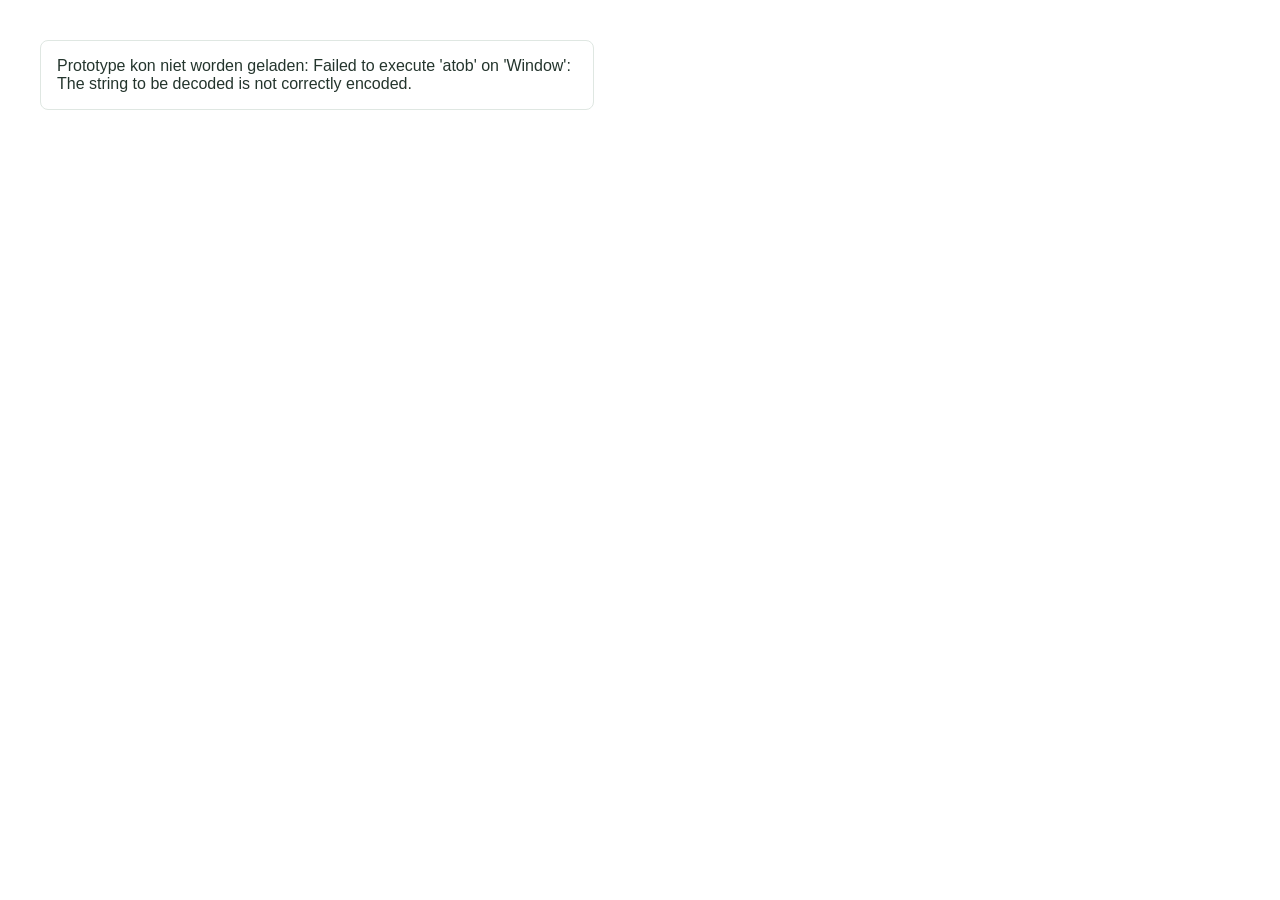
==== index.html @ 771ce72a "Voeg browserloader voor GoSafe prototype toe" ====
<!doctype html><html lang="nl"><head><meta charset="utf-8"><meta name="viewport" content="width=device-width,initial-scale=1"><title>GoSafe prototype</title><style>body{font-family:Arial,sans-serif;margin:40px;color:#24352d}#status{padding:16px;border:1px solid #dfe7e2;border-radius:8px;max-width:520px}</style></head><body><div id="status">GoSafe prototype laden...</div><script>(async()=>{try{const r=await fetch('./prototype.b64',{cache:'no-store'});if(!r.ok)throw new Error('prototype.b64 niet gevonden');const b64=(await r.text()).trim();const bin=atob(b64);const bytes=new Uint8Array(bin.length);for(let i=0;i<bin.length;i++)bytes[i]=bin.charCodeAt(i);const ds=new DecompressionStream('gzip');const html=await new Response(new Blob([bytes]).stream().pipeThrough(ds)).text();document.open();document.write(html);document.close()}catch(e){document.getElementById('status').textContent='Prototype kon niet worden geladen: '+e.message}})();</script></body></html>
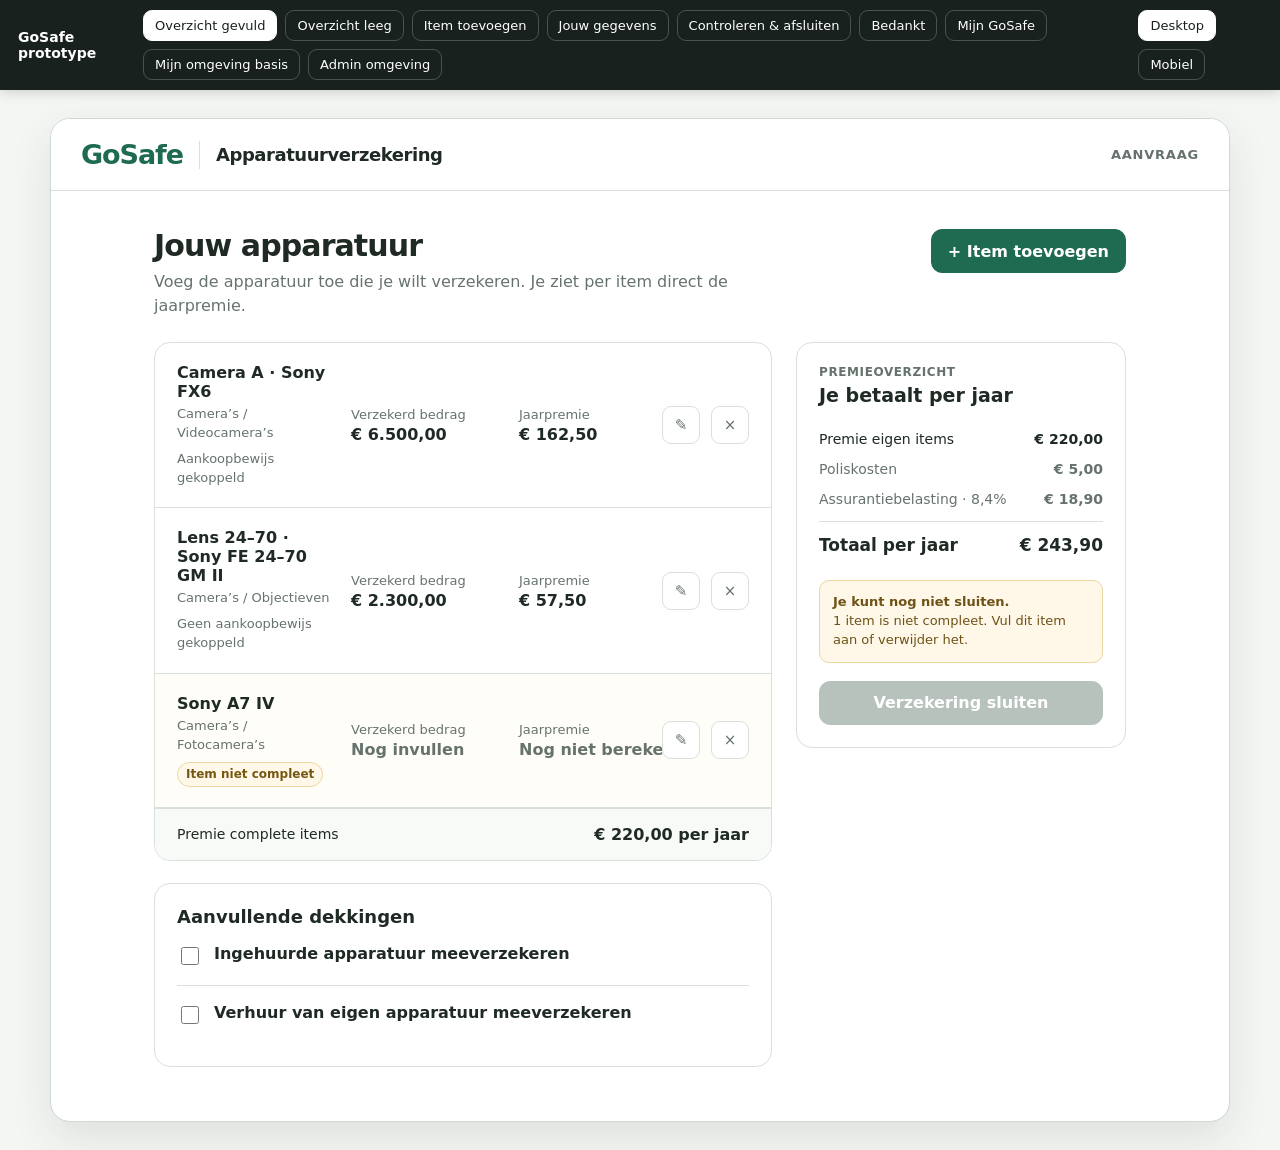
==== commit 4e25dd78: "Update GoSafe prototype from Drive" ====
--- a/index.html
+++ b/index.html
@@ -1 +1,2760 @@
-<!doctype html><html lang="nl"><head><meta charset="utf-8"><meta name="viewport" content="width=device-width,initial-scale=1"><title>GoSafe prototype</title><style>body{font-family:Arial,sans-serif;margin:40px;color:#24352d}#status{padding:16px;border:1px solid #dfe7e2;border-radius:8px;max-width:520px}</style></head><body><div id="status">GoSafe prototype laden...</div><script>(async()=>{try{const r=await fetch('./prototype.b64',{cache:'no-store'});if(!r.ok)throw new Error('prototype.b64 niet gevonden');const b64=(await r.text()).trim();const bin=atob(b64);const bytes=new Uint8Array(bin.length);for(let i=0;i<bin.length;i++)bytes[i]=bin.charCodeAt(i);const ds=new DecompressionStream('gzip');const html=await new Response(new Blob([bytes]).stream().pipeThrough(ds)).text();document.open();document.write(html);document.close()}catch(e){document.getElementById('status').textContent='Prototype kon niet worden geladen: '+e.message}})();</script></body></html>+<!DOCTYPE html>
+
+<html lang="nl">
+<head>
+<meta charset="utf-8"/>
+<meta content="width=device-width, initial-scale=1" name="viewport"/>
+<title>GoSafe – prototype aanvraagflow</title>
+<style>
+:root{
+  --bg:#f4f6f3;
+  --surface:#ffffff;
+  --surface-2:#f8faf8;
+  --text:#1f2a24;
+  --muted:#66736c;
+  --line:#d9e0dc;
+  --brand:#1f6b52;
+  --brand-2:#e7f1ec;
+  --danger:#b64949;
+  --warning:#8a6516;
+  --shadow:0 16px 42px rgba(28,46,37,.10);
+  --radius:16px;
+}
+*{box-sizing:border-box}
+body{
+  margin:0;
+  font-family:Inter,ui-sans-serif,system-ui,-apple-system,BlinkMacSystemFont,"Segoe UI",sans-serif;
+  color:var(--text);
+  background:var(--bg);
+}
+button,input,select{font:inherit}
+button{cursor:pointer}
+.prototype-toolbar{
+  position:sticky; top:0; z-index:20;
+  display:flex; gap:12px; align-items:center; justify-content:space-between;
+  padding:10px 18px;
+  background:#18211d; color:#fff;
+  box-shadow:0 2px 12px rgba(0,0,0,.16);
+}
+.prototype-toolbar strong{font-size:14px}
+.toolbar-group{display:flex; gap:8px; flex-wrap:wrap}
+.toolbar-btn{
+  border:1px solid rgba(255,255,255,.22);
+  background:transparent; color:#fff;
+  border-radius:9px; padding:7px 11px; font-size:13px;
+}
+.toolbar-btn.active{background:#fff;color:#18211d;border-color:#fff}
+.workspace{
+  padding:28px;
+  display:flex;
+  justify-content:center;
+}
+.device{
+  width:min(1180px,100%);
+  min-height:780px;
+  background:var(--surface);
+  border:1px solid #cfd8d3;
+  border-radius:20px;
+  overflow:hidden;
+  box-shadow:var(--shadow);
+  transition:width .2s ease;
+}
+.device.mobile{
+  width:390px;
+  min-height:820px;
+}
+.app-header{
+  min-height:72px;
+  display:flex;
+  align-items:center;
+  justify-content:space-between;
+  gap:16px;
+  padding:0 30px;
+  border-bottom:1px solid var(--line);
+  background:var(--surface);
+}
+.brand-wrap{display:flex;align-items:center;gap:16px;min-width:0}
+.brand{
+  font-weight:800;
+  letter-spacing:-.04em;
+  font-size:27px;
+  color:var(--brand);
+  white-space:nowrap;
+}
+.header-divider{height:28px;width:1px;background:var(--line)}
+.product-name{
+  font-size:15px;
+  font-weight:700;
+  white-space:nowrap;
+  overflow:hidden;
+  text-overflow:ellipsis;
+}
+.header-badge{
+  border:1px solid var(--line);
+  border-radius:999px;
+  padding:7px 11px;
+  font-size:13px;
+  color:var(--muted);
+  background:var(--surface-2);
+}
+.main{
+  max-width:1040px;
+  margin:0 auto;
+  padding:38px 34px 54px;
+}
+.page-heading{
+  display:flex;
+  align-items:flex-start;
+  justify-content:space-between;
+  gap:20px;
+  margin-bottom:24px;
+}
+.page-heading h1{font-size:30px;line-height:1.1;margin:0 0 8px;letter-spacing:-.03em}
+.page-heading p{margin:0;color:var(--muted);line-height:1.5;max-width:620px}
+.btn{
+  min-height:44px;
+  border-radius:11px;
+  border:1px solid var(--line);
+  background:#fff;
+  color:var(--text);
+  padding:0 16px;
+  font-weight:700;
+}
+.btn:hover{border-color:#aebbb4}
+.btn-primary{background:var(--brand);border-color:var(--brand);color:#fff}
+.btn-primary:disabled{background:#b7c2bc;border-color:#b7c2bc;cursor:not-allowed}
+.btn-quiet{background:transparent}
+.btn-link{
+  border:0;background:transparent;padding:0;color:var(--brand);
+  font-weight:700;min-height:auto;
+}
+.card{
+  border:1px solid var(--line);
+  border-radius:var(--radius);
+  background:#fff;
+}
+.items-card{overflow:hidden}
+.item-row{
+  display:grid;
+  grid-template-columns:minmax(0,1.8fr) minmax(150px,.8fr) minmax(125px,.55fr) auto;
+  gap:18px;
+  align-items:center;
+  padding:20px 22px;
+  border-bottom:1px solid var(--line);
+}
+.item-row:last-child{border-bottom:0}
+.item-title{font-weight:800;font-size:16px;margin-bottom:4px}
+.item-meta,.item-proof{font-size:13px;color:var(--muted);line-height:1.45}
+.item-proof{margin-top:7px}
+.money{font-weight:800;white-space:nowrap}
+.actions{display:flex;gap:11px;align-items:center;justify-content:flex-end}
+.icon-btn{
+  width:38px;height:38px;border-radius:9px;border:1px solid var(--line);background:#fff;
+  display:grid;place-items:center;color:var(--muted);font-size:15px;
+}
+.incomplete{
+  padding:14px 16px;
+  margin:0 22px 18px;
+  border-radius:11px;
+  background:#fff7e8;
+  border:1px solid #ecd7a3;
+  color:#6e5317;
+  font-size:14px;
+  display:none;
+}
+.section-title{font-size:18px;margin:0 0 14px}
+.addons{padding:22px;margin-top:22px}
+.addon{
+  padding:17px 0;
+  border-top:1px solid var(--line);
+}
+.addon:first-of-type{border-top:0;padding-top:3px}
+.check-row{
+  display:flex;align-items:flex-start;gap:12px;
+}
+.check-row input{margin-top:3px;width:18px;height:18px;accent-color:var(--brand)}
+.check-copy{flex:1}
+.check-copy strong{display:block;margin-bottom:4px}
+.check-copy span{font-size:14px;color:var(--muted)}
+.conditional{
+  margin:13px 0 0 30px;
+  display:none;
+}
+.conditional.visible{display:block}
+.field-label{display:block;font-size:13px;font-weight:800;margin:0 0 7px}
+.select,.input{
+  width:100%;
+  min-height:46px;
+  border:1px solid #bfcac4;
+  border-radius:10px;
+  padding:0 13px;
+  background:#fff;
+  color:var(--text);
+}
+.select{
+  appearance:auto;
+}
+.premium-card{
+  margin-top:22px;
+  padding:22px;
+  display:grid;
+  grid-template-columns:1fr 330px;
+  gap:28px;
+}
+.premium-copy h2{font-size:18px;margin:0 0 7px}
+.premium-copy p{margin:0;color:var(--muted);font-size:14px;line-height:1.5}
+.breakdown{font-size:14px}
+.breakdown-row{
+  display:flex;justify-content:space-between;gap:18px;padding:7px 0;
+}
+.breakdown-row.muted{color:var(--muted)}
+.breakdown-row.total{
+  border-top:1px solid var(--line);margin-top:7px;padding-top:13px;font-weight:900;font-size:17px;
+}
+.footer-actions{
+  display:flex;
+  align-items:center;
+  justify-content:space-between;
+  gap:14px;
+  margin-top:24px;
+}
+.footer-right{display:flex;gap:11px;align-items:center}
+.close-hint{font-size:13px;color:var(--muted)}
+.form-card{padding:26px}
+.form-grid{
+  display:grid;
+  grid-template-columns:1fr 1fr;
+  gap:20px;
+}
+.field.full{grid-column:1/-1}
+.field small{display:block;margin-top:6px;color:var(--muted);line-height:1.35}
+.amount-wrap{position:relative}
+.amount-prefix{
+  position:absolute;left:13px;top:50%;transform:translateY(-50%);font-weight:700;color:var(--muted)
+}
+.amount-wrap .input{padding-left:32px}
+.receipt-box{
+  margin-top:24px;
+  padding:20px;
+  background:var(--surface-2);
+  border:1px solid var(--line);
+  border-radius:13px;
+}
+.receipt-box h2{font-size:17px;margin:0 0 6px}
+.receipt-box p{font-size:14px;color:var(--muted);margin:0 0 14px}
+.custom-select{position:relative}
+.custom-select-button{
+  width:100%;
+  min-height:46px;
+  display:flex;align-items:center;justify-content:space-between;
+  border:1px solid #bfcac4;border-radius:10px;background:#fff;padding:0 13px;text-align:left;
+}
+.custom-select-menu{
+  display:none;
+  position:absolute;left:0;right:0;top:52px;z-index:5;
+  background:#fff;border:1px solid var(--line);border-radius:11px;
+  box-shadow:0 14px 34px rgba(25,42,33,.14);
+  overflow:hidden;
+}
+.custom-select.open .custom-select-menu{display:block}
+.receipt-option{
+  width:100%;border:0;border-bottom:1px solid var(--line);background:#fff;text-align:left;padding:12px 13px;
+}
+.receipt-option:last-child{border-bottom:0}
+.receipt-option:hover{background:var(--surface-2)}
+.receipt-option strong{display:block;font-size:14px}
+.receipt-option span{font-size:12px;color:var(--muted)}
+.receipt-actions{display:flex;gap:10px;margin-top:12px}
+.form-actions{
+  display:flex;justify-content:space-between;gap:12px;align-items:center;margin-top:26px;
+}
+.form-actions-right{display:flex;gap:10px}
+.screen{display:none}
+.screen.active{display:block}
+.mobile .app-header{padding:0 18px;min-height:64px}
+.mobile .brand{font-size:23px}
+.mobile .header-divider{display:none}
+.mobile .product-name{font-size:13px}
+.mobile .header-badge{display:none}
+.mobile .main{padding:24px 18px 38px}
+.mobile .page-heading{display:block;margin-bottom:20px}
+.mobile .page-heading h1{font-size:26px}
+.mobile .page-heading .btn{margin-top:16px;width:100%}
+.mobile .item-row{
+  grid-template-columns:1fr auto;
+  gap:12px;
+  padding:18px;
+}
+.mobile .item-row > div:nth-child(2){grid-column:1/2}
+.mobile .item-row > div:nth-child(3){grid-column:1/2}
+.mobile .item-row .actions{grid-column:2;grid-row:1/4;flex-direction:column}
+.mobile .addons{padding:18px}
+.mobile .conditional{margin-left:30px}
+.mobile .premium-card{grid-template-columns:1fr;padding:18px;gap:18px}
+.mobile .footer-actions{display:block}
+.mobile .footer-right{display:block}
+.mobile .footer-right .btn{width:100%;margin-top:10px}
+.mobile .close-hint{display:block;margin-bottom:8px}
+.mobile .form-card{padding:18px}
+.mobile .form-grid{grid-template-columns:1fr;gap:16px}
+.mobile .field.full{grid-column:auto}
+.mobile .receipt-actions{display:block}
+.mobile .receipt-actions .btn{width:100%;margin-top:8px}
+.mobile .form-actions{display:block}
+.mobile .form-actions-right{display:block}
+.mobile .form-actions .btn{width:100%;margin-top:9px}
+.mobile .custom-select-menu{position:static;margin-top:8px}
+@media (max-width:700px){
+  .prototype-toolbar{align-items:flex-start;flex-direction:column}
+  .workspace{padding:12px}
+  .device{width:100%;border-radius:14px}
+  .app-header{padding:0 18px;min-height:64px}
+  .brand{font-size:23px}
+  .header-divider{display:none}
+  .product-name{font-size:13px}
+  .header-badge{display:none}
+  .main{padding:24px 18px 38px}
+  .page-heading{display:block;margin-bottom:20px}
+  .page-heading h1{font-size:26px}
+  .page-heading .btn{margin-top:16px;width:100%}
+  .item-row{grid-template-columns:1fr auto;gap:12px;padding:18px}
+  .item-row > div:nth-child(2){grid-column:1/2}
+  .item-row > div:nth-child(3){grid-column:1/2}
+  .item-row .actions{grid-column:2;grid-row:1/4;flex-direction:column}
+  .premium-card{grid-template-columns:1fr;padding:18px;gap:18px}
+  .footer-actions{display:block}
+  .footer-right{display:block}
+  .footer-right .btn{width:100%;margin-top:10px}
+  .form-card{padding:18px}
+  .form-grid{grid-template-columns:1fr}
+  .field.full{grid-column:auto}
+  .form-actions{display:block}
+  .form-actions-right{display:block}
+  .form-actions .btn{width:100%;margin-top:9px}
+  .custom-select-menu{position:static;margin-top:8px}
+}
+
+.header-context{
+  font-size:13px;
+  line-height:1.2;
+  color:var(--muted);
+  font-weight:800;
+  letter-spacing:.06em;
+  text-transform:uppercase;
+}
+.overview-layout{
+  display:grid;
+  grid-template-columns:minmax(0,1fr) 330px;
+  gap:24px;
+  align-items:start;
+}
+.overview-main{min-width:0}
+.premium-aside{
+  position:sticky;
+  top:94px;
+  padding:22px;
+}
+.premium-aside h2{font-size:19px;margin:0 0 18px}
+.cart-kicker{
+  font-size:12px;
+  font-weight:800;
+  letter-spacing:.05em;
+  text-transform:uppercase;
+  color:var(--muted);
+  margin-bottom:5px;
+}
+.cart-status{
+  margin:18px 0 0;
+  padding:12px 13px;
+  border-radius:10px;
+  border:1px solid #ecd7a3;
+  background:#fff7e8;
+  color:#6e5317;
+  font-size:13px;
+  line-height:1.45;
+}
+.items-total{
+  display:flex;
+  align-items:center;
+  justify-content:space-between;
+  gap:16px;
+  padding:16px 22px;
+  background:var(--surface-2);
+  border-top:1px solid var(--line);
+  font-size:14px;
+}
+.items-total strong{font-size:16px}
+.status-chip{
+  display:inline-flex;
+  align-items:center;
+  min-height:25px;
+  padding:0 8px;
+  margin-top:7px;
+  border-radius:999px;
+  background:#fff7e8;
+  color:#755711;
+  border:1px solid #ecd7a3;
+  font-size:12px;
+  font-weight:800;
+}
+.incomplete-row{background:#fffdf7}
+.incomplete-row .money{color:var(--muted);font-weight:700}
+.empty-card{
+  min-height:300px;
+  display:grid;
+  place-items:center;
+  text-align:center;
+  padding:48px 24px;
+}
+.empty-card-inner{max-width:440px}
+.empty-icon{
+  width:56px;height:56px;border-radius:50%;
+  display:grid;place-items:center;margin:0 auto 18px;
+  background:var(--brand-2);color:var(--brand);font-size:25px;font-weight:900;
+}
+.empty-card h2{font-size:22px;margin:0 0 8px}
+.empty-card p{margin:0 auto 20px;color:var(--muted);line-height:1.5}
+.cart-actions{margin-top:18px}
+.cart-actions .btn{width:100%}
+.mobile .overview-layout{grid-template-columns:1fr}
+.mobile .premium-aside{position:static}
+.mobile .header-context{font-size:11px}
+@media (max-width:700px){
+  .overview-layout{grid-template-columns:1fr}
+  .premium-aside{position:static}
+  .header-context{font-size:11px}
+}
+
+
+/* Jouw gegevens */
+.customer-card{padding:26px}
+.form-section{padding:0 0 26px;margin:0 0 26px;border-bottom:1px solid var(--line)}
+.form-section:last-of-type{border-bottom:0;margin-bottom:0;padding-bottom:0}
+.form-section-head{margin-bottom:18px}
+.form-section-head h2{font-size:18px;margin:0 0 6px;letter-spacing:-.01em}
+.form-section-head p{margin:0;color:var(--muted);font-size:14px;line-height:1.5}
+.customer-type-grid{display:grid;grid-template-columns:1fr 1fr;gap:12px}
+.customer-type-option{position:relative;display:block}
+.customer-type-option input{position:absolute;opacity:0;pointer-events:none}
+.customer-type-copy{display:flex;align-items:center;gap:12px;min-height:64px;padding:14px 16px;border:1px solid #bfcac4;border-radius:12px;background:#fff;font-weight:800;transition:.15s ease}
+.customer-type-dot{width:20px;height:20px;border:2px solid #aab7b0;border-radius:50%;display:grid;place-items:center;flex:0 0 auto}
+.customer-type-dot:after{content:"";width:10px;height:10px;border-radius:50%;background:var(--brand);transform:scale(0);transition:.15s ease}
+.customer-type-option input:checked + .customer-type-copy{border-color:var(--brand);background:var(--brand-2);box-shadow:0 0 0 2px rgba(31,107,82,.08)}
+.customer-type-option input:checked + .customer-type-copy .customer-type-dot{border-color:var(--brand)}
+.customer-type-option input:checked + .customer-type-copy .customer-type-dot:after{transform:scale(1)}
+.customer-conditional{display:none}
+.customer-conditional.visible{display:block}
+.customer-subhead{font-size:14px;font-weight:900;margin:22px 0 14px}
+.lookup-row{display:grid;grid-template-columns:minmax(0,1fr) auto;gap:10px;align-items:end}
+.lookup-state{min-height:22px;margin-top:7px;font-size:12px;color:var(--muted);line-height:1.4}
+.lookup-state.success{color:var(--brand);font-weight:700}
+.lookup-state.notice{color:#6e5317}
+.input.invalid,.select.invalid{border-color:var(--danger);box-shadow:0 0 0 2px rgba(182,73,73,.07)}
+.field-error{display:none;margin-top:6px;font-size:12px;color:var(--danger);font-weight:700;line-height:1.35}
+.field-error.visible{display:block}
+.payment-callout{padding:14px 16px;margin-bottom:18px;border-radius:11px;background:var(--surface-2);border:1px solid var(--line);font-size:14px;color:var(--muted);line-height:1.5}
+.payment-callout strong{color:var(--text)}
+.sepa-box{margin-top:18px;padding:15px 16px;border:1px solid var(--line);border-radius:11px;background:#fff}
+.sepa-box .check-row{margin:0}
+.sepa-box .check-copy strong{margin:0;font-size:14px;line-height:1.45}
+.screen-footer{display:flex;justify-content:flex-end;align-items:center;gap:16px;margin-top:24px}
+.screen-footer-actions{display:flex;gap:10px}
+.customer-grid{display:grid;grid-template-columns:repeat(12,minmax(0,1fr));gap:18px 16px}
+.customer-grid .span-2{grid-column:span 2}
+.customer-grid .span-3{grid-column:span 3}
+.customer-grid .span-4{grid-column:span 4}
+.customer-grid .span-5{grid-column:span 5}
+.customer-grid .span-6{grid-column:span 6}
+.customer-grid .span-7{grid-column:span 7}
+.customer-grid .span-8{grid-column:span 8}
+.customer-grid .span-12{grid-column:1/-1}
+.customer-grid .field{min-width:0}
+.address-grid .address-lookup-row:has(.lookup-state:empty){display:none}
+.address-grid .address-lookup-row .lookup-state{margin-top:-2px}
+.customer-intro-note{font-size:13px;color:var(--muted);margin-top:8px}
+.outfall-backdrop{display:none;position:fixed;inset:0;z-index:50;background:rgba(18,28,23,.48);padding:22px;align-items:center;justify-content:center}
+.outfall-backdrop.visible{display:flex}
+.outfall-dialog{width:min(480px,100%);background:#fff;border-radius:18px;border:1px solid var(--line);box-shadow:0 24px 70px rgba(18,28,23,.25);padding:26px}
+.outfall-icon{width:44px;height:44px;border-radius:50%;display:grid;place-items:center;background:#fff7e8;color:#755711;font-weight:900;margin-bottom:15px}
+.outfall-dialog h2{font-size:22px;margin:0 0 8px;letter-spacing:-.02em}
+.outfall-dialog p{margin:0;color:var(--muted);line-height:1.55}
+.outfall-actions{display:flex;justify-content:flex-end;margin-top:22px}
+.prototype-success{display:none;margin-top:14px;padding:12px 14px;border-radius:10px;background:var(--brand-2);color:var(--brand);font-size:13px;font-weight:800}
+.prototype-success.visible{display:block}
+.mobile .customer-card{padding:18px}
+.mobile .customer-type-grid{grid-template-columns:1fr}
+.mobile .screen-footer{display:block}
+.mobile .screen-footer-actions{display:block}
+.mobile .screen-footer-actions .btn{width:100%;margin-top:9px}
+.mobile .customer-grid{grid-template-columns:1fr}
+.mobile .customer-grid > .field{grid-column:auto}
+@media (max-width:700px){
+  .customer-card{padding:18px}
+  .customer-type-grid{grid-template-columns:1fr}
+  .screen-footer{display:block}
+  .screen-footer-actions{display:block}
+  .screen-footer-actions .btn{width:100%;margin-top:9px}
+  .customer-grid{grid-template-columns:1fr}
+  .customer-grid > .field{grid-column:auto}
+}
+
+/* Controleren & afsluiten */
+.close-layout{display:grid;grid-template-columns:minmax(0,1fr) 310px;gap:24px;align-items:start}
+.close-main{min-width:0}
+.close-card{padding:24px;margin-bottom:20px}
+.close-card h2{font-size:18px;margin:0 0 6px;letter-spacing:-.01em}
+.close-card-head{display:flex;justify-content:space-between;align-items:flex-start;gap:16px;margin-bottom:18px}
+.close-card-head p{margin:0;color:var(--muted);font-size:14px;line-height:1.5}
+.close-date-row{display:grid;grid-template-columns:minmax(210px,280px) 1fr;gap:18px;align-items:end}
+.close-date-help{font-size:13px;color:var(--muted);line-height:1.45;padding-bottom:11px}
+.review-items{border:1px solid var(--line);border-radius:12px;overflow:hidden}
+.review-item{display:grid;grid-template-columns:minmax(0,1.5fr) 125px 115px 105px;gap:14px;align-items:center;padding:16px 18px;border-bottom:1px solid var(--line)}
+.review-item:last-child{border-bottom:0}
+.review-item strong{font-size:14px}
+.review-item small{display:block;color:var(--muted);font-size:12px;margin-top:3px}
+.review-value{font-size:13px;font-weight:800;white-space:nowrap}
+.review-label{font-size:11px;color:var(--muted);font-weight:700;margin-bottom:3px}
+.review-footer{display:flex;justify-content:space-between;gap:14px;align-items:center;margin-top:14px;color:var(--muted);font-size:13px}
+.review-footer strong{color:var(--text)}
+.coverage-summary{display:grid;gap:10px}
+.coverage-line{display:flex;justify-content:space-between;gap:16px;padding:12px 14px;border-radius:10px;background:var(--surface-2);font-size:14px}
+.coverage-line span:last-child{font-weight:800}
+.close-premium{position:sticky;top:92px;padding:24px}
+.close-premium .price-kicker{font-size:12px;color:var(--muted);font-weight:800;text-transform:uppercase;letter-spacing:.06em}
+.close-premium .big-price{font-size:31px;font-weight:900;letter-spacing:-.04em;margin:5px 0 2px}
+.close-premium .per-year{font-size:13px;color:var(--muted);margin-bottom:18px}
+.close-premium .breakdown{margin-top:0}
+.close-premium .btn{width:100%;margin-top:18px;min-height:50px}
+.close-reassurance{font-size:12px;line-height:1.5;color:var(--muted);margin-top:12px;text-align:center}
+.statement-box{padding:15px 16px;border:1px solid var(--line);border-radius:11px;background:#fff;margin-top:12px}
+.statement-box:first-of-type{margin-top:0}
+.statement-box .check-copy strong{font-size:14px;line-height:1.45;margin:0}
+.legal-links{font-size:13px;color:var(--muted);line-height:1.5;margin-top:10px}
+.legal-links a{color:var(--brand);font-weight:700;text-decoration:none}
+.slot-question{border:1px solid var(--line);border-radius:12px;padding:16px 18px}
+.slot-question p{margin:0 0 13px;font-size:14px;line-height:1.5;font-weight:700}
+.answer-pills{display:flex;gap:10px}
+.answer-pill{position:relative}
+.answer-pill input{position:absolute;opacity:0}
+.answer-pill span{display:block;min-width:72px;text-align:center;border:1px solid #bfcac4;border-radius:9px;padding:9px 14px;font-weight:800;background:#fff}
+.answer-pill input:checked + span{border-color:var(--brand);background:var(--brand-2);color:var(--brand)}
+.slot-backdrop{display:none;position:fixed;inset:0;z-index:55;background:rgba(18,28,23,.48);padding:22px;align-items:center;justify-content:center}
+.slot-backdrop.visible{display:flex}
+.slot-dialog{width:min(500px,100%);background:#fff;border-radius:18px;border:1px solid var(--line);box-shadow:0 24px 70px rgba(18,28,23,.25);padding:26px}
+.slot-dialog h2{font-size:22px;margin:0 0 8px;letter-spacing:-.02em}
+.slot-dialog p{margin:0;color:var(--muted);line-height:1.55}
+.slot-actions{display:flex;justify-content:flex-end;margin-top:22px}
+.close-error{display:none;font-size:12px;font-weight:700;color:var(--danger);margin-top:8px}
+.close-error.visible{display:block}
+.mobile .close-layout{grid-template-columns:1fr}
+.mobile .close-premium{position:static}
+.mobile .review-item{grid-template-columns:1fr 1fr;gap:11px 16px}
+.mobile .review-item > div:first-child{grid-column:1/-1}
+.mobile .close-date-row{grid-template-columns:1fr}
+@media(max-width:700px){.close-layout{grid-template-columns:1fr}.close-premium{position:static}.review-item{grid-template-columns:1fr 1fr}.review-item>div:first-child{grid-column:1/-1}.close-date-row{grid-template-columns:1fr}}
+
+
+/* Compact afsluitscherm v2 */
+.close-v2{max-width:1040px}
+.close-v2 .close-card{padding:20px;margin-bottom:16px}
+.close-v2 .close-card-head{margin-bottom:14px}
+.summary-card{padding:0!important;overflow:hidden}
+.summary-head{display:flex;align-items:center;justify-content:space-between;gap:14px;padding:18px 20px;border-bottom:1px solid var(--line)}
+.summary-head h2{font-size:18px;margin:0 0 3px}
+.summary-head p{font-size:12px;color:var(--muted);margin:0}
+.summary-items{padding:2px 20px}
+.summary-item{display:grid;grid-template-columns:minmax(0,1fr) 120px 105px 105px;gap:12px;align-items:center;padding:12px 0;border-bottom:1px solid var(--line)}
+.summary-item:last-child{border-bottom:0}
+.summary-item-name strong{display:block;font-size:13px}
+.summary-item-name small{display:block;color:var(--muted);font-size:11px;margin-top:2px}
+.summary-mini-label{font-size:10px;color:var(--muted);font-weight:700;margin-bottom:2px}
+.summary-mini-value{font-size:12px;font-weight:800;white-space:nowrap}
+.summary-bottom{display:grid;grid-template-columns:minmax(0,1fr) minmax(310px,.8fr);border-top:1px solid var(--line);background:var(--surface-2)}
+.summary-block{padding:16px 20px}
+.summary-block + .summary-block{border-left:1px solid var(--line)}
+.summary-block h3{font-size:12px;margin:0 0 9px;text-transform:uppercase;letter-spacing:.04em;color:var(--muted)}
+.summary-addon-line{display:flex;justify-content:space-between;gap:12px;font-size:12px;line-height:1.4;margin:5px 0}
+.summary-addon-line strong{white-space:nowrap}
+.summary-costs{display:grid;gap:5px}
+.summary-cost-row{display:flex;justify-content:space-between;gap:16px;font-size:12px}
+.summary-cost-row.total{margin-top:5px;padding-top:8px;border-top:1px solid var(--line);font-size:15px;align-items:baseline}
+.summary-cost-row.total span{font-weight:900}
+.summary-cost-row.total strong{font-size:20px;color:var(--brand);letter-spacing:-.02em}
+.summary-payline{font-size:11px;color:var(--muted);margin-top:2px;text-align:right}
+.slot-card{padding:20px!important}
+.slot-card .close-card-head{margin-bottom:10px}
+.slot-group-title{font-size:12px;font-weight:900;color:var(--text);margin:14px 0 5px}
+.slot-group-title:first-of-type{margin-top:2px}
+.slot-list{border:1px solid var(--line);border-radius:11px;overflow:hidden}
+.slot-row{display:grid;grid-template-columns:minmax(0,1fr) auto;gap:14px;align-items:center;padding:11px 13px;border-bottom:1px solid var(--line);background:#fff}
+.slot-row:last-child{border-bottom:0}
+.slot-row p{margin:0;font-size:12px;line-height:1.4;font-weight:650}
+.slot-row .answer-pills{gap:6px;flex-shrink:0}
+.slot-row .answer-pill span{min-width:52px;padding:6px 10px;border-radius:8px;font-size:12px}
+.slot-explanation{display:none;grid-column:1/-1;padding-top:2px}
+.slot-explanation.visible{display:block}
+.slot-explanation label{display:block;font-size:11px;font-weight:800;margin-bottom:5px}
+.slot-explanation textarea{width:100%;min-height:72px;resize:vertical;border:1px solid #bfcac4;border-radius:9px;padding:9px 10px;font:inherit;font-size:12px;line-height:1.4;background:#fff;color:var(--text)}
+.slot-explanation textarea:focus{outline:none;border-color:var(--brand);box-shadow:0 0 0 3px rgba(35,119,84,.09)}
+.slot-explanation textarea.invalid{border-color:var(--danger);box-shadow:0 0 0 3px rgba(176,54,54,.08)}
+.acceptance-notice{display:none;margin-top:12px;padding:12px 14px;border:1px solid #d9b96a;border-radius:10px;background:#fff8e7;font-size:12px;line-height:1.45;color:#665322}
+.acceptance-notice.visible{display:block}
+.acceptance-notice strong{display:block;color:#4f421e;margin-bottom:2px}
+.digital-notice{margin-top:12px;padding:10px 12px;border-radius:9px;background:var(--surface-2);font-size:11.5px;font-weight:700;line-height:1.4}
+.fine-print{margin-top:10px;border:1px solid var(--line);border-radius:10px;background:#fff}
+.fine-print summary{cursor:pointer;list-style:none;padding:11px 13px;font-size:11.5px;font-weight:900;color:var(--text)}
+.fine-print summary::-webkit-details-marker{display:none}
+.fine-print summary:after{content:'+';float:right;color:var(--muted);font-size:16px;line-height:12px}
+.fine-print[open] summary:after{content:'–'}
+.fine-print-body{border-top:1px solid var(--line);padding:12px 13px 8px;color:#66736d;font-size:10.5px;line-height:1.48}
+.fine-print-body p{margin:0 0 9px}
+.fine-print-body ul{margin:4px 0 10px 17px;padding:0}
+.fine-print-body li{margin:2px 0}
+.final-consent-box{margin-top:12px;padding:13px 14px;border:1px solid var(--line);border-radius:10px;background:#fff}
+.final-consent-box .check-copy strong{font-size:12px;line-height:1.4}
+.final-close-bar{display:flex;justify-content:space-between;align-items:center;gap:14px;margin-top:14px}
+.final-close-bar .close-reassurance{margin:0;text-align:left;max-width:620px}
+.final-close-bar .btn{min-width:210px}
+.mobile .summary-bottom{grid-template-columns:1fr}
+.mobile .summary-block + .summary-block{border-left:0;border-top:1px solid var(--line)}
+.mobile .summary-item{grid-template-columns:1fr 1fr 1fr}
+.mobile .summary-item-name{grid-column:1/-1}
+.mobile .slot-row{grid-template-columns:1fr}
+.mobile .final-close-bar{display:block}
+.mobile .final-close-bar .btn{width:100%;margin-top:12px}
+@media(max-width:700px){
+  .summary-bottom{grid-template-columns:1fr}
+  .summary-block + .summary-block{border-left:0;border-top:1px solid var(--line)}
+  .summary-item{grid-template-columns:1fr 1fr 1fr}
+  .summary-item-name{grid-column:1/-1}
+  .slot-row{grid-template-columns:1fr}
+  .final-close-bar{display:block}
+  .final-close-bar .btn{width:100%;margin-top:12px}
+}
+
+
+/* Afronding & Mijn GoSafe */
+.thanks-shell,.auth-shell{max-width:620px;margin:60px auto 20px;text-align:center}
+.thanks-card,.auth-card{padding:34px!important}
+.success-mark{width:54px;height:54px;margin:0 auto 18px;border-radius:50%;display:grid;place-items:center;background:#eaf5ef;color:var(--brand);font-size:26px;font-weight:900}
+.thanks-card h1,.auth-card h1{font-size:30px;letter-spacing:-.03em;margin:0 0 10px}
+.thanks-card p,.auth-card>p{max-width:500px;margin:0 auto 22px;color:var(--muted);line-height:1.55}
+.thanks-actions{display:flex;justify-content:center;gap:10px;margin-top:20px}
+.auth-card{text-align:left;max-width:500px;margin:0 auto}
+.auth-card h1{text-align:center}
+.auth-card>p{text-align:center}
+.auth-form{margin-top:24px}
+.auth-form .btn{width:100%;margin-top:12px}
+.auth-method-switch{display:grid;grid-template-columns:1fr 1fr;gap:8px;margin:18px 0 20px;padding:5px;background:var(--surface-2);border-radius:12px}
+.auth-method{appearance:none;border:0;background:transparent;border-radius:8px;padding:10px 12px;font:inherit;font-size:13px;font-weight:800;color:var(--muted);cursor:pointer}
+.auth-method.active{background:#fff;color:var(--text);box-shadow:0 1px 4px rgba(0,0,0,.08)}
+.auth-message{margin:12px 0 0;padding:10px 12px;border-radius:9px;background:var(--surface-2);font-size:12px;color:var(--muted);line-height:1.45}
+.auth-code-input{font-size:23px!important;letter-spacing:.28em;text-align:center;font-weight:800}
+.auth-secondary{display:flex;justify-content:center;gap:8px;flex-wrap:wrap;margin-top:10px}
+.auth-secondary .btn-link{font-size:12px}
+.auth-error{display:none;color:var(--danger);font-size:12px;margin-top:7px}
+.auth-error.visible{display:block}
+.portal-shell{min-height:690px;background:#fff;overflow:hidden;display:flex;flex-direction:column}
+.device.portal-mode{width:min(1180px,100%);min-height:690px;border:0;border-radius:0;box-shadow:none;background:#fff;overflow:visible}
+.device.portal-mode>.app-header{display:none}
+.device.portal-mode>.main{max-width:none;margin:0;padding:0}
+.device.portal-mode.mobile{width:390px}
+
+.portal-header{height:66px;padding:0 22px;display:flex;align-items:center;justify-content:space-between;gap:20px;border-bottom:1px solid var(--line);background:#fff}
+.portal-brand{font-size:24px;font-weight:900;letter-spacing:-.04em}.portal-user{display:flex;align-items:center;gap:12px}.portal-user-copy{display:flex;align-items:center;gap:7px;font-size:12px;color:var(--muted)}.portal-user-copy strong{color:var(--text);font-weight:800}.portal-online-dot{width:8px;height:8px;border-radius:50%;background:var(--brand);display:inline-block}
+.portal-body{display:grid;grid-template-columns:220px minmax(0,1fr);flex:1;min-height:540px}
+.portal-sidebar{display:flex;flex-direction:column;background:var(--surface-2);border-right:1px solid var(--line);padding:20px 14px}
+.portal-sidebar-title{padding:0 10px 12px;color:var(--muted);font-size:11px;font-weight:900;letter-spacing:.08em;text-transform:uppercase}
+.portal-menu{display:flex;flex-direction:column;gap:4px}
+.portal-menu a{display:flex;align-items:center;padding:11px 12px;border-radius:9px;color:var(--text);font-size:13px;font-weight:750;text-decoration:none}
+.portal-menu a:hover{background:#fff}.portal-menu a.active{background:#fff;color:var(--brand);box-shadow:0 1px 3px rgba(0,0,0,.05)}
+.portal-sidebar-help{margin-top:auto;padding:18px 10px 2px;border-top:1px solid var(--line);font-size:12px;color:var(--muted);line-height:1.5}
+.portal-sidebar-help a{color:var(--brand);font-weight:800;text-decoration:none}
+.portal-main{display:flex;flex-direction:column;min-width:0;background:#fff}
+.portal-page-header{padding:26px 30px 18px;border-bottom:1px solid var(--line)}.portal-page-header h1{margin:0;font-size:24px;letter-spacing:-.025em}.portal-page-header p{margin:5px 0 0;color:var(--muted);font-size:13px}
+.portal-content-spacer{flex:1;min-height:380px;background:linear-gradient(180deg,#fff 0%,#fcfdfd 100%)}
+.portal-footer{display:flex;align-items:center;justify-content:space-between;gap:20px;padding:16px 30px;border-top:1px solid var(--line);font-size:12px;color:var(--muted)}
+.portal-footer-links{display:flex;gap:16px;flex-wrap:wrap}.portal-footer a{color:var(--brand);font-weight:800;text-decoration:none}
+
+.portal-page{display:none;flex:1;min-height:0}.portal-page.active{display:block}
+.portal-page-inner{padding:26px 30px 34px;max-width:980px}
+.portal-page-title{display:flex;align-items:flex-start;justify-content:space-between;gap:18px;margin-bottom:20px}.portal-page-title h1{margin:0;font-size:25px;letter-spacing:-.03em}.portal-page-title p{margin:6px 0 0;color:var(--muted);font-size:13px;line-height:1.5}.portal-page-actions{display:flex;gap:8px;flex-wrap:wrap}
+.portal-card{border:1px solid var(--line);border-radius:14px;background:#fff;margin-bottom:16px;overflow:hidden}.portal-card-head{display:flex;align-items:flex-start;justify-content:space-between;gap:16px;padding:18px 20px;border-bottom:1px solid var(--line)}.portal-card-head h2{margin:0;font-size:16px}.portal-card-head p{margin:4px 0 0;color:var(--muted);font-size:12px}.portal-card-body{padding:18px 20px}
+.portal-policy-top{display:grid;grid-template-columns:minmax(0,1fr) auto;gap:20px;align-items:start}.portal-product-name{font-size:20px;font-weight:900;letter-spacing:-.025em}.portal-policy-number{margin-top:4px;color:var(--muted);font-size:12px}.portal-status-chip{display:inline-flex;align-items:center;gap:7px;border-radius:999px;padding:7px 10px;background:#eaf8f0;color:#167447;font-size:12px;font-weight:900}.portal-status-chip:before{content:'';width:7px;height:7px;border-radius:50%;background:currentColor}.portal-status-chip.pending{background:#fff6df;color:#956700}
+.portal-summary-grid{display:grid;grid-template-columns:repeat(4,minmax(0,1fr));gap:14px;margin-top:20px}.portal-summary-stat{padding-top:14px;border-top:1px solid var(--line)}.portal-summary-stat span{display:block;color:var(--muted);font-size:11px;font-weight:750;margin-bottom:5px}.portal-summary-stat strong{font-size:13px}.portal-price-band{display:flex;align-items:flex-end;justify-content:space-between;gap:18px;margin-top:18px;padding:15px 16px;border-radius:11px;background:var(--surface-2)}.portal-price-band span{font-size:12px;color:var(--muted)}.portal-price-band strong{display:block;margin-top:2px;font-size:21px;letter-spacing:-.025em}
+.portal-item-row{display:grid;grid-template-columns:minmax(0,1.5fr) minmax(120px,.55fr) minmax(120px,.55fr) auto;gap:16px;align-items:center;padding:15px 0;border-bottom:1px solid var(--line)}.portal-item-row:last-child{border-bottom:0}.portal-item-title{font-weight:850;font-size:13px}.portal-item-sub{margin-top:3px;color:var(--muted);font-size:11px}.portal-item-meta span{display:block;color:var(--muted);font-size:10px;font-weight:750;margin-bottom:4px;text-transform:uppercase;letter-spacing:.04em}.portal-item-meta strong{font-size:12px}.portal-row-actions{display:flex;gap:6px}.portal-link-btn{appearance:none;border:0;background:transparent;color:var(--brand);font:inherit;font-size:12px;font-weight:850;cursor:pointer;padding:7px 5px}.portal-link-btn.danger{color:var(--danger)}
+.portal-addon-row{display:grid;grid-template-columns:minmax(0,1fr) auto auto;gap:16px;align-items:center;padding:13px 0;border-bottom:1px solid var(--line)}.portal-addon-row:last-child{border-bottom:0}.portal-addon-row strong{font-size:13px}.portal-addon-row small{display:block;color:var(--muted);margin-top:3px}.portal-addon-state{font-size:12px;font-weight:850;color:var(--muted)}.portal-addon-state.on{color:#167447}
+.portal-section-actions{display:flex;align-items:center;justify-content:space-between;gap:14px;padding-top:14px;margin-top:3px;border-top:1px solid var(--line)}.portal-section-actions .muted{font-size:11px;color:var(--muted)}
+.portal-mutation-panel{display:none;margin-top:16px;padding:16px;border-radius:11px;background:var(--surface-2)}.portal-mutation-panel.visible{display:block}.portal-mutation-panel h3{margin:0 0 13px;font-size:14px}.portal-edit-grid{display:grid;grid-template-columns:repeat(12,1fr);gap:12px}.portal-edit-grid .field{margin:0}.portal-edit-grid .span-3{grid-column:span 3}.portal-edit-grid .span-4{grid-column:span 4}.portal-edit-grid .span-5{grid-column:span 5}.portal-edit-grid .span-6{grid-column:span 6}.portal-edit-grid .span-7{grid-column:span 7}.portal-edit-grid .span-8{grid-column:span 8}.portal-edit-grid .span-12{grid-column:span 12}.portal-form-actions{display:flex;justify-content:flex-end;gap:8px;margin-top:14px}
+.portal-stop{margin-top:26px;padding-top:20px;border-top:1px solid var(--line)}.portal-stop h3{margin:0 0 4px;font-size:14px}.portal-stop p{margin:0 0 8px;color:var(--muted);font-size:12px}
+.portal-data-list{display:grid;grid-template-columns:1fr 1fr;column-gap:32px}.portal-data-row{padding:12px 0;border-bottom:1px solid var(--line)}.portal-data-row span{display:block;font-size:10px;font-weight:800;color:var(--muted);text-transform:uppercase;letter-spacing:.04em;margin-bottom:4px}.portal-data-row strong{font-size:13px}.portal-data-row.full{grid-column:1/-1}.portal-profile-edit{display:none}.portal-profile-edit.visible{display:block}.portal-profile-view.hidden{display:none}.portal-inline-note{margin-top:12px;padding:10px 12px;border-radius:9px;background:var(--surface-2);font-size:11px;color:var(--muted);line-height:1.45}
+.portal-placeholder{padding:50px 30px;color:var(--muted);font-size:13px}.portal-placeholder h1{color:var(--text);margin:0 0 8px;font-size:24px}.portal-placeholder p{max-width:520px;line-height:1.55}
+.portal-insurance-reuse .overview-layout{margin-top:0}.portal-insurance-reuse .page-heading{margin-bottom:16px}.portal-insurance-reuse .premium-aside{top:20px}.portal-policy-period{display:grid;grid-template-columns:1.1fr .75fr 1fr 1fr;gap:0;margin:0 0 18px;border:1px solid var(--line);border-radius:12px;background:#fff;overflow:hidden}.portal-policy-period-item{padding:13px 15px;border-right:1px solid var(--line)}.portal-policy-period-item:last-child{border-right:0}.portal-policy-period-item span{display:block;color:var(--muted);font-size:10px;font-weight:800;text-transform:uppercase;letter-spacing:.045em;margin-bottom:4px}.portal-policy-period-item strong{font-size:12px}.portal-policy-period-item .active-value{color:#167447}.portal-mutation-summary{display:none;margin-top:16px;padding-top:16px;border-top:1px solid var(--line)}.portal-mutation-summary.visible{display:block}.portal-mutation-summary h3{margin:0 0 3px;font-size:14px}.portal-mutation-summary>p{margin:0 0 13px;color:var(--muted);font-size:11px;line-height:1.45}.portal-mutation-date{margin-bottom:14px}.portal-mutation-date .field-label{margin-bottom:6px}.portal-mutation-date input{width:100%}.portal-mutation-lines{padding:12px 0;border-top:1px solid var(--line);border-bottom:1px solid var(--line)}.portal-mutation-line{display:flex;justify-content:space-between;gap:14px;padding:5px 0;font-size:11px}.portal-mutation-line span{color:var(--muted)}.portal-mutation-line strong{white-space:nowrap}.portal-mutation-line.emphasis{padding-top:9px;margin-top:5px;border-top:1px solid var(--line);font-size:12px}.portal-mutation-total{display:flex;justify-content:space-between;align-items:flex-end;gap:14px;padding-top:13px}.portal-mutation-total span{font-size:12px;font-weight:850}.portal-mutation-total strong{font-size:19px;letter-spacing:-.02em}.portal-mutation-note{margin-top:8px;color:var(--muted);font-size:10px;line-height:1.45}
+.portal-lock-banner{display:none;margin:0 0 18px;padding:14px 16px;border:1px solid #efd49a;border-radius:12px;background:#fff8e7;color:#5b4520;font-size:12px;line-height:1.5}.portal-lock-banner.visible{display:block}.portal-lock-banner strong{display:block;margin-bottom:3px;font-size:13px;color:#3f321b}.portal-locked .addons input,.portal-locked .addons select{pointer-events:none;opacity:.62}.portal-locked .item-row .actions{display:none}.portal-locked .portal-stop{display:none}.portal-locked .portal-mutation-summary,.portal-locked .cart-actions{display:none!important}.portal-locked #portalAddItem{display:none}.cart-actions.portal-mutation-actions{display:flex;gap:8px}.cart-actions.portal-mutation-actions .btn{flex:1}.portal-item-reuse .form-card{max-width:none}.portal-item-reuse .form-actions{margin-top:22px}.mobile .portal-insurance-reuse .overview-layout{grid-template-columns:1fr}.mobile .portal-insurance-reuse .premium-aside{position:static}.mobile .portal-item-reuse .form-grid{grid-template-columns:1fr}.mobile .portal-policy-period{grid-template-columns:1fr 1fr}.mobile .portal-policy-period-item:nth-child(2){border-right:0}.mobile .portal-policy-period-item:nth-child(-n+2){border-bottom:1px solid var(--line)}
+
+.portal-archive-year{margin:22px 0 10px;font-size:13px;font-weight:900;color:var(--text)}
+.portal-archive-card{border:1px solid var(--line);border-radius:14px;background:#fff;overflow:hidden;margin-bottom:16px}
+.portal-doc-row{display:grid;grid-template-columns:minmax(0,1.35fr) minmax(120px,.65fr) minmax(110px,.55fr) auto;gap:18px;align-items:center;padding:16px 18px;border-bottom:1px solid var(--line)}
+.portal-doc-row:last-child{border-bottom:0}.portal-doc-main{display:flex;gap:12px;align-items:flex-start}.portal-doc-icon{width:36px;height:36px;border-radius:9px;background:var(--surface-2);display:grid;place-items:center;font-size:11px;font-weight:900;color:var(--brand);flex:0 0 auto}.portal-doc-title{font-size:13px;font-weight:850}.portal-doc-sub{font-size:11px;color:var(--muted);margin-top:3px}.portal-doc-meta span{display:block;font-size:10px;font-weight:800;color:var(--muted);text-transform:uppercase;letter-spacing:.04em;margin-bottom:4px}.portal-doc-meta strong{font-size:12px}.portal-doc-status{display:inline-flex;padding:5px 8px;border-radius:999px;background:#eaf8f0;color:#167447;font-size:10px;font-weight:900}.portal-doc-status.neutral{background:var(--surface-2);color:var(--muted)}
+.portal-receipt-list{border:1px solid var(--line);border-radius:14px;background:#fff;overflow:hidden}.portal-receipt-row{display:grid;grid-template-columns:minmax(0,1.25fr) minmax(180px,.8fr) minmax(115px,.5fr) auto;gap:18px;align-items:center;padding:16px 18px;border-bottom:1px solid var(--line)}.portal-receipt-row:last-child{border-bottom:0}.portal-receipt-file{font-size:13px;font-weight:850}.portal-receipt-sub{font-size:11px;color:var(--muted);margin-top:3px}.portal-item-chips{display:flex;flex-wrap:wrap;gap:6px}.portal-item-chip{display:inline-flex;padding:5px 8px;border-radius:999px;background:var(--surface-2);font-size:10px;font-weight:800;color:var(--text)}
+.portal-upload-panel{display:none;margin:0 0 18px;border:1px solid var(--line);border-radius:14px;background:#fff;overflow:hidden}.portal-upload-panel.visible{display:block}.portal-upload-head{padding:17px 18px;border-bottom:1px solid var(--line);display:flex;justify-content:space-between;gap:16px;align-items:flex-start}.portal-upload-head h2{margin:0;font-size:16px}.portal-upload-head p{margin:4px 0 0;color:var(--muted);font-size:12px}.portal-upload-body{padding:18px}.portal-file-pick{display:flex;align-items:center;gap:10px;padding:13px;border:1px dashed var(--line);border-radius:10px;background:var(--surface-2);margin-bottom:16px}.portal-file-pick strong{font-size:12px}.portal-file-pick span{font-size:11px;color:var(--muted)}.portal-item-select-title{font-size:12px;font-weight:850;margin-bottom:8px}.portal-item-select{display:grid;grid-template-columns:1fr 1fr;gap:8px}.portal-select-item{display:flex;gap:9px;align-items:flex-start;padding:11px;border:1px solid var(--line);border-radius:10px;cursor:pointer}.portal-select-item input{margin-top:2px}.portal-select-item strong{display:block;font-size:12px}.portal-select-item span{display:block;font-size:10px;color:var(--muted);margin-top:2px}.portal-upload-note{margin-top:12px;font-size:11px;color:var(--muted);line-height:1.45}.portal-upload-actions{display:flex;justify-content:flex-end;gap:8px;margin-top:16px}
+.mobile .portal-doc-row,.mobile .portal-receipt-row{grid-template-columns:1fr}.mobile .portal-doc-meta{display:flex;justify-content:space-between;gap:10px}.mobile .portal-item-select{grid-template-columns:1fr}
+
+.mobile .portal-page-inner{padding:20px 16px 28px}.mobile .portal-page-title{flex-direction:column}.mobile .portal-summary-grid{grid-template-columns:1fr 1fr}.mobile .portal-policy-top{grid-template-columns:1fr}.mobile .portal-price-band{align-items:flex-start;flex-direction:column}.mobile .portal-item-row{grid-template-columns:1fr 1fr}.mobile .portal-item-row .portal-item-main{grid-column:1/-1}.mobile .portal-row-actions{justify-content:flex-end}.mobile .portal-addon-row{grid-template-columns:1fr auto}.mobile .portal-addon-row .portal-row-actions{grid-column:1/-1}.mobile .portal-data-list{grid-template-columns:1fr}.mobile .portal-data-row.full{grid-column:auto}.mobile .portal-edit-grid{grid-template-columns:1fr}.mobile .portal-edit-grid [class*="span-"]{grid-column:auto}
+.mobile .thanks-shell,.mobile .auth-shell{margin-top:28px}.mobile .portal-body{grid-template-columns:1fr}.mobile .portal-sidebar{border-right:0;border-bottom:1px solid var(--line)}.mobile .portal-menu{display:grid;grid-template-columns:1fr 1fr}.mobile .portal-sidebar-help{display:none}.mobile .portal-page-header{padding:22px 18px}.mobile .portal-footer{padding:16px 18px;align-items:flex-start;flex-direction:column}
+@media(max-width:700px){.thanks-shell,.auth-shell{margin-top:28px}.thanks-card,.auth-card{padding:24px!important}.portal-header{height:auto;padding:14px 16px;align-items:flex-start}.portal-user{align-items:flex-end;flex-direction:column}.portal-user-copy{font-size:11px}.portal-body{grid-template-columns:1fr}.portal-sidebar{border-right:0;border-bottom:1px solid var(--line);padding:12px}.portal-sidebar-title{display:none}.portal-menu{display:grid;grid-template-columns:1fr 1fr}.portal-menu a{padding:10px}.portal-sidebar-help{display:none}.portal-page-header{padding:20px 16px}.portal-footer{padding:15px 16px;align-items:flex-start;flex-direction:column}.portal-content-spacer{min-height:300px}}
+
+
+
+/* GoSafe Admin */
+.device.admin-mode{width:min(1440px,100%);min-height:800px;border:0;border-radius:0;box-shadow:none;background:#f5f7f8;overflow:visible}
+.device.admin-mode>.app-header{display:none}
+.device.admin-mode>.main{max-width:none;margin:0;padding:0}
+.device.admin-mode.mobile{width:430px}
+.admin-shell{min-height:800px;background:#f5f7f8;display:flex;flex-direction:column;color:var(--text)}
+.admin-topbar{height:64px;display:grid;grid-template-columns:230px minmax(260px,1fr) auto;align-items:center;gap:22px;padding:0 22px;border-bottom:1px solid #dfe4e7;background:#fff;position:sticky;top:0;z-index:8}
+.admin-brand{display:flex;align-items:baseline;gap:9px;font-weight:900;letter-spacing:-.035em}.admin-brand strong{font-size:23px}.admin-brand span{font-size:12px;color:var(--muted);letter-spacing:.02em}
+.admin-search{position:relative;max-width:650px}.admin-search input{width:100%;height:39px;border:1px solid var(--line);border-radius:9px;background:#f8fafb;padding:0 14px 0 37px;font:inherit;font-size:13px}.admin-search:before{content:'⌕';position:absolute;left:13px;top:8px;color:var(--muted);font-size:18px}.admin-search input:focus{outline:none;border-color:#93b5a4;background:#fff;box-shadow:0 0 0 3px rgba(27,107,71,.08)}
+.admin-user{display:flex;align-items:center;gap:12px}.admin-avatar{width:34px;height:34px;border-radius:50%;background:#e7f0eb;color:var(--brand);display:grid;place-items:center;font-size:12px;font-weight:900}.admin-user-copy{font-size:11px;color:var(--muted);line-height:1.25}.admin-user-copy strong{display:block;color:var(--text);font-size:12px}.admin-logout{appearance:none;border:0;background:transparent;color:var(--brand);font:inherit;font-size:11px;font-weight:850;cursor:pointer}
+.admin-body{display:grid;grid-template-columns:230px minmax(0,1fr);flex:1;min-height:720px}
+.admin-sidebar{background:#17231e;color:#d8e2dd;padding:18px 12px 22px;display:flex;flex-direction:column;gap:18px}
+.admin-nav-group{display:flex;flex-direction:column;gap:3px}.admin-nav-label{padding:0 10px 6px;color:#83928b;font-size:9px;font-weight:900;letter-spacing:.12em;text-transform:uppercase}.admin-nav{appearance:none;border:0;background:transparent;color:#dbe4e0;font:inherit;text-align:left;padding:9px 10px;border-radius:7px;font-size:12px;font-weight:720;cursor:pointer;display:flex;align-items:center;justify-content:space-between;gap:8px}.admin-nav:hover{background:rgba(255,255,255,.07)}.admin-nav.active{background:#fff;color:#163e2d;font-weight:900}.admin-nav-badge{min-width:21px;height:19px;padding:0 6px;border-radius:999px;background:#dfece5;color:#145d3d;font-size:9px;font-weight:900;display:inline-grid;place-items:center}.admin-nav:not(.active) .admin-nav-badge{background:rgba(255,255,255,.12);color:#fff}.admin-sidebar-bottom{margin-top:auto;border-top:1px solid rgba(255,255,255,.11);padding:14px 10px 0;color:#94a39c;font-size:10px;line-height:1.5}
+.admin-main{min-width:0;padding:26px 30px 44px;overflow:auto}.admin-page{display:none}.admin-page.active{display:block}.admin-page-head{display:flex;align-items:flex-start;justify-content:space-between;gap:20px;margin-bottom:22px}.admin-page-head h1{margin:0;font-size:25px;letter-spacing:-.03em}.admin-page-head p{margin:5px 0 0;color:var(--muted);font-size:12px;line-height:1.5;max-width:760px}.admin-actions{display:flex;gap:8px;flex-wrap:wrap}.admin-btn{appearance:none;border:1px solid var(--line);border-radius:8px;background:#fff;padding:9px 12px;font:inherit;font-size:11px;font-weight:850;color:var(--text);cursor:pointer}.admin-btn:hover{border-color:#b9c5bf}.admin-btn.primary{background:var(--brand);border-color:var(--brand);color:#fff}.admin-btn.text{border-color:transparent;background:transparent;color:var(--brand);padding-left:5px;padding-right:5px}
+.admin-kpis{display:grid;grid-template-columns:repeat(4,minmax(0,1fr));gap:12px;margin-bottom:18px}.admin-kpi{background:#fff;border:1px solid var(--line);border-radius:11px;padding:16px}.admin-kpi-label{font-size:10px;color:var(--muted);font-weight:800;margin-bottom:7px}.admin-kpi-value{font-size:24px;font-weight:900;letter-spacing:-.035em}.admin-kpi-sub{margin-top:5px;font-size:10px;color:var(--muted)}
+.admin-grid-2{display:grid;grid-template-columns:minmax(0,1.5fr) minmax(300px,.75fr);gap:16px}.admin-grid-even{display:grid;grid-template-columns:1fr 1fr;gap:16px}.admin-card{background:#fff;border:1px solid var(--line);border-radius:11px;overflow:hidden;margin-bottom:16px}.admin-card-head{display:flex;align-items:flex-start;justify-content:space-between;gap:16px;padding:15px 17px;border-bottom:1px solid var(--line)}.admin-card-head h2{font-size:14px;margin:0}.admin-card-head p{font-size:10px;color:var(--muted);margin:4px 0 0}.admin-card-body{padding:15px 17px}.admin-card-link{font-size:10px;font-weight:850;color:var(--brand);cursor:pointer}
+.admin-table-wrap{overflow:auto}.admin-table{width:100%;border-collapse:collapse;font-size:11px}.admin-table th{text-align:left;color:#6b7972;font-size:9px;text-transform:uppercase;letter-spacing:.05em;font-weight:900;background:#f8faf9;padding:10px 12px;border-bottom:1px solid var(--line);white-space:nowrap}.admin-table td{padding:11px 12px;border-bottom:1px solid #edf0ee;vertical-align:middle;white-space:nowrap}.admin-table tr:last-child td{border-bottom:0}.admin-table tbody tr:hover{background:#fbfcfc}.admin-primary{font-weight:850}.admin-secondary{color:var(--muted);font-size:10px;margin-top:2px}.admin-link{color:var(--brand);font-weight:850;cursor:pointer}.admin-money{font-variant-numeric:tabular-nums;font-weight:800}
+.admin-chip{display:inline-flex;align-items:center;padding:4px 7px;border-radius:999px;background:#eef3f0;color:#43554b;font-size:9px;font-weight:850}.admin-chip.green{background:#e8f5ed;color:#176944}.admin-chip.amber{background:#fff4db;color:#8a6200}.admin-chip.red{background:#fdeaea;color:#9c3131}.admin-chip.blue{background:#eaf2f8;color:#315f7e}.admin-chip.gray{background:#eff1f2;color:#58625e}
+.admin-filterbar{display:flex;align-items:center;gap:8px;flex-wrap:wrap;margin-bottom:14px}.admin-filterbar input,.admin-filterbar select{height:36px;border:1px solid var(--line);border-radius:8px;background:#fff;padding:0 10px;font:inherit;font-size:11px;color:var(--text)}.admin-filterbar input{min-width:250px}.admin-filterbar .grow{flex:1}.admin-result-count{margin-left:auto;color:var(--muted);font-size:10px}
+.admin-timeline{display:flex;flex-direction:column}.admin-event{display:grid;grid-template-columns:74px 12px minmax(0,1fr);gap:10px;min-height:62px}.admin-event-time{font-size:9px;color:var(--muted);padding-top:2px}.admin-event-mark{position:relative}.admin-event-mark:before{content:'';position:absolute;left:5px;top:4px;width:7px;height:7px;border-radius:50%;background:var(--brand)}.admin-event-mark:after{content:'';position:absolute;left:8px;top:14px;bottom:-4px;width:1px;background:#d9e0dc}.admin-event:last-child .admin-event-mark:after{display:none}.admin-event-title{font-size:11px;font-weight:850}.admin-event-copy{font-size:10px;color:var(--muted);margin-top:3px;line-height:1.4}
+.admin-schedule{display:flex;flex-direction:column;gap:9px}.admin-schedule-row{display:grid;grid-template-columns:58px minmax(0,1fr) auto;gap:12px;align-items:center;padding:10px 0;border-bottom:1px solid #edf0ee}.admin-schedule-row:last-child{border-bottom:0}.admin-schedule-date{font-size:9px;color:var(--muted);font-weight:800}.admin-schedule-title{font-size:11px;font-weight:850}.admin-schedule-sub{font-size:9px;color:var(--muted);margin-top:2px}
+.admin-stage-grid{display:grid;grid-template-columns:repeat(5,minmax(0,1fr));gap:10px;margin-bottom:16px}.admin-stage{background:#fff;border:1px solid var(--line);border-radius:10px;padding:13px}.admin-stage span{font-size:9px;color:var(--muted);font-weight:800;display:block}.admin-stage strong{font-size:21px;display:block;margin-top:5px}.admin-stage small{font-size:9px;color:var(--muted)}
+.admin-report-grid{display:grid;grid-template-columns:repeat(3,minmax(0,1fr));gap:13px}.admin-report{background:#fff;border:1px solid var(--line);border-radius:11px;padding:17px;min-height:130px}.admin-report h3{font-size:13px;margin:0 0 6px}.admin-report p{font-size:10px;color:var(--muted);line-height:1.5;margin:0 0 16px}.admin-report .admin-link{font-size:10px}
+.admin-product-list{display:grid;grid-template-columns:repeat(2,minmax(0,1fr));gap:12px}.admin-product-module{border:1px solid var(--line);border-radius:10px;padding:14px;background:#fff}.admin-product-module h3{margin:0 0 5px;font-size:12px}.admin-product-module p{margin:0;color:var(--muted);font-size:10px;line-height:1.45}
+.admin-dossier-head{display:flex;align-items:flex-start;justify-content:space-between;gap:18px;padding:18px;background:#fff;border:1px solid var(--line);border-radius:11px;margin-bottom:16px}.admin-dossier-name{font-size:21px;font-weight:900}.admin-dossier-meta{font-size:10px;color:var(--muted);margin-top:5px}.admin-dossier-chips{display:flex;gap:6px;flex-wrap:wrap;margin-top:10px}.admin-dossier-tabs{display:flex;gap:4px;padding:4px;background:#edf1ef;border-radius:9px;margin-bottom:16px;max-width:max-content}.admin-dossier-tabs button{appearance:none;border:0;background:transparent;border-radius:6px;padding:7px 10px;font:inherit;font-size:10px;font-weight:800;color:var(--muted)}.admin-dossier-tabs button.active{background:#fff;color:var(--text);box-shadow:0 1px 2px rgba(0,0,0,.05)}
+.admin-right-note{padding:11px 12px;background:#f6f8f7;border:1px solid #e4e9e6;border-radius:9px;color:var(--muted);font-size:10px;line-height:1.5}.admin-empty{padding:28px;text-align:center;color:var(--muted);font-size:11px}
+.mobile .admin-topbar{grid-template-columns:1fr auto;height:auto;padding:12px 14px}.mobile .admin-search{grid-column:1/-1;grid-row:2}.mobile .admin-user-copy{display:none}.mobile .admin-body{grid-template-columns:1fr}.mobile .admin-sidebar{padding:10px;gap:8px}.mobile .admin-nav-group{display:grid;grid-template-columns:1fr 1fr}.mobile .admin-nav-label{grid-column:1/-1}.mobile .admin-sidebar-bottom{display:none}.mobile .admin-main{padding:18px 14px}.mobile .admin-kpis,.mobile .admin-stage-grid,.mobile .admin-report-grid,.mobile .admin-product-list,.mobile .admin-grid-2,.mobile .admin-grid-even{grid-template-columns:1fr}.mobile .admin-table{min-width:720px}
+@media(max-width:800px){.admin-topbar{grid-template-columns:180px 1fr auto}.admin-body{grid-template-columns:200px minmax(0,1fr)}.admin-kpis{grid-template-columns:1fr 1fr}.admin-stage-grid{grid-template-columns:1fr 1fr 1fr}.admin-report-grid{grid-template-columns:1fr 1fr}}
+
+/* Productbeheer */
+.product-principle{display:flex;align-items:center;gap:14px;margin-bottom:14px;padding:14px 16px;border:1px solid #cfe1d8;background:#f5fbf8;border-radius:11px}.product-principle-icon{width:42px;height:42px;border-radius:10px;background:var(--brand);color:#fff;display:grid;place-items:center;font-size:10px;font-weight:900;letter-spacing:.06em;flex:0 0 auto}.product-principle strong{display:block;font-size:12px}.product-principle span{display:block;margin-top:4px;color:var(--muted);font-size:10px;line-height:1.45}
+.product-context-card{display:grid;grid-template-columns:minmax(250px,1fr) 100px 190px auto;gap:16px;align-items:end;background:#fff;border:1px solid var(--line);border-radius:11px;padding:16px;margin-bottom:14px}.product-kicker{font-size:9px;line-height:1;color:var(--muted);font-weight:900;text-transform:uppercase;letter-spacing:.08em;margin-bottom:6px}.product-name{font-size:18px;font-weight:900;letter-spacing:-.025em}.product-meta{font-size:9px;color:var(--muted);margin-top:4px}.product-context-stat span,.product-context-field span{display:block;font-size:9px;color:var(--muted);font-weight:800;margin-bottom:6px}.product-context-stat strong{font-size:12px}.product-active{color:#167447}.admin-input{width:100%;min-height:34px;border:1px solid #cbd5d0;border-radius:7px;background:#fff;padding:7px 9px;font:inherit;font-size:10px;color:var(--text)}
+.product-nav{position:sticky;top:0;z-index:3;display:flex;gap:4px;overflow:auto;padding:5px;margin-bottom:18px;background:#edf1ef;border-radius:9px}.product-nav a{white-space:nowrap;text-decoration:none;color:var(--muted);font-size:9px;font-weight:850;padding:7px 9px;border-radius:6px}.product-nav a:hover{background:#fff;color:var(--brand)}
+.product-top-grid{margin-bottom:20px}.product-resolved-list{display:grid;grid-template-columns:1fr 1fr;gap:0 22px}.product-resolved-list>div{padding:9px 0;border-bottom:1px solid #edf0ee}.product-resolved-list span{display:block;font-size:9px;color:var(--muted);margin-bottom:3px}.product-resolved-list strong{font-size:11px}.product-layer-list{display:flex;flex-direction:column;gap:11px}.product-layer-list>div{display:grid;grid-template-columns:76px 1fr;gap:10px;align-items:start}.product-layer-list strong{font-size:11px;display:block}.product-layer-list small{font-size:9px;color:var(--muted);display:block;margin-top:3px;line-height:1.4}
+.product-section{scroll-margin-top:50px;margin:24px 0 30px}.product-section-head{display:flex;justify-content:space-between;gap:16px;align-items:flex-end;margin-bottom:11px}.product-section-head h2{margin:0;font-size:17px;letter-spacing:-.02em}.product-section-head p{margin:5px 0 0;color:var(--muted);font-size:10px;line-height:1.45}.product-table-footer{padding:10px 12px;background:#f8faf9;border-top:1px solid var(--line);font-size:9px;color:var(--muted)}
+.product-setting-list>div{display:grid;grid-template-columns:minmax(0,1fr) 90px auto;gap:12px;align-items:center;padding:10px 0;border-bottom:1px solid #edf0ee}.product-setting-list>div:last-child{border-bottom:0}.product-setting-list strong{display:block;font-size:11px}.product-setting-list small{display:block;margin-top:3px;font-size:9px;color:var(--muted)}.product-setting-list>div>span{font-size:11px;font-weight:850;text-align:right}.product-code-box{display:flex;flex-direction:column;gap:6px}.product-code-box strong{font-size:10px;margin-top:4px}.product-code-box code{display:block;padding:9px 10px;border-radius:7px;background:#f5f7f6;color:#34423c;font-size:9px;white-space:normal;line-height:1.45}.addon-matrix{display:grid;grid-template-columns:1fr auto;gap:0}.addon-matrix span,.addon-matrix strong{padding:8px 0;border-bottom:1px solid #edf0ee;font-size:10px}.addon-matrix strong{text-align:right}.product-big-setting span{font-size:9px;color:var(--muted);font-weight:800}.product-big-setting strong{display:block;font-size:30px;letter-spacing:-.04em;margin:3px 0}.product-big-setting small{font-size:9px;color:var(--muted);line-height:1.45}
+.product-acceptance-grid{display:grid;grid-template-columns:1fr 1fr;gap:14px 18px}.product-acceptance-grid>div{display:grid;grid-template-columns:74px 1fr;column-gap:8px;align-items:start;padding:10px;border:1px solid #edf0ee;border-radius:9px}.product-acceptance-grid strong{font-size:11px}.product-acceptance-grid small{grid-column:2;display:block;margin-top:3px;font-size:9px;color:var(--muted);line-height:1.4}.product-renewal-flow{display:flex;flex-direction:column;gap:8px}.product-renewal-flow>div{display:grid;grid-template-columns:24px 1fr;gap:8px;padding:8px 0;border-bottom:1px solid #edf0ee}.product-renewal-flow>div:last-child{border-bottom:0}.product-renewal-flow span{width:22px;height:22px;border-radius:50%;background:var(--brand-2);color:var(--brand);display:grid;place-items:center;font-size:9px;font-weight:900;grid-row:1/3}.product-renewal-flow strong{font-size:10px}.product-renewal-flow small{font-size:9px;color:var(--muted)}.product-not-api p{font-size:10px;color:var(--muted);line-height:1.55;margin:0}
+.product-change-editor{display:none;margin-top:12px;border:1px solid #cfd8d3;border-radius:11px;background:#fff}.product-change-editor.visible{display:block}.product-change-form{display:grid;grid-template-columns:1fr 190px;gap:12px;margin-bottom:14px}.product-change-form label,.product-api-form label{display:block}.product-change-form label>span,.product-api-form label>span{display:block;margin-bottom:5px;color:var(--muted);font-size:9px;font-weight:800}.product-change-lines{border:1px solid #edf0ee;border-radius:8px;overflow:hidden}.product-change-lines>div{display:grid;grid-template-columns:1fr 160px 64px;gap:12px;padding:10px 11px;border-bottom:1px solid #edf0ee;align-items:center}.product-change-lines>div:last-child{border-bottom:0}.product-change-lines strong,.product-change-lines span{font-size:10px}.product-change-lines em{font-size:8px;color:#956700;background:#fff6df;padding:3px 5px;border-radius:999px;font-style:normal;text-align:center}.product-change-warning{margin-top:10px;padding:9px 10px;border-radius:7px;background:#fff8e8;color:#785b1c;font-size:9px}.product-change-actions{margin-top:12px;justify-content:flex-end}
+.product-api-layout{display:grid;grid-template-columns:300px minmax(0,1fr);gap:12px}.product-api-form{display:flex;flex-direction:column;gap:11px}.product-api-note{padding:9px 10px;border-radius:7px;background:#f5f7f6;color:var(--muted);font-size:9px;line-height:1.45}.product-api-preview{margin:0;min-height:260px;overflow:auto;white-space:pre-wrap;padding:12px;border-radius:8px;background:#18231f;color:#e6f1eb;font-size:9px;line-height:1.55}.product-table .admin-btn.text{padding:4px 0}
+.mobile .product-context-card{grid-template-columns:1fr}.mobile .product-nav{position:static}.mobile .product-resolved-list,.mobile .product-acceptance-grid,.mobile .product-change-form,.mobile .product-api-layout{grid-template-columns:1fr}.mobile .product-change-lines>div{grid-template-columns:1fr}.mobile .product-setting-list>div{grid-template-columns:1fr}.mobile .product-setting-list>div>span{text-align:left}
+@media(max-width:900px){.product-context-card{grid-template-columns:1fr 100px 170px}.product-context-card>.admin-btn{grid-column:1/-1}.product-api-layout{grid-template-columns:260px minmax(0,1fr)}}
+
+/* Productbeheer v2 - rustige adminstructuur */
+.admin-product-subnav{display:none;flex-direction:column;gap:1px;margin:2px 0 6px 12px;padding-left:8px;border-left:1px solid rgba(255,255,255,.16)}
+.admin-nav.active + .admin-product-subnav{display:flex}
+.admin-subnav-btn{appearance:none;border:0;background:transparent;color:#aebbb5;font:inherit;text-align:left;padding:6px 8px;border-radius:6px;font-size:10px;cursor:pointer}
+.admin-subnav-btn:hover{color:#fff;background:rgba(255,255,255,.06)}
+.admin-subnav-btn.active{color:#fff;background:rgba(255,255,255,.10);font-weight:850}
+.product-admin-head{margin-bottom:14px}.product-admin-head h1{font-size:22px}.product-admin-head p{max-width:800px}
+.product-admin-bar{display:grid;grid-template-columns:minmax(260px,1fr) 90px 180px auto;gap:14px;align-items:end;background:#fff;border:1px solid var(--line);border-radius:9px;padding:12px 14px;margin-bottom:18px}
+.product-admin-product span,.product-admin-status span,.product-admin-bar label>span{display:block;color:var(--muted);font-size:9px;font-weight:800;margin-bottom:4px}.product-admin-product strong{display:block;font-size:13px}.product-admin-product small{display:block;color:var(--muted);font-size:9px;margin-top:2px}.product-admin-status strong{font-size:11px;color:#167447}
+.product-subpage{display:none}.product-subpage.active{display:block}.product-subpage-head{display:flex;justify-content:space-between;align-items:flex-start;gap:18px;margin-bottom:14px}.product-subpage-head h2{margin:0;font-size:17px}.product-subpage-head p{margin:4px 0 0;color:var(--muted);font-size:10px;line-height:1.45;max-width:760px}
+.product-filterbar{margin-bottom:12px}.product-category-layout{display:grid;grid-template-columns:minmax(0,1.55fr) minmax(330px,.75fr);gap:14px;align-items:start}.product-category-card{margin-bottom:0}.product-category-table td{white-space:nowrap}.product-group-row td{background:#f4f6f5!important;color:#526159;font-size:9px;font-weight:900;text-transform:uppercase;letter-spacing:.05em;padding-top:8px;padding-bottom:8px}.product-category-row{cursor:pointer}.product-category-row.selected{background:#f5faf7}.product-category-row.selected td:first-child{box-shadow:inset 3px 0 0 var(--brand)}
+.product-category-detail{position:sticky;top:78px;margin-bottom:0}.product-breadcrumb{font-size:9px;color:var(--muted);margin-bottom:4px}.product-category-detail .admin-card-head h2{font-size:14px}.product-detail-section{padding:0 0 14px;margin-bottom:14px;border-bottom:1px solid #edf0ee}.product-detail-section:last-of-type{margin-bottom:10px}.product-detail-section h3{margin:0 0 9px;font-size:10px;text-transform:uppercase;letter-spacing:.05em;color:#5e6d65}.product-detail-grid{display:grid;grid-template-columns:1fr 1fr;gap:10px}.product-detail-grid label>span{display:block;font-size:9px;color:var(--muted);font-weight:800;margin-bottom:5px}.product-check-row{display:flex;gap:9px;align-items:flex-start;padding:8px 0}.product-check-row input{margin-top:2px}.product-check-row strong{display:block;font-size:10px}.product-check-row small{display:block;color:var(--muted);font-size:9px;line-height:1.4;margin-top:2px}.product-detail-note,.product-quiet-note{padding:10px 11px;border-radius:7px;background:#f6f8f7;color:var(--muted);font-size:9px;line-height:1.45}.product-detail-actions{justify-content:flex-end;margin-top:12px}.product-quiet-note{margin-top:12px}.product-simple-list{display:flex;flex-direction:column}.product-simple-list>div{display:grid;grid-template-columns:180px 1fr;gap:16px;padding:10px 0;border-bottom:1px solid #edf0ee}.product-simple-list>div:last-child{border-bottom:0}.product-simple-list strong{font-size:10px}.product-simple-list span{font-size:10px;color:var(--muted);line-height:1.45}
+.mobile .admin-product-subnav{display:none!important}.mobile .product-admin-bar,.mobile .product-category-layout,.mobile .product-detail-grid{grid-template-columns:1fr}.mobile .product-category-detail{position:static}.mobile .product-subpage-head{flex-direction:column}.mobile .product-simple-list>div{grid-template-columns:1fr}
+@media(max-width:1050px){.product-category-layout{grid-template-columns:1fr}.product-category-detail{position:static}.product-admin-bar{grid-template-columns:1fr 90px 180px auto}}
+
+
+/* Productbeheer v3 - categorie-overerving en actieve wijzigingsset */
+.product-active-changeset{display:grid;grid-template-columns:220px minmax(0,1fr) auto;gap:16px;align-items:center;border:1px solid #d7dfdb;background:#fff;border-radius:9px;padding:11px 13px;margin-bottom:12px}.product-active-changeset>div:first-child span{display:block;font-size:8px;color:var(--muted);font-weight:900;text-transform:uppercase;letter-spacing:.05em}.product-active-changeset>div:first-child strong{display:block;font-size:12px;margin-top:2px}.product-active-changeset>div:first-child small{display:block;font-size:9px;color:var(--muted);margin-top:2px}.product-active-changeset-copy{font-size:9px;color:var(--muted);line-height:1.45}.product-inheritance-note{display:flex;gap:12px;align-items:flex-start;padding:9px 11px;margin-bottom:12px;border-left:3px solid var(--brand);background:#f7f9f8;border-radius:5px}.product-inheritance-note strong{font-size:10px;min-width:74px}.product-inheritance-note span{font-size:9px;color:var(--muted);line-height:1.45}.product-category-layout:not(.editing){grid-template-columns:1fr}.product-category-layout:not(.editing) .product-category-detail{display:none}.product-category-layout.editing .product-category-detail{display:block}.product-category-row{cursor:default}.product-category-row.selected{background:#f7faf8}.product-root-name{font-size:12px!important}.product-main-name{padding-left:12px}.product-leaf-name{padding-left:28px;font-weight:750!important}.product-category-row[data-level="root"] td{background:#f1f4f2;font-weight:800;border-top:2px solid #dfe6e2}.product-category-row[data-level="main"] td{background:#f8faf9}.product-inherit-source{display:block;margin-top:2px;color:var(--muted);font-size:8px;white-space:normal}.product-category-table td:nth-child(2),.product-category-table td:nth-child(3){min-width:135px}.product-category-table td:nth-child(5){min-width:150px}.product-edit-set-context{padding:9px 10px;margin-bottom:13px;border:1px solid #e1e6e3;border-radius:7px;background:#f8faf9}.product-edit-set-context span,.product-edit-set-context small{display:block;font-size:8px;color:var(--muted)}.product-edit-set-context strong{display:block;font-size:11px;margin:2px 0}.product-effective-value{display:grid;grid-template-columns:1fr auto;gap:2px 12px;align-items:end;margin-bottom:9px;padding:8px 9px;background:#f7f9f8;border-radius:7px}.product-effective-value span{font-size:8px;color:var(--muted)}.product-effective-value strong{font-size:13px;grid-row:1/3;grid-column:2}.product-effective-value small{font-size:8px;color:var(--muted)}.product-field-label{display:block;font-size:9px;color:var(--muted);font-weight:800;margin-bottom:5px}.product-current-rule,.product-upcoming-detail{margin-top:8px;padding:8px 9px;border-radius:7px;background:#f7f9f8;color:var(--muted);font-size:9px;line-height:1.4}.product-current-rule:empty{display:none}.product-category-detail{max-height:calc(100vh - 105px);overflow:auto}.product-category-card .admin-table-wrap{max-height:calc(100vh - 250px);overflow:auto}.product-category-card .admin-table thead th{position:sticky;top:0;z-index:2;background:#fff}.product-category-row.filtered-out{display:none}.product-category-row.group-hidden{display:none}
+.mobile .product-active-changeset{grid-template-columns:1fr}.mobile .product-category-card .admin-table-wrap{max-height:none}@media(max-width:1050px){.product-active-changeset{grid-template-columns:1fr auto}.product-active-changeset-copy{grid-column:1/-1;grid-row:2}.product-category-card .admin-table-wrap{max-height:none}}
+
+/* Productbeheer v4 - compacte categorie UX */
+.product-admin-bar-quiet{grid-template-columns:minmax(260px,1fr) minmax(330px,480px);align-items:end;margin-bottom:14px}.product-config-view{width:100%}.product-subpage-head-quiet{margin-bottom:10px}.product-subpage-head-quiet h2{font-size:18px}.product-category-table td:nth-child(4){min-width:145px}.product-category-table td:nth-child(5){min-width:125px}.product-category-row[data-level="root"] td{position:sticky;top:31px;z-index:4;background:#eef2f0!important}.product-category-row[data-level="main"] td{position:sticky;top:70px;z-index:3;background:#f8faf9!important;box-shadow:0 1px 0 #e4e9e6}.product-inherit-mark{display:inline-flex;align-items:center;gap:5px;color:#617068;font-size:9px;font-weight:850}.product-inherit-mark:before{content:'↳';font-size:13px;color:#8a9991}.product-category-row[data-level="sub"] .product-inherit-source{display:none}.product-category-row[data-level="sub"] td:nth-child(2) strong,.product-category-row[data-level="sub"] td:nth-child(3) strong{font-size:10px}.product-field-source{min-height:16px;margin-top:5px;color:var(--muted);font-size:8px}.product-field-source:empty{display:none}.product-edit-set-context.compact{display:flex;align-items:center;justify-content:space-between;gap:12px;padding:7px 9px;margin-bottom:12px}.product-edit-set-context.compact span{font-size:8px}.product-edit-set-context.compact strong{font-size:9px;margin:0}.product-upcoming-detail.compact{padding:7px 9px;margin-top:0}.product-upcoming-section{padding-bottom:10px;margin-bottom:10px}.product-category-detail .admin-card-body{padding-top:12px}.product-category-detail .product-detail-section h3{font-size:9px;margin-bottom:7px}.product-inherit-mode+*{}.admin-input:disabled{background:#f3f6f4;color:#506158;border-color:#e0e6e3}.mobile .product-admin-bar-quiet{grid-template-columns:1fr}
+
+.product-admin-bar-quiet .product-picker small{display:block;margin-top:4px;color:var(--muted);font-size:8px}.product-rule-chip{display:inline-flex;align-items:center;padding:3px 6px;border-radius:999px;background:#edf5f1;color:#315846;font-size:8px;font-weight:850}.product-rule-inherit{display:inline-flex;align-items:center;gap:5px;color:#617068;font-size:9px;font-weight:850}.product-rule-inherit:before{content:'↳';font-size:13px;color:#8a9991}.product-rule-effective{display:flex;flex-direction:column;gap:6px;margin-bottom:8px}.product-rule-effective-row{display:flex;align-items:center;justify-content:space-between;gap:10px;padding:7px 8px;border:1px solid #e6ebe8;border-radius:7px;background:#f8faf9}.product-rule-effective-row strong{font-size:9px}.product-rule-effective-row small{font-size:8px;color:var(--muted)}.product-rule-linker{display:grid;grid-template-columns:1fr auto;gap:8px;align-items:end}.product-rule-linker label>span{display:block;font-size:9px;color:var(--muted);font-weight:800;margin-bottom:5px}.product-own-rule-list{display:flex;flex-wrap:wrap;gap:6px;margin-top:8px}.product-own-rule-list:empty{display:none}.product-category-rules-table td:nth-child(1){min-width:170px}.product-category-rules-table td:nth-child(3){min-width:160px}
+
+</style>
+</head>
+<body>
+<div class="prototype-toolbar">
+<strong>GoSafe prototype</strong>
+<div class="toolbar-group">
+<button class="toolbar-btn active" data-screen="overview">Overzicht gevuld</button><button class="toolbar-btn" data-screen="empty">Overzicht leeg</button>
+<button class="toolbar-btn" data-screen="item">Item toevoegen</button>
+<button class="toolbar-btn" data-screen="customer">Jouw gegevens</button>
+<button class="toolbar-btn" data-screen="close">Controleren &amp; afsluiten</button>
+<button class="toolbar-btn" data-screen="thanks">Bedankt</button>
+<button class="toolbar-btn" data-screen="login">Mijn GoSafe</button>
+<button class="toolbar-btn" data-screen="portal">Mijn omgeving basis</button>
+<button class="toolbar-btn" data-screen="admin">Admin omgeving</button>
+</div>
+<div class="toolbar-group">
+<button class="toolbar-btn active" data-device="desktop">Desktop</button>
+<button class="toolbar-btn" data-device="mobile">Mobiel</button>
+</div>
+</div>
+<div class="workspace">
+<div class="device" id="device">
+<header class="app-header">
+<div class="brand-wrap">
+<div class="brand">GoSafe</div>
+<div class="header-divider"></div>
+<div class="product-name">Apparatuurverzekering</div>
+</div>
+<div class="header-context">Aanvraag</div>
+</header>
+<main class="main">
+<section class="screen active" id="screen-overview">
+<div class="page-heading">
+<div>
+<h1>Jouw apparatuur</h1>
+<p>Voeg de apparatuur toe die je wilt verzekeren. Je ziet per item direct de jaarpremie.</p>
+</div>
+<button class="btn btn-primary" id="goAdd">+ Item toevoegen</button>
+</div>
+<div class="overview-layout">
+<div class="overview-main">
+<div class="card items-card">
+<div class="item-row">
+<div>
+<div class="item-title">Camera A · Sony FX6</div>
+<div class="item-meta">Camera’s / Videocamera’s</div>
+<div class="item-proof">Aankoopbewijs gekoppeld</div>
+</div>
+<div>
+<div class="item-meta">Verzekerd bedrag</div>
+<div class="money">€ 6.500,00</div>
+</div>
+<div>
+<div class="item-meta">Jaarpremie</div>
+<div class="money">€ 162,50</div>
+</div>
+<div class="actions">
+<button class="icon-btn" title="Bewerken">✎</button>
+<button class="icon-btn" title="Verwijderen">×</button>
+</div>
+</div>
+<div class="item-row">
+<div>
+<div class="item-title">Lens 24–70 · Sony FE 24–70 GM II</div>
+<div class="item-meta">Camera’s / Objectieven</div>
+<div class="item-proof">Geen aankoopbewijs gekoppeld</div>
+</div>
+<div>
+<div class="item-meta">Verzekerd bedrag</div>
+<div class="money">€ 2.300,00</div>
+</div>
+<div>
+<div class="item-meta">Jaarpremie</div>
+<div class="money">€ 57,50</div>
+</div>
+<div class="actions">
+<button class="icon-btn" title="Bewerken">✎</button>
+<button class="icon-btn" title="Verwijderen">×</button>
+</div>
+</div>
+<div class="item-row incomplete-row">
+<div>
+<div class="item-title">Sony A7 IV</div>
+<div class="item-meta">Camera’s / Fotocamera’s</div>
+<div class="status-chip">Item niet compleet</div>
+</div>
+<div>
+<div class="item-meta">Verzekerd bedrag</div>
+<div class="money">Nog invullen</div>
+</div>
+<div>
+<div class="item-meta">Jaarpremie</div>
+<div class="money">Nog niet berekend</div>
+</div>
+<div class="actions">
+<button class="icon-btn" title="Aanvullen">✎</button>
+<button class="icon-btn" title="Verwijderen">×</button>
+</div>
+</div>
+<div class="items-total">
+<span>Premie complete items</span>
+<strong>€ 220,00 per jaar</strong>
+</div>
+</div>
+<div class="card addons">
+<h2 class="section-title">Aanvullende dekkingen</h2>
+<div class="addon">
+<label class="check-row">
+<input id="rentalIn" type="checkbox"/>
+<span class="check-copy">
+<strong>Ingehuurde apparatuur meeverzekeren</strong>
+</span>
+</label>
+<div class="conditional" id="rentalInAmount">
+<label class="field-label" for="rentalLimit">Verzekerd bedrag inhuur</label>
+<select class="select" id="rentalLimit">
+<option data-premium="75" value="5000">€ 5.000 · + € 75 per jaar</option>
+<option data-premium="150" selected="" value="10000">€ 10.000 · + € 150 per jaar</option>
+<option data-premium="225" value="15000">€ 15.000 · + € 225 per jaar</option>
+<option data-premium="300" value="20000">€ 20.000 · + € 300 per jaar</option>
+<option data-premium="375" value="25000">€ 25.000 · + € 375 per jaar</option>
+</select>
+</div>
+</div>
+<div class="addon">
+<label class="check-row">
+<input id="rentalOut" type="checkbox"/>
+<span class="check-copy">
+<strong>Verhuur van eigen apparatuur meeverzekeren</strong>
+</span>
+</label>
+</div>
+</div>
+</div>
+<aside class="card premium-aside">
+<div class="cart-kicker">Premieoverzicht</div>
+<h2>Je betaalt per jaar</h2>
+<div class="breakdown">
+<div class="breakdown-row"><span>Premie eigen items</span><strong>€ 220,00</strong></div>
+<div class="breakdown-row muted" id="inhuurRow" style="display:none"><span>Inhuur</span><strong id="inhuurPremium">+ € 150,00</strong></div>
+<div class="breakdown-row muted" id="verhuurRow" style="display:none"><span>Verhuur · 25%</span><strong id="verhuurPremium">+ € 55,00</strong></div>
+<div class="breakdown-row muted"><span>Poliskosten</span><strong id="policyCosts">€ 5,00</strong></div>
+<div class="breakdown-row muted"><span>Assurantiebelasting · 8,4%</span><strong id="taxPremium">€ 18,90</strong></div>
+<div class="breakdown-row total"><span>Totaal per jaar</span><span id="totalPremium">€ 243,90</span></div>
+</div>
+<div class="cart-status">
+<strong>Je kunt nog niet sluiten.</strong><br/>
+      1 item is niet compleet. Vul dit item aan of verwijder het.
+    </div>
+<div class="cart-actions">
+<button class="btn btn-primary" disabled="" id="closeButton">Verzekering sluiten</button>
+</div>
+</aside>
+</div>
+</section>
+<section class="screen" id="screen-empty">
+<div class="page-heading">
+<div>
+<h1>Jouw apparatuur</h1>
+<p>Voeg de apparatuur toe die je wilt verzekeren. Je ziet per item direct de jaarpremie.</p>
+</div>
+</div>
+<div class="card empty-card">
+<div class="empty-card-inner">
+<div class="empty-icon">+</div>
+<h2>Nog geen apparatuur toegevoegd</h2>
+<p>Voeg je eerste item toe om je verzekering samen te stellen en de jaarpremie te berekenen.</p>
+<button class="btn btn-primary" id="goAddEmpty">+ Eerste item toevoegen</button>
+</div>
+</div>
+</section><section class="screen" id="screen-item">
+<div class="page-heading">
+<div>
+<h1>Item toevoegen</h1>
+<p>Vul de gegevens in van één apparaat dat je wilt verzekeren.</p>
+</div>
+</div>
+<div class="card form-card">
+<div class="form-grid">
+<div class="field">
+<label class="field-label" for="mainCategory">Hoofdcategorie *</label>
+<select class="select" id="mainCategory"><option value="">Kies een hoofdcategorie</option><option value="camera">Camera’s</option><option value="lenses">Lenzen &amp; Optiek</option><option value="audio">Geluidsapparatuur</option><option value="lighting">Belichting</option><option value="support">Statieven &amp; Ondersteuning</option><option value="storage">Opslag &amp; Media</option><option value="computer">Computers &amp; Tablets</option><option value="drones">Drones</option><option value="accessories">Accessoires</option></select>
+</div>
+<div class="field">
+<label class="field-label" for="subCategory">Subcategorie *</label>
+<select class="select" disabled="" id="subCategory">
+<option value="">Kies eerst een hoofdcategorie</option>
+</select>
+</div>
+<div class="field">
+<label class="field-label" for="brand">Merk *</label>
+<input class="input" id="brand" placeholder="Bijv. Sony"/>
+</div>
+<div class="field">
+<label class="field-label" for="model">Type / model *</label>
+<input class="input" id="model" placeholder="Bijv. FX6"/>
+</div>
+<div class="field">
+<label class="field-label" for="serial">Serienummer</label>
+<input class="input" id="serial" placeholder="Bijv. 2018432"/>
+
+</div>
+<div class="field">
+<label class="field-label" for="insuredAmount">Verzekerd bedrag *</label>
+<div class="amount-wrap">
+<span class="amount-prefix">€</span>
+<input class="input" id="insuredAmount" inputmode="decimal" placeholder="0,00"/>
+</div>
+</div>
+<div class="field full">
+<label class="field-label" for="internalName">Interne naam <span style="font-weight:500;color:var(--muted)">(optioneel)</span></label>
+<input class="input" id="internalName" placeholder="Bijv. Camera A"/>
+<small>Handig als je meerdere dezelfde of vergelijkbare apparaten verzekert.</small>
+</div>
+</div>
+<div class="receipt-box">
+<h2>Aankoopbewijs</h2>
+<p>Optioneel. Kies een eerder geüpload aankoopbewijs of voeg een nieuw bestand toe.</p>
+<div class="custom-select" id="receiptSelect">
+<button class="custom-select-button" id="receiptSelectButton" type="button">
+<span id="receiptSelected">Selecteer een aankoopbewijs</span>
+<span>⌄</span>
+</button>
+<div class="custom-select-menu">
+<button class="receipt-option" data-receipt="CameraStore_factuur_2026-04-18.pdf" type="button">
+<strong>CameraStore_factuur_2026-04-18.pdf</strong>
+<span>Geüpload 18 april 2026</span>
+</button>
+<button class="receipt-option" data-receipt="Bax_Audio_2026-03-02.pdf" type="button">
+<strong>Bax_Audio_2026-03-02.pdf</strong>
+<span>Geüpload 2 maart 2026</span>
+</button>
+<button class="receipt-option" data-receipt="Tweedehands_aankoopbewijs.pdf" type="button">
+<strong>Tweedehands_aankoopbewijs.pdf</strong>
+<span>Geüpload 11 februari 2026</span>
+</button>
+</div>
+</div>
+<div class="receipt-actions">
+<button class="btn" type="button">Nieuw aankoopbewijs uploaden</button>
+
+</div>
+</div>
+<div class="form-actions">
+<button class="btn btn-quiet" id="cancelItem" type="button">Annuleren</button>
+<div class="form-actions-right">
+<button class="btn" id="saveAnother" type="button">Opslaan en nog een item toevoegen</button>
+<button class="btn btn-primary" id="saveOverview" type="button">Opslaan en naar overzicht</button>
+</div>
+</div>
+</div>
+</section>
+
+<section class="screen" id="screen-customer">
+<div class="page-heading">
+<div>
+<h1>Jouw gegevens</h1>
+<p>Je bent bijna klaar. Vul je gegevens in, dan kun je je verzekering verder afronden.</p>
+</div>
+</div>
+<div class="card customer-card" id="customerForm">
+<div class="form-section">
+<div class="form-section-head">
+<h2>Wie sluit de verzekering af?</h2>
+<p>Kies of je de verzekering particulier of zakelijk afsluit.</p>
+</div>
+<div class="customer-type-grid" id="customerTypeGroup">
+<label class="customer-type-option">
+<input id="typePrivate" name="customerType" type="radio" value="private"/>
+<span class="customer-type-copy"><span class="customer-type-dot"></span>Particulier</span>
+</label>
+<label class="customer-type-option">
+<input id="typeBusiness" name="customerType" type="radio" value="business"/>
+<span class="customer-type-copy"><span class="customer-type-dot"></span>Zakelijk</span>
+</label>
+</div>
+<div class="field-error" data-error-for="customerType">Kies Particulier of Zakelijk.</div>
+</div>
+
+<div class="customer-conditional" id="customerDetailsBlocks">
+<div class="form-section customer-conditional" id="privateFields">
+<div class="form-section-head">
+<h2>Persoonlijke gegevens</h2>
+</div>
+<div class="customer-grid">
+<div class="field span-5"><label class="field-label" for="privateFirstName">Voornaam *</label><input class="input customer-input" id="privateFirstName" autocomplete="given-name"/></div>
+<div class="field span-7"><label class="field-label" for="privateLastName">Achternaam *</label><input class="input customer-input" id="privateLastName" autocomplete="family-name"/></div>
+<div class="field span-3"><label class="field-label" for="dateOfBirth">Geboortedatum *</label><input class="input customer-input" id="dateOfBirth" type="date"/></div>
+<div class="field span-6"><label class="field-label" for="privateEmail">E-mailadres *</label><input class="input customer-input" id="privateEmail" type="email" autocomplete="email" placeholder="naam@voorbeeld.nl"/></div>
+<div class="field span-3"><label class="field-label" for="privatePhone">Telefoonnummer *</label><input class="input customer-input" id="privatePhone" autocomplete="tel" placeholder="06 12345678"/></div>
+</div>
+</div>
+
+<div class="form-section customer-conditional" id="businessFields">
+<div class="form-section-head">
+<h2>Bedrijfsgegevens</h2>
+<p>We proberen je bedrijfsgegevens automatisch op te halen.</p>
+</div>
+<div class="customer-grid">
+<div class="field span-3">
+<label class="field-label" for="kvkNumber">KvK-nummer *</label>
+<input class="input customer-input" id="kvkNumber" inputmode="numeric" maxlength="8" placeholder="12345678"/>
+<div class="lookup-state" id="kvkState">Vul 8 cijfers in. We zoeken daarna automatisch je bedrijf op.</div>
+</div>
+<div class="field span-5"><label class="field-label" for="companyName">Bedrijfsnaam *</label><input class="input customer-input" id="companyName" autocomplete="organization"/></div>
+<div class="field span-4"><label class="field-label" for="legalForm">Rechtsvorm *</label>
+<select class="select customer-input" id="legalForm">
+<option value="">Kies een rechtsvorm</option>
+<option>Eenmanszaak</option><option>Vennootschap onder firma (vof)</option><option>Maatschap</option><option>Besloten vennootschap (bv)</option><option>Naamloze vennootschap (nv)</option><option>Stichting</option><option>Vereniging</option><option>Coöperatie</option><option>Commanditaire vennootschap (cv)</option>
+</select></div>
+</div>
+<div class="customer-subhead">Contactpersoon</div>
+<div class="customer-grid">
+<div class="field span-5"><label class="field-label" for="businessFirstName">Voornaam *</label><input class="input customer-input" id="businessFirstName" autocomplete="given-name"/></div>
+<div class="field span-7"><label class="field-label" for="businessLastName">Achternaam *</label><input class="input customer-input" id="businessLastName" autocomplete="family-name"/></div>
+<div class="field span-8"><label class="field-label" for="businessEmail">E-mailadres *</label><input class="input customer-input" id="businessEmail" type="email" autocomplete="email" placeholder="naam@bedrijf.nl"/></div>
+<div class="field span-4"><label class="field-label" for="businessPhone">Telefoonnummer *</label><input class="input customer-input" id="businessPhone" autocomplete="tel" placeholder="06 12345678"/></div>
+</div>
+</div>
+
+<div class="form-section" id="addressFields">
+<div class="form-section-head">
+<h2>Adres</h2>
+<p>Met postcode en huisnummer vullen we straat en woonplaats zoveel mogelijk voor je in.</p>
+</div>
+<div class="customer-grid address-grid">
+<div class="field span-3"><label class="field-label" for="postcode">Postcode *</label><input class="input customer-input" id="postcode" autocomplete="postal-code" placeholder="1234 AB"/></div>
+<div class="field span-2"><label class="field-label" for="houseNumber">Huisnummer *</label><input class="input customer-input" id="houseNumber" inputmode="numeric" placeholder="12"/></div>
+<div class="field span-2"><label class="field-label" for="houseAddition">Toevoeging <span style="font-weight:500;color:var(--muted)">(optioneel)</span></label><input class="input customer-input" id="houseAddition" placeholder="A"/></div>
+<div class="field span-5"><label class="field-label" for="country">Land *</label>
+<select class="select customer-input" id="country"><option value="NL" selected>Nederland</option><option value="BE">België</option><option value="DE">Duitsland</option><option value="FR">Frankrijk</option><option value="OTHER">Ander land</option></select></div>
+<div class="field span-12 address-lookup-row"><div class="lookup-state" id="addressState"></div></div>
+<div class="field span-7"><label class="field-label" for="street">Straat *</label><input class="input customer-input" id="street" autocomplete="street-address"/></div>
+<div class="field span-5"><label class="field-label" for="city">Woonplaats *</label><input class="input customer-input" id="city" autocomplete="address-level2"/></div>
+</div>
+</div>
+
+<div class="form-section">
+<div class="form-section-head">
+<h2>Betaling</h2>
+<p>Je betaalgegevens horen bij dezelfde aanvraag.</p>
+</div>
+<div class="payment-callout"><strong>Jaarbetaling via automatische incasso.</strong> De premie wordt één keer per jaar automatisch geïncasseerd.</div>
+<div class="customer-grid">
+<div class="field span-6"><label class="field-label" for="iban">IBAN *</label><input class="input customer-input" id="iban" autocomplete="off" spellcheck="false" placeholder="NL00 BANK 0000 0000 00"/><div class="field-error" data-error-for="iban">Vul een geldig Nederlands IBAN in.</div></div>
+<div class="field span-6"><label class="field-label" for="accountHolder">Naam rekeninghouder *</label><input class="input customer-input" id="accountHolder" autocomplete="name"/></div>
+</div>
+<div class="sepa-box">
+<label class="check-row">
+<input id="sepaConsent" type="checkbox"/>
+<span class="check-copy"><strong>Ik geef toestemming om de jaarlijkse premie via automatische SEPA-incasso van deze rekening af te schrijven. *</strong></span>
+</label>
+<div class="field-error" data-error-for="sepaConsent">Je toestemming voor automatische incasso is verplicht.</div>
+</div>
+</div>
+<div class="prototype-success" id="customerPrototypeSuccess">Je gegevens zijn compleet. In de definitieve flow ga je vanaf hier verder met het afsluiten van je verzekering.</div>
+</div>
+
+<div class="screen-footer">
+<div class="screen-footer-actions"><button class="btn btn-quiet" id="customerBack" type="button">Terug</button><button class="btn btn-primary" id="customerNext" type="button">Verder naar afsluiten</button></div>
+</div>
+</div>
+</section>
+
+
+<section class="screen" id="screen-close">
+<div class="page-heading close-v2">
+<div>
+<h1>Controleren &amp; afsluiten</h1>
+<p>Nog één controle. Klopt alles? Dan kun je je apparatuur direct verzekeren.</p>
+</div>
+</div>
+<div class="close-v2">
+<div class="card close-card">
+<div class="close-card-head"><div><h2>Ingangsdatum</h2><p>Kies wanneer je verzekering ingaat.</p></div></div>
+<div class="close-date-row">
+<div class="field"><label class="field-label" for="startDate">Ingangsdatum *</label><input class="input" id="startDate" type="date"/></div>
+<div class="close-date-help">Vandaag is standaard ingevuld. Je kunt maximaal 30 dagen vooruit kiezen.</div>
+</div>
+</div>
+
+<div class="card summary-card">
+<div class="summary-head">
+<div><h2>Samenvatting van je verzekering</h2><p>Je apparatuur, aanvullende dekkingen en totale jaarprijs in één overzicht.</p></div>
+<button class="btn btn-link" id="editItemsFromClose" type="button">Wijzig apparatuur</button>
+</div>
+<div class="summary-items">
+<div class="summary-item">
+<div class="summary-item-name"><strong>Camera A · Sony FX6</strong><small>Camera’s · Cinema camera</small></div>
+<div><div class="summary-mini-label">Verzekerd</div><div class="summary-mini-value">€ 6.500,00</div></div>
+<div><div class="summary-mini-label">Eigen risico</div><div class="summary-mini-value">€ 250,00</div></div>
+<div><div class="summary-mini-label">Premie p/j</div><div class="summary-mini-value">€ 162,50</div></div>
+</div>
+<div class="summary-item">
+<div class="summary-item-name"><strong>Lens 24–70 · Sony FE 24–70 GM II</strong><small>Lenzen &amp; Optiek · Zoomlens</small></div>
+<div><div class="summary-mini-label">Verzekerd</div><div class="summary-mini-value">€ 2.300,00</div></div>
+<div><div class="summary-mini-label">Eigen risico</div><div class="summary-mini-value">€ 250,00</div></div>
+<div><div class="summary-mini-label">Premie p/j</div><div class="summary-mini-value">€ 57,50</div></div>
+</div>
+</div>
+<div class="summary-bottom">
+<div class="summary-block">
+<h3>Aanvullende dekkingen</h3>
+<div id="closeCoverageSummary"><div class="summary-addon-line"><span>Geen aanvullende dekkingen gekozen</span><strong>—</strong></div></div>
+</div>
+<div class="summary-block">
+<h3>Kosten per jaar</h3>
+<div class="summary-costs">
+<div class="summary-cost-row"><span>Premie</span><strong>€ 220,00</strong></div>
+<div class="summary-cost-row" id="closeInhuurRow" style="display:none"><span>Inhuur</span><strong id="closeInhuurPremium">€ 0,00</strong></div>
+<div class="summary-cost-row" id="closeVerhuurRow" style="display:none"><span>Verhuur · 25%</span><strong id="closeVerhuurPremium">€ 0,00</strong></div>
+<div class="summary-cost-row"><span>Poliskosten</span><strong>€ 5,00</strong></div>
+<div class="summary-cost-row"><span>Assurantiebelasting · 8,4%</span><strong id="closeTax">€ 18,90</strong></div>
+<div class="summary-cost-row total"><span>Je betaalt</span><strong id="closeTotal">€ 243,90 per jaar</strong></div>
+</div>
+<div class="summary-payline">Automatische incasso · jaarlijks</div>
+</div>
+</div>
+</div>
+
+<div class="card close-card slot-card">
+<div class="close-card-head"><div><h2>Slotbepalingen</h2><p>Beantwoord onderstaande vragen. Dit zijn de laatste verklaringen bij je aanvraag.</p></div></div>
+
+<div class="slot-group-title">Eerdere schaden</div>
+<div class="slot-list">
+<div class="slot-row">
+<p>Is er de laatste 5 jaar schade veroorzaakt door gebeurtenissen waarvoor de aangevraagde verzekering dekking biedt? *</p>
+<div class="answer-pills">
+<label class="answer-pill"><input type="radio" name="slotDamage" value="yes"/><span>Ja</span></label>
+<label class="answer-pill"><input type="radio" name="slotDamage" value="no"/><span>Nee</span></label>
+</div>
+<div class="slot-explanation" data-slot-explanation="slotDamage">
+<label for="slotDamageExplanation">Toelichting *</label>
+<textarea id="slotDamageExplanation" placeholder="Licht kort toe wat er is gebeurd."></textarea>
+</div>
+</div>
+</div>
+
+<div class="slot-group-title">Overige mededelingen</div>
+<div class="slot-list">
+<div class="slot-row">
+<p>Heb je eerder een verzekering afgesloten bij DSV &amp; No Risk? *</p>
+<div class="answer-pills">
+<label class="answer-pill"><input type="radio" name="slotPreviousNorisk" value="yes"/><span>Ja</span></label>
+<label class="answer-pill"><input type="radio" name="slotPreviousNorisk" value="no"/><span>Nee</span></label>
+</div>
+<div class="slot-explanation" data-slot-explanation="slotPreviousNorisk">
+<label for="slotPreviousNoriskExplanation">Toelichting *</label>
+<textarea id="slotPreviousNoriskExplanation" placeholder="Geef kort aan welke verzekering dit was."></textarea>
+</div>
+</div>
+<div class="slot-row">
+<p>Is aan jou, of aan één van de andere belanghebbenden bij deze verzekering, de laatste 8 jaar ooit een verzekering geweigerd, opgezegd of geaccepteerd onder beperkende voorwaarden? *</p>
+<div class="answer-pills">
+<label class="answer-pill"><input type="radio" name="slotRefused" value="yes"/><span>Ja</span></label>
+<label class="answer-pill"><input type="radio" name="slotRefused" value="no"/><span>Nee</span></label>
+</div>
+<div class="slot-explanation" data-slot-explanation="slotRefused">
+<label for="slotRefusedExplanation">Toelichting *</label>
+<textarea id="slotRefusedExplanation" placeholder="Licht kort toe wat er is geweigerd, opgezegd of beperkt."></textarea>
+</div>
+</div>
+<div class="slot-row">
+<p>Ben jij, of is één van de andere belanghebbenden bij deze verzekering, de laatste acht jaar met justitie in aanraking geweest? *</p>
+<div class="answer-pills">
+<label class="answer-pill"><input type="radio" name="slotJustice" value="yes"/><span>Ja</span></label>
+<label class="answer-pill"><input type="radio" name="slotJustice" value="no"/><span>Nee</span></label>
+</div>
+<div class="slot-explanation" data-slot-explanation="slotJustice">
+<label for="slotJusticeExplanation">Toelichting *</label>
+<textarea id="slotJusticeExplanation" placeholder="Licht kort toe wat er is gebeurd."></textarea>
+</div>
+</div>
+</div>
+<div class="close-error" id="slotError">Beantwoord alle slotbepalingen om verder te gaan.</div>
+<div class="acceptance-notice" id="acceptanceNotice">
+<strong>Deze aanvraag kan niet direct worden afgesloten.</strong>
+Je kunt de verzekering wel ter acceptatie aanbieden. Een collega van GoSafe beoordeelt je antwoorden en de ingevulde toelichting(en). Pas na akkoord wordt de verzekering definitief geaccepteerd.
+</div>
+
+<div class="digital-notice">Dit betreft een digitaal product, de documenten hiervoor zullen ook digitaal worden verstuurd.</div>
+
+<details class="fine-print">
+<summary>Belangrijk: uitleg over hoe ver de informatieplicht gaat</summary>
+<div class="fine-print-body">
+<p>Als je een verzekering aanvraagt, moet je alle vragen op het aanvraagformulier zo volledig en eerlijk mogelijk beantwoorden. Dit geldt ook voor informatie over andere personen die met deze verzekering zijn meeverzekerd en van wie hun belangen meespelen.</p>
+<p>Het gaat niet alleen om wat je zelf weet, maar ook om wat andere betrokkenen bij de verzekering weten. Ook als je denkt dat de verzekeraar bepaalde informatie al heeft, moet je de vragen toch volledig beantwoorden.</p>
+<p>Als je niet alle informatie volledig en eerlijk geeft, kan de verzekeraar de uitkering verlagen of zelfs helemaal weigeren. Heb je bewust onjuiste of onvolledige informatie gegeven om de verzekeraar te misleiden? Of zou de verzekeraar de verzekering niet hebben afgesloten als hij de juiste informatie had gehad? Dan mag de verzekeraar de verzekering stopzetten.</p>
+<p>Wordt deze verzekering ook aangevraagd voor een maatschap, een vennootschap onder firma (VOF) of een rechtspersoon (zoals een bv of nv)? Dan gelden alle bovenstaande vragen niet alleen voor jou, maar ook voor de volgende personen:</p>
+<ul>
+<li>bij een maatschap: alle maten (leden van de maatschap);</li>
+<li>bij een VOF: alle vennoten, ook commanditaire (stille) vennoten;</li>
+<li>bij een rechtspersoon: alle statutair directeuren of bestuurders;</li>
+<li>aandeelhouders die 33,3% of meer van de aandelen bezitten.</li>
+</ul>
+<p>Is zo’n aandeelhouder zelf ook een rechtspersoon (bijvoorbeeld een bv)? Dan gelden de vragen ook voor de bestuurders van die rechtspersoon en voor de aandeelhouders die daarin 33,3% of meer van de aandelen bezitten.</p>
+<p>Krijg je nieuwe informatie nadat je de aanvraag hebt verstuurd, maar voordat de verzekeraar heeft laten weten of hij de verzekering accepteert? En gaat die informatie over iets waar in het aanvraagformulier naar is gevraagd? Dan moet je deze nieuwe informatie alsnog zo snel mogelijk aan de verzekeraar doorgeven.</p>
+<p>Wij vinden het belangrijk dat je goed begrijpt welke dienstverlening wij bieden. Als bemiddelaar in verzekeringen vallen wij onder de Wet op het financieel toezicht (Wft). Deze wet verplicht ons om duidelijk en transparant te zijn over wie wij zijn en wat wij doen. Daarom hebben wij deze informatiepagina opgesteld.</p>
+<p>Een verzekering komt pas tot stand nadat de verzekeraar het aangeboden risico heeft beoordeeld en geaccepteerd. Dit betekent dat de verzekeraar eerst moet onderzoeken of hij de verzekering wil afsluiten.</p>
+<p>Op grond van de Wet op het financieel toezicht en de geldende sanctiewetgeving zijn verzekeraars verplicht om vóór het afsluiten van een verzekering een cliëntenonderzoek uit te voeren. Dit onderzoek richt zich niet alleen op de verzekeringnemer, maar ook op andere betrokkenen, zoals vertegenwoordigers, gemachtigden, uiteindelijk belanghebbenden (UBO’s) en begunstigden. De uitkomsten van dit onderzoek worden meegenomen in de beoordeling van het risico.</p>
+<p>Pas wanneer de verzekeraar het risico schriftelijk heeft geaccepteerd, is er sprake van een definitieve verzekeringsovereenkomst.</p>
+</div>
+</details>
+
+<div class="final-consent-box">
+<label class="check-row"><input id="finalConsent" type="checkbox"/><span class="check-copy"><strong>Ik heb de vragen naar waarheid en volledig beantwoord en ga akkoord met de verzekeringsvoorwaarden en verzekeringskaart. *</strong></span></label>
+<div class="close-error" id="finalConsentError">Je akkoord is nodig om de verzekering af te sluiten.</div>
+<div class="legal-links">Bekijk de <a href="#" onclick="return false;">verzekeringsvoorwaarden</a>, <a href="#" onclick="return false;">verzekeringskaart</a> en ons <a href="#" onclick="return false;">privacybeleid</a>.</div>
+</div>
+
+<div class="final-close-bar">
+<div class="close-reassurance">Na afsluiten ben je verzekerd vanaf de gekozen ingangsdatum, onder voorbehoud van de controles die bij deze verzekering horen.</div>
+<button class="btn btn-primary" id="finalCloseButton" type="button">Verzekering afsluiten</button>
+</div>
+</div>
+</div>
+</section>
+
+
+
+<section class="screen" id="screen-thanks">
+<div class="thanks-shell">
+<div class="card thanks-card">
+<div class="success-mark">✓</div>
+<h1 id="thanksTitle">Je verzekering is afgesloten</h1>
+<p id="thanksText">Een bevestiging staat in je mailbox.</p>
+<div class="thanks-actions"><button class="btn btn-primary" id="goToMyGoSafe" type="button">Naar Mijn GoSafe</button></div>
+</div>
+</div>
+</section>
+
+<section class="screen" id="screen-login">
+<div class="auth-shell">
+<div class="card auth-card">
+<h1>Inloggen bij Mijn GoSafe</h1>
+<p>Kies hoe je de eenmalige inlogcode wilt ontvangen.</p>
+<div class="auth-form" id="authEmailStep">
+<div class="auth-method-switch" aria-label="Kies ontvangstwijze">
+<button class="auth-method active" type="button" data-auth-method="email">E-mail</button>
+<button class="auth-method" type="button" data-auth-method="sms">SMS</button>
+</div>
+<div id="authEmailField">
+<label class="field-label" for="loginEmail">E-mailadres</label>
+<input class="input" id="loginEmail" type="email" autocomplete="email" placeholder="jij@voorbeeld.nl"/>
+<div class="auth-error" id="loginEmailError">Vul een geldig e-mailadres in.</div>
+</div>
+<div id="authSmsField" style="display:none">
+<label class="field-label" for="loginPhone">Mobiel nummer</label>
+<input class="input" id="loginPhone" type="tel" autocomplete="tel" placeholder="06 12 34 56 78"/>
+<div class="auth-error" id="loginPhoneError">Vul een geldig mobiel nummer in.</div>
+</div>
+<button class="btn btn-primary" id="sendLoginCode" type="button">Stuur inlogcode</button>
+</div>
+<div class="auth-form" id="authCodeStep" style="display:none">
+<div class="auth-message">We hebben een inlogcode gestuurd via <strong id="codeChannelLabel">e-mail</strong> naar <strong id="codeDestinationLabel"></strong>.</div>
+<label class="field-label" for="loginCode" style="margin-top:16px">Inlogcode</label>
+<input class="input auth-code-input" id="loginCode" inputmode="numeric" maxlength="6" autocomplete="one-time-code" placeholder="000000"/>
+<div class="auth-error" id="loginCodeError">Vul de 6-cijferige code in.</div>
+<button class="btn btn-primary" id="verifyLoginCode" type="button">Inloggen</button>
+<div class="auth-secondary"><button class="btn btn-link" id="resendLoginCode" type="button">Code opnieuw sturen</button><button class="btn btn-link" id="changeLoginMethod" type="button">Andere inlogmethode</button></div>
+</div>
+</div>
+</div>
+</section>
+
+<section class="screen" id="screen-portal">
+<div class="portal-shell">
+<header class="portal-header">
+<div class="portal-brand">GoSafe</div>
+<div class="portal-user">
+<div class="portal-user-copy"><span class="portal-online-dot"></span><span>Ingelogd als</span><strong id="portalLoggedInAs">jij@voorbeeld.nl</strong></div>
+<button class="btn btn-quiet" id="logoutPortal" type="button">Uitloggen</button>
+</div>
+</header>
+<div class="portal-body">
+<aside class="portal-sidebar">
+<div class="portal-sidebar-title">Mijn omgeving</div>
+<nav class="portal-menu" aria-label="Mijn GoSafe menu">
+<a class="active" href="#" data-portal-target="insurance">Mijn verzekering</a>
+<a href="#" data-portal-target="documents">Polis en Nota’s</a>
+<a href="#" data-portal-target="receipts">Aankoopbewijzen</a>
+<a href="#" data-portal-target="profile">Mijn gegevens</a>
+<a href="#" data-portal-target="claims">Schade melden</a>
+</nav>
+<div class="portal-sidebar-help">Hulp nodig?<br><a href="#">Neem contact met ons op</a></div>
+</aside>
+<div class="portal-main">
+
+<div class="portal-page active" data-portal-page="insurance">
+<div class="portal-page-inner portal-insurance-reuse">
+<div class="page-heading">
+<div>
+<h1>Mijn verzekering</h1>
+<p>Bekijk en wijzig je verzekerde apparatuur en aanvullende dekkingen.</p>
+</div>
+<button class="btn btn-primary" id="portalAddItem" type="button">+ Item toevoegen</button>
+</div>
+<div class="portal-lock-banner" id="portalLockBanner"><strong>Aanvraag in beoordeling</strong>We beoordelen je aanvraag. Je bent nog niet verzekerd. Je ontvangt bericht zodra je aanvraag is beoordeeld. Tot die tijd kun je de aanvraag hier bekijken, maar niet wijzigen.</div>
+<div class="portal-policy-period" id="portalPolicyPeriod">
+<div class="portal-policy-period-item"><span id="portalReferenceLabel">Polis</span><strong id="portalReferenceValue">GS-2026-001284</strong></div>
+<div class="portal-policy-period-item"><span>Status</span><strong class="active-value" id="portalPolicyStatusValue">Actief</strong></div>
+<div class="portal-policy-period-item"><span>Ingangsdatum verzekering</span><strong id="portalPolicyStartValue">25 augustus 2026</strong></div>
+<div class="portal-policy-period-item"><span>Loopt tot</span><strong id="portalPolicyEndValue">25 augustus 2027</strong></div>
+</div>
+<div class="overview-layout">
+<div class="overview-main">
+<div class="card items-card">
+<div id="portalItemsList"></div>
+<div class="items-total"><span>Premie verzekerde items</span><strong id="portalItemsAnnualTotal">€ 220,00 per jaar</strong></div>
+</div>
+<div class="card addons">
+<h2 class="section-title">Aanvullende dekkingen</h2>
+<div class="addon"><label class="check-row"><input id="portalRentalIn" type="checkbox"/><span class="check-copy"><strong>Ingehuurde apparatuur meeverzekeren</strong></span></label>
+<div class="conditional" id="portalRentalInAmount"><label class="field-label" for="portalRentalLimit">Verzekerd bedrag inhuur</label><select class="select" id="portalRentalLimit"><option data-premium="75" value="5000">€ 5.000 · + € 75 per jaar</option><option data-premium="150" selected value="10000">€ 10.000 · + € 150 per jaar</option><option data-premium="225" value="15000">€ 15.000 · + € 225 per jaar</option><option data-premium="300" value="20000">€ 20.000 · + € 300 per jaar</option><option data-premium="375" value="25000">€ 25.000 · + € 375 per jaar</option></select></div></div>
+<div class="addon"><label class="check-row"><input id="portalRentalOut" type="checkbox"/><span class="check-copy"><strong>Verhuur van eigen apparatuur meeverzekeren</strong></span></label></div>
+</div>
+<div class="portal-stop"><h3>Verzekering beëindigen</h3><p>Wil je de hele verzekering stoppen? Start dan hier een beëindigingsverzoek.</p><button class="portal-link-btn danger" type="button">Verzekering beëindigen</button></div>
+</div>
+<aside class="card premium-aside">
+<div class="cart-kicker" id="portalPremiumKicker">Huidige verzekering</div>
+<h2 id="portalPremiumTitle">Je betaalt per jaar</h2>
+<div class="breakdown">
+<div class="breakdown-row"><span>Jaarpremie</span><strong id="portalCurrentAnnualPremium">€ 220,00</strong></div>
+<div class="breakdown-row muted"><span>Poliskosten</span><strong id="portalCurrentPolicyCosts">€ 5,00</strong></div>
+<div class="breakdown-row muted"><span>Assurantiebelasting · 8,4%</span><strong id="portalCurrentTax">€ 18,90</strong></div>
+<div class="breakdown-row total"><span>Totaal per jaar</span><span id="portalCurrentTotal">€ 243,90</span></div>
+</div>
+<div class="portal-mutation-summary" id="portalMutationSummary">
+<h3>Jouw wijziging</h3>
+<p>De wijziging wordt verrekend vanaf de gekozen ingangsdatum tot het einde van deze verzekeringsperiode.</p>
+<div class="portal-mutation-date"><label class="field-label" for="portalMutationDate">Ingangsdatum wijziging *</label><input class="input" id="portalMutationDate" type="date" value="2026-08-25"/></div>
+<div class="portal-mutation-lines">
+<div class="portal-mutation-line"><span>Oude jaarpremie</span><strong id="portalMutationOldAnnual">€ 220,00</strong></div>
+<div class="portal-mutation-line"><span>Nieuwe jaarpremie</span><strong id="portalMutationNewAnnual">€ 220,00</strong></div>
+<div class="portal-mutation-line emphasis"><span>Verschil jaarpremie</span><strong id="portalMutationAnnualDifference">€ 0,00</strong></div>
+<div class="portal-mutation-line"><span>Resterende looptijd</span><strong id="portalMutationRemainingDays">365 dagen</strong></div>
+<div class="portal-mutation-line"><span>Premieverschil tot prolongatie</span><strong id="portalMutationNet">€ 0,00</strong></div>
+<div class="portal-mutation-line"><span>Poliskosten</span><strong id="portalMutationCosts">€ 5,00</strong></div>
+<div class="portal-mutation-line"><span>Assurantiebelasting · 8,4%</span><strong id="portalMutationTax">€ 0,00</strong></div>
+</div>
+<div class="portal-mutation-total"><span id="portalMutationTotalLabel">Nu te betalen</span><strong id="portalMutationTotal">€ 5,00</strong></div>
+<div class="portal-mutation-note" id="portalMutationFormula">Berekening premieverschil: (nieuwe jaarpremie − oude jaarpremie) ÷ 365 × resterende dagen.</div>
+<div class="portal-mutation-note" id="portalMutationNote">Vanaf 25 augustus 2027 geldt de nieuwe jaarpremie voor een volledige verzekeringsperiode.</div>
+</div>
+<div class="cart-actions portal-mutation-actions"><button class="btn btn-quiet" id="portalCancelChanges" type="button" disabled>Wijzigingen annuleren</button><button class="btn btn-primary" id="portalApplyChanges" type="button" disabled>Wijzigingen doorvoeren</button></div>
+</aside>
+</div>
+</div>
+</div>
+
+<div class="portal-page" data-portal-page="insurance-item">
+<div class="portal-page-inner portal-item-reuse">
+<div class="page-heading"><div><h1 id="portalItemFormTitle">Item toevoegen</h1><p id="portalItemFormIntro">Vul de gegevens in van één apparaat dat je wilt verzekeren.</p></div></div>
+<div class="card form-card">
+<div class="form-grid">
+<div class="field"><label class="field-label" for="portalMainCategory">Hoofdcategorie *</label><select class="select" id="portalMainCategory"><option value="">Kies een hoofdcategorie</option><option value="camera">Camera’s</option><option value="lenses">Lenzen &amp; Optiek</option><option value="audio">Geluidsapparatuur</option><option value="lighting">Belichting</option><option value="support">Statieven &amp; Ondersteuning</option><option value="storage">Opslag &amp; Media</option><option value="computer">Computers &amp; Tablets</option><option value="drones">Drones</option><option value="accessories">Accessoires</option></select></div>
+<div class="field"><label class="field-label" for="portalSubCategory">Subcategorie *</label><select class="select" disabled id="portalSubCategory"><option value="">Kies eerst een hoofdcategorie</option></select></div>
+<div class="field"><label class="field-label" for="portalItemBrand">Merk *</label><input class="input" id="portalItemBrand" placeholder="Bijv. Sony"/></div>
+<div class="field"><label class="field-label" for="portalItemModel">Type / model *</label><input class="input" id="portalItemModel" placeholder="Bijv. FX6"/></div>
+<div class="field"><label class="field-label" for="portalItemSerial">Serienummer</label><input class="input" id="portalItemSerial" placeholder="Bijv. 2018432"/></div>
+<div class="field"><label class="field-label" for="portalItemAmount">Verzekerd bedrag *</label><div class="amount-wrap"><span class="amount-prefix">€</span><input class="input" id="portalItemAmount" inputmode="decimal" placeholder="0,00"/></div></div>
+<div class="field full"><label class="field-label" for="portalItemName">Interne naam <span style="font-weight:500;color:var(--muted)">(optioneel)</span></label><input class="input" id="portalItemName" placeholder="Bijv. Camera A"/><small>Handig als je meerdere dezelfde of vergelijkbare apparaten verzekert.</small></div>
+</div>
+<div class="receipt-box"><h2>Aankoopbewijs</h2><p>Optioneel. Kies een eerder geüpload aankoopbewijs of voeg een nieuw bestand toe.</p>
+<div class="custom-select" id="portalReceiptSelect"><button class="custom-select-button" id="portalReceiptSelectButton" type="button"><span id="portalReceiptSelected">Selecteer een aankoopbewijs</span><span>⌄</span></button><div class="custom-select-menu"><button class="portal-receipt-option" data-receipt="CameraStore_factuur_2026-04-18.pdf" type="button"><strong>CameraStore_factuur_2026-04-18.pdf</strong><span>Geüpload 18 april 2026</span></button><button class="portal-receipt-option" data-receipt="Bax_Audio_2026-03-02.pdf" type="button"><strong>Bax_Audio_2026-03-02.pdf</strong><span>Geüpload 2 maart 2026</span></button><button class="portal-receipt-option" data-receipt="Tweedehands_aankoopbewijs.pdf" type="button"><strong>Tweedehands_aankoopbewijs.pdf</strong><span>Geüpload 11 februari 2026</span></button></div></div>
+<div class="receipt-actions"><button class="btn btn-secondary" id="portalUploadReceipt" type="button">Nieuw aankoopbewijs uploaden</button><span class="upload-name" id="portalUploadName"></span></div></div>
+<div class="form-actions"><button class="btn btn-quiet" id="portalCancelItemForm" type="button">Annuleren</button><div class="form-actions-right"><button class="btn btn-primary" id="portalSaveItemForm" type="button">Opslaan en terug naar Mijn verzekering</button></div></div>
+</div>
+</div>
+</div>
+
+<div class="portal-page" data-portal-page="profile">
+<div class="portal-page-inner">
+<div class="portal-page-title"><div><h1>Mijn gegevens</h1><p>Bekijk en wijzig je contact-, adres- en betaalgegevens.</p></div><div class="portal-page-actions"><button class="btn btn-primary" id="portalEditProfile" type="button">Gegevens wijzigen</button></div></div>
+<div class="portal-profile-view" id="portalProfileView">
+<section class="portal-card" id="portalBusinessViewCard"><div class="portal-card-head"><div><h2>Bedrijfsgegevens</h2><p>Gegevens van de verzekeringnemer.</p></div></div><div class="portal-card-body"><div class="portal-data-list"><div class="portal-data-row"><span>Bedrijfsnaam</span><strong id="profileCompanyName">Voorbeeld Media B.V.</strong></div><div class="portal-data-row"><span>KvK-nummer</span><strong id="profileKvk">12345678</strong></div><div class="portal-data-row"><span>Rechtsvorm</span><strong id="profileLegalForm">Besloten vennootschap (BV)</strong></div><div class="portal-data-row"><span>Contactpersoon</span><strong id="profileBusinessContact">Sanne de Vries</strong></div><div class="portal-data-row"><span>E-mailadres</span><strong id="profileEmail">sanne@voorbeeld.nl</strong></div><div class="portal-data-row"><span>Telefoonnummer</span><strong id="profilePhone">06 12345678</strong></div></div></div></section>
+<section class="portal-card" id="portalPrivateViewCard" style="display:none"><div class="portal-card-head"><div><h2>Persoonlijke gegevens</h2><p>Gegevens van de verzekeringnemer.</p></div></div><div class="portal-card-body"><div class="portal-data-list"><div class="portal-data-row"><span>Naam</span><strong id="profilePrivateName">Sanne de Vries</strong></div><div class="portal-data-row"><span>Geboortedatum</span><strong id="profileBirthDate">12 maart 1990</strong></div><div class="portal-data-row"><span>E-mailadres</span><strong id="profilePrivateEmail">sanne@voorbeeld.nl</strong></div><div class="portal-data-row"><span>Telefoonnummer</span><strong id="profilePrivatePhone">06 12345678</strong></div></div></div></section>
+<section class="portal-card"><div class="portal-card-head"><div><h2>Adres</h2><p>Dit adres gebruiken we voor de polis en correspondentie.</p></div></div><div class="portal-card-body"><div class="portal-data-list"><div class="portal-data-row full"><span>Adres</span><strong id="profileAddress">Voorbeeldstraat 12 A, 1234 AB Amsterdam</strong></div><div class="portal-data-row"><span>Land</span><strong>Nederland</strong></div></div></div></section>
+<section class="portal-card"><div class="portal-card-head"><div><h2>Betaling</h2><p>Je premie wordt jaarlijks automatisch geïncasseerd.</p></div></div><div class="portal-card-body"><div class="portal-data-list"><div class="portal-data-row"><span>IBAN</span><strong id="profileIban">NL91 ABNA 0417 1643 00</strong></div><div class="portal-data-row"><span>Naam rekeninghouder</span><strong id="profileAccountHolder">Voorbeeld Media B.V.</strong></div><div class="portal-data-row"><span>Betaalwijze</span><strong>Automatische incasso</strong></div><div class="portal-data-row"><span>Frequentie</span><strong>Jaarlijks</strong></div></div></div></section>
+</div>
+
+<div class="portal-profile-edit" id="portalProfileEditForm">
+<section class="portal-card"><div class="portal-card-head"><div><h2>Gegevens wijzigen</h2><p>Pas alleen de gegevens aan die zijn veranderd.</p></div></div><div class="portal-card-body">
+<div id="portalBusinessEditBlock">
+<div class="portal-edit-grid"><div class="field span-4"><label class="field-label" for="profileEditKvk">KvK-nummer</label><input class="input" id="profileEditKvk" disabled value="12345678"/></div><div class="field span-8"><label class="field-label" for="profileEditCompany">Bedrijfsnaam *</label><input class="input" id="profileEditCompany" value="Voorbeeld Media B.V."/></div><div class="field span-5"><label class="field-label" for="profileEditLegalForm">Rechtsvorm *</label><select class="select" id="profileEditLegalForm"><option>Besloten vennootschap (BV)</option><option>Eenmanszaak</option><option>Vennootschap onder firma (VOF)</option><option>Stichting</option><option>Vereniging</option><option>Naamloze vennootschap (NV)</option><option>Anders</option></select></div><div class="field span-3"><label class="field-label" for="profileEditFirst">Voornaam *</label><input class="input" id="profileEditFirst" value="Sanne"/></div><div class="field span-4"><label class="field-label" for="profileEditLast">Achternaam *</label><input class="input" id="profileEditLast" value="de Vries"/></div></div>
+<div class="portal-inline-note">Een ander KvK-nummer betekent mogelijk een andere verzekeringnemer. Dat nummer kun je daarom niet rechtstreeks in Mijn GoSafe wijzigen.</div>
+</div>
+<div id="portalPrivateEditBlock" style="display:none"><div class="portal-edit-grid"><div class="field span-5"><label class="field-label" for="profileEditPrivateFirst">Voornaam *</label><input class="input" id="profileEditPrivateFirst" value="Sanne"/></div><div class="field span-7"><label class="field-label" for="profileEditPrivateLast">Achternaam *</label><input class="input" id="profileEditPrivateLast" value="de Vries"/></div><div class="field span-4"><label class="field-label" for="profileEditDob">Geboortedatum *</label><input class="input" id="profileEditDob" type="date" value="1990-03-12"/></div></div></div>
+<div class="portal-edit-grid" style="margin-top:14px"><div class="field span-7"><label class="field-label" for="profileEditEmail">E-mailadres *</label><input class="input" id="profileEditEmail" type="email" value="sanne@voorbeeld.nl"/></div><div class="field span-5"><label class="field-label" for="profileEditPhone">Telefoonnummer *</label><input class="input" id="profileEditPhone" value="06 12345678"/></div><div class="field span-3"><label class="field-label" for="profileEditPostcode">Postcode *</label><input class="input" id="profileEditPostcode" value="1234 AB"/></div><div class="field span-2"><label class="field-label" for="profileEditHouse">Huisnummer *</label><input class="input" id="profileEditHouse" value="12"/></div><div class="field span-2"><label class="field-label" for="profileEditAddition">Toevoeging</label><input class="input" id="profileEditAddition" value="A"/></div><div class="field span-5"><label class="field-label" for="profileEditCountry">Land *</label><select class="select" id="profileEditCountry"><option selected>Nederland</option></select></div><div class="field span-7"><label class="field-label" for="profileEditStreet">Straat *</label><input class="input" id="profileEditStreet" value="Voorbeeldstraat"/></div><div class="field span-5"><label class="field-label" for="profileEditCity">Woonplaats *</label><input class="input" id="profileEditCity" value="Amsterdam"/></div><div class="field span-6"><label class="field-label" for="profileEditIban">IBAN *</label><input class="input" id="profileEditIban" value="NL91 ABNA 0417 1643 00"/></div><div class="field span-6"><label class="field-label" for="profileEditHolder">Naam rekeninghouder *</label><input class="input" id="profileEditHolder" value="Voorbeeld Media B.V."/></div></div>
+<div class="portal-form-actions"><button class="btn btn-quiet" id="portalCancelProfileEdit" type="button">Annuleren</button><button class="btn btn-primary" id="portalSaveProfileEdit" type="button">Wijzigingen opslaan</button></div>
+</div></section>
+</div>
+</div>
+</div>
+
+<div class="portal-page" data-portal-page="documents">
+<div class="portal-page-inner">
+<div class="portal-page-title"><div><h1>Polis en Nota’s</h1><p>Hier vind je je actuele en eerdere polisdocumenten en nota’s.</p></div></div>
+<div class="portal-archive-year">2026</div>
+<div class="portal-archive-card" id="portalDocumentArchive2026">
+<div class="portal-doc-row"><div class="portal-doc-main"><div class="portal-doc-icon">PDF</div><div><div class="portal-doc-title">Polis GS-2026-001284</div><div class="portal-doc-sub">Apparatuurverzekering · actuele polis</div></div></div><div class="portal-doc-meta"><span>Datum</span><strong>25 augustus 2026</strong></div><div><span class="portal-doc-status">Actueel</span></div><div><button class="btn btn-secondary portal-document-open" type="button">Bekijken</button></div></div>
+<div class="portal-doc-row"><div class="portal-doc-main"><div class="portal-doc-icon">PDF</div><div><div class="portal-doc-title">Nota 2026-001284</div><div class="portal-doc-sub">Jaarpremie apparatuurverzekering</div></div></div><div class="portal-doc-meta"><span>Bedrag</span><strong>€ 243,90</strong></div><div><span class="portal-doc-status">Voldaan</span></div><div><button class="btn btn-secondary portal-document-open" type="button">Bekijken</button></div></div>
+</div>
+<div class="portal-archive-year">2025</div>
+<div class="portal-archive-card">
+<div class="portal-doc-row"><div class="portal-doc-main"><div class="portal-doc-icon">PDF</div><div><div class="portal-doc-title">Polis GS-2025-001284</div><div class="portal-doc-sub">Apparatuurverzekering · vorige polisversie</div></div></div><div class="portal-doc-meta"><span>Datum</span><strong>25 augustus 2025</strong></div><div><span class="portal-doc-status neutral">Archief</span></div><div><button class="btn btn-secondary portal-document-open" type="button">Bekijken</button></div></div>
+<div class="portal-doc-row"><div class="portal-doc-main"><div class="portal-doc-icon">PDF</div><div><div class="portal-doc-title">Nota 2025-001284</div><div class="portal-doc-sub">Jaarpremie apparatuurverzekering</div></div></div><div class="portal-doc-meta"><span>Bedrag</span><strong>€ 231,90</strong></div><div><span class="portal-doc-status">Voldaan</span></div><div><button class="btn btn-secondary portal-document-open" type="button">Bekijken</button></div></div>
+</div>
+</div>
+</div>
+<div class="portal-page" data-portal-page="receipts">
+<div class="portal-page-inner">
+<div class="portal-page-title"><div><h1>Aankoopbewijzen</h1><p>Bewaar hier je facturen en aankoopbewijzen en koppel ze aan één of meer verzekerde items.</p></div><div class="portal-page-actions"><button class="btn btn-primary" id="portalAddReceipt" type="button">+ Aankoopbewijs toevoegen</button></div></div>
+<div class="portal-upload-panel" id="portalReceiptUploadPanel">
+<div class="portal-upload-head"><div><h2>Aankoopbewijs toevoegen</h2><p>Voeg een bestand toe en selecteer de items die op dit aankoopbewijs staan.</p></div></div>
+<div class="portal-upload-body">
+<div class="portal-file-pick"><button class="btn btn-secondary" id="portalChooseReceiptFile" type="button">Bestand kiezen</button><div><strong id="portalReceiptUploadFile">Nog geen bestand gekozen</strong><br><span>PDF, JPG of PNG</span></div></div>
+<div class="portal-item-select-title">Koppel aan item(s)</div>
+<div class="portal-item-select">
+<label class="portal-select-item"><input type="checkbox" value="Camera A · Sony FX6"/><span><strong>Camera A · Sony FX6</strong><span>Camera’s / Cinema camera · € 6.500</span></span></label>
+<label class="portal-select-item"><input type="checkbox" value="Lens 24–70 · Sony FE 24–70 GM II"/><span><strong>Lens 24–70 · Sony FE 24–70 GM II</strong><span>Lenzen &amp; Optiek / Zoomlens · € 2.300</span></span></label>
+</div>
+<div class="portal-upload-note">Een aankoopbewijs kan aan meerdere items worden gekoppeld. Een eenmaal toegevoegd aankoopbewijs kan niet worden verwijderd.</div>
+<div class="portal-upload-actions"><button class="btn btn-quiet" id="portalCancelReceiptUpload" type="button">Annuleren</button><button class="btn btn-primary" id="portalSaveReceiptUpload" type="button">Aankoopbewijs toevoegen</button></div>
+</div></div>
+<div class="portal-receipt-list" id="portalReceiptArchive">
+<div class="portal-receipt-row"><div><div class="portal-receipt-file">CameraStore_factuur_2026-04-18.pdf</div><div class="portal-receipt-sub">Geüpload 18 april 2026</div></div><div class="portal-item-chips"><span class="portal-item-chip">Camera A · Sony FX6</span></div><div class="portal-doc-meta"><span>Bestand</span><strong>PDF</strong></div><div><button class="btn btn-secondary portal-receipt-open" type="button">Bekijken</button></div></div>
+<div class="portal-receipt-row"><div><div class="portal-receipt-file">Bax_Audio_2026-03-02.pdf</div><div class="portal-receipt-sub">Geüpload 2 maart 2026</div></div><div class="portal-item-chips"><span class="portal-item-chip">Lens 24–70 · Sony FE 24–70 GM II</span></div><div class="portal-doc-meta"><span>Bestand</span><strong>PDF</strong></div><div><button class="btn btn-secondary portal-receipt-open" type="button">Bekijken</button></div></div>
+<div class="portal-receipt-row"><div><div class="portal-receipt-file">Tweedehands_aankoopbewijs.pdf</div><div class="portal-receipt-sub">Geüpload 11 februari 2026</div></div><div class="portal-item-chips"><span class="portal-item-chip">Camera A · Sony FX6</span><span class="portal-item-chip">Lens 24–70 · Sony FE 24–70 GM II</span></div><div class="portal-doc-meta"><span>Bestand</span><strong>PDF</strong></div><div><button class="btn btn-secondary portal-receipt-open" type="button">Bekijken</button></div></div>
+</div>
+</div>
+</div>
+<div class="portal-page" data-portal-page="claims"><div class="portal-placeholder"><h1>Schade melden</h1><p>Deze pagina werken we hierna inhoudelijk uit.</p></div></div>
+
+<footer class="portal-footer"><div>© GoSafe</div><div class="portal-footer-links"><a href="#">Veelgestelde vragen</a><a href="#">Contact</a><a href="#">Privacy</a></div></footer>
+</div>
+</div>
+</div>
+</section>
+
+<section class="screen" id="screen-admin">
+<div class="admin-shell">
+<header class="admin-topbar">
+  <div class="admin-brand"><strong>GoSafe</strong><span>Admin</span></div>
+  <div class="admin-search"><input id="adminGlobalSearch" type="search" placeholder="Zoek relatie, polis of aanvraag..." aria-label="Zoek relatie, polis of aanvraag" /></div>
+  <div class="admin-user"><div class="admin-avatar">GS</div><div class="admin-user-copy"><strong>Medewerker</strong>Beheerder</div><button class="admin-logout" type="button">Uitloggen</button></div>
+</header>
+<div class="admin-body">
+<aside class="admin-sidebar">
+  <div class="admin-nav-group"><div class="admin-nav-label">Werk</div>
+    <button class="admin-nav active" data-admin-target="overview" type="button">Overzicht</button>
+    <button class="admin-nav" data-admin-target="workqueue" type="button">Werkvoorraad <span class="admin-nav-badge">12</span></button>
+    <button class="admin-nav" data-admin-target="activities" type="button">Activiteiten</button>
+  </div>
+  <div class="admin-nav-group"><div class="admin-nav-label">Verzekering</div>
+    <button class="admin-nav" data-admin-target="applications" type="button">Aanvragen <span class="admin-nav-badge">8</span></button>
+    <button class="admin-nav" data-admin-target="policies" type="button">Polissen</button>
+    <button class="admin-nav" data-admin-target="renewals" type="button">Prolongaties <span class="admin-nav-badge">34</span></button>
+    <button class="admin-nav" data-admin-target="finance" type="button">Financieel</button>
+  </div>
+  <div class="admin-nav-group"><div class="admin-nav-label">Klanten</div><button class="admin-nav" data-admin-target="relations" type="button">Relaties</button></div>
+  <div class="admin-nav-group"><div class="admin-nav-label">Inzicht</div><button class="admin-nav" data-admin-target="reports" type="button">Rapportages</button></div>
+  <div class="admin-nav-group"><div class="admin-nav-label">Beheer</div>
+    <button class="admin-nav" data-admin-target="products" type="button">Productbeheer</button>
+    <div class="admin-product-subnav" aria-label="Productbeheer submenu">
+      <button class="admin-subnav-btn active" data-product-target="categories" type="button">Categorieën</button>
+      <button class="admin-subnav-btn" data-product-target="category-rules" type="button">Categorieregels</button>
+      <button class="admin-subnav-btn" data-product-target="costs" type="button">Kosten &amp; belasting</button>
+      <button class="admin-subnav-btn" data-product-target="addons" type="button">Aanvullende dekkingen</button>
+      <button class="admin-subnav-btn" data-product-target="acceptance" type="button">Acceptatie</button>
+      <button class="admin-subnav-btn" data-product-target="renewal" type="button">Prolongatie</button>
+      <button class="admin-subnav-btn" data-product-target="changes" type="button">Wijzigingssets</button>
+      <button class="admin-subnav-btn" data-product-target="api" type="button">API test</button>
+    </div>
+    <button class="admin-nav" data-admin-target="users" type="button">Gebruikers &amp; rechten</button>
+  </div>
+  <div class="admin-sidebar-bottom">Interne GoSafe-omgeving.<br/>Rechten bepalen straks welke onderdelen en acties zichtbaar zijn.</div>
+</aside>
+<main class="admin-main">
+
+<div class="admin-page active" data-admin-page="overview">
+  <div class="admin-page-head"><div><h1>Overzicht</h1><p>Operationeel startpunt voor wat aandacht nodig heeft en wat het systeem de komende dagen gaat uitvoeren.</p></div><div class="admin-actions"><button class="admin-btn" data-admin-target="activities" type="button">Alle activiteiten</button><button class="admin-btn primary" data-admin-target="workqueue" type="button">Naar werkvoorraad</button></div></div>
+  <div class="admin-kpis">
+    <div class="admin-kpi"><div class="admin-kpi-label">Open aanvragen</div><div class="admin-kpi-value">8</div><div class="admin-kpi-sub">3 vandaag ontvangen</div></div>
+    <div class="admin-kpi"><div class="admin-kpi-label">Handmatige acceptatie</div><div class="admin-kpi-value">4</div><div class="admin-kpi-sub">2 langer dan 1 werkdag</div></div>
+    <div class="admin-kpi"><div class="admin-kpi-label">Open taken</div><div class="admin-kpi-value">12</div><div class="admin-kpi-sub">5 aan jou toegewezen</div></div>
+    <div class="admin-kpi"><div class="admin-kpi-label">Prolongaties 30 dagen</div><div class="admin-kpi-value">34</div><div class="admin-kpi-sub">Eerstvolgende batch 28 aug</div></div>
+  </div>
+  <div class="admin-grid-2">
+    <div>
+      <div class="admin-card"><div class="admin-card-head"><div><h2>Werkvoorraad vandaag</h2><p>Uitzonderingen en handmatige acties.</p></div><span class="admin-card-link" data-admin-target="workqueue">Alles bekijken</span></div><div class="admin-table-wrap"><table class="admin-table"><thead><tr><th>Prioriteit</th><th>Relatie</th><th>Type</th><th>Taak</th><th>Uiterlijk</th><th></th></tr></thead><tbody>
+      <tr><td><span class="admin-chip red">Hoog</span></td><td><div class="admin-primary">Voorbeeld Media B.V.</div><div class="admin-secondary">POL-2026-00184</div></td><td>Acceptatie</td><td>Slotbepalingen beoordelen</td><td>Vandaag</td><td><span class="admin-link admin-open-dossier">Open</span></td></tr>
+      <tr><td><span class="admin-chip amber">Normaal</span></td><td><div class="admin-primary">J. de Vries</div><div class="admin-secondary">AAN-2026-00821</div></td><td>Aanvraag</td><td>Controle bedrijfsgegevens</td><td>27 aug</td><td><span class="admin-link">Open</span></td></tr>
+      <tr><td><span class="admin-chip amber">Normaal</span></td><td><div class="admin-primary">Studio Noord B.V.</div><div class="admin-secondary">POL-2025-00917</div></td><td>Betaling</td><td>Mislukte incasso beoordelen</td><td>28 aug</td><td><span class="admin-link">Open</span></td></tr>
+      </tbody></table></div></div>
+      <div class="admin-card"><div class="admin-card-head"><div><h2>Recente systeemactiviteit</h2><p>Auditspoor over klanten, polissen en processen.</p></div><span class="admin-card-link" data-admin-target="activities">Volledige logging</span></div><div class="admin-card-body"><div class="admin-timeline">
+        <div class="admin-event"><div class="admin-event-time">07:18</div><div class="admin-event-mark"></div><div><div class="admin-event-title">Nota aangemaakt</div><div class="admin-event-copy">Systeem · POL-2026-00184 · Nota N-2026-010812 klaargezet.</div></div></div>
+        <div class="admin-event"><div class="admin-event-time">07:11</div><div class="admin-event-mark"></div><div><div class="admin-event-title">Polismutatie verwerkt</div><div class="admin-event-copy">Systeem · Voorbeeld Media B.V. · Nieuwe polisversie gegenereerd.</div></div></div>
+        <div class="admin-event"><div class="admin-event-time">06:55</div><div class="admin-event-mark"></div><div><div class="admin-event-title">Prolongatieberekening gereed</div><div class="admin-event-copy">Batch · 18 polissen berekend, 1 uitzondering naar werkvoorraad.</div></div></div>
+      </div></div></div>
+    </div>
+    <div>
+      <div class="admin-card"><div class="admin-card-head"><div><h2>Planning systeem</h2><p>Wat staat wanneer klaar voor verwerking.</p></div></div><div class="admin-card-body"><div class="admin-schedule">
+        <div class="admin-schedule-row"><div class="admin-schedule-date">28 AUG</div><div><div class="admin-schedule-title">Prolongatie berekenen</div><div class="admin-schedule-sub">18 polissen · start 02:00</div></div><span class="admin-chip blue">Gepland</span></div>
+        <div class="admin-schedule-row"><div class="admin-schedule-date">29 AUG</div><div><div class="admin-schedule-title">Polissen genereren</div><div class="admin-schedule-sub">na succesvolle prolongatie</div></div><span class="admin-chip gray">Wacht</span></div>
+        <div class="admin-schedule-row"><div class="admin-schedule-date">29 AUG</div><div><div class="admin-schedule-title">Nota's versturen</div><div class="admin-schedule-sub">prolongatienota's per e-mail</div></div><span class="admin-chip gray">Wacht</span></div>
+        <div class="admin-schedule-row"><div class="admin-schedule-date">01 SEP</div><div><div class="admin-schedule-title">Incassobatch</div><div class="admin-schedule-sub">jaarlijkse incasso</div></div><span class="admin-chip blue">Gepland</span></div>
+      </div></div></div>
+      <div class="admin-card"><div class="admin-card-head"><div><h2>Procescontrole</h2><p>Uitzonderingen die automatisch zijn gesignaleerd.</p></div></div><div class="admin-card-body"><div class="admin-schedule">
+        <div class="admin-schedule-row"><div class="admin-schedule-date">1</div><div><div class="admin-schedule-title">Prolongatie geblokkeerd</div><div class="admin-schedule-sub">onvolledige productconfiguratie</div></div><span class="admin-chip red">Actie</span></div>
+        <div class="admin-schedule-row"><div class="admin-schedule-date">2</div><div><div class="admin-schedule-title">Nota niet verzonden</div><div class="admin-schedule-sub">e-mailadres ongeldig</div></div><span class="admin-chip amber">Controle</span></div>
+      </div></div></div>
+    </div>
+  </div>
+</div>
+
+<div class="admin-page" data-admin-page="workqueue">
+  <div class="admin-page-head"><div><h1>Werkvoorraad</h1><p>Alle taken en uitzonderingen waarvoor een collega een beslissing of handmatige actie moet uitvoeren.</p></div><div class="admin-actions"><button class="admin-btn primary" type="button">Nieuwe interne taak</button></div></div>
+  <div class="admin-filterbar"><input class="grow" placeholder="Zoek op relatie, polis, aanvraag of taak"/><select><option>Alle typen</option><option>Acceptatie</option><option>Mutatie</option><option>Betaling</option><option>Relatie</option></select><select><option>Alle eigenaren</option><option>Mijn taken</option><option>Niet toegewezen</option></select><select><option>Open</option><option>Afgerond</option></select><span class="admin-result-count">12 open taken</span></div>
+  <div class="admin-card"><div class="admin-table-wrap"><table class="admin-table"><thead><tr><th>Prioriteit</th><th>Type</th><th>Relatie</th><th>Polis / aanvraag</th><th>Taak</th><th>Eigenaar</th><th>Uiterlijk</th><th>Status</th></tr></thead><tbody>
+    <tr><td><span class="admin-chip red">Hoog</span></td><td>Acceptatie</td><td><span class="admin-link admin-open-dossier">Voorbeeld Media B.V.</span></td><td>POL-2026-00184</td><td>Slotbepalingen beoordelen</td><td>Niet toegewezen</td><td>Vandaag</td><td><span class="admin-chip amber">Open</span></td></tr>
+    <tr><td><span class="admin-chip amber">Normaal</span></td><td>Mutatie</td><td>J. de Vries</td><td>POL-2026-00312</td><td>Mutatie handmatig beoordelen</td><td>Behandelaar</td><td>27 aug</td><td><span class="admin-chip blue">Bezig</span></td></tr>
+    <tr><td><span class="admin-chip amber">Normaal</span></td><td>Betaling</td><td>Studio Noord B.V.</td><td>POL-2025-00917</td><td>Mislukte incasso beoordelen</td><td>Finance</td><td>28 aug</td><td><span class="admin-chip amber">Open</span></td></tr>
+    <tr><td><span class="admin-chip gray">Laag</span></td><td>Relatie</td><td>Sound Crew B.V.</td><td>AAN-2026-00807</td><td>Handmatige KvK controle</td><td>Behandelaar</td><td>29 aug</td><td><span class="admin-chip amber">Open</span></td></tr>
+  </tbody></table></div></div>
+</div>
+
+<div class="admin-page" data-admin-page="activities">
+  <div class="admin-page-head"><div><h1>Activiteiten</h1><p>Systeem-brede logging: wie of welk proces heeft wanneer iets gedaan, op welke relatie/polis en met welk resultaat.</p></div></div>
+  <div class="admin-filterbar"><input class="grow" placeholder="Zoek gebeurtenis, relatie, polis of actor"/><select><option>Alle actors</option><option>Systeem</option><option>Medewerker</option><option>Klant</option></select><select><option>Alle resultaten</option><option>Gelukt</option><option>Waarschuwing</option><option>Mislukt</option></select><span class="admin-result-count">Laatste 30 dagen</span></div>
+  <div class="admin-card"><div class="admin-table-wrap"><table class="admin-table"><thead><tr><th>Datum / tijd</th><th>Relatie</th><th>Polis / aanvraag</th><th>Actor</th><th>Activiteit</th><th>Resultaat</th></tr></thead><tbody>
+    <tr><td>26 aug · 07:18</td><td>Voorbeeld Media B.V.</td><td>POL-2026-00184</td><td>Systeem</td><td>Nota aangemaakt</td><td><span class="admin-chip green">Gelukt</span></td></tr>
+    <tr><td>26 aug · 07:11</td><td>Voorbeeld Media B.V.</td><td>POL-2026-00184</td><td>Systeem</td><td>Polismutatie verwerkt</td><td><span class="admin-chip green">Gelukt</span></td></tr>
+    <tr><td>26 aug · 06:55</td><td>—</td><td>Batch PROL-20260826</td><td>Systeem</td><td>Prolongatieberekening</td><td><span class="admin-chip amber">1 uitzondering</span></td></tr>
+    <tr><td>25 aug · 16:42</td><td>Studio Noord B.V.</td><td>POL-2025-00917</td><td>Finance</td><td>Incasso opnieuw aangeboden</td><td><span class="admin-chip blue">Verwerkt</span></td></tr>
+  </tbody></table></div></div>
+</div>
+
+<div class="admin-page" data-admin-page="applications">
+  <div class="admin-page-head"><div><h1>Aanvragen</h1><p>Nieuwe aanvragen volgen, beoordelen en waar nodig handmatig afhandelen. Locked aanvragen en handmatige acceptatie zijn direct herkenbaar.</p></div><div class="admin-actions"><button class="admin-btn" type="button">Export</button></div></div>
+  <div class="admin-filterbar"><input class="grow" placeholder="Zoek aanvraag of relatie"/><select><option>Alle statussen</option><option>Draft</option><option>In beoordeling</option><option>Afgerond</option><option>Afgewezen</option></select><select><option>Alle producten</option><option>Apparatuurverzekering</option><option>Instrumentenverzekering</option></select><span class="admin-result-count">8 open</span></div>
+  <div class="admin-card"><div class="admin-table-wrap"><table class="admin-table"><thead><tr><th>Aanvraag</th><th>Relatie</th><th>Product</th><th>Status</th><th>Ingang</th><th>Laatste activiteit</th><th>Eigenaar</th></tr></thead><tbody>
+    <tr><td><span class="admin-link">AAN-2026-00831</span></td><td><span class="admin-link admin-open-dossier">Voorbeeld Media B.V.</span></td><td>Apparatuur</td><td><span class="admin-chip amber">In beoordeling</span></td><td>1 sep 2026</td><td>26 aug · 07:04</td><td>Niet toegewezen</td></tr>
+    <tr><td><span class="admin-link">AAN-2026-00829</span></td><td>J. de Vries</td><td>Instrumenten</td><td><span class="admin-chip blue">Draft</span></td><td>5 sep 2026</td><td>25 aug · 21:18</td><td>—</td></tr>
+    <tr><td><span class="admin-link">AAN-2026-00824</span></td><td>Sound Crew B.V.</td><td>Apparatuur</td><td><span class="admin-chip green">Afgerond</span></td><td>25 aug 2026</td><td>25 aug · 15:32</td><td>Systeem</td></tr>
+  </tbody></table></div></div>
+</div>
+
+<div class="admin-page" data-admin-page="policies">
+  <div class="admin-page-head"><div><h1>Polissen</h1><p>Actuele polissen en polisversies beheren, inclusief product, looptijd, premie, status en laatste mutatie.</p></div></div>
+  <div class="admin-filterbar"><input class="grow" placeholder="Zoek polisnummer of relatie"/><select><option>Actieve polissen</option><option>Alle statussen</option><option>Beëindigd</option><option>Locked</option></select><select><option>Alle producten</option><option>Apparatuurverzekering</option><option>Instrumentenverzekering</option></select><span class="admin-result-count">1.248 polissen</span></div>
+  <div class="admin-card"><div class="admin-table-wrap"><table class="admin-table"><thead><tr><th>Polis</th><th>Relatie</th><th>Product</th><th>Status</th><th>Ingang</th><th>Loopt tot</th><th>Jaarpremie</th><th>Laatste mutatie</th></tr></thead><tbody>
+    <tr><td><span class="admin-link">POL-2026-00184</span></td><td><span class="admin-link admin-open-dossier">Voorbeeld Media B.V.</span></td><td>Apparatuur</td><td><span class="admin-chip green">Actief</span></td><td>25 aug 2026</td><td>25 aug 2027</td><td class="admin-money">€ 220,00</td><td>26 aug 2026</td></tr>
+    <tr><td><span class="admin-link">POL-2026-00312</span></td><td>J. de Vries</td><td>Instrumenten</td><td><span class="admin-chip green">Actief</span></td><td>4 mei 2026</td><td>4 mei 2027</td><td class="admin-money">€ 164,00</td><td>—</td></tr>
+    <tr><td><span class="admin-link">POL-2025-00917</span></td><td>Studio Noord B.V.</td><td>Apparatuur</td><td><span class="admin-chip amber">Betaalactie</span></td><td>12 okt 2025</td><td>12 okt 2026</td><td class="admin-money">€ 482,50</td><td>9 mrt 2026</td></tr>
+  </tbody></table></div></div>
+</div>
+
+<div class="admin-page" data-admin-page="renewals">
+  <div class="admin-page-head"><div><h1>Prolongaties</h1><p>In één oogopslag zien welke polissen klaarstaan voor berekening, controle, documentgeneratie, nota en incasso.</p></div><div class="admin-actions"><button class="admin-btn" type="button">Batchhistorie</button></div></div>
+  <div class="admin-stage-grid">
+    <div class="admin-stage"><span>Klaar voor berekening</span><strong>18</strong><small>volgende 30 dagen</small></div><div class="admin-stage"><span>Berekend</span><strong>15</strong><small>zonder uitzondering</small></div><div class="admin-stage"><span>Controle nodig</span><strong>1</strong><small>in werkvoorraad</small></div><div class="admin-stage"><span>Polis / nota klaar</span><strong>12</strong><small>klaar voor verzending</small></div><div class="admin-stage"><span>Incasso gepland</span><strong>11</strong><small>volgende batch</small></div>
+  </div>
+  <div class="admin-filterbar"><input class="grow" placeholder="Zoek polis of relatie"/><select><option>Komende 30 dagen</option><option>Komende 7 dagen</option><option>Komende 90 dagen</option></select><select><option>Alle fases</option><option>Controle nodig</option><option>Klaar voor verzending</option></select></div>
+  <div class="admin-card"><div class="admin-table-wrap"><table class="admin-table"><thead><tr><th>Prolongatie</th><th>Polis</th><th>Relatie</th><th>Nieuwe periode</th><th>Berekening</th><th>Document</th><th>Nota</th><th>Betaling</th></tr></thead><tbody>
+    <tr><td>28 aug 2026</td><td>POL-2025-00614</td><td>Camera Works B.V.</td><td>28 aug 2026 – 28 aug 2027</td><td><span class="admin-chip green">Gereed</span></td><td><span class="admin-chip green">Gereed</span></td><td><span class="admin-chip blue">Te versturen</span></td><td><span class="admin-chip gray">Gepland</span></td></tr>
+    <tr><td>29 aug 2026</td><td>POL-2025-00622</td><td>Live Audio B.V.</td><td>29 aug 2026 – 29 aug 2027</td><td><span class="admin-chip red">Controle</span></td><td><span class="admin-chip gray">Wacht</span></td><td><span class="admin-chip gray">Wacht</span></td><td><span class="admin-chip gray">Wacht</span></td></tr>
+    <tr><td>1 sep 2026</td><td>POL-2025-00648</td><td>M. Jansen</td><td>1 sep 2026 – 1 sep 2027</td><td><span class="admin-chip blue">Gepland</span></td><td><span class="admin-chip gray">Wacht</span></td><td><span class="admin-chip gray">Wacht</span></td><td><span class="admin-chip gray">Wacht</span></td></tr>
+  </tbody></table></div></div>
+</div>
+
+<div class="admin-page" data-admin-page="finance">
+  <div class="admin-page-head"><div><h1>Financieel</h1><p>Operationele opvolging van nota's, creditnota's en incasso's. De exacte systeem-master tussen GoSafe, ANVA en betaalprovider bepalen we later.</p></div></div>
+  <div class="admin-kpis"><div class="admin-kpi"><div class="admin-kpi-label">Nota's te versturen</div><div class="admin-kpi-value">14</div><div class="admin-kpi-sub">€ 6.840,22</div></div><div class="admin-kpi"><div class="admin-kpi-label">Incasso gepland</div><div class="admin-kpi-value">31</div><div class="admin-kpi-sub">volgende batch 1 sep</div></div><div class="admin-kpi"><div class="admin-kpi-label">Mislukte incasso</div><div class="admin-kpi-value">3</div><div class="admin-kpi-sub">actie vereist</div></div><div class="admin-kpi"><div class="admin-kpi-label">Creditnota's open</div><div class="admin-kpi-value">2</div><div class="admin-kpi-sub">€ 184,30</div></div></div>
+  <div class="admin-filterbar"><input class="grow" placeholder="Zoek nota, polis of relatie"/><select><option>Alle financiële statussen</option><option>Te versturen</option><option>Verstuurd</option><option>Voldaan</option><option>Mislukt</option></select></div>
+  <div class="admin-card"><div class="admin-table-wrap"><table class="admin-table"><thead><tr><th>Nota</th><th>Relatie</th><th>Polis</th><th>Type</th><th>Bedrag</th><th>Datum</th><th>Status</th><th>Volgende actie</th></tr></thead><tbody>
+    <tr><td>N-2026-010812</td><td>Voorbeeld Media B.V.</td><td>POL-2026-00184</td><td>Mutatienota</td><td class="admin-money">€ 497,23</td><td>26 aug 2026</td><td><span class="admin-chip blue">Te versturen</span></td><td>Versturen</td></tr>
+    <tr><td>N-2026-010801</td><td>Studio Noord B.V.</td><td>POL-2025-00917</td><td>Jaarnota</td><td class="admin-money">€ 528,56</td><td>25 aug 2026</td><td><span class="admin-chip red">Incasso mislukt</span></td><td>Werkvoorraad</td></tr>
+    <tr><td>C-2026-000194</td><td>J. de Vries</td><td>POL-2026-00312</td><td>Creditnota</td><td class="admin-money">− € 84,30</td><td>24 aug 2026</td><td><span class="admin-chip green">Verwerkt</span></td><td>—</td></tr>
+  </tbody></table></div></div>
+</div>
+
+<div class="admin-page" data-admin-page="relations">
+  <div class="admin-page-head"><div><h1>Relaties</h1><p>Centrale klantadministratie voor particuliere en zakelijke relaties, met toegang tot polissen, aanvragen, taken en volledige klantactiviteit.</p></div><div class="admin-actions"><button class="admin-btn primary" type="button">Nieuwe relatie</button></div></div>
+  <div class="admin-filterbar"><input class="grow" placeholder="Zoek naam, e-mail, KvK of relatienummer"/><select><option>Alle relatietypen</option><option>Particulier</option><option>Zakelijk</option></select><span class="admin-result-count">1.087 relaties</span></div>
+  <div class="admin-card"><div class="admin-table-wrap"><table class="admin-table"><thead><tr><th>Relatie</th><th>Type</th><th>E-mail</th><th>Polissen</th><th>Open taken</th><th>Laatste activiteit</th><th></th></tr></thead><tbody>
+    <tr><td><div class="admin-primary">Voorbeeld Media B.V.</div><div class="admin-secondary">REL-000184 · KvK 12345678</div></td><td>Zakelijk</td><td>sanne@voorbeeld.nl</td><td>1 actief</td><td><span class="admin-chip amber">1</span></td><td>26 aug · 07:18</td><td><button class="admin-btn admin-open-dossier" type="button">Open dossier</button></td></tr>
+    <tr><td><div class="admin-primary">J. de Vries</div><div class="admin-secondary">REL-000312</div></td><td>Particulier</td><td>j.devries@example.nl</td><td>1 actief</td><td>0</td><td>25 aug · 18:42</td><td><button class="admin-btn admin-open-dossier" type="button">Open dossier</button></td></tr>
+    <tr><td><div class="admin-primary">Studio Noord B.V.</div><div class="admin-secondary">REL-000917 · KvK 87654321</div></td><td>Zakelijk</td><td>finance@studionoord.nl</td><td>2 actief</td><td><span class="admin-chip red">1</span></td><td>25 aug · 16:42</td><td><button class="admin-btn admin-open-dossier" type="button">Open dossier</button></td></tr>
+  </tbody></table></div></div>
+</div>
+
+<div class="admin-page" data-admin-page="reports">
+  <div class="admin-page-head"><div><h1>Rapportages</h1><p>Vaste operationele en managementrapportages. Filters, exports en exacte KPI-definities werken we per rapport later uit.</p></div></div>
+  <div class="admin-report-grid">
+    <div class="admin-report"><h3>Productie &amp; premie</h3><p>Nieuwe polissen, premievolume, productmix, mutaties en ontwikkeling per periode.</p><span class="admin-link">Open rapport</span></div>
+    <div class="admin-report"><h3>Portefeuille</h3><p>Aantal actieve polissen, verzekerd bedrag, categorieën, prolongaties en beëindigingen.</p><span class="admin-link">Open rapport</span></div>
+    <div class="admin-report"><h3>Acceptatie &amp; uitval</h3><p>Direct gesloten versus handmatig beoordeeld, redenen voor uitval en doorlooptijden.</p><span class="admin-link">Open rapport</span></div>
+    <div class="admin-report"><h3>Mutaties</h3><p>Aantallen, premie-effect, meest gewijzigde objecten/dekkingen en verwerkingstijd.</p><span class="admin-link">Open rapport</span></div>
+    <div class="admin-report"><h3>Financieel</h3><p>Nota's, ontvangen premie, openstaand, mislukte incasso's, creditnota's en betaalstatus.</p><span class="admin-link">Open rapport</span></div>
+    <div class="admin-report"><h3>Proces &amp; operatie</h3><p>Werkvoorraad, uitzonderingen, foutpercentages, batches en systeemactiviteiten.</p><span class="admin-link">Open rapport</span></div>
+  </div>
+</div>
+
+<div class="admin-page" data-admin-page="products">
+  <div class="admin-page-head product-admin-head">
+    <div><h1>Productbeheer</h1></div>
+    <div class="admin-actions"><button class="admin-btn primary" id="productNewChangeSet" type="button">Nieuwe wijzigingsset</button></div>
+  </div>
+
+  <div class="product-admin-bar product-admin-bar-quiet">
+    <label class="product-config-view product-picker"><span>Product</span><select class="admin-input" id="productAdminProduct"><option value="Apparatuurverzekering">Apparatuurverzekering</option><option value="Instrumentenverzekering">Instrumentenverzekering</option></select><small>Nederland · EUR · Actief</small></label>
+    <label class="product-config-view"><span>Weergave</span><select class="admin-input" id="productConfigView"><option value="current">Huidige configuratie</option><option value="change-2027">Na wijzigingsset Tarieven 2027 · 1 jan 2027</option><option value="change-2026">Na wijzigingsset Productinstellingen 2026 · 1 jan 2026</option></select></label>
+  </div>
+
+  <div class="product-subpage active" data-product-page="categories">
+    <div class="product-subpage-head product-subpage-head-quiet"><div><h2>Categorieën</h2></div></div>
+
+
+    <div class="admin-filterbar product-filterbar"><input id="productCategorySearch" type="search" placeholder="Zoek categorie of subcategorie..."><span class="admin-result-count" id="productCategoryCount">Categorieën</span></div>
+    <div class="product-category-layout" id="productCategoryLayout">
+      <div class="admin-card product-category-card">
+        <div class="admin-table-wrap"><table class="admin-table product-category-table"><thead><tr><th>Categorie</th><th>Premie</th><th>Eigen risico</th><th>Regels</th><th>Wijziging</th><th></th></tr></thead><tbody>
+<tr class="product-category-row" data-category-name="Apparatuurverzekering" data-deductible="€ 250" data-deductible-source="Apparatuurverzekering" data-level="root" data-main-category="Apparatuurverzekering" data-product="Apparatuurverzekering" data-rate="1,25%" data-rate-source="Apparatuurverzekering" data-rule="" data-rule-source="" data-upcoming=""><td><div class="admin-primary product-root-name">Apparatuurverzekering</div><div class="admin-secondary">Productbasis</div></td><td><strong class="admin-money">1,25%</strong><small class="product-inherit-source">Eigen instelling</small></td><td><strong class="admin-money">€ 250</strong><small class="product-inherit-source">Eigen instelling</small></td><td><span class="admin-secondary">—</span></td><td><span class="admin-secondary">Geen</span></td><td><button class="admin-btn text product-open-category" type="button">Bewerken</button></td></tr><tr class="product-category-row" data-category-name="Camera’s" data-deductible="€ 250" data-deductible-source="Apparatuurverzekering" data-level="main" data-main-category="Camera’s" data-product="Apparatuurverzekering" data-rate="1,25%" data-rate-source="Apparatuurverzekering" data-rule="Serienummer verplicht" data-rule-source="Camera’s" data-upcoming=""><td><div class="admin-primary product-main-name">Camera’s</div><div class="admin-secondary">Hoofdcategorie</div></td><td><strong class="admin-money">1,25%</strong><small class="product-inherit-source">Overerfd van Apparatuurverzekering</small></td><td><strong class="admin-money">€ 250</strong><small class="product-inherit-source">Overerfd van Apparatuurverzekering</small></td><td><span class="product-rule-chip">Serienummer verplicht</span></td><td><span class="admin-secondary">Geen</span></td><td><button class="admin-btn text product-open-category" type="button">Bewerken</button></td></tr><tr class="product-category-row" data-category-name="Spiegelreflexcamera (DSLR)" data-deductible="€ 250" data-deductible-source="Apparatuurverzekering" data-level="sub" data-main-category="Camera’s" data-product="Apparatuurverzekering" data-rate="1,25%" data-rate-source="Apparatuurverzekering" data-rule="Serienummer verplicht" data-rule-source="Camera’s" data-upcoming=""><td><div class="admin-primary product-leaf-name">Spiegelreflexcamera (DSLR)</div></td><td><strong class="admin-money">1,25%</strong><small class="product-inherit-source">Overerfd van Apparatuurverzekering</small></td><td><strong class="admin-money">€ 250</strong><small class="product-inherit-source">Overerfd van Apparatuurverzekering</small></td><td><span class="product-rule-inherit" title="Overgenomen van Camera’s: Serienummer verplicht">Overgenomen</span></td><td><span class="admin-secondary">Geen</span></td><td><button class="admin-btn text product-open-category" type="button">Bewerken</button></td></tr><tr class="product-category-row" data-category-name="Systeemcamera" data-deductible="€ 250" data-deductible-source="Apparatuurverzekering" data-level="sub" data-main-category="Camera’s" data-product="Apparatuurverzekering" data-rate="1,25%" data-rate-source="Apparatuurverzekering" data-rule="Serienummer verplicht" data-rule-source="Camera’s" data-upcoming=""><td><div class="admin-primary product-leaf-name">Systeemcamera</div></td><td><strong class="admin-money">1,25%</strong><small class="product-inherit-source">Overerfd van Apparatuurverzekering</small></td><td><strong class="admin-money">€ 250</strong><small class="product-inherit-source">Overerfd van Apparatuurverzekering</small></td><td><span class="product-rule-inherit" title="Overgenomen van Camera’s: Serienummer verplicht">Overgenomen</span></td><td><span class="admin-secondary">Geen</span></td><td><button class="admin-btn text product-open-category" type="button">Bewerken</button></td></tr><tr class="product-category-row" data-category-name="Cinema camera" data-deductible="€ 250" data-deductible-source="Apparatuurverzekering" data-level="sub" data-main-category="Camera’s" data-product="Apparatuurverzekering" data-rate="1,25%" data-rate-source="Apparatuurverzekering" data-rule="Serienummer verplicht" data-rule-source="Camera’s" data-upcoming="Concept · 1 jan 2027"><td><div class="admin-primary product-leaf-name">Cinema camera</div></td><td><strong class="admin-money">1,25%</strong><small class="product-inherit-source">Overerfd van Apparatuurverzekering</small></td><td><strong class="admin-money">€ 250</strong><small class="product-inherit-source">Overerfd van Apparatuurverzekering</small></td><td><span class="product-rule-inherit" title="Overgenomen van Camera’s: Serienummer verplicht">Overgenomen</span></td><td><span class="admin-chip amber">Concept · 1 jan 2027</span></td><td><button class="admin-btn text product-open-category" type="button">Bewerken</button></td></tr><tr class="product-category-row" data-category-name="Compactcamera" data-deductible="€ 250" data-deductible-source="Apparatuurverzekering" data-level="sub" data-main-category="Camera’s" data-product="Apparatuurverzekering" data-rate="1,25%" data-rate-source="Apparatuurverzekering" data-rule="Serienummer verplicht" data-rule-source="Camera’s" data-upcoming=""><td><div class="admin-primary product-leaf-name">Compactcamera</div></td><td><strong class="admin-money">1,25%</strong><small class="product-inherit-source">Overerfd van Apparatuurverzekering</small></td><td><strong class="admin-money">€ 250</strong><small class="product-inherit-source">Overerfd van Apparatuurverzekering</small></td><td><span class="product-rule-inherit" title="Overgenomen van Camera’s: Serienummer verplicht">Overgenomen</span></td><td><span class="admin-secondary">Geen</span></td><td><button class="admin-btn text product-open-category" type="button">Bewerken</button></td></tr><tr class="product-category-row" data-category-name="Camerabody" data-deductible="€ 250" data-deductible-source="Apparatuurverzekering" data-level="sub" data-main-category="Camera’s" data-product="Apparatuurverzekering" data-rate="1,25%" data-rate-source="Apparatuurverzekering" data-rule="Serienummer verplicht" data-rule-source="Camera’s" data-upcoming=""><td><div class="admin-primary product-leaf-name">Camerabody</div></td><td><strong class="admin-money">1,25%</strong><small class="product-inherit-source">Overerfd van Apparatuurverzekering</small></td><td><strong class="admin-money">€ 250</strong><small class="product-inherit-source">Overerfd van Apparatuurverzekering</small></td><td><span class="product-rule-inherit" title="Overgenomen van Camera’s: Serienummer verplicht">Overgenomen</span></td><td><span class="admin-secondary">Geen</span></td><td><button class="admin-btn text product-open-category" type="button">Bewerken</button></td></tr><tr class="product-category-row" data-category-name="Lenzen &amp; Optiek" data-deductible="€ 250" data-deductible-source="Apparatuurverzekering" data-level="main" data-main-category="Lenzen &amp; Optiek" data-product="Apparatuurverzekering" data-rate="1,25%" data-rate-source="Apparatuurverzekering" data-rule="CL233" data-rule-source="Lenzen &amp; Optiek" data-upcoming=""><td><div class="admin-primary product-main-name">Lenzen &amp; Optiek</div><div class="admin-secondary">Hoofdcategorie</div></td><td><strong class="admin-money">1,25%</strong><small class="product-inherit-source">Overerfd van Apparatuurverzekering</small></td><td><strong class="admin-money">€ 250</strong><small class="product-inherit-source">Overerfd van Apparatuurverzekering</small></td><td><span class="product-rule-chip">CL233</span></td><td><span class="admin-secondary">Geen</span></td><td><button class="admin-btn text product-open-category" type="button">Bewerken</button></td></tr><tr class="product-category-row" data-category-name="Objectief (Standaard/Prime)" data-deductible="€ 250" data-deductible-source="Apparatuurverzekering" data-level="sub" data-main-category="Lenzen &amp; Optiek" data-product="Apparatuurverzekering" data-rate="1,25%" data-rate-source="Apparatuurverzekering" data-rule="CL233" data-rule-source="Lenzen &amp; Optiek" data-upcoming=""><td><div class="admin-primary product-leaf-name">Objectief (Standaard/Prime)</div></td><td><strong class="admin-money">1,25%</strong><small class="product-inherit-source">Overerfd van Apparatuurverzekering</small></td><td><strong class="admin-money">€ 250</strong><small class="product-inherit-source">Overerfd van Apparatuurverzekering</small></td><td><span class="product-rule-inherit" title="Overgenomen van Lenzen &amp; Optiek: CL233">Overgenomen</span></td><td><span class="admin-secondary">Geen</span></td><td><button class="admin-btn text product-open-category" type="button">Bewerken</button></td></tr><tr class="product-category-row" data-category-name="Zoomlens" data-deductible="€ 250" data-deductible-source="Apparatuurverzekering" data-level="sub" data-main-category="Lenzen &amp; Optiek" data-product="Apparatuurverzekering" data-rate="1,25%" data-rate-source="Apparatuurverzekering" data-rule="CL233" data-rule-source="Lenzen &amp; Optiek" data-upcoming=""><td><div class="admin-primary product-leaf-name">Zoomlens</div></td><td><strong class="admin-money">1,25%</strong><small class="product-inherit-source">Overerfd van Apparatuurverzekering</small></td><td><strong class="admin-money">€ 250</strong><small class="product-inherit-source">Overerfd van Apparatuurverzekering</small></td><td><span class="product-rule-inherit" title="Overgenomen van Lenzen &amp; Optiek: CL233">Overgenomen</span></td><td><span class="admin-secondary">Geen</span></td><td><button class="admin-btn text product-open-category" type="button">Bewerken</button></td></tr><tr class="product-category-row" data-category-name="Telelens" data-deductible="€ 250" data-deductible-source="Apparatuurverzekering" data-level="sub" data-main-category="Lenzen &amp; Optiek" data-product="Apparatuurverzekering" data-rate="1,25%" data-rate-source="Apparatuurverzekering" data-rule="CL233" data-rule-source="Lenzen &amp; Optiek" data-upcoming=""><td><div class="admin-primary product-leaf-name">Telelens</div></td><td><strong class="admin-money">1,25%</strong><small class="product-inherit-source">Overerfd van Apparatuurverzekering</small></td><td><strong class="admin-money">€ 250</strong><small class="product-inherit-source">Overerfd van Apparatuurverzekering</small></td><td><span class="product-rule-inherit" title="Overgenomen van Lenzen &amp; Optiek: CL233">Overgenomen</span></td><td><span class="admin-secondary">Geen</span></td><td><button class="admin-btn text product-open-category" type="button">Bewerken</button></td></tr><tr class="product-category-row" data-category-name="Macro lens" data-deductible="€ 250" data-deductible-source="Apparatuurverzekering" data-level="sub" data-main-category="Lenzen &amp; Optiek" data-product="Apparatuurverzekering" data-rate="1,25%" data-rate-source="Apparatuurverzekering" data-rule="CL233" data-rule-source="Lenzen &amp; Optiek" data-upcoming=""><td><div class="admin-primary product-leaf-name">Macro lens</div></td><td><strong class="admin-money">1,25%</strong><small class="product-inherit-source">Overerfd van Apparatuurverzekering</small></td><td><strong class="admin-money">€ 250</strong><small class="product-inherit-source">Overerfd van Apparatuurverzekering</small></td><td><span class="product-rule-inherit" title="Overgenomen van Lenzen &amp; Optiek: CL233">Overgenomen</span></td><td><span class="admin-secondary">Geen</span></td><td><button class="admin-btn text product-open-category" type="button">Bewerken</button></td></tr><tr class="product-category-row" data-category-name="Fish-eye lens" data-deductible="€ 250" data-deductible-source="Apparatuurverzekering" data-level="sub" data-main-category="Lenzen &amp; Optiek" data-product="Apparatuurverzekering" data-rate="1,25%" data-rate-source="Apparatuurverzekering" data-rule="CL233" data-rule-source="Lenzen &amp; Optiek" data-upcoming=""><td><div class="admin-primary product-leaf-name">Fish-eye lens</div></td><td><strong class="admin-money">1,25%</strong><small class="product-inherit-source">Overerfd van Apparatuurverzekering</small></td><td><strong class="admin-money">€ 250</strong><small class="product-inherit-source">Overerfd van Apparatuurverzekering</small></td><td><span class="product-rule-inherit" title="Overgenomen van Lenzen &amp; Optiek: CL233">Overgenomen</span></td><td><span class="admin-secondary">Geen</span></td><td><button class="admin-btn text product-open-category" type="button">Bewerken</button></td></tr><tr class="product-category-row" data-category-name="Extenders &amp; Teleconverters" data-deductible="€ 250" data-deductible-source="Apparatuurverzekering" data-level="sub" data-main-category="Lenzen &amp; Optiek" data-product="Apparatuurverzekering" data-rate="1,25%" data-rate-source="Apparatuurverzekering" data-rule="CL233" data-rule-source="Lenzen &amp; Optiek" data-upcoming=""><td><div class="admin-primary product-leaf-name">Extenders &amp; Teleconverters</div></td><td><strong class="admin-money">1,25%</strong><small class="product-inherit-source">Overerfd van Apparatuurverzekering</small></td><td><strong class="admin-money">€ 250</strong><small class="product-inherit-source">Overerfd van Apparatuurverzekering</small></td><td><span class="product-rule-inherit" title="Overgenomen van Lenzen &amp; Optiek: CL233">Overgenomen</span></td><td><span class="admin-secondary">Geen</span></td><td><button class="admin-btn text product-open-category" type="button">Bewerken</button></td></tr><tr class="product-category-row" data-category-name="Geluidsapparatuur" data-deductible="€ 250" data-deductible-source="Apparatuurverzekering" data-level="main" data-main-category="Geluidsapparatuur" data-product="Apparatuurverzekering" data-rate="1,25%" data-rate-source="Apparatuurverzekering" data-rule="" data-rule-source="" data-upcoming=""><td><div class="admin-primary product-main-name">Geluidsapparatuur</div><div class="admin-secondary">Hoofdcategorie</div></td><td><strong class="admin-money">1,25%</strong><small class="product-inherit-source">Overerfd van Apparatuurverzekering</small></td><td><strong class="admin-money">€ 250</strong><small class="product-inherit-source">Overerfd van Apparatuurverzekering</small></td><td><span class="admin-secondary">—</span></td><td><span class="admin-secondary">Geen</span></td><td><button class="admin-btn text product-open-category" type="button">Bewerken</button></td></tr><tr class="product-category-row" data-category-name="Microfoons" data-deductible="€ 250" data-deductible-source="Apparatuurverzekering" data-level="sub" data-main-category="Geluidsapparatuur" data-product="Apparatuurverzekering" data-rate="1,25%" data-rate-source="Apparatuurverzekering" data-rule="" data-rule-source="" data-upcoming=""><td><div class="admin-primary product-leaf-name">Microfoons</div></td><td><strong class="admin-money">1,25%</strong><small class="product-inherit-source">Overerfd van Apparatuurverzekering</small></td><td><strong class="admin-money">€ 250</strong><small class="product-inherit-source">Overerfd van Apparatuurverzekering</small></td><td><span class="admin-secondary">—</span></td><td><span class="admin-secondary">Geen</span></td><td><button class="admin-btn text product-open-category" type="button">Bewerken</button></td></tr><tr class="product-category-row" data-category-name="Geluidsrecorders" data-deductible="€ 250" data-deductible-source="Apparatuurverzekering" data-level="sub" data-main-category="Geluidsapparatuur" data-product="Apparatuurverzekering" data-rate="1,25%" data-rate-source="Apparatuurverzekering" data-rule="" data-rule-source="" data-upcoming=""><td><div class="admin-primary product-leaf-name">Geluidsrecorders</div></td><td><strong class="admin-money">1,25%</strong><small class="product-inherit-source">Overerfd van Apparatuurverzekering</small></td><td><strong class="admin-money">€ 250</strong><small class="product-inherit-source">Overerfd van Apparatuurverzekering</small></td><td><span class="admin-secondary">—</span></td><td><span class="admin-secondary">Geen</span></td><td><button class="admin-btn text product-open-category" type="button">Bewerken</button></td></tr><tr class="product-category-row" data-category-name="Zenders/ontvangers" data-deductible="€ 250" data-deductible-source="Apparatuurverzekering" data-level="sub" data-main-category="Geluidsapparatuur" data-product="Apparatuurverzekering" data-rate="1,25%" data-rate-source="Apparatuurverzekering" data-rule="" data-rule-source="" data-upcoming=""><td><div class="admin-primary product-leaf-name">Zenders/ontvangers</div></td><td><strong class="admin-money">1,25%</strong><small class="product-inherit-source">Overerfd van Apparatuurverzekering</small></td><td><strong class="admin-money">€ 250</strong><small class="product-inherit-source">Overerfd van Apparatuurverzekering</small></td><td><span class="admin-secondary">—</span></td><td><span class="admin-secondary">Geen</span></td><td><button class="admin-btn text product-open-category" type="button">Bewerken</button></td></tr><tr class="product-category-row" data-category-name="Geluidsaccessoires (zenders, adapters, plopkappen)" data-deductible="€ 250" data-deductible-source="Apparatuurverzekering" data-level="sub" data-main-category="Geluidsapparatuur" data-product="Apparatuurverzekering" data-rate="1,25%" data-rate-source="Apparatuurverzekering" data-rule="" data-rule-source="" data-upcoming=""><td><div class="admin-primary product-leaf-name">Geluidsaccessoires (zenders, adapters, plopkappen)</div></td><td><strong class="admin-money">1,25%</strong><small class="product-inherit-source">Overerfd van Apparatuurverzekering</small></td><td><strong class="admin-money">€ 250</strong><small class="product-inherit-source">Overerfd van Apparatuurverzekering</small></td><td><span class="admin-secondary">—</span></td><td><span class="admin-secondary">Geen</span></td><td><button class="admin-btn text product-open-category" type="button">Bewerken</button></td></tr><tr class="product-category-row" data-category-name="Belichting" data-deductible="€ 250" data-deductible-source="Apparatuurverzekering" data-level="main" data-main-category="Belichting" data-product="Apparatuurverzekering" data-rate="1,25%" data-rate-source="Apparatuurverzekering" data-rule="" data-rule-source="" data-upcoming=""><td><div class="admin-primary product-main-name">Belichting</div><div class="admin-secondary">Hoofdcategorie</div></td><td><strong class="admin-money">1,25%</strong><small class="product-inherit-source">Overerfd van Apparatuurverzekering</small></td><td><strong class="admin-money">€ 250</strong><small class="product-inherit-source">Overerfd van Apparatuurverzekering</small></td><td><span class="admin-secondary">—</span></td><td><span class="admin-secondary">Geen</span></td><td><button class="admin-btn text product-open-category" type="button">Bewerken</button></td></tr><tr class="product-category-row" data-category-name="Flitsers" data-deductible="€ 250" data-deductible-source="Apparatuurverzekering" data-level="sub" data-main-category="Belichting" data-product="Apparatuurverzekering" data-rate="1,25%" data-rate-source="Apparatuurverzekering" data-rule="" data-rule-source="" data-upcoming=""><td><div class="admin-primary product-leaf-name">Flitsers</div></td><td><strong class="admin-money">1,25%</strong><small class="product-inherit-source">Overerfd van Apparatuurverzekering</small></td><td><strong class="admin-money">€ 250</strong><small class="product-inherit-source">Overerfd van Apparatuurverzekering</small></td><td><span class="admin-secondary">—</span></td><td><span class="admin-secondary">Geen</span></td><td><button class="admin-btn text product-open-category" type="button">Bewerken</button></td></tr><tr class="product-category-row" data-category-name="LED-lampen / continu licht" data-deductible="€ 250" data-deductible-source="Apparatuurverzekering" data-level="sub" data-main-category="Belichting" data-product="Apparatuurverzekering" data-rate="1,25%" data-rate-source="Apparatuurverzekering" data-rule="" data-rule-source="" data-upcoming=""><td><div class="admin-primary product-leaf-name">LED-lampen / continu licht</div></td><td><strong class="admin-money">1,25%</strong><small class="product-inherit-source">Overerfd van Apparatuurverzekering</small></td><td><strong class="admin-money">€ 250</strong><small class="product-inherit-source">Overerfd van Apparatuurverzekering</small></td><td><span class="admin-secondary">—</span></td><td><span class="admin-secondary">Geen</span></td><td><button class="admin-btn text product-open-category" type="button">Bewerken</button></td></tr><tr class="product-category-row" data-category-name="Softboxen / diffusers" data-deductible="€ 250" data-deductible-source="Apparatuurverzekering" data-level="sub" data-main-category="Belichting" data-product="Apparatuurverzekering" data-rate="1,25%" data-rate-source="Apparatuurverzekering" data-rule="" data-rule-source="" data-upcoming=""><td><div class="admin-primary product-leaf-name">Softboxen / diffusers</div></td><td><strong class="admin-money">1,25%</strong><small class="product-inherit-source">Overerfd van Apparatuurverzekering</small></td><td><strong class="admin-money">€ 250</strong><small class="product-inherit-source">Overerfd van Apparatuurverzekering</small></td><td><span class="admin-secondary">—</span></td><td><span class="admin-secondary">Geen</span></td><td><button class="admin-btn text product-open-category" type="button">Bewerken</button></td></tr><tr class="product-category-row" data-category-name="Lichtstatieven" data-deductible="€ 250" data-deductible-source="Apparatuurverzekering" data-level="sub" data-main-category="Belichting" data-product="Apparatuurverzekering" data-rate="1,25%" data-rate-source="Apparatuurverzekering" data-rule="" data-rule-source="" data-upcoming=""><td><div class="admin-primary product-leaf-name">Lichtstatieven</div></td><td><strong class="admin-money">1,25%</strong><small class="product-inherit-source">Overerfd van Apparatuurverzekering</small></td><td><strong class="admin-money">€ 250</strong><small class="product-inherit-source">Overerfd van Apparatuurverzekering</small></td><td><span class="admin-secondary">—</span></td><td><span class="admin-secondary">Geen</span></td><td><button class="admin-btn text product-open-category" type="button">Bewerken</button></td></tr><tr class="product-category-row" data-category-name="Gimbals &amp; light rigs" data-deductible="€ 250" data-deductible-source="Apparatuurverzekering" data-level="sub" data-main-category="Belichting" data-product="Apparatuurverzekering" data-rate="1,25%" data-rate-source="Apparatuurverzekering" data-rule="" data-rule-source="" data-upcoming=""><td><div class="admin-primary product-leaf-name">Gimbals &amp; light rigs</div></td><td><strong class="admin-money">1,25%</strong><small class="product-inherit-source">Overerfd van Apparatuurverzekering</small></td><td><strong class="admin-money">€ 250</strong><small class="product-inherit-source">Overerfd van Apparatuurverzekering</small></td><td><span class="admin-secondary">—</span></td><td><span class="admin-secondary">Geen</span></td><td><button class="admin-btn text product-open-category" type="button">Bewerken</button></td></tr><tr class="product-category-row" data-category-name="Statieven &amp; Ondersteuning" data-deductible="€ 250" data-deductible-source="Apparatuurverzekering" data-level="main" data-main-category="Statieven &amp; Ondersteuning" data-product="Apparatuurverzekering" data-rate="1,25%" data-rate-source="Apparatuurverzekering" data-rule="" data-rule-source="" data-upcoming=""><td><div class="admin-primary product-main-name">Statieven &amp; Ondersteuning</div><div class="admin-secondary">Hoofdcategorie</div></td><td><strong class="admin-money">1,25%</strong><small class="product-inherit-source">Overerfd van Apparatuurverzekering</small></td><td><strong class="admin-money">€ 250</strong><small class="product-inherit-source">Overerfd van Apparatuurverzekering</small></td><td><span class="admin-secondary">—</span></td><td><span class="admin-secondary">Geen</span></td><td><button class="admin-btn text product-open-category" type="button">Bewerken</button></td></tr><tr class="product-category-row" data-category-name="Statief" data-deductible="€ 250" data-deductible-source="Apparatuurverzekering" data-level="sub" data-main-category="Statieven &amp; Ondersteuning" data-product="Apparatuurverzekering" data-rate="1,25%" data-rate-source="Apparatuurverzekering" data-rule="" data-rule-source="" data-upcoming=""><td><div class="admin-primary product-leaf-name">Statief</div></td><td><strong class="admin-money">1,25%</strong><small class="product-inherit-source">Overerfd van Apparatuurverzekering</small></td><td><strong class="admin-money">€ 250</strong><small class="product-inherit-source">Overerfd van Apparatuurverzekering</small></td><td><span class="admin-secondary">—</span></td><td><span class="admin-secondary">Geen</span></td><td><button class="admin-btn text product-open-category" type="button">Bewerken</button></td></tr><tr class="product-category-row" data-category-name="Statiefkop" data-deductible="€ 250" data-deductible-source="Apparatuurverzekering" data-level="sub" data-main-category="Statieven &amp; Ondersteuning" data-product="Apparatuurverzekering" data-rate="1,25%" data-rate-source="Apparatuurverzekering" data-rule="" data-rule-source="" data-upcoming=""><td><div class="admin-primary product-leaf-name">Statiefkop</div></td><td><strong class="admin-money">1,25%</strong><small class="product-inherit-source">Overerfd van Apparatuurverzekering</small></td><td><strong class="admin-money">€ 250</strong><small class="product-inherit-source">Overerfd van Apparatuurverzekering</small></td><td><span class="admin-secondary">—</span></td><td><span class="admin-secondary">Geen</span></td><td><button class="admin-btn text product-open-category" type="button">Bewerken</button></td></tr><tr class="product-category-row" data-category-name="Monopod" data-deductible="€ 250" data-deductible-source="Apparatuurverzekering" data-level="sub" data-main-category="Statieven &amp; Ondersteuning" data-product="Apparatuurverzekering" data-rate="1,25%" data-rate-source="Apparatuurverzekering" data-rule="" data-rule-source="" data-upcoming=""><td><div class="admin-primary product-leaf-name">Monopod</div></td><td><strong class="admin-money">1,25%</strong><small class="product-inherit-source">Overerfd van Apparatuurverzekering</small></td><td><strong class="admin-money">€ 250</strong><small class="product-inherit-source">Overerfd van Apparatuurverzekering</small></td><td><span class="admin-secondary">—</span></td><td><span class="admin-secondary">Geen</span></td><td><button class="admin-btn text product-open-category" type="button">Bewerken</button></td></tr><tr class="product-category-row" data-category-name="Schouderrigs" data-deductible="€ 250" data-deductible-source="Apparatuurverzekering" data-level="sub" data-main-category="Statieven &amp; Ondersteuning" data-product="Apparatuurverzekering" data-rate="1,25%" data-rate-source="Apparatuurverzekering" data-rule="" data-rule-source="" data-upcoming=""><td><div class="admin-primary product-leaf-name">Schouderrigs</div></td><td><strong class="admin-money">1,25%</strong><small class="product-inherit-source">Overerfd van Apparatuurverzekering</small></td><td><strong class="admin-money">€ 250</strong><small class="product-inherit-source">Overerfd van Apparatuurverzekering</small></td><td><span class="admin-secondary">—</span></td><td><span class="admin-secondary">Geen</span></td><td><button class="admin-btn text product-open-category" type="button">Bewerken</button></td></tr><tr class="product-category-row" data-category-name="Sliders / Dollies" data-deductible="€ 250" data-deductible-source="Apparatuurverzekering" data-level="sub" data-main-category="Statieven &amp; Ondersteuning" data-product="Apparatuurverzekering" data-rate="1,25%" data-rate-source="Apparatuurverzekering" data-rule="" data-rule-source="" data-upcoming=""><td><div class="admin-primary product-leaf-name">Sliders / Dollies</div></td><td><strong class="admin-money">1,25%</strong><small class="product-inherit-source">Overerfd van Apparatuurverzekering</small></td><td><strong class="admin-money">€ 250</strong><small class="product-inherit-source">Overerfd van Apparatuurverzekering</small></td><td><span class="admin-secondary">—</span></td><td><span class="admin-secondary">Geen</span></td><td><button class="admin-btn text product-open-category" type="button">Bewerken</button></td></tr><tr class="product-category-row" data-category-name="Opslag &amp; Media" data-deductible="€ 250" data-deductible-source="Apparatuurverzekering" data-level="main" data-main-category="Opslag &amp; Media" data-product="Apparatuurverzekering" data-rate="1,25%" data-rate-source="Apparatuurverzekering" data-rule="" data-rule-source="" data-upcoming=""><td><div class="admin-primary product-main-name">Opslag &amp; Media</div><div class="admin-secondary">Hoofdcategorie</div></td><td><strong class="admin-money">1,25%</strong><small class="product-inherit-source">Overerfd van Apparatuurverzekering</small></td><td><strong class="admin-money">€ 250</strong><small class="product-inherit-source">Overerfd van Apparatuurverzekering</small></td><td><span class="admin-secondary">—</span></td><td><span class="admin-secondary">Geen</span></td><td><button class="admin-btn text product-open-category" type="button">Bewerken</button></td></tr><tr class="product-category-row" data-category-name="Geheugenkaarten" data-deductible="€ 250" data-deductible-source="Apparatuurverzekering" data-level="sub" data-main-category="Opslag &amp; Media" data-product="Apparatuurverzekering" data-rate="1,25%" data-rate-source="Apparatuurverzekering" data-rule="" data-rule-source="" data-upcoming=""><td><div class="admin-primary product-leaf-name">Geheugenkaarten</div></td><td><strong class="admin-money">1,25%</strong><small class="product-inherit-source">Overerfd van Apparatuurverzekering</small></td><td><strong class="admin-money">€ 250</strong><small class="product-inherit-source">Overerfd van Apparatuurverzekering</small></td><td><span class="admin-secondary">—</span></td><td><span class="admin-secondary">Geen</span></td><td><button class="admin-btn text product-open-category" type="button">Bewerken</button></td></tr><tr class="product-category-row" data-category-name="SSD's / HDD's" data-deductible="€ 250" data-deductible-source="Apparatuurverzekering" data-level="sub" data-main-category="Opslag &amp; Media" data-product="Apparatuurverzekering" data-rate="1,25%" data-rate-source="Apparatuurverzekering" data-rule="" data-rule-source="" data-upcoming=""><td><div class="admin-primary product-leaf-name">SSD's / HDD's</div></td><td><strong class="admin-money">1,25%</strong><small class="product-inherit-source">Overerfd van Apparatuurverzekering</small></td><td><strong class="admin-money">€ 250</strong><small class="product-inherit-source">Overerfd van Apparatuurverzekering</small></td><td><span class="admin-secondary">—</span></td><td><span class="admin-secondary">Geen</span></td><td><button class="admin-btn text product-open-category" type="button">Bewerken</button></td></tr><tr class="product-category-row" data-category-name="Readers &amp; Docks" data-deductible="€ 250" data-deductible-source="Apparatuurverzekering" data-level="sub" data-main-category="Opslag &amp; Media" data-product="Apparatuurverzekering" data-rate="1,25%" data-rate-source="Apparatuurverzekering" data-rule="" data-rule-source="" data-upcoming=""><td><div class="admin-primary product-leaf-name">Readers &amp; Docks</div></td><td><strong class="admin-money">1,25%</strong><small class="product-inherit-source">Overerfd van Apparatuurverzekering</small></td><td><strong class="admin-money">€ 250</strong><small class="product-inherit-source">Overerfd van Apparatuurverzekering</small></td><td><span class="admin-secondary">—</span></td><td><span class="admin-secondary">Geen</span></td><td><button class="admin-btn text product-open-category" type="button">Bewerken</button></td></tr><tr class="product-category-row" data-category-name="Computers &amp; Tablets" data-deductible="€ 500" data-deductible-source="Computers &amp; Tablets" data-level="main" data-main-category="Computers &amp; Tablets" data-product="Apparatuurverzekering" data-rate="2,25%" data-rate-source="Computers &amp; Tablets" data-rule="Computerapparatuur" data-rule-source="Computers &amp; Tablets" data-upcoming=""><td><div class="admin-primary product-main-name">Computers &amp; Tablets</div><div class="admin-secondary">Hoofdcategorie</div></td><td><strong class="admin-money">2,25%</strong><small class="product-inherit-source">Eigen instelling</small></td><td><strong class="admin-money">€ 500</strong><small class="product-inherit-source">Eigen instelling</small></td><td><span class="product-rule-chip">Computerapparatuur</span></td><td><span class="admin-secondary">Geen</span></td><td><button class="admin-btn text product-open-category" type="button">Bewerken</button></td></tr><tr class="product-category-row" data-category-name="Laptops" data-deductible="€ 500" data-deductible-source="Computers &amp; Tablets" data-level="sub" data-main-category="Computers &amp; Tablets" data-product="Apparatuurverzekering" data-rate="2,25%" data-rate-source="Computers &amp; Tablets" data-rule="Computerapparatuur" data-rule-source="Laptops" data-upcoming=""><td><div class="admin-primary product-leaf-name">Laptops</div></td><td><strong class="admin-money">2,25%</strong><small class="product-inherit-source">Overerfd van Computers &amp; Tablets</small></td><td><strong class="admin-money">€ 500</strong><small class="product-inherit-source">Overerfd van Computers &amp; Tablets</small></td><td><span class="product-rule-chip">Computerapparatuur</span></td><td><span class="admin-secondary">Geen</span></td><td><button class="admin-btn text product-open-category" type="button">Bewerken</button></td></tr><tr class="product-category-row" data-category-name="Tablets (iPads, etc.)" data-deductible="€ 500" data-deductible-source="Computers &amp; Tablets" data-level="sub" data-main-category="Computers &amp; Tablets" data-product="Apparatuurverzekering" data-rate="2,25%" data-rate-source="Computers &amp; Tablets" data-rule="Computerapparatuur" data-rule-source="Tablets (iPads, etc.)" data-upcoming=""><td><div class="admin-primary product-leaf-name">Tablets (iPads, etc.)</div></td><td><strong class="admin-money">2,25%</strong><small class="product-inherit-source">Overerfd van Computers &amp; Tablets</small></td><td><strong class="admin-money">€ 500</strong><small class="product-inherit-source">Overerfd van Computers &amp; Tablets</small></td><td><span class="product-rule-chip">Computerapparatuur</span></td><td><span class="admin-secondary">Geen</span></td><td><button class="admin-btn text product-open-category" type="button">Bewerken</button></td></tr><tr class="product-category-row" data-category-name="Computers voor bewerking" data-deductible="€ 250" data-deductible-source="Computers voor bewerking" data-level="sub" data-main-category="Computers &amp; Tablets" data-product="Apparatuurverzekering" data-rate="2,25%" data-rate-source="Computers &amp; Tablets" data-rule="Computerapparatuur" data-rule-source="Computers voor bewerking" data-upcoming=""><td><div class="admin-primary product-leaf-name">Computers voor bewerking</div></td><td><strong class="admin-money">2,25%</strong><small class="product-inherit-source">Overerfd van Computers &amp; Tablets</small></td><td><strong class="admin-money">€ 250</strong><small class="product-inherit-source">Eigen instelling</small></td><td><span class="product-rule-chip">Computerapparatuur</span></td><td><span class="admin-secondary">Geen</span></td><td><button class="admin-btn text product-open-category" type="button">Bewerken</button></td></tr><tr class="product-category-row" data-category-name="Drones" data-deductible="€ 250" data-deductible-source="Apparatuurverzekering" data-level="main" data-main-category="Drones" data-product="Apparatuurverzekering" data-rate="1,25%" data-rate-source="Apparatuurverzekering" data-rule="" data-rule-source="" data-upcoming=""><td><div class="admin-primary product-main-name">Drones</div><div class="admin-secondary">Hoofdcategorie</div></td><td><strong class="admin-money">1,25%</strong><small class="product-inherit-source">Overerfd van Apparatuurverzekering</small></td><td><strong class="admin-money">€ 250</strong><small class="product-inherit-source">Overerfd van Apparatuurverzekering</small></td><td><span class="admin-secondary">—</span></td><td><span class="admin-secondary">Geen</span></td><td><button class="admin-btn text product-open-category" type="button">Bewerken</button></td></tr><tr class="product-category-row" data-category-name="Drones (zonder vliegrisicoverzekering)" data-deductible="€ 250" data-deductible-source="Apparatuurverzekering" data-level="sub" data-main-category="Drones" data-product="Apparatuurverzekering" data-rate="1,25%" data-rate-source="Apparatuurverzekering" data-rule="" data-rule-source="" data-upcoming=""><td><div class="admin-primary product-leaf-name">Drones (zonder vliegrisicoverzekering)</div></td><td><strong class="admin-money">1,25%</strong><small class="product-inherit-source">Overerfd van Apparatuurverzekering</small></td><td><strong class="admin-money">€ 250</strong><small class="product-inherit-source">Overerfd van Apparatuurverzekering</small></td><td><span class="admin-secondary">—</span></td><td><span class="admin-secondary">Geen</span></td><td><button class="admin-btn text product-open-category" type="button">Bewerken</button></td></tr><tr class="product-category-row" data-category-name="Accessoires voor drones (propellers, batterijen)" data-deductible="€ 250" data-deductible-source="Apparatuurverzekering" data-level="sub" data-main-category="Drones" data-product="Apparatuurverzekering" data-rate="1,25%" data-rate-source="Apparatuurverzekering" data-rule="" data-rule-source="" data-upcoming=""><td><div class="admin-primary product-leaf-name">Accessoires voor drones (propellers, batterijen)</div></td><td><strong class="admin-money">1,25%</strong><small class="product-inherit-source">Overerfd van Apparatuurverzekering</small></td><td><strong class="admin-money">€ 250</strong><small class="product-inherit-source">Overerfd van Apparatuurverzekering</small></td><td><span class="admin-secondary">—</span></td><td><span class="admin-secondary">Geen</span></td><td><button class="admin-btn text product-open-category" type="button">Bewerken</button></td></tr><tr class="product-category-row" data-category-name="Accessoires" data-deductible="€ 250" data-deductible-source="Apparatuurverzekering" data-level="main" data-main-category="Accessoires" data-product="Apparatuurverzekering" data-rate="1,25%" data-rate-source="Apparatuurverzekering" data-rule="" data-rule-source="" data-upcoming=""><td><div class="admin-primary product-main-name">Accessoires</div><div class="admin-secondary">Hoofdcategorie</div></td><td><strong class="admin-money">1,25%</strong><small class="product-inherit-source">Overerfd van Apparatuurverzekering</small></td><td><strong class="admin-money">€ 250</strong><small class="product-inherit-source">Overerfd van Apparatuurverzekering</small></td><td><span class="admin-secondary">—</span></td><td><span class="admin-secondary">Geen</span></td><td><button class="admin-btn text product-open-category" type="button">Bewerken</button></td></tr><tr class="product-category-row" data-category-name="Accu’s &amp; Batterijen" data-deductible="€ 250" data-deductible-source="Apparatuurverzekering" data-level="sub" data-main-category="Accessoires" data-product="Apparatuurverzekering" data-rate="1,25%" data-rate-source="Apparatuurverzekering" data-rule="" data-rule-source="" data-upcoming=""><td><div class="admin-primary product-leaf-name">Accu’s &amp; Batterijen</div></td><td><strong class="admin-money">1,25%</strong><small class="product-inherit-source">Overerfd van Apparatuurverzekering</small></td><td><strong class="admin-money">€ 250</strong><small class="product-inherit-source">Overerfd van Apparatuurverzekering</small></td><td><span class="admin-secondary">—</span></td><td><span class="admin-secondary">Geen</span></td><td><button class="admin-btn text product-open-category" type="button">Bewerken</button></td></tr><tr class="product-category-row" data-category-name="Adapters &amp; voedingen" data-deductible="€ 250" data-deductible-source="Apparatuurverzekering" data-level="sub" data-main-category="Accessoires" data-product="Apparatuurverzekering" data-rate="1,25%" data-rate-source="Apparatuurverzekering" data-rule="" data-rule-source="" data-upcoming=""><td><div class="admin-primary product-leaf-name">Adapters &amp; voedingen</div></td><td><strong class="admin-money">1,25%</strong><small class="product-inherit-source">Overerfd van Apparatuurverzekering</small></td><td><strong class="admin-money">€ 250</strong><small class="product-inherit-source">Overerfd van Apparatuurverzekering</small></td><td><span class="admin-secondary">—</span></td><td><span class="admin-secondary">Geen</span></td><td><button class="admin-btn text product-open-category" type="button">Bewerken</button></td></tr><tr class="product-category-row" data-category-name="Cameratassen &amp; koffers" data-deductible="€ 250" data-deductible-source="Apparatuurverzekering" data-level="sub" data-main-category="Accessoires" data-product="Apparatuurverzekering" data-rate="1,25%" data-rate-source="Apparatuurverzekering" data-rule="" data-rule-source="" data-upcoming=""><td><div class="admin-primary product-leaf-name">Cameratassen &amp; koffers</div></td><td><strong class="admin-money">1,25%</strong><small class="product-inherit-source">Overerfd van Apparatuurverzekering</small></td><td><strong class="admin-money">€ 250</strong><small class="product-inherit-source">Overerfd van Apparatuurverzekering</small></td><td><span class="admin-secondary">—</span></td><td><span class="admin-secondary">Geen</span></td><td><button class="admin-btn text product-open-category" type="button">Bewerken</button></td></tr><tr class="product-category-row" data-category-name="Camera mounts / cages" data-deductible="€ 250" data-deductible-source="Apparatuurverzekering" data-level="sub" data-main-category="Accessoires" data-product="Apparatuurverzekering" data-rate="1,25%" data-rate-source="Apparatuurverzekering" data-rule="" data-rule-source="" data-upcoming=""><td><div class="admin-primary product-leaf-name">Camera mounts / cages</div></td><td><strong class="admin-money">1,25%</strong><small class="product-inherit-source">Overerfd van Apparatuurverzekering</small></td><td><strong class="admin-money">€ 250</strong><small class="product-inherit-source">Overerfd van Apparatuurverzekering</small></td><td><span class="admin-secondary">—</span></td><td><span class="admin-secondary">Geen</span></td><td><button class="admin-btn text product-open-category" type="button">Bewerken</button></td></tr><tr class="product-category-row" data-category-name="Kabels (HDMI, audio, stroom)" data-deductible="€ 250" data-deductible-source="Apparatuurverzekering" data-level="sub" data-main-category="Accessoires" data-product="Apparatuurverzekering" data-rate="1,25%" data-rate-source="Apparatuurverzekering" data-rule="" data-rule-source="" data-upcoming=""><td><div class="admin-primary product-leaf-name">Kabels (HDMI, audio, stroom)</div></td><td><strong class="admin-money">1,25%</strong><small class="product-inherit-source">Overerfd van Apparatuurverzekering</small></td><td><strong class="admin-money">€ 250</strong><small class="product-inherit-source">Overerfd van Apparatuurverzekering</small></td><td><span class="admin-secondary">—</span></td><td><span class="admin-secondary">Geen</span></td><td><button class="admin-btn text product-open-category" type="button">Bewerken</button></td></tr><tr class="product-category-row" data-category-name="Filters (ND, UV, polarisatie)" data-deductible="€ 250" data-deductible-source="Apparatuurverzekering" data-level="sub" data-main-category="Accessoires" data-product="Apparatuurverzekering" data-rate="1,25%" data-rate-source="Apparatuurverzekering" data-rule="" data-rule-source="" data-upcoming=""><td><div class="admin-primary product-leaf-name">Filters (ND, UV, polarisatie)</div></td><td><strong class="admin-money">1,25%</strong><small class="product-inherit-source">Overerfd van Apparatuurverzekering</small></td><td><strong class="admin-money">€ 250</strong><small class="product-inherit-source">Overerfd van Apparatuurverzekering</small></td><td><span class="admin-secondary">—</span></td><td><span class="admin-secondary">Geen</span></td><td><button class="admin-btn text product-open-category" type="button">Bewerken</button></td></tr><tr class="product-category-row" data-category-name="Instrumentenverzekering" data-deductible="€ 250" data-deductible-source="Instrumentenverzekering" data-level="root" data-main-category="Instrumentenverzekering" data-product="Instrumentenverzekering" data-rate="0,625%" data-rate-source="Instrumentenverzekering" data-rule="Serienummer optioneel" data-rule-source="Instrumentenverzekering" data-upcoming=""><td><div class="admin-primary product-root-name">Instrumentenverzekering</div><div class="admin-secondary">Productbasis</div></td><td><strong class="admin-money">0,625%</strong><small class="product-inherit-source">Eigen instelling</small></td><td><strong class="admin-money">€ 250</strong><small class="product-inherit-source">Eigen instelling</small></td><td><span class="product-rule-chip">Serienummer optioneel</span></td><td><span class="admin-secondary">Geen</span></td><td><button class="admin-btn text product-open-category" type="button">Bewerken</button></td></tr><tr class="product-category-row" data-category-name="Snaarinstrumenten" data-deductible="€ 250" data-deductible-source="Instrumentenverzekering" data-level="main" data-main-category="Snaarinstrumenten" data-product="Instrumentenverzekering" data-rate="0,625%" data-rate-source="Instrumentenverzekering" data-rule="Serienummer optioneel" data-rule-source="Instrumentenverzekering" data-upcoming=""><td><div class="admin-primary product-main-name">Snaarinstrumenten</div><div class="admin-secondary">Hoofdcategorie</div></td><td><strong class="admin-money">0,625%</strong><small class="product-inherit-source">Overerfd van Instrumentenverzekering</small></td><td><strong class="admin-money">€ 250</strong><small class="product-inherit-source">Overerfd van Instrumentenverzekering</small></td><td><span class="product-rule-inherit" title="Overgenomen van Instrumentenverzekering: Serienummer optioneel">Overgenomen</span></td><td><span class="admin-secondary">Geen</span></td><td><button class="admin-btn text product-open-category" type="button">Bewerken</button></td></tr><tr class="product-category-row" data-category-name="Viool" data-deductible="€ 250" data-deductible-source="Instrumentenverzekering" data-level="sub" data-main-category="Snaarinstrumenten" data-product="Instrumentenverzekering" data-rate="0,625%" data-rate-source="Instrumentenverzekering" data-rule="Serienummer optioneel" data-rule-source="Instrumentenverzekering" data-upcoming=""><td><div class="admin-primary product-leaf-name">Viool</div></td><td><strong class="admin-money">0,625%</strong><small class="product-inherit-source">Overerfd van Instrumentenverzekering</small></td><td><strong class="admin-money">€ 250</strong><small class="product-inherit-source">Overerfd van Instrumentenverzekering</small></td><td><span class="product-rule-inherit" title="Overgenomen van Instrumentenverzekering: Serienummer optioneel">Overgenomen</span></td><td><span class="admin-secondary">Geen</span></td><td><button class="admin-btn text product-open-category" type="button">Bewerken</button></td></tr><tr class="product-category-row" data-category-name="Altviool" data-deductible="€ 250" data-deductible-source="Instrumentenverzekering" data-level="sub" data-main-category="Snaarinstrumenten" data-product="Instrumentenverzekering" data-rate="0,625%" data-rate-source="Instrumentenverzekering" data-rule="Serienummer optioneel" data-rule-source="Instrumentenverzekering" data-upcoming=""><td><div class="admin-primary product-leaf-name">Altviool</div></td><td><strong class="admin-money">0,625%</strong><small class="product-inherit-source">Overerfd van Instrumentenverzekering</small></td><td><strong class="admin-money">€ 250</strong><small class="product-inherit-source">Overerfd van Instrumentenverzekering</small></td><td><span class="product-rule-inherit" title="Overgenomen van Instrumentenverzekering: Serienummer optioneel">Overgenomen</span></td><td><span class="admin-secondary">Geen</span></td><td><button class="admin-btn text product-open-category" type="button">Bewerken</button></td></tr><tr class="product-category-row" data-category-name="Cello" data-deductible="€ 250" data-deductible-source="Instrumentenverzekering" data-level="sub" data-main-category="Snaarinstrumenten" data-product="Instrumentenverzekering" data-rate="0,625%" data-rate-source="Instrumentenverzekering" data-rule="Serienummer optioneel" data-rule-source="Instrumentenverzekering" data-upcoming=""><td><div class="admin-primary product-leaf-name">Cello</div></td><td><strong class="admin-money">0,625%</strong><small class="product-inherit-source">Overerfd van Instrumentenverzekering</small></td><td><strong class="admin-money">€ 250</strong><small class="product-inherit-source">Overerfd van Instrumentenverzekering</small></td><td><span class="product-rule-inherit" title="Overgenomen van Instrumentenverzekering: Serienummer optioneel">Overgenomen</span></td><td><span class="admin-secondary">Geen</span></td><td><button class="admin-btn text product-open-category" type="button">Bewerken</button></td></tr><tr class="product-category-row" data-category-name="Contrabas" data-deductible="€ 250" data-deductible-source="Instrumentenverzekering" data-level="sub" data-main-category="Snaarinstrumenten" data-product="Instrumentenverzekering" data-rate="0,625%" data-rate-source="Instrumentenverzekering" data-rule="Serienummer optioneel" data-rule-source="Instrumentenverzekering" data-upcoming=""><td><div class="admin-primary product-leaf-name">Contrabas</div></td><td><strong class="admin-money">0,625%</strong><small class="product-inherit-source">Overerfd van Instrumentenverzekering</small></td><td><strong class="admin-money">€ 250</strong><small class="product-inherit-source">Overerfd van Instrumentenverzekering</small></td><td><span class="product-rule-inherit" title="Overgenomen van Instrumentenverzekering: Serienummer optioneel">Overgenomen</span></td><td><span class="admin-secondary">Geen</span></td><td><button class="admin-btn text product-open-category" type="button">Bewerken</button></td></tr><tr class="product-category-row" data-category-name="Gitaar (akoestisch)" data-deductible="€ 250" data-deductible-source="Instrumentenverzekering" data-level="sub" data-main-category="Snaarinstrumenten" data-product="Instrumentenverzekering" data-rate="0,625%" data-rate-source="Instrumentenverzekering" data-rule="Serienummer optioneel" data-rule-source="Instrumentenverzekering" data-upcoming=""><td><div class="admin-primary product-leaf-name">Gitaar (akoestisch)</div></td><td><strong class="admin-money">0,625%</strong><small class="product-inherit-source">Overerfd van Instrumentenverzekering</small></td><td><strong class="admin-money">€ 250</strong><small class="product-inherit-source">Overerfd van Instrumentenverzekering</small></td><td><span class="product-rule-inherit" title="Overgenomen van Instrumentenverzekering: Serienummer optioneel">Overgenomen</span></td><td><span class="admin-secondary">Geen</span></td><td><button class="admin-btn text product-open-category" type="button">Bewerken</button></td></tr><tr class="product-category-row" data-category-name="Elektrische gitaar" data-deductible="€ 250" data-deductible-source="Instrumentenverzekering" data-level="sub" data-main-category="Snaarinstrumenten" data-product="Instrumentenverzekering" data-rate="0,625%" data-rate-source="Instrumentenverzekering" data-rule="Serienummer optioneel" data-rule-source="Instrumentenverzekering" data-upcoming=""><td><div class="admin-primary product-leaf-name">Elektrische gitaar</div></td><td><strong class="admin-money">0,625%</strong><small class="product-inherit-source">Overerfd van Instrumentenverzekering</small></td><td><strong class="admin-money">€ 250</strong><small class="product-inherit-source">Overerfd van Instrumentenverzekering</small></td><td><span class="product-rule-inherit" title="Overgenomen van Instrumentenverzekering: Serienummer optioneel">Overgenomen</span></td><td><span class="admin-secondary">Geen</span></td><td><button class="admin-btn text product-open-category" type="button">Bewerken</button></td></tr><tr class="product-category-row" data-category-name="Basgitaar" data-deductible="€ 250" data-deductible-source="Instrumentenverzekering" data-level="sub" data-main-category="Snaarinstrumenten" data-product="Instrumentenverzekering" data-rate="0,625%" data-rate-source="Instrumentenverzekering" data-rule="Serienummer optioneel" data-rule-source="Instrumentenverzekering" data-upcoming=""><td><div class="admin-primary product-leaf-name">Basgitaar</div></td><td><strong class="admin-money">0,625%</strong><small class="product-inherit-source">Overerfd van Instrumentenverzekering</small></td><td><strong class="admin-money">€ 250</strong><small class="product-inherit-source">Overerfd van Instrumentenverzekering</small></td><td><span class="product-rule-inherit" title="Overgenomen van Instrumentenverzekering: Serienummer optioneel">Overgenomen</span></td><td><span class="admin-secondary">Geen</span></td><td><button class="admin-btn text product-open-category" type="button">Bewerken</button></td></tr><tr class="product-category-row" data-category-name="Harp" data-deductible="€ 250" data-deductible-source="Instrumentenverzekering" data-level="sub" data-main-category="Snaarinstrumenten" data-product="Instrumentenverzekering" data-rate="0,625%" data-rate-source="Instrumentenverzekering" data-rule="Serienummer optioneel" data-rule-source="Instrumentenverzekering" data-upcoming=""><td><div class="admin-primary product-leaf-name">Harp</div></td><td><strong class="admin-money">0,625%</strong><small class="product-inherit-source">Overerfd van Instrumentenverzekering</small></td><td><strong class="admin-money">€ 250</strong><small class="product-inherit-source">Overerfd van Instrumentenverzekering</small></td><td><span class="product-rule-inherit" title="Overgenomen van Instrumentenverzekering: Serienummer optioneel">Overgenomen</span></td><td><span class="admin-secondary">Geen</span></td><td><button class="admin-btn text product-open-category" type="button">Bewerken</button></td></tr><tr class="product-category-row" data-category-name="Strijkstokken &amp; Accessoires" data-deductible="€ 250" data-deductible-source="Instrumentenverzekering" data-level="main" data-main-category="Strijkstokken &amp; Accessoires" data-product="Instrumentenverzekering" data-rate="0,625%" data-rate-source="Instrumentenverzekering" data-rule="Serienummer optioneel" data-rule-source="Instrumentenverzekering" data-upcoming=""><td><div class="admin-primary product-main-name">Strijkstokken &amp; Accessoires</div><div class="admin-secondary">Hoofdcategorie</div></td><td><strong class="admin-money">0,625%</strong><small class="product-inherit-source">Overerfd van Instrumentenverzekering</small></td><td><strong class="admin-money">€ 250</strong><small class="product-inherit-source">Overerfd van Instrumentenverzekering</small></td><td><span class="product-rule-inherit" title="Overgenomen van Instrumentenverzekering: Serienummer optioneel">Overgenomen</span></td><td><span class="admin-secondary">Geen</span></td><td><button class="admin-btn text product-open-category" type="button">Bewerken</button></td></tr><tr class="product-category-row" data-category-name="Vioolstok / Altvioolstok / Cellostok" data-deductible="€ 250" data-deductible-source="Instrumentenverzekering" data-level="sub" data-main-category="Strijkstokken &amp; Accessoires" data-product="Instrumentenverzekering" data-rate="0,625%" data-rate-source="Instrumentenverzekering" data-rule="Serienummer optioneel" data-rule-source="Instrumentenverzekering" data-upcoming=""><td><div class="admin-primary product-leaf-name">Vioolstok / Altvioolstok / Cellostok</div></td><td><strong class="admin-money">0,625%</strong><small class="product-inherit-source">Overerfd van Instrumentenverzekering</small></td><td><strong class="admin-money">€ 250</strong><small class="product-inherit-source">Overerfd van Instrumentenverzekering</small></td><td><span class="product-rule-inherit" title="Overgenomen van Instrumentenverzekering: Serienummer optioneel">Overgenomen</span></td><td><span class="admin-secondary">Geen</span></td><td><button class="admin-btn text product-open-category" type="button">Bewerken</button></td></tr><tr class="product-category-row" data-category-name="Strijkstokken algemeen" data-deductible="€ 250" data-deductible-source="Instrumentenverzekering" data-level="sub" data-main-category="Strijkstokken &amp; Accessoires" data-product="Instrumentenverzekering" data-rate="0,625%" data-rate-source="Instrumentenverzekering" data-rule="Serienummer optioneel" data-rule-source="Instrumentenverzekering" data-upcoming=""><td><div class="admin-primary product-leaf-name">Strijkstokken algemeen</div></td><td><strong class="admin-money">0,625%</strong><small class="product-inherit-source">Overerfd van Instrumentenverzekering</small></td><td><strong class="admin-money">€ 250</strong><small class="product-inherit-source">Overerfd van Instrumentenverzekering</small></td><td><span class="product-rule-inherit" title="Overgenomen van Instrumentenverzekering: Serienummer optioneel">Overgenomen</span></td><td><span class="admin-secondary">Geen</span></td><td><button class="admin-btn text product-open-category" type="button">Bewerken</button></td></tr><tr class="product-category-row" data-category-name="Koffers / hoezen" data-deductible="€ 250" data-deductible-source="Instrumentenverzekering" data-level="sub" data-main-category="Strijkstokken &amp; Accessoires" data-product="Instrumentenverzekering" data-rate="0,625%" data-rate-source="Instrumentenverzekering" data-rule="Serienummer optioneel" data-rule-source="Instrumentenverzekering" data-upcoming=""><td><div class="admin-primary product-leaf-name">Koffers / hoezen</div></td><td><strong class="admin-money">0,625%</strong><small class="product-inherit-source">Overerfd van Instrumentenverzekering</small></td><td><strong class="admin-money">€ 250</strong><small class="product-inherit-source">Overerfd van Instrumentenverzekering</small></td><td><span class="product-rule-inherit" title="Overgenomen van Instrumentenverzekering: Serienummer optioneel">Overgenomen</span></td><td><span class="admin-secondary">Geen</span></td><td><button class="admin-btn text product-open-category" type="button">Bewerken</button></td></tr><tr class="product-category-row" data-category-name="Stemapparaten" data-deductible="€ 250" data-deductible-source="Instrumentenverzekering" data-level="sub" data-main-category="Strijkstokken &amp; Accessoires" data-product="Instrumentenverzekering" data-rate="0,625%" data-rate-source="Instrumentenverzekering" data-rule="Serienummer optioneel" data-rule-source="Instrumentenverzekering" data-upcoming=""><td><div class="admin-primary product-leaf-name">Stemapparaten</div></td><td><strong class="admin-money">0,625%</strong><small class="product-inherit-source">Overerfd van Instrumentenverzekering</small></td><td><strong class="admin-money">€ 250</strong><small class="product-inherit-source">Overerfd van Instrumentenverzekering</small></td><td><span class="product-rule-inherit" title="Overgenomen van Instrumentenverzekering: Serienummer optioneel">Overgenomen</span></td><td><span class="admin-secondary">Geen</span></td><td><button class="admin-btn text product-open-category" type="button">Bewerken</button></td></tr><tr class="product-category-row" data-category-name="Toetsinstrumenten" data-deductible="€ 250" data-deductible-source="Instrumentenverzekering" data-level="main" data-main-category="Toetsinstrumenten" data-product="Instrumentenverzekering" data-rate="0,625%" data-rate-source="Instrumentenverzekering" data-rule="Serienummer optioneel" data-rule-source="Instrumentenverzekering" data-upcoming=""><td><div class="admin-primary product-main-name">Toetsinstrumenten</div><div class="admin-secondary">Hoofdcategorie</div></td><td><strong class="admin-money">0,625%</strong><small class="product-inherit-source">Overerfd van Instrumentenverzekering</small></td><td><strong class="admin-money">€ 250</strong><small class="product-inherit-source">Overerfd van Instrumentenverzekering</small></td><td><span class="product-rule-inherit" title="Overgenomen van Instrumentenverzekering: Serienummer optioneel">Overgenomen</span></td><td><span class="admin-secondary">Geen</span></td><td><button class="admin-btn text product-open-category" type="button">Bewerken</button></td></tr><tr class="product-category-row" data-category-name="Piano" data-deductible="€ 250" data-deductible-source="Instrumentenverzekering" data-level="sub" data-main-category="Toetsinstrumenten" data-product="Instrumentenverzekering" data-rate="0,625%" data-rate-source="Instrumentenverzekering" data-rule="Serienummer optioneel" data-rule-source="Instrumentenverzekering" data-upcoming=""><td><div class="admin-primary product-leaf-name">Piano</div></td><td><strong class="admin-money">0,625%</strong><small class="product-inherit-source">Overerfd van Instrumentenverzekering</small></td><td><strong class="admin-money">€ 250</strong><small class="product-inherit-source">Overerfd van Instrumentenverzekering</small></td><td><span class="product-rule-inherit" title="Overgenomen van Instrumentenverzekering: Serienummer optioneel">Overgenomen</span></td><td><span class="admin-secondary">Geen</span></td><td><button class="admin-btn text product-open-category" type="button">Bewerken</button></td></tr><tr class="product-category-row" data-category-name="Vleugel" data-deductible="€ 250" data-deductible-source="Instrumentenverzekering" data-level="sub" data-main-category="Toetsinstrumenten" data-product="Instrumentenverzekering" data-rate="0,625%" data-rate-source="Instrumentenverzekering" data-rule="Serienummer optioneel" data-rule-source="Instrumentenverzekering" data-upcoming=""><td><div class="admin-primary product-leaf-name">Vleugel</div></td><td><strong class="admin-money">0,625%</strong><small class="product-inherit-source">Overerfd van Instrumentenverzekering</small></td><td><strong class="admin-money">€ 250</strong><small class="product-inherit-source">Overerfd van Instrumentenverzekering</small></td><td><span class="product-rule-inherit" title="Overgenomen van Instrumentenverzekering: Serienummer optioneel">Overgenomen</span></td><td><span class="admin-secondary">Geen</span></td><td><button class="admin-btn text product-open-category" type="button">Bewerken</button></td></tr><tr class="product-category-row" data-category-name="Keyboard" data-deductible="€ 250" data-deductible-source="Instrumentenverzekering" data-level="sub" data-main-category="Toetsinstrumenten" data-product="Instrumentenverzekering" data-rate="0,625%" data-rate-source="Instrumentenverzekering" data-rule="Serienummer optioneel" data-rule-source="Instrumentenverzekering" data-upcoming=""><td><div class="admin-primary product-leaf-name">Keyboard</div></td><td><strong class="admin-money">0,625%</strong><small class="product-inherit-source">Overerfd van Instrumentenverzekering</small></td><td><strong class="admin-money">€ 250</strong><small class="product-inherit-source">Overerfd van Instrumentenverzekering</small></td><td><span class="product-rule-inherit" title="Overgenomen van Instrumentenverzekering: Serienummer optioneel">Overgenomen</span></td><td><span class="admin-secondary">Geen</span></td><td><button class="admin-btn text product-open-category" type="button">Bewerken</button></td></tr><tr class="product-category-row" data-category-name="Synthesizer (ook modular)" data-deductible="€ 250" data-deductible-source="Instrumentenverzekering" data-level="sub" data-main-category="Toetsinstrumenten" data-product="Instrumentenverzekering" data-rate="0,625%" data-rate-source="Instrumentenverzekering" data-rule="Serienummer optioneel" data-rule-source="Instrumentenverzekering" data-upcoming=""><td><div class="admin-primary product-leaf-name">Synthesizer (ook modular)</div></td><td><strong class="admin-money">0,625%</strong><small class="product-inherit-source">Overerfd van Instrumentenverzekering</small></td><td><strong class="admin-money">€ 250</strong><small class="product-inherit-source">Overerfd van Instrumentenverzekering</small></td><td><span class="product-rule-inherit" title="Overgenomen van Instrumentenverzekering: Serienummer optioneel">Overgenomen</span></td><td><span class="admin-secondary">Geen</span></td><td><button class="admin-btn text product-open-category" type="button">Bewerken</button></td></tr><tr class="product-category-row" data-category-name="Eurorack synth" data-deductible="€ 250" data-deductible-source="Instrumentenverzekering" data-level="sub" data-main-category="Toetsinstrumenten" data-product="Instrumentenverzekering" data-rate="0,625%" data-rate-source="Instrumentenverzekering" data-rule="Serienummer optioneel" data-rule-source="Instrumentenverzekering" data-upcoming=""><td><div class="admin-primary product-leaf-name">Eurorack synth</div></td><td><strong class="admin-money">0,625%</strong><small class="product-inherit-source">Overerfd van Instrumentenverzekering</small></td><td><strong class="admin-money">€ 250</strong><small class="product-inherit-source">Overerfd van Instrumentenverzekering</small></td><td><span class="product-rule-inherit" title="Overgenomen van Instrumentenverzekering: Serienummer optioneel">Overgenomen</span></td><td><span class="admin-secondary">Geen</span></td><td><button class="admin-btn text product-open-category" type="button">Bewerken</button></td></tr><tr class="product-category-row" data-category-name="Blaasinstrumenten" data-deductible="€ 250" data-deductible-source="Instrumentenverzekering" data-level="main" data-main-category="Blaasinstrumenten" data-product="Instrumentenverzekering" data-rate="0,625%" data-rate-source="Instrumentenverzekering" data-rule="Serienummer optioneel" data-rule-source="Instrumentenverzekering" data-upcoming=""><td><div class="admin-primary product-main-name">Blaasinstrumenten</div><div class="admin-secondary">Hoofdcategorie</div></td><td><strong class="admin-money">0,625%</strong><small class="product-inherit-source">Overerfd van Instrumentenverzekering</small></td><td><strong class="admin-money">€ 250</strong><small class="product-inherit-source">Overerfd van Instrumentenverzekering</small></td><td><span class="product-rule-inherit" title="Overgenomen van Instrumentenverzekering: Serienummer optioneel">Overgenomen</span></td><td><span class="admin-secondary">Geen</span></td><td><button class="admin-btn text product-open-category" type="button">Bewerken</button></td></tr><tr class="product-category-row" data-category-name="Trompet" data-deductible="€ 250" data-deductible-source="Instrumentenverzekering" data-level="sub" data-main-category="Blaasinstrumenten" data-product="Instrumentenverzekering" data-rate="0,625%" data-rate-source="Instrumentenverzekering" data-rule="Serienummer optioneel" data-rule-source="Instrumentenverzekering" data-upcoming=""><td><div class="admin-primary product-leaf-name">Trompet</div></td><td><strong class="admin-money">0,625%</strong><small class="product-inherit-source">Overerfd van Instrumentenverzekering</small></td><td><strong class="admin-money">€ 250</strong><small class="product-inherit-source">Overerfd van Instrumentenverzekering</small></td><td><span class="product-rule-inherit" title="Overgenomen van Instrumentenverzekering: Serienummer optioneel">Overgenomen</span></td><td><span class="admin-secondary">Geen</span></td><td><button class="admin-btn text product-open-category" type="button">Bewerken</button></td></tr><tr class="product-category-row" data-category-name="Hoorn" data-deductible="€ 250" data-deductible-source="Instrumentenverzekering" data-level="sub" data-main-category="Blaasinstrumenten" data-product="Instrumentenverzekering" data-rate="0,625%" data-rate-source="Instrumentenverzekering" data-rule="Serienummer optioneel" data-rule-source="Instrumentenverzekering" data-upcoming=""><td><div class="admin-primary product-leaf-name">Hoorn</div></td><td><strong class="admin-money">0,625%</strong><small class="product-inherit-source">Overerfd van Instrumentenverzekering</small></td><td><strong class="admin-money">€ 250</strong><small class="product-inherit-source">Overerfd van Instrumentenverzekering</small></td><td><span class="product-rule-inherit" title="Overgenomen van Instrumentenverzekering: Serienummer optioneel">Overgenomen</span></td><td><span class="admin-secondary">Geen</span></td><td><button class="admin-btn text product-open-category" type="button">Bewerken</button></td></tr><tr class="product-category-row" data-category-name="Trombone" data-deductible="€ 250" data-deductible-source="Instrumentenverzekering" data-level="sub" data-main-category="Blaasinstrumenten" data-product="Instrumentenverzekering" data-rate="0,625%" data-rate-source="Instrumentenverzekering" data-rule="Serienummer optioneel" data-rule-source="Instrumentenverzekering" data-upcoming=""><td><div class="admin-primary product-leaf-name">Trombone</div></td><td><strong class="admin-money">0,625%</strong><small class="product-inherit-source">Overerfd van Instrumentenverzekering</small></td><td><strong class="admin-money">€ 250</strong><small class="product-inherit-source">Overerfd van Instrumentenverzekering</small></td><td><span class="product-rule-inherit" title="Overgenomen van Instrumentenverzekering: Serienummer optioneel">Overgenomen</span></td><td><span class="admin-secondary">Geen</span></td><td><button class="admin-btn text product-open-category" type="button">Bewerken</button></td></tr><tr class="product-category-row" data-category-name="Saxofoon (alt, tenor, bariton)" data-deductible="€ 250" data-deductible-source="Instrumentenverzekering" data-level="sub" data-main-category="Blaasinstrumenten" data-product="Instrumentenverzekering" data-rate="0,625%" data-rate-source="Instrumentenverzekering" data-rule="Serienummer optioneel" data-rule-source="Instrumentenverzekering" data-upcoming=""><td><div class="admin-primary product-leaf-name">Saxofoon (alt, tenor, bariton)</div></td><td><strong class="admin-money">0,625%</strong><small class="product-inherit-source">Overerfd van Instrumentenverzekering</small></td><td><strong class="admin-money">€ 250</strong><small class="product-inherit-source">Overerfd van Instrumentenverzekering</small></td><td><span class="product-rule-inherit" title="Overgenomen van Instrumentenverzekering: Serienummer optioneel">Overgenomen</span></td><td><span class="admin-secondary">Geen</span></td><td><button class="admin-btn text product-open-category" type="button">Bewerken</button></td></tr><tr class="product-category-row" data-category-name="Klarinet" data-deductible="€ 250" data-deductible-source="Instrumentenverzekering" data-level="sub" data-main-category="Blaasinstrumenten" data-product="Instrumentenverzekering" data-rate="0,625%" data-rate-source="Instrumentenverzekering" data-rule="Serienummer optioneel" data-rule-source="Instrumentenverzekering" data-upcoming=""><td><div class="admin-primary product-leaf-name">Klarinet</div></td><td><strong class="admin-money">0,625%</strong><small class="product-inherit-source">Overerfd van Instrumentenverzekering</small></td><td><strong class="admin-money">€ 250</strong><small class="product-inherit-source">Overerfd van Instrumentenverzekering</small></td><td><span class="product-rule-inherit" title="Overgenomen van Instrumentenverzekering: Serienummer optioneel">Overgenomen</span></td><td><span class="admin-secondary">Geen</span></td><td><button class="admin-btn text product-open-category" type="button">Bewerken</button></td></tr><tr class="product-category-row" data-category-name="Fagot" data-deductible="€ 250" data-deductible-source="Instrumentenverzekering" data-level="sub" data-main-category="Blaasinstrumenten" data-product="Instrumentenverzekering" data-rate="0,625%" data-rate-source="Instrumentenverzekering" data-rule="Serienummer optioneel" data-rule-source="Instrumentenverzekering" data-upcoming=""><td><div class="admin-primary product-leaf-name">Fagot</div></td><td><strong class="admin-money">0,625%</strong><small class="product-inherit-source">Overerfd van Instrumentenverzekering</small></td><td><strong class="admin-money">€ 250</strong><small class="product-inherit-source">Overerfd van Instrumentenverzekering</small></td><td><span class="product-rule-inherit" title="Overgenomen van Instrumentenverzekering: Serienummer optioneel">Overgenomen</span></td><td><span class="admin-secondary">Geen</span></td><td><button class="admin-btn text product-open-category" type="button">Bewerken</button></td></tr><tr class="product-category-row" data-category-name="Hobo" data-deductible="€ 250" data-deductible-source="Instrumentenverzekering" data-level="sub" data-main-category="Blaasinstrumenten" data-product="Instrumentenverzekering" data-rate="0,625%" data-rate-source="Instrumentenverzekering" data-rule="Serienummer optioneel" data-rule-source="Instrumentenverzekering" data-upcoming=""><td><div class="admin-primary product-leaf-name">Hobo</div></td><td><strong class="admin-money">0,625%</strong><small class="product-inherit-source">Overerfd van Instrumentenverzekering</small></td><td><strong class="admin-money">€ 250</strong><small class="product-inherit-source">Overerfd van Instrumentenverzekering</small></td><td><span class="product-rule-inherit" title="Overgenomen van Instrumentenverzekering: Serienummer optioneel">Overgenomen</span></td><td><span class="admin-secondary">Geen</span></td><td><button class="admin-btn text product-open-category" type="button">Bewerken</button></td></tr><tr class="product-category-row" data-category-name="Dwarsfluit" data-deductible="€ 250" data-deductible-source="Instrumentenverzekering" data-level="sub" data-main-category="Blaasinstrumenten" data-product="Instrumentenverzekering" data-rate="0,625%" data-rate-source="Instrumentenverzekering" data-rule="Serienummer optioneel" data-rule-source="Instrumentenverzekering" data-upcoming=""><td><div class="admin-primary product-leaf-name">Dwarsfluit</div></td><td><strong class="admin-money">0,625%</strong><small class="product-inherit-source">Overerfd van Instrumentenverzekering</small></td><td><strong class="admin-money">€ 250</strong><small class="product-inherit-source">Overerfd van Instrumentenverzekering</small></td><td><span class="product-rule-inherit" title="Overgenomen van Instrumentenverzekering: Serienummer optioneel">Overgenomen</span></td><td><span class="admin-secondary">Geen</span></td><td><button class="admin-btn text product-open-category" type="button">Bewerken</button></td></tr><tr class="product-category-row" data-category-name="Piccolo" data-deductible="€ 250" data-deductible-source="Instrumentenverzekering" data-level="sub" data-main-category="Blaasinstrumenten" data-product="Instrumentenverzekering" data-rate="0,625%" data-rate-source="Instrumentenverzekering" data-rule="Serienummer optioneel" data-rule-source="Instrumentenverzekering" data-upcoming=""><td><div class="admin-primary product-leaf-name">Piccolo</div></td><td><strong class="admin-money">0,625%</strong><small class="product-inherit-source">Overerfd van Instrumentenverzekering</small></td><td><strong class="admin-money">€ 250</strong><small class="product-inherit-source">Overerfd van Instrumentenverzekering</small></td><td><span class="product-rule-inherit" title="Overgenomen van Instrumentenverzekering: Serienummer optioneel">Overgenomen</span></td><td><span class="admin-secondary">Geen</span></td><td><button class="admin-btn text product-open-category" type="button">Bewerken</button></td></tr><tr class="product-category-row" data-category-name="Slagwerk" data-deductible="€ 250" data-deductible-source="Instrumentenverzekering" data-level="main" data-main-category="Slagwerk" data-product="Instrumentenverzekering" data-rate="0,625%" data-rate-source="Instrumentenverzekering" data-rule="Serienummer optioneel" data-rule-source="Instrumentenverzekering" data-upcoming=""><td><div class="admin-primary product-main-name">Slagwerk</div><div class="admin-secondary">Hoofdcategorie</div></td><td><strong class="admin-money">0,625%</strong><small class="product-inherit-source">Overerfd van Instrumentenverzekering</small></td><td><strong class="admin-money">€ 250</strong><small class="product-inherit-source">Overerfd van Instrumentenverzekering</small></td><td><span class="product-rule-inherit" title="Overgenomen van Instrumentenverzekering: Serienummer optioneel">Overgenomen</span></td><td><span class="admin-secondary">Geen</span></td><td><button class="admin-btn text product-open-category" type="button">Bewerken</button></td></tr><tr class="product-category-row" data-category-name="Drumstel" data-deductible="€ 250" data-deductible-source="Instrumentenverzekering" data-level="sub" data-main-category="Slagwerk" data-product="Instrumentenverzekering" data-rate="0,625%" data-rate-source="Instrumentenverzekering" data-rule="Serienummer optioneel" data-rule-source="Instrumentenverzekering" data-upcoming=""><td><div class="admin-primary product-leaf-name">Drumstel</div></td><td><strong class="admin-money">0,625%</strong><small class="product-inherit-source">Overerfd van Instrumentenverzekering</small></td><td><strong class="admin-money">€ 250</strong><small class="product-inherit-source">Overerfd van Instrumentenverzekering</small></td><td><span class="product-rule-inherit" title="Overgenomen van Instrumentenverzekering: Serienummer optioneel">Overgenomen</span></td><td><span class="admin-secondary">Geen</span></td><td><button class="admin-btn text product-open-category" type="button">Bewerken</button></td></tr><tr class="product-category-row" data-category-name="Cajón" data-deductible="€ 250" data-deductible-source="Instrumentenverzekering" data-level="sub" data-main-category="Slagwerk" data-product="Instrumentenverzekering" data-rate="0,625%" data-rate-source="Instrumentenverzekering" data-rule="Serienummer optioneel" data-rule-source="Instrumentenverzekering" data-upcoming=""><td><div class="admin-primary product-leaf-name">Cajón</div></td><td><strong class="admin-money">0,625%</strong><small class="product-inherit-source">Overerfd van Instrumentenverzekering</small></td><td><strong class="admin-money">€ 250</strong><small class="product-inherit-source">Overerfd van Instrumentenverzekering</small></td><td><span class="product-rule-inherit" title="Overgenomen van Instrumentenverzekering: Serienummer optioneel">Overgenomen</span></td><td><span class="admin-secondary">Geen</span></td><td><button class="admin-btn text product-open-category" type="button">Bewerken</button></td></tr><tr class="product-category-row" data-category-name="Percussie (bongo’s, conga’s, etc.)" data-deductible="€ 250" data-deductible-source="Instrumentenverzekering" data-level="sub" data-main-category="Slagwerk" data-product="Instrumentenverzekering" data-rate="0,625%" data-rate-source="Instrumentenverzekering" data-rule="Serienummer optioneel" data-rule-source="Instrumentenverzekering" data-upcoming=""><td><div class="admin-primary product-leaf-name">Percussie (bongo’s, conga’s, etc.)</div></td><td><strong class="admin-money">0,625%</strong><small class="product-inherit-source">Overerfd van Instrumentenverzekering</small></td><td><strong class="admin-money">€ 250</strong><small class="product-inherit-source">Overerfd van Instrumentenverzekering</small></td><td><span class="product-rule-inherit" title="Overgenomen van Instrumentenverzekering: Serienummer optioneel">Overgenomen</span></td><td><span class="admin-secondary">Geen</span></td><td><button class="admin-btn text product-open-category" type="button">Bewerken</button></td></tr><tr class="product-category-row" data-category-name="Elektronische en versterkte instrumenten" data-deductible="€ 250" data-deductible-source="Instrumentenverzekering" data-level="main" data-main-category="Elektronische en versterkte instrumenten" data-product="Instrumentenverzekering" data-rate="0,625%" data-rate-source="Instrumentenverzekering" data-rule="Serienummer optioneel" data-rule-source="Instrumentenverzekering" data-upcoming=""><td><div class="admin-primary product-main-name">Elektronische en versterkte instrumenten</div><div class="admin-secondary">Hoofdcategorie</div></td><td><strong class="admin-money">0,625%</strong><small class="product-inherit-source">Overerfd van Instrumentenverzekering</small></td><td><strong class="admin-money">€ 250</strong><small class="product-inherit-source">Overerfd van Instrumentenverzekering</small></td><td><span class="product-rule-inherit" title="Overgenomen van Instrumentenverzekering: Serienummer optioneel">Overgenomen</span></td><td><span class="admin-secondary">Geen</span></td><td><button class="admin-btn text product-open-category" type="button">Bewerken</button></td></tr><tr class="product-category-row" data-category-name="DJ set of mengtafel" data-deductible="€ 250" data-deductible-source="Instrumentenverzekering" data-level="sub" data-main-category="Elektronische en versterkte instrumenten" data-product="Instrumentenverzekering" data-rate="0,625%" data-rate-source="Instrumentenverzekering" data-rule="Serienummer optioneel" data-rule-source="Instrumentenverzekering" data-upcoming=""><td><div class="admin-primary product-leaf-name">DJ set of mengtafel</div></td><td><strong class="admin-money">0,625%</strong><small class="product-inherit-source">Overerfd van Instrumentenverzekering</small></td><td><strong class="admin-money">€ 250</strong><small class="product-inherit-source">Overerfd van Instrumentenverzekering</small></td><td><span class="product-rule-inherit" title="Overgenomen van Instrumentenverzekering: Serienummer optioneel">Overgenomen</span></td><td><span class="admin-secondary">Geen</span></td><td><button class="admin-btn text product-open-category" type="button">Bewerken</button></td></tr><tr class="product-category-row" data-category-name="Laptop voor muziekproductie" data-deductible="€ 500" data-deductible-source="Laptop voor muziekproductie" data-level="sub" data-main-category="Elektronische en versterkte instrumenten" data-product="Instrumentenverzekering" data-rate="1,25%" data-rate-source="Laptop voor muziekproductie" data-rule="Serienummer optioneel" data-rule-source="Instrumentenverzekering" data-upcoming=""><td><div class="admin-primary product-leaf-name">Laptop voor muziekproductie</div></td><td><strong class="admin-money">1,25%</strong><small class="product-inherit-source">Eigen instelling</small></td><td><strong class="admin-money">€ 500</strong><small class="product-inherit-source">Eigen instelling</small></td><td><span class="product-rule-inherit" title="Overgenomen van Instrumentenverzekering: Serienummer optioneel">Overgenomen</span></td><td><span class="admin-secondary">Geen</span></td><td><button class="admin-btn text product-open-category" type="button">Bewerken</button></td></tr><tr class="product-category-row" data-category-name="Tablet voor muziekproductie" data-deductible="€ 500" data-deductible-source="Tablet voor muziekproductie" data-level="sub" data-main-category="Elektronische en versterkte instrumenten" data-product="Instrumentenverzekering" data-rate="1,25%" data-rate-source="Tablet voor muziekproductie" data-rule="Serienummer optioneel" data-rule-source="Instrumentenverzekering" data-upcoming=""><td><div class="admin-primary product-leaf-name">Tablet voor muziekproductie</div></td><td><strong class="admin-money">1,25%</strong><small class="product-inherit-source">Eigen instelling</small></td><td><strong class="admin-money">€ 500</strong><small class="product-inherit-source">Eigen instelling</small></td><td><span class="product-rule-inherit" title="Overgenomen van Instrumentenverzekering: Serienummer optioneel">Overgenomen</span></td><td><span class="admin-secondary">Geen</span></td><td><button class="admin-btn text product-open-category" type="button">Bewerken</button></td></tr><tr class="product-category-row" data-category-name="Elektrische instrumenten (gitaar, viool, etc.)" data-deductible="€ 250" data-deductible-source="Instrumentenverzekering" data-level="sub" data-main-category="Elektronische en versterkte instrumenten" data-product="Instrumentenverzekering" data-rate="0,625%" data-rate-source="Instrumentenverzekering" data-rule="Serienummer optioneel" data-rule-source="Instrumentenverzekering" data-upcoming=""><td><div class="admin-primary product-leaf-name">Elektrische instrumenten (gitaar, viool, etc.)</div></td><td><strong class="admin-money">0,625%</strong><small class="product-inherit-source">Overerfd van Instrumentenverzekering</small></td><td><strong class="admin-money">€ 250</strong><small class="product-inherit-source">Overerfd van Instrumentenverzekering</small></td><td><span class="product-rule-inherit" title="Overgenomen van Instrumentenverzekering: Serienummer optioneel">Overgenomen</span></td><td><span class="admin-secondary">Geen</span></td><td><button class="admin-btn text product-open-category" type="button">Bewerken</button></td></tr><tr class="product-category-row" data-category-name="Gitaarversterkers" data-deductible="€ 250" data-deductible-source="Instrumentenverzekering" data-level="sub" data-main-category="Elektronische en versterkte instrumenten" data-product="Instrumentenverzekering" data-rate="0,625%" data-rate-source="Instrumentenverzekering" data-rule="Serienummer optioneel" data-rule-source="Instrumentenverzekering" data-upcoming=""><td><div class="admin-primary product-leaf-name">Gitaarversterkers</div></td><td><strong class="admin-money">0,625%</strong><small class="product-inherit-source">Overerfd van Instrumentenverzekering</small></td><td><strong class="admin-money">€ 250</strong><small class="product-inherit-source">Overerfd van Instrumentenverzekering</small></td><td><span class="product-rule-inherit" title="Overgenomen van Instrumentenverzekering: Serienummer optioneel">Overgenomen</span></td><td><span class="admin-secondary">Geen</span></td><td><button class="admin-btn text product-open-category" type="button">Bewerken</button></td></tr><tr class="product-category-row" data-category-name="Basversterkers" data-deductible="€ 250" data-deductible-source="Instrumentenverzekering" data-level="sub" data-main-category="Elektronische en versterkte instrumenten" data-product="Instrumentenverzekering" data-rate="0,625%" data-rate-source="Instrumentenverzekering" data-rule="Serienummer optioneel" data-rule-source="Instrumentenverzekering" data-upcoming=""><td><div class="admin-primary product-leaf-name">Basversterkers</div></td><td><strong class="admin-money">0,625%</strong><small class="product-inherit-source">Overerfd van Instrumentenverzekering</small></td><td><strong class="admin-money">€ 250</strong><small class="product-inherit-source">Overerfd van Instrumentenverzekering</small></td><td><span class="product-rule-inherit" title="Overgenomen van Instrumentenverzekering: Serienummer optioneel">Overgenomen</span></td><td><span class="admin-secondary">Geen</span></td><td><button class="admin-btn text product-open-category" type="button">Bewerken</button></td></tr><tr class="product-category-row" data-category-name="Synthesizers" data-deductible="€ 250" data-deductible-source="Instrumentenverzekering" data-level="sub" data-main-category="Elektronische en versterkte instrumenten" data-product="Instrumentenverzekering" data-rate="0,625%" data-rate-source="Instrumentenverzekering" data-rule="Serienummer optioneel" data-rule-source="Instrumentenverzekering" data-upcoming=""><td><div class="admin-primary product-leaf-name">Synthesizers</div></td><td><strong class="admin-money">0,625%</strong><small class="product-inherit-source">Overerfd van Instrumentenverzekering</small></td><td><strong class="admin-money">€ 250</strong><small class="product-inherit-source">Overerfd van Instrumentenverzekering</small></td><td><span class="product-rule-inherit" title="Overgenomen van Instrumentenverzekering: Serienummer optioneel">Overgenomen</span></td><td><span class="admin-secondary">Geen</span></td><td><button class="admin-btn text product-open-category" type="button">Bewerken</button></td></tr><tr class="product-category-row" data-category-name="Effectpedalen" data-deductible="€ 250" data-deductible-source="Instrumentenverzekering" data-level="sub" data-main-category="Elektronische en versterkte instrumenten" data-product="Instrumentenverzekering" data-rate="0,625%" data-rate-source="Instrumentenverzekering" data-rule="Serienummer optioneel" data-rule-source="Instrumentenverzekering" data-upcoming=""><td><div class="admin-primary product-leaf-name">Effectpedalen</div></td><td><strong class="admin-money">0,625%</strong><small class="product-inherit-source">Overerfd van Instrumentenverzekering</small></td><td><strong class="admin-money">€ 250</strong><small class="product-inherit-source">Overerfd van Instrumentenverzekering</small></td><td><span class="product-rule-inherit" title="Overgenomen van Instrumentenverzekering: Serienummer optioneel">Overgenomen</span></td><td><span class="admin-secondary">Geen</span></td><td><button class="admin-btn text product-open-category" type="button">Bewerken</button></td></tr><tr class="product-category-row" data-category-name="Accessoires" data-deductible="€ 250" data-deductible-source="Instrumentenverzekering" data-level="main" data-main-category="Accessoires" data-product="Instrumentenverzekering" data-rate="0,625%" data-rate-source="Instrumentenverzekering" data-rule="Serienummer optioneel" data-rule-source="Instrumentenverzekering" data-upcoming=""><td><div class="admin-primary product-main-name">Accessoires</div><div class="admin-secondary">Hoofdcategorie</div></td><td><strong class="admin-money">0,625%</strong><small class="product-inherit-source">Overerfd van Instrumentenverzekering</small></td><td><strong class="admin-money">€ 250</strong><small class="product-inherit-source">Overerfd van Instrumentenverzekering</small></td><td><span class="product-rule-inherit" title="Overgenomen van Instrumentenverzekering: Serienummer optioneel">Overgenomen</span></td><td><span class="admin-secondary">Geen</span></td><td><button class="admin-btn text product-open-category" type="button">Bewerken</button></td></tr><tr class="product-category-row" data-category-name="Flightcases &amp; koffers" data-deductible="€ 250" data-deductible-source="Instrumentenverzekering" data-level="sub" data-main-category="Accessoires" data-product="Instrumentenverzekering" data-rate="0,625%" data-rate-source="Instrumentenverzekering" data-rule="Serienummer optioneel" data-rule-source="Instrumentenverzekering" data-upcoming=""><td><div class="admin-primary product-leaf-name">Flightcases &amp; koffers</div></td><td><strong class="admin-money">0,625%</strong><small class="product-inherit-source">Overerfd van Instrumentenverzekering</small></td><td><strong class="admin-money">€ 250</strong><small class="product-inherit-source">Overerfd van Instrumentenverzekering</small></td><td><span class="product-rule-inherit" title="Overgenomen van Instrumentenverzekering: Serienummer optioneel">Overgenomen</span></td><td><span class="admin-secondary">Geen</span></td><td><button class="admin-btn text product-open-category" type="button">Bewerken</button></td></tr><tr class="product-category-row" data-category-name="Standaards (voor instrument of microfoon)" data-deductible="€ 250" data-deductible-source="Instrumentenverzekering" data-level="sub" data-main-category="Accessoires" data-product="Instrumentenverzekering" data-rate="0,625%" data-rate-source="Instrumentenverzekering" data-rule="Serienummer optioneel" data-rule-source="Instrumentenverzekering" data-upcoming=""><td><div class="admin-primary product-leaf-name">Standaards (voor instrument of microfoon)</div></td><td><strong class="admin-money">0,625%</strong><small class="product-inherit-source">Overerfd van Instrumentenverzekering</small></td><td><strong class="admin-money">€ 250</strong><small class="product-inherit-source">Overerfd van Instrumentenverzekering</small></td><td><span class="product-rule-inherit" title="Overgenomen van Instrumentenverzekering: Serienummer optioneel">Overgenomen</span></td><td><span class="admin-secondary">Geen</span></td><td><button class="admin-btn text product-open-category" type="button">Bewerken</button></td></tr><tr class="product-category-row" data-category-name="Pedaalboards" data-deductible="€ 250" data-deductible-source="Instrumentenverzekering" data-level="sub" data-main-category="Accessoires" data-product="Instrumentenverzekering" data-rate="0,625%" data-rate-source="Instrumentenverzekering" data-rule="Serienummer optioneel" data-rule-source="Instrumentenverzekering" data-upcoming=""><td><div class="admin-primary product-leaf-name">Pedaalboards</div></td><td><strong class="admin-money">0,625%</strong><small class="product-inherit-source">Overerfd van Instrumentenverzekering</small></td><td><strong class="admin-money">€ 250</strong><small class="product-inherit-source">Overerfd van Instrumentenverzekering</small></td><td><span class="product-rule-inherit" title="Overgenomen van Instrumentenverzekering: Serienummer optioneel">Overgenomen</span></td><td><span class="admin-secondary">Geen</span></td><td><button class="admin-btn text product-open-category" type="button">Bewerken</button></td></tr><tr class="product-category-row" data-category-name="Kabels (jack, MIDI, stroom)" data-deductible="€ 250" data-deductible-source="Instrumentenverzekering" data-level="sub" data-main-category="Accessoires" data-product="Instrumentenverzekering" data-rate="0,625%" data-rate-source="Instrumentenverzekering" data-rule="Serienummer optioneel" data-rule-source="Instrumentenverzekering" data-upcoming=""><td><div class="admin-primary product-leaf-name">Kabels (jack, MIDI, stroom)</div></td><td><strong class="admin-money">0,625%</strong><small class="product-inherit-source">Overerfd van Instrumentenverzekering</small></td><td><strong class="admin-money">€ 250</strong><small class="product-inherit-source">Overerfd van Instrumentenverzekering</small></td><td><span class="product-rule-inherit" title="Overgenomen van Instrumentenverzekering: Serienummer optioneel">Overgenomen</span></td><td><span class="admin-secondary">Geen</span></td><td><button class="admin-btn text product-open-category" type="button">Bewerken</button></td></tr><tr class="product-category-row" data-category-name="Mixers, interfaces" data-deductible="€ 250" data-deductible-source="Instrumentenverzekering" data-level="sub" data-main-category="Accessoires" data-product="Instrumentenverzekering" data-rate="0,625%" data-rate-source="Instrumentenverzekering" data-rule="Serienummer optioneel" data-rule-source="Instrumentenverzekering" data-upcoming=""><td><div class="admin-primary product-leaf-name">Mixers, interfaces</div></td><td><strong class="admin-money">0,625%</strong><small class="product-inherit-source">Overerfd van Instrumentenverzekering</small></td><td><strong class="admin-money">€ 250</strong><small class="product-inherit-source">Overerfd van Instrumentenverzekering</small></td><td><span class="product-rule-inherit" title="Overgenomen van Instrumentenverzekering: Serienummer optioneel">Overgenomen</span></td><td><span class="admin-secondary">Geen</span></td><td><button class="admin-btn text product-open-category" type="button">Bewerken</button></td></tr><tr class="product-category-row" data-category-name="Microfoons" data-deductible="€ 250" data-deductible-source="Instrumentenverzekering" data-level="sub" data-main-category="Accessoires" data-product="Instrumentenverzekering" data-rate="0,625%" data-rate-source="Instrumentenverzekering" data-rule="Serienummer optioneel" data-rule-source="Instrumentenverzekering" data-upcoming=""><td><div class="admin-primary product-leaf-name">Microfoons</div></td><td><strong class="admin-money">0,625%</strong><small class="product-inherit-source">Overerfd van Instrumentenverzekering</small></td><td><strong class="admin-money">€ 250</strong><small class="product-inherit-source">Overerfd van Instrumentenverzekering</small></td><td><span class="product-rule-inherit" title="Overgenomen van Instrumentenverzekering: Serienummer optioneel">Overgenomen</span></td><td><span class="admin-secondary">Geen</span></td><td><button class="admin-btn text product-open-category" type="button">Bewerken</button></td></tr>
+</tbody></table></div>
+      </div>
+      <div class="admin-card product-category-detail" id="productCategoryDetail" aria-live="polite">
+        <div class="admin-card-head"><div><div class="product-breadcrumb" id="productCategoryBreadcrumb">Categorie</div><h2 id="productCategoryTitle">Categorie bewerken</h2></div><button class="admin-btn text" id="productCloseCategoryEdit" type="button">Sluiten</button></div>
+        <div class="admin-card-body">
+          <div class="product-edit-set-context compact"><span>Wijzigingsset</span><strong>Tarieven 2027 · 1 jan 2027</strong></div>
+          <div class="product-detail-section"><h3>Premie</h3><div class="product-detail-grid"><label><span>Instelling</span><select class="admin-input product-inherit-mode" id="productCategoryRateMode"><option value="inherit">Overnemen</option><option value="override">Eigen waarde</option></select></label><label><span>Percentage</span><input class="admin-input" id="productCategoryRate" value="" placeholder="0,00%"></label></div><div class="product-field-source" id="productCategoryRateSource"></div><span id="productCategoryEffectiveRate" hidden></span></div>
+          <div class="product-detail-section"><h3>Eigen risico</h3><div class="product-detail-grid"><label><span>Instelling</span><select class="admin-input product-inherit-mode" id="productCategoryDeductibleMode"><option value="inherit">Overnemen</option><option value="override">Eigen waarde</option></select></label><label><span>Bedrag</span><input class="admin-input" id="productCategoryDeductible" value="" placeholder="€ 0"></label></div><div class="product-field-source" id="productCategoryDeductibleSource"></div><span id="productCategoryEffectiveDeductible" hidden></span></div>
+          <div class="product-detail-section"><h3>Regels</h3><div class="product-rule-effective" id="productCategoryInheritedRules"></div><div class="product-rule-linker"><label><span>Regel koppelen</span><select class="admin-input" id="productCategoryRuleSelect"><option value="">Selecteer regel...</option><option value="Serienummer verplicht">Serienummer verplicht</option><option value="Serienummer optioneel">Serienummer optioneel</option><option value="CL233">CL233</option><option value="Aankoopbewijs controle">Aankoopbewijs controle</option></select></label><button class="admin-btn" id="productCategoryAddRule" type="button">Koppelen</button></div><div class="product-own-rule-list" id="productCategoryOwnRules"></div></div>
+          <div class="product-detail-section product-upcoming-section"><h3>Komende wijziging</h3><div class="product-upcoming-detail compact" id="productCategoryUpcoming">Geen</div></div>
+          <div class="admin-actions product-detail-actions"><button class="admin-btn" id="productCancelCategoryEdit" type="button">Annuleren</button><button class="admin-btn primary" id="productSaveCategoryChange" type="button">Opslaan</button></div>
+        </div>
+      </div>
+    </div>
+  </div>
+
+  <div class="product-subpage" data-product-page="category-rules">
+    <div class="product-subpage-head product-subpage-head-quiet"><div><h2>Categorieregels</h2></div><button class="admin-btn primary" type="button">Nieuwe regel</button></div>
+    <div class="admin-filterbar product-filterbar"><input id="productRuleSearch" type="search" placeholder="Zoek regel..."><span class="admin-result-count" id="productRuleCount">Regels</span></div>
+    <div class="admin-card"><div class="admin-table-wrap"><table class="admin-table product-category-rules-table"><thead><tr><th>Regel</th><th>Type</th><th>Toepassing</th><th>Status</th><th></th></tr></thead><tbody>
+      <tr class="product-rule-row" data-product="Apparatuurverzekering" data-rule-name="Serienummer verplicht"><td><div class="admin-primary">Serienummer verplicht</div><div class="admin-secondary">REG-SERIAL-REQ</div></td><td>Itemcontrole</td><td>Camera’s + onderliggende categorieën</td><td><span class="admin-chip green">Actief</span></td><td><button class="admin-btn text" type="button">Bewerken</button></td></tr>
+      <tr class="product-rule-row" data-product="Apparatuurverzekering" data-rule-name="CL233"><td><div class="admin-primary">CL233</div><div class="admin-secondary">Clausule</div></td><td>Clausule</td><td>Lenzen &amp; Optiek + onderliggende categorieën</td><td><span class="admin-chip green">Actief</span></td><td><button class="admin-btn text" type="button">Bewerken</button></td></tr>
+      <tr class="product-rule-row" data-product="Apparatuurverzekering" data-rule-name="Aankoopbewijs controle"><td><div class="admin-primary">Aankoopbewijs controle</div><div class="admin-secondary">REG-RECEIPT-CHECK</div></td><td>Itemcontrole</td><td>Nog niet gekoppeld</td><td><span class="admin-chip green">Actief</span></td><td><button class="admin-btn text" type="button">Bewerken</button></td></tr>
+      <tr class="product-rule-row" data-product="Instrumentenverzekering" data-rule-name="Serienummer optioneel"><td><div class="admin-primary">Serienummer optioneel</div><div class="admin-secondary">REG-SERIAL-OPT</div></td><td>Itemcontrole</td><td>Productbasis + onderliggende categorieën</td><td><span class="admin-chip green">Actief</span></td><td><button class="admin-btn text" type="button">Bewerken</button></td></tr>
+    </tbody></table></div></div>
+  </div>
+
+  <div class="product-subpage" data-product-page="costs">
+    <div class="product-subpage-head"><div><h2>Kosten &amp; belasting</h2><p>Productbrede waarden die niet aan één categorie hangen.</p></div></div>
+    <div class="admin-card"><div class="admin-table-wrap"><table class="admin-table"><thead><tr><th>Instelling</th><th>Waarde</th><th>Geldig vanaf</th><th>Toepassing</th><th></th></tr></thead><tbody>
+      <tr><td>Poliskosten nieuwe verzekering</td><td class="admin-money">€ 5,00</td><td>1 jan 2026</td><td>Aanvraag</td><td><button class="admin-btn text" type="button">Wijzigen</button></td></tr>
+      <tr><td>Poliskosten mutatie</td><td class="admin-money">€ 5,00</td><td>1 jan 2026</td><td>Mutatie</td><td><button class="admin-btn text" type="button">Wijzigen</button></td></tr>
+      <tr><td>Assurantiebelasting</td><td class="admin-money">8,4%</td><td>1 jan 2026</td><td>Nederland</td><td><button class="admin-btn text" type="button">Wijzigen</button></td></tr>
+      <tr><td>AB-grondslag</td><td>Premie + poliskosten</td><td>1 jan 2026</td><td>Alle berekeningen NL</td><td><span class="admin-chip gray">Code/setting</span></td></tr>
+      <tr><td>Mutatie prorata-deler</td><td>365</td><td>1 jan 2026</td><td>Mutatie</td><td><button class="admin-btn text" type="button">Wijzigen</button></td></tr>
+    </tbody></table></div></div>
+  </div>
+
+  <div class="product-subpage" data-product-page="addons">
+    <div class="product-subpage-head"><div><h2>Aanvullende dekkingen</h2><p>Productbrede uitbreidingen naast de verzekerde items.</p></div></div>
+    <div class="admin-card"><div class="admin-table-wrap"><table class="admin-table"><thead><tr><th>Dekking</th><th>Instelling</th><th>Premie/toeslag</th><th>Status</th><th></th></tr></thead><tbody>
+      <tr><td><div class="admin-primary">Inhuur</div><div class="admin-secondary">Keuzebedragen € 5.000 t/m € 25.000</div></td><td>Vaste bedrag/premie-matrix</td><td>€ 75 – € 375</td><td><span class="admin-chip green">Actief</span></td><td><button class="admin-btn text" type="button">Open</button></td></tr>
+      <tr><td><div class="admin-primary">Verhuur</div><div class="admin-secondary">Alleen eigen verzekerde items</div></td><td>Toeslag op itempremie</td><td>25%</td><td><span class="admin-chip green">Actief</span></td><td><button class="admin-btn text" type="button">Open</button></td></tr>
+    </tbody></table></div></div>
+  </div>
+
+  <div class="product-subpage" data-product-page="acceptance">
+    <div class="product-subpage-head"><div><h2>Acceptatie</h2><p>Alleen productbrede acceptatieregels. Categorie-afhankelijke itemregels beheer je onder Categorieregels.</p></div></div>
+    <div class="admin-card"><div class="admin-table-wrap"><table class="admin-table"><thead><tr><th>Regel</th><th>Uitkomst</th><th>Huidige instelling</th><th></th></tr></thead><tbody>
+      <tr><td>Woon-/vestigingsland</td><td><span class="admin-chip red">Uitval</span></td><td>Alleen Nederland</td><td><button class="admin-btn text" type="button">Open</button></td></tr>
+      <tr><td>Leeftijd particulier</td><td><span class="admin-chip red">Uitval</span></td><td>Minimaal 18 jaar</td><td><button class="admin-btn text" type="button">Open</button></td></tr>
+      <tr><td>Slotbepalingen</td><td><span class="admin-chip amber">Handmatige acceptatie</span></td><td>Minimaal één antwoord Ja</td><td><button class="admin-btn text" type="button">Open</button></td></tr>
+    </tbody></table></div></div>
+  </div>
+
+  <div class="product-subpage" data-product-page="renewal">
+    <div class="product-subpage-head"><div><h2>Prolongatie</h2><p>Productinstellingen die bij de start van een nieuwe verzekeringsperiode opnieuw worden geresolved.</p></div></div>
+    <div class="admin-card"><div class="admin-card-body product-simple-list"><div><strong>Peildatum</strong><span>Startdatum nieuwe verzekeringsperiode</span></div><div><strong>Categorietarieven</strong><span>Gebruik de op die datum geldige premiepercentages en eigen risico's per subcategorie.</span></div><div><strong>Kosten &amp; belasting</strong><span>Gebruik de op die datum geldige productbrede waarden.</span></div><div><strong>Uitvoering</strong><span>Batchplanning, nota en incasso horen bij het prolongatie-/financiële proces.</span></div></div></div>
+  </div>
+
+  <div class="product-subpage" data-product-page="changes">
+    <div class="product-subpage-head"><div><h2>Wijzigingssets</h2><p>Bundel wijzigingen met dezelfde ingangsdatum en publiceer ze in één keer.</p></div><button class="admin-btn primary" id="productNewChangeSetInline" type="button">Nieuwe wijzigingsset</button></div>
+    <div class="admin-card"><div class="admin-table-wrap"><table class="admin-table"><thead><tr><th>Wijzigingsset</th><th>Ingangsdatum</th><th>Wijzigingen</th><th>Status</th><th></th></tr></thead><tbody>
+      <tr><td><div class="admin-primary">Productinstellingen 2026</div><div class="admin-secondary">Gepubliceerd 1 jan 2026</div></td><td>1 jan 2026</td><td>Initiële waarden</td><td><span class="admin-chip green">Gepubliceerd</span></td><td><button class="admin-btn text" type="button">Bekijk</button></td></tr>
+      <tr><td><div class="admin-primary">Tarieven 2027</div><div class="admin-secondary">Voorbeeldconcept, nog niet actief</div></td><td>1 jan 2027</td><td>2 conceptwijzigingen</td><td><span class="admin-chip gray">Concept</span></td><td><button class="admin-btn text product-edit-draft" type="button">Open</button></td></tr>
+    </tbody></table></div></div>
+    <div class="product-change-editor" id="productChangeEditor"><div class="admin-card-head"><div><h2>Wijzigingsset bewerken</h2><p>Actieve conceptset. Alle productwijzigingen die je nu opslaat worden hieraan toegevoegd en gaan na publicatie tegelijk in.</p></div><button class="admin-btn text" id="productCloseChangeSet" type="button">Sluiten</button></div><div class="admin-card-body"><div class="product-change-form"><label><span>Naam</span><input class="admin-input" value="Tarieven 2027"></label><label><span>Ingangsdatum</span><input class="admin-input" type="date" value="2027-01-01"></label></div><div class="product-change-lines"><div><strong>Apparatuurverzekering / Camera’s / Cinema camera · premie</strong><span>1,25% → <b>1,35%</b></span><em>Voorbeeld</em></div><div><strong>Poliskosten nieuwe verzekering</strong><span>€ 5,00 → <b>€ 7,50</b></span><em>Voorbeeld</em></div></div><div class="product-change-warning">Deze waarden zijn alleen voorbeelddata in het prototype en zijn niet als productbesluit vastgelegd.</div><div class="admin-actions product-change-actions"><button class="admin-btn" type="button">Concept opslaan</button><button class="admin-btn primary" type="button">Controleren &amp; publiceren</button></div></div></div>
+  </div>
+
+  <div class="product-subpage" data-product-page="api">
+    <div class="product-subpage-head"><div><h2>Product API test</h2><p>Technische testhulp voor beheer. Geen prominente dagelijkse beheerfunctie.</p></div></div>
+    <div class="product-api-layout"><div class="admin-card"><div class="admin-card-body product-api-form"><label><span>Scenario</span><select class="admin-input" id="productApiScenario"><option value="application">Nieuwe aanvraag</option><option value="mutation">Mutatie</option><option value="renewal">Prolongatie</option></select></label><label><span>Peildatum</span><input class="admin-input" id="productApiDate" type="date" value="2026-08-26"></label><label><span>Product</span><select class="admin-input" id="productApiProduct"><option value="Apparatuurverzekering">Apparatuurverzekering · NL</option><option value="Instrumentenverzekering">Instrumentenverzekering · NL</option></select></label><button class="admin-btn primary" id="productApiRun" type="button">Bereken testscenario</button></div></div><div class="admin-card"><div class="admin-card-head"><div><h2>Response preview</h2><p>Functioneel voorbeeld, nog geen definitief technisch contract.</p></div><span class="admin-chip blue">200 OK</span></div><div class="admin-card-body"><pre class="product-api-preview" id="productApiPreview">{
+  "product": "APP-NL",
+  "scenario": "application",
+  "peildatum": "2026-08-26",
+  "resolved": {
+    "subcategory": "cinema_camera",
+    "premium_rate": 0.0125,
+    "deductible": 250,
+    "serial_number_required": true,
+    "policy_costs": 5.00,
+    "insurance_tax_rate": 0.084
+  },
+  "calculation_snapshot": "stored"
+}</pre></div></div></div>
+  </div>
+</div>
+
+<div class="admin-page" data-admin-page="users">
+  <div class="admin-page-head"><div><h1>Gebruikers &amp; rechten</h1><p>Alleen voor beheerders: medewerkers activeren/deactiveren, rollen toekennen en rechten per onderdeel bepalen.</p></div><div class="admin-actions"><button class="admin-btn primary" type="button">Gebruiker toevoegen</button></div></div>
+  <div class="admin-grid-even">
+    <div class="admin-card"><div class="admin-card-head"><div><h2>Gebruikers</h2><p>Interne medewerkers met toegang tot GoSafe Admin.</p></div></div><div class="admin-table-wrap"><table class="admin-table"><thead><tr><th>Gebruiker</th><th>Rol</th><th>Status</th><th>Laatste login</th></tr></thead><tbody>
+      <tr><td>Admin gebruiker</td><td>Admin</td><td><span class="admin-chip green">Actief</span></td><td>Vandaag · 07:02</td></tr><tr><td>Behandelaar</td><td>Behandelaar</td><td><span class="admin-chip green">Actief</span></td><td>25 aug · 16:44</td></tr><tr><td>Finance gebruiker</td><td>Finance</td><td><span class="admin-chip green">Actief</span></td><td>25 aug · 15:21</td></tr>
+    </tbody></table></div></div>
+    <div class="admin-card"><div class="admin-card-head"><div><h2>Rollen</h2><p>Voorlopige structuur; exacte rechtenmatrix later.</p></div></div><div class="admin-card-body"><div class="admin-schedule">
+      <div class="admin-schedule-row"><div class="admin-schedule-date">A</div><div><div class="admin-schedule-title">Admin</div><div class="admin-schedule-sub">volledig beheer, inclusief gebruikers en productinstellingen</div></div><span class="admin-chip green">Volledig</span></div>
+      <div class="admin-schedule-row"><div class="admin-schedule-date">B</div><div><div class="admin-schedule-title">Behandelaar</div><div class="admin-schedule-sub">aanvragen, polissen, relaties, taken en acceptatie</div></div><span class="admin-chip blue">Operationeel</span></div>
+      <div class="admin-schedule-row"><div class="admin-schedule-date">F</div><div><div class="admin-schedule-title">Finance</div><div class="admin-schedule-sub">nota's, betalingen en financiële rapportages</div></div><span class="admin-chip blue">Financieel</span></div>
+      <div class="admin-schedule-row"><div class="admin-schedule-date">R</div><div><div class="admin-schedule-title">Read-only</div><div class="admin-schedule-sub">alleen inzien van toegestane dossiers en rapportages</div></div><span class="admin-chip gray">Lezen</span></div>
+    </div></div></div>
+  </div>
+  <div class="admin-right-note">De authenticatiemethode voor medewerkers (bijvoorbeeld SSO + MFA), sessiebeleid en de definitieve rechtenmatrix zijn bewust nog niet gekozen. Die werken we later als security- en autorisatieonderdeel uit.</div>
+</div>
+
+<div class="admin-page" data-admin-page="dossier">
+  <div class="admin-page-head"><div><button class="admin-btn text" data-admin-target="relations" type="button">← Terug naar relaties</button></div></div>
+  <div class="admin-dossier-head"><div><div class="admin-dossier-name">Voorbeeld Media B.V.</div><div class="admin-dossier-meta">REL-000184 · KvK 12345678 · sanne@voorbeeld.nl · 020 123 45 67</div><div class="admin-dossier-chips"><span class="admin-chip green">1 actieve polis</span><span class="admin-chip amber">1 open taak</span><span class="admin-chip blue">Zakelijk</span></div></div><div class="admin-actions"><button class="admin-btn" type="button">Relatie wijzigen</button><button class="admin-btn primary" data-admin-target="workqueue" type="button">Nieuwe taak</button></div></div>
+  <div class="admin-dossier-tabs"><button class="active" type="button">Overzicht</button><button type="button">Polissen &amp; aanvragen</button><button type="button">Taken</button><button type="button">Activiteiten</button></div>
+  <div class="admin-grid-2"><div>
+    <div class="admin-card"><div class="admin-card-head"><div><h2>Verzekeringsdossier</h2><p>Actuele casus in één context.</p></div></div><div class="admin-table-wrap"><table class="admin-table"><thead><tr><th>Type</th><th>Referentie</th><th>Product</th><th>Status</th><th>Periode</th><th>Premie</th></tr></thead><tbody><tr><td>Polis</td><td><span class="admin-link">POL-2026-00184</span></td><td>Apparatuur</td><td><span class="admin-chip green">Actief</span></td><td>25 aug 2026 – 25 aug 2027</td><td>€ 220,00</td></tr><tr><td>Aanvraag</td><td>AAN-2026-00831</td><td>Apparatuur</td><td><span class="admin-chip amber">In beoordeling</span></td><td>Ingang 1 sep 2026</td><td>€ 412,50</td></tr></tbody></table></div></div>
+    <div class="admin-card"><div class="admin-card-head"><div><h2>Open taken</h2></div></div><div class="admin-card-body"><div class="admin-schedule-row"><div class="admin-schedule-date">HOOG</div><div><div class="admin-schedule-title">Slotbepalingen beoordelen</div><div class="admin-schedule-sub">AAN-2026-00831 · aangemaakt 26 aug 07:04</div></div><span class="admin-chip amber">Open</span></div></div></div>
+  </div><div>
+    <div class="admin-card"><div class="admin-card-head"><div><h2>Activiteiten klant / polis</h2><p>Chronologische audittrail, ongeacht actor.</p></div></div><div class="admin-card-body"><div class="admin-timeline"><div class="admin-event"><div class="admin-event-time">07:18</div><div class="admin-event-mark"></div><div><div class="admin-event-title">Nota aangemaakt</div><div class="admin-event-copy">Systeem · N-2026-010812</div></div></div><div class="admin-event"><div class="admin-event-time">07:11</div><div class="admin-event-mark"></div><div><div class="admin-event-title">Polismutatie verwerkt</div><div class="admin-event-copy">Systeem · nieuwe polisversie v3</div></div></div><div class="admin-event"><div class="admin-event-time">07:04</div><div class="admin-event-mark"></div><div><div class="admin-event-title">Aanvraag ter acceptatie aangeboden</div><div class="admin-event-copy">Klant · slotbepaling Ja met toelichting</div></div></div><div class="admin-event"><div class="admin-event-time">25 aug</div><div class="admin-event-mark"></div><div><div class="admin-event-title">Polis afgesloten</div><div class="admin-event-copy">Systeem · POL-2026-00184</div></div></div></div></div></div>
+    <div class="admin-right-note">Het dossier wordt de gemeenschappelijke context voor relatie, polis, aanvraag, documenten, taken en logging. We werken de exacte tabs en wijzigacties later verder uit.</div>
+  </div></div>
+</div>
+
+</main>
+</div>
+</div>
+</section>
+</main>
+</div>
+</div>
+
+<div class="outfall-backdrop" id="outfallBackdrop" role="dialog" aria-modal="true" aria-labelledby="outfallTitle">
+<div class="outfall-dialog">
+<div class="outfall-icon">!</div>
+<h2 id="outfallTitle">Je kunt deze verzekering niet online afsluiten</h2>
+<p id="outfallMessage"></p>
+<div class="outfall-actions"><button class="btn btn-primary" id="outfallClose" type="button">Begrepen</button></div>
+</div>
+</div>
+
+<div class="slot-backdrop" id="slotBackdrop" role="dialog" aria-modal="true" aria-labelledby="slotTitle">
+<div class="slot-dialog">
+<h2 id="slotTitle">Deze aanvraag heeft beoordeling nodig</h2>
+<p>Door één of meer antwoorden kan de verzekering niet direct worden gesloten. Je kunt de aanvraag wel ter acceptatie aanbieden aan GoSafe.</p>
+<div class="slot-actions"><button class="btn btn-primary" id="slotClose" type="button">Terug naar aanvraag</button></div>
+</div>
+</div>
+
+<script>
+const device = document.getElementById('device');
+const screenButtons = document.querySelectorAll('[data-screen]');
+const deviceButtons = document.querySelectorAll('[data-device]');
+
+function setScreen(name){
+  document.querySelectorAll('.screen').forEach(el => el.classList.remove('active'));
+  const target = document.getElementById('screen-' + name);
+  if(target) target.classList.add('active');
+  screenButtons.forEach(b => b.classList.toggle('active', b.dataset.screen === name));
+  device.classList.toggle('portal-mode', name === 'portal');
+  device.classList.toggle('admin-mode', name === 'admin');
+  window.scrollTo({top:0,behavior:'smooth'});
+}
+screenButtons.forEach(btn => btn.addEventListener('click', () => setScreen(btn.dataset.screen)));
+deviceButtons.forEach(btn => btn.addEventListener('click', () => {
+  const mobile = btn.dataset.device === 'mobile';
+  device.classList.toggle('mobile', mobile);
+  deviceButtons.forEach(b => b.classList.toggle('active', b === btn));
+}));
+
+document.getElementById('goAdd')?.addEventListener('click', () => setScreen('item'));
+document.getElementById('goAddEmpty')?.addEventListener('click', () => setScreen('item'));
+document.getElementById('cancelItem')?.addEventListener('click', () => setScreen('overview'));
+document.getElementById('saveOverview')?.addEventListener('click', () => setScreen('overview'));
+document.getElementById('saveAnother')?.addEventListener('click', () => {
+  document.querySelectorAll('#screen-item input').forEach(i => i.value = '');
+  document.getElementById('mainCategory').value = '';
+  document.getElementById('subCategory').innerHTML = '<option value="">Kies eerst een hoofdcategorie</option>';
+  document.getElementById('subCategory').disabled = true;
+  document.getElementById('receiptSelected').textContent = 'Selecteer een aankoopbewijs';
+});
+
+const categories = {
+  camera:['Spiegelreflexcamera (DSLR)','Systeemcamera','Cinema camera','Compactcamera','Camerabody'],
+  lenses:['Objectief (Standaard/Prime)','Zoomlens','Telelens','Macro lens','Fish-eye lens','Extenders & Teleconverters'],
+  audio:['Microfoons','Geluidsrecorders','Zenders/ontvangers','Geluidsaccessoires'],
+  lighting:['Flitsers','LED-lampen / continu licht','Softboxen / diffusers','Lichtstatieven','Gimbals & light rigs'],
+  support:['Statief','Statiefkop','Monopod','Schouderrigs','Sliders / Dollies'],
+  storage:['Geheugenkaarten',"SSD's / HDD's",'Readers & Docks'],
+  computer:['Laptops','Tablets (iPads, etc.)','Computers voor bewerking'],
+  drones:['Drones (zonder vliegrisicoverzekering)','Accessoires voor drones'],
+  accessories:['Accu’s & Batterijen','Adapters & voedingen','Cameratassen & koffers','Camera mounts / cages','Kabels (HDMI, audio, stroom)','Filters (ND, UV, polarisatie)']
+};
+const mainCategory = document.getElementById('mainCategory');
+const subCategory = document.getElementById('subCategory');
+mainCategory?.addEventListener('change', () => {
+  const opts = categories[mainCategory.value] || [];
+  subCategory.innerHTML = opts.length
+    ? '<option value="">Kies een subcategorie</option>' + opts.map(v => `<option>${v}</option>`).join('')
+    : '<option value="">Kies eerst een hoofdcategorie</option>';
+  subCategory.disabled = !opts.length;
+});
+
+const receiptSelect = document.getElementById('receiptSelect');
+const receiptButton = document.getElementById('receiptSelectButton');
+receiptButton?.addEventListener('click', () => receiptSelect.classList.toggle('open'));
+document.querySelectorAll('.receipt-option').forEach(opt => {
+  opt.addEventListener('click', () => {
+    document.getElementById('receiptSelected').textContent = opt.dataset.receipt;
+    receiptSelect.classList.remove('open');
+  });
+});
+
+const basePremium = 220;
+const taxRate = .084;
+const policyCostAmount = 5;
+const rentalIn = document.getElementById('rentalIn');
+const rentalOut = document.getElementById('rentalOut');
+const rentalLimit = document.getElementById('rentalLimit');
+
+function euro(v){
+  return new Intl.NumberFormat('nl-NL',{style:'currency',currency:'EUR'}).format(v);
+}
+function currentPremiumParts(){
+  const inhuurPremium = rentalIn?.checked ? Number(rentalLimit.selectedOptions[0].dataset.premium) : 0;
+  const verhuurPremium = rentalOut?.checked ? basePremium * .25 : 0;
+  const premiumBeforeTax = basePremium + inhuurPremium + verhuurPremium;
+  const tax = (premiumBeforeTax + policyCostAmount) * taxRate;
+  const total = premiumBeforeTax + policyCostAmount + tax;
+  return {inhuurPremium, verhuurPremium, premiumBeforeTax, tax, total};
+}
+function updateClosePremium(parts){
+  const closeInhuurRow = document.getElementById('closeInhuurRow');
+  const closeVerhuurRow = document.getElementById('closeVerhuurRow');
+  if(closeInhuurRow) closeInhuurRow.style.display = rentalIn?.checked ? 'flex' : 'none';
+  if(closeVerhuurRow) closeVerhuurRow.style.display = rentalOut?.checked ? 'flex' : 'none';
+  if(document.getElementById('closeInhuurPremium')) document.getElementById('closeInhuurPremium').textContent = euro(parts.inhuurPremium);
+  if(document.getElementById('closeVerhuurPremium')) document.getElementById('closeVerhuurPremium').textContent = euro(parts.verhuurPremium);
+  if(document.getElementById('closeTax')) document.getElementById('closeTax').textContent = euro(parts.tax);
+  if(document.getElementById('closeTotal')) document.getElementById('closeTotal').textContent = euro(parts.total) + ' per jaar';
+  const summary = document.getElementById('closeCoverageSummary');
+  if(summary){
+    const lines = [];
+    if(rentalIn?.checked) lines.push(`<div class="summary-addon-line"><span>Ingehuurde apparatuur · verzekerd tot ${euro(Number(rentalLimit.value))}</span><strong>+ ${euro(parts.inhuurPremium)} p/j</strong></div>`);
+    if(rentalOut?.checked) lines.push(`<div class="summary-addon-line"><span>Verhuur van eigen apparatuur</span><strong>+ ${euro(parts.verhuurPremium)} p/j</strong></div>`);
+    summary.innerHTML = lines.length ? lines.join('') : '<div class="summary-addon-line"><span>Geen aanvullende dekkingen gekozen</span><strong>—</strong></div>';
+  }
+}
+function updatePremium(){
+  document.getElementById('rentalInAmount')?.classList.toggle('visible', rentalIn?.checked);
+  const inhuurRow = document.getElementById('inhuurRow');
+  const verhuurRow = document.getElementById('verhuurRow');
+  if(inhuurRow) inhuurRow.style.display = rentalIn?.checked ? 'flex' : 'none';
+  if(verhuurRow) verhuurRow.style.display = rentalOut?.checked ? 'flex' : 'none';
+
+  const parts = currentPremiumParts();
+  if(document.getElementById('inhuurPremium')) document.getElementById('inhuurPremium').textContent = '+ ' + euro(parts.inhuurPremium);
+  if(document.getElementById('verhuurPremium')) document.getElementById('verhuurPremium').textContent = '+ ' + euro(parts.verhuurPremium);
+  if(document.getElementById('taxPremium')) document.getElementById('taxPremium').textContent = euro(parts.tax);
+  if(document.getElementById('policyCosts')) document.getElementById('policyCosts').textContent = euro(policyCostAmount);
+  if(document.getElementById('totalPremium')) document.getElementById('totalPremium').textContent = euro(parts.total);
+  updateClosePremium(parts);
+}
+rentalIn?.addEventListener('change', updatePremium);
+rentalOut?.addEventListener('change', updatePremium);
+rentalLimit?.addEventListener('change', updatePremium);
+updatePremium();
+
+
+// Jouw gegevens
+const customerTypeInputs = document.querySelectorAll('input[name="customerType"]');
+const customerDetailsBlocks = document.getElementById('customerDetailsBlocks');
+const privateFields = document.getElementById('privateFields');
+const businessFields = document.getElementById('businessFields');
+const kvkNumber = document.getElementById('kvkNumber');
+const kvkState = document.getElementById('kvkState');
+const postcode = document.getElementById('postcode');
+const houseNumber = document.getElementById('houseNumber');
+const country = document.getElementById('country');
+const addressState = document.getElementById('addressState');
+const accountHolder = document.getElementById('accountHolder');
+
+function currentCustomerType(){
+  return document.querySelector('input[name="customerType"]:checked')?.value || '';
+}
+function updateAccountHolder(){
+  if(!accountHolder || accountHolder.dataset.edited === 'true') return;
+  const type = currentCustomerType();
+  accountHolder.value = type === 'business'
+    ? document.getElementById('companyName')?.value || ''
+    : [document.getElementById('privateFirstName')?.value, document.getElementById('privateLastName')?.value].filter(Boolean).join(' ');
+}
+function setCustomerType(type){
+  customerDetailsBlocks?.classList.add('visible');
+  if(accountHolder) accountHolder.dataset.edited = 'false';
+  privateFields?.classList.toggle('visible', type === 'private');
+  businessFields?.classList.toggle('visible', type === 'business');
+  document.querySelector('[data-error-for="customerType"]')?.classList.remove('visible');
+  updateAccountHolder();
+}
+customerTypeInputs.forEach(input => input.addEventListener('change', () => setCustomerType(input.value)));
+['privateFirstName','privateLastName','companyName'].forEach(id => document.getElementById(id)?.addEventListener('input', updateAccountHolder));
+accountHolder?.addEventListener('input', () => { accountHolder.dataset.edited = 'true'; });
+kvkNumber?.addEventListener('input', () => {
+  kvkNumber.value = kvkNumber.value.replace(/\D/g,'').slice(0,8);
+  if(kvkNumber.value.length < 8){
+    kvkState.className = 'lookup-state';
+    kvkState.textContent = 'Vul 8 cijfers in. We zoeken daarna automatisch je bedrijf op.';
+    return;
+  }
+  if(kvkNumber.value === '00000000'){
+    kvkState.className = 'lookup-state notice';
+    kvkState.textContent = 'We konden je gegevens niet ophalen. Vul je bedrijfsgegevens hieronder zelf in.';
+    return;
+  }
+  kvkState.className = 'lookup-state success';
+  kvkState.textContent = 'Bedrijfsgegevens opgehaald. Controleer ze en pas ze aan als dat nodig is.';
+  const company = document.getElementById('companyName');
+  const legal = document.getElementById('legalForm');
+  if(!company.value) company.value = 'Studio Noord B.V.';
+  if(!legal.value) legal.value = 'Besloten vennootschap (bv)';
+  if(!postcode.value) postcode.value = '1012 AB';
+  if(!houseNumber.value) houseNumber.value = '12';
+  const street = document.getElementById('street');
+  const city = document.getElementById('city');
+  if(!street.value) street.value = 'Voorbeeldstraat';
+  if(!city.value) city.value = 'Amsterdam';
+  updateAccountHolder();
+});
+
+function tryAddressLookup(){
+  if(country?.value !== 'NL') return;
+  const pc = (postcode?.value || '').replace(/\s/g,'').toUpperCase();
+  const nr = (houseNumber?.value || '').trim();
+  if(pc.length < 6 || !nr){ addressState.textContent = ''; addressState.className = 'lookup-state'; return; }
+  if(pc === '0000AA'){
+    addressState.className = 'lookup-state notice';
+    addressState.textContent = 'We konden dit adres niet automatisch vinden. Vul straat en woonplaats handmatig in.';
+    return;
+  }
+  addressState.className = 'lookup-state success';
+  addressState.textContent = 'Adres opgehaald. Je kunt de gegevens hieronder aanpassen.';
+  const street = document.getElementById('street');
+  const city = document.getElementById('city');
+  if(!street.value) street.value = 'Voorbeeldstraat';
+  if(!city.value) city.value = 'Amsterdam';
+}
+postcode?.addEventListener('input', tryAddressLookup);
+houseNumber?.addEventListener('input', tryAddressLookup);
+
+function showOutfall(message){
+  document.getElementById('outfallMessage').textContent = message;
+  document.getElementById('outfallBackdrop').classList.add('visible');
+}
+document.getElementById('outfallClose')?.addEventListener('click', () => document.getElementById('outfallBackdrop').classList.remove('visible'));
+document.getElementById('outfallBackdrop')?.addEventListener('click', e => { if(e.target.id === 'outfallBackdrop') e.currentTarget.classList.remove('visible'); });
+country?.addEventListener('change', () => {
+  if(country.value !== 'NL') showOutfall('Op dit moment kun je deze verzekering alleen afsluiten als je in Nederland woont of als je bedrijf in Nederland is gevestigd.');
+  tryAddressLookup();
+});
+
+function ibanValid(iban){
+  const clean = (iban || '').replace(/\s+/g,'').toUpperCase();
+  if(!/^NL\d{2}[A-Z]{4}\d{10}$/.test(clean)) return false;
+  const rearranged = clean.slice(4) + clean.slice(0,4);
+  let numeric = '';
+  for(const ch of rearranged) numeric += /[A-Z]/.test(ch) ? String(ch.charCodeAt(0)-55) : ch;
+  let remainder = 0;
+  for(const digit of numeric) remainder = (remainder * 10 + Number(digit)) % 97;
+  return remainder === 1;
+}
+function ageAtLeast18(dateValue){
+  if(!dateValue) return false;
+  const dob = new Date(dateValue + 'T00:00:00');
+  const today = new Date();
+  let age = today.getFullYear() - dob.getFullYear();
+  const m = today.getMonth() - dob.getMonth();
+  if(m < 0 || (m === 0 && today.getDate() < dob.getDate())) age--;
+  return age >= 18;
+}
+function clearCustomerErrors(){
+  document.querySelectorAll('#screen-customer .invalid').forEach(el => el.classList.remove('invalid'));
+  document.querySelectorAll('#screen-customer .field-error').forEach(el => el.classList.remove('visible'));
+  document.getElementById('customerPrototypeSuccess')?.classList.remove('visible');
+}
+function flag(el){
+  if(!el) return;
+  el.classList.add('invalid');
+}
+function validateCustomerScreen(){
+  clearCustomerErrors();
+  const type = currentCustomerType();
+  if(!type){ document.querySelector('[data-error-for="customerType"]')?.classList.add('visible'); return false; }
+  if(country.value !== 'NL'){
+    showOutfall('Op dit moment kun je deze verzekering alleen afsluiten als je in Nederland woont of als je bedrijf in Nederland is gevestigd.');
+    return false;
+  }
+  if(type === 'private' && !ageAtLeast18(document.getElementById('dateOfBirth').value)){
+    if(document.getElementById('dateOfBirth').value) showOutfall('Voor deze verzekering moet de verzekeringnemer minimaal 18 jaar zijn.');
+    else flag(document.getElementById('dateOfBirth'));
+    if(document.getElementById('dateOfBirth').value) return false;
+  }
+  const required = type === 'private'
+    ? ['privateFirstName','privateLastName','dateOfBirth','privateEmail','privatePhone','postcode','houseNumber','street','city','iban','accountHolder']
+    : ['kvkNumber','companyName','legalForm','businessFirstName','businessLastName','businessEmail','businessPhone','postcode','houseNumber','street','city','iban','accountHolder'];
+  let ok = true;
+  required.forEach(id => { const el = document.getElementById(id); if(!String(el?.value || '').trim()){ flag(el); ok = false; } });
+  const iban = document.getElementById('iban');
+  if(iban.value && !ibanValid(iban.value)){
+    flag(iban); document.querySelector('[data-error-for="iban"]')?.classList.add('visible'); ok = false;
+  }
+  if(!document.getElementById('sepaConsent').checked){
+    document.querySelector('[data-error-for="sepaConsent"]')?.classList.add('visible'); ok = false;
+  }
+  return ok;
+}
+document.getElementById('customerBack')?.addEventListener('click', () => setScreen('overview'));
+document.getElementById('customerNext')?.addEventListener('click', () => {
+  if(validateCustomerScreen()){
+      setScreen('close');
+      updatePremium();
+  }
+});
+
+
+// Controleren & afsluiten
+const startDate = document.getElementById('startDate');
+function isoDateLocal(d){
+  const y=d.getFullYear(), m=String(d.getMonth()+1).padStart(2,'0'), day=String(d.getDate()).padStart(2,'0');
+  return `${y}-${m}-${day}`;
+}
+function setStartDateBounds(){
+  if(!startDate) return;
+  const today = new Date(); today.setHours(0,0,0,0);
+  const max = new Date(today); max.setDate(max.getDate()+30);
+  startDate.min = isoDateLocal(today);
+  startDate.max = isoDateLocal(max);
+  if(!startDate.value) startDate.value = isoDateLocal(today);
+}
+setStartDateBounds();
+document.getElementById('editItemsFromClose')?.addEventListener('click', () => setScreen('overview'));
+
+document.getElementById('slotClose')?.addEventListener('click', () => document.getElementById('slotBackdrop')?.classList.remove('visible'));
+document.getElementById('slotBackdrop')?.addEventListener('click', e => { if(e.target.id === 'slotBackdrop') e.currentTarget.classList.remove('visible'); });
+const slotGroups = ['slotDamage','slotPreviousNorisk','slotRefused','slotJustice'];
+function hasYesSlotAnswer(){
+  return slotGroups.some(name => document.querySelector(`input[name="${name}"]:checked`)?.value === 'yes');
+}
+function updateSlotAcceptanceState(){
+  document.getElementById('slotError')?.classList.remove('visible');
+  slotGroups.forEach(name => {
+    const selected = document.querySelector(`input[name="${name}"]:checked`);
+    const explanation = document.querySelector(`[data-slot-explanation="${name}"]`);
+    const textarea = explanation?.querySelector('textarea');
+    const show = selected?.value === 'yes';
+    explanation?.classList.toggle('visible', show);
+    if(!show && textarea) textarea.classList.remove('invalid');
+  });
+  const manual = hasYesSlotAnswer();
+  document.getElementById('acceptanceNotice')?.classList.toggle('visible', manual);
+  const btn = document.getElementById('finalCloseButton');
+  if(btn && !btn.disabled) btn.textContent = manual ? 'Ter acceptatie aanbieden' : 'Verzekering afsluiten';
+  const reassurance = document.querySelector('.final-close-bar .close-reassurance');
+  if(reassurance){
+    reassurance.textContent = manual
+      ? 'Na aanbieden ben je nog niet verzekerd. Een collega van GoSafe beoordeelt de ingevulde slotbepalingen en neemt de aanvraag in behandeling.'
+      : 'Na afsluiten ben je verzekerd vanaf de gekozen ingangsdatum, onder voorbehoud van de controles die bij deze verzekering horen.';
+  }
+}
+document.querySelectorAll('.slot-card input[type="radio"]').forEach(r => r.addEventListener('change', updateSlotAcceptanceState));
+document.querySelectorAll('.slot-explanation textarea').forEach(t => t.addEventListener('input', () => t.classList.remove('invalid')));
+document.getElementById('finalConsent')?.addEventListener('change', () => document.getElementById('finalConsentError')?.classList.remove('visible'));
+document.getElementById('finalCloseButton')?.addEventListener('click', () => {
+  let ok = true;
+  const missingSlotAnswer = slotGroups.some(name => !document.querySelector(`input[name="${name}"]:checked`));
+  if(missingSlotAnswer){ document.getElementById('slotError')?.classList.add('visible'); ok = false; }
+  let missingExplanation = false;
+  slotGroups.forEach(name => {
+    const selected = document.querySelector(`input[name="${name}"]:checked`);
+    if(selected?.value === 'yes'){
+      const textarea = document.querySelector(`[data-slot-explanation="${name}"] textarea`);
+      if(!textarea?.value.trim()){ textarea?.classList.add('invalid'); missingExplanation = true; ok = false; }
+    }
+  });
+  if(missingExplanation){
+    const error = document.getElementById('slotError');
+    if(error){ error.textContent = 'Geef bij ieder antwoord Ja een korte toelichting.'; error.classList.add('visible'); }
+  } else if(missingSlotAnswer){
+    const error = document.getElementById('slotError');
+    if(error) error.textContent = 'Beantwoord alle slotbepalingen om verder te gaan.';
+  }
+  if(!document.getElementById('finalConsent')?.checked){ document.getElementById('finalConsentError')?.classList.add('visible'); ok = false; }
+  if(!startDate?.value){ startDate?.classList.add('invalid'); ok = false; }
+  if(ok){
+    const manual = hasYesSlotAnswer();
+    showThankYou(manual);
+  }
+});
+
+let lastSubmissionNeedsAcceptance = false;
+function showThankYou(manual){
+  lastSubmissionNeedsAcceptance = !!manual;
+  const title = document.getElementById('thanksTitle');
+  const text = document.getElementById('thanksText');
+  if(manual){
+    if(title) title.textContent = 'Bedankt, je aanvraag is ontvangen';
+    if(text) text.textContent = 'We gaan je aanvraag beoordelen. Een bevestiging staat in je mailbox.';
+  } else {
+    if(title) title.textContent = 'Je verzekering is afgesloten';
+    if(text) text.textContent = 'Een bevestiging staat in je mailbox.';
+  }
+  updatePortalPreview();
+  setScreen('thanks');
+}
+
+document.getElementById('goToMyGoSafe')?.addEventListener('click', () => setScreen('login'));
+
+// Mijn GoSafe - passwordless code via e-mail of SMS
+const authEmailStep = document.getElementById('authEmailStep');
+const authCodeStep = document.getElementById('authCodeStep');
+const authEmailField = document.getElementById('authEmailField');
+const authSmsField = document.getElementById('authSmsField');
+const loginEmail = document.getElementById('loginEmail');
+const loginPhone = document.getElementById('loginPhone');
+const loginCode = document.getElementById('loginCode');
+let authMethod = 'email';
+function emailValid(value){ return /^[^\s@]+@[^\s@]+\.[^\s@]+$/.test(String(value||'').trim()); }
+function phoneValid(value){ return String(value||'').replace(/\D/g,'').length >= 8; }
+function setAuthMethod(method){
+  authMethod = method === 'sms' ? 'sms' : 'email';
+  document.querySelectorAll('[data-auth-method]').forEach(btn => btn.classList.toggle('active',btn.dataset.authMethod===authMethod));
+  if(authEmailField) authEmailField.style.display = authMethod==='email' ? 'block' : 'none';
+  if(authSmsField) authSmsField.style.display = authMethod==='sms' ? 'block' : 'none';
+  document.getElementById('loginEmailError')?.classList.remove('visible');
+  document.getElementById('loginPhoneError')?.classList.remove('visible');
+}
+document.querySelectorAll('[data-auth-method]').forEach(btn => btn.addEventListener('click',()=>setAuthMethod(btn.dataset.authMethod)));
+function authDestination(){ return authMethod==='sms' ? String(loginPhone?.value||'').trim() : String(loginEmail?.value||'').trim(); }
+function showCodeStep(){
+  const destination = authDestination();
+  if(authMethod==='email' && !emailValid(destination)){ document.getElementById('loginEmailError')?.classList.add('visible'); loginEmail?.classList.add('invalid'); return; }
+  if(authMethod==='sms' && !phoneValid(destination)){ document.getElementById('loginPhoneError')?.classList.add('visible'); loginPhone?.classList.add('invalid'); return; }
+  document.getElementById('loginEmailError')?.classList.remove('visible'); loginEmail?.classList.remove('invalid');
+  document.getElementById('loginPhoneError')?.classList.remove('visible'); loginPhone?.classList.remove('invalid');
+  document.getElementById('codeChannelLabel').textContent = authMethod==='sms' ? 'SMS' : 'e-mail';
+  document.getElementById('codeDestinationLabel').textContent = destination;
+  if(authEmailStep) authEmailStep.style.display='none';
+  if(authCodeStep) authCodeStep.style.display='block';
+  if(loginCode){ loginCode.value=''; setTimeout(()=>loginCode.focus(),0); }
+}
+document.getElementById('sendLoginCode')?.addEventListener('click', showCodeStep);
+document.getElementById('resendLoginCode')?.addEventListener('click', () => {
+  const message = document.querySelector('#authCodeStep .auth-message');
+  const channel = authMethod==='sms' ? 'SMS' : 'e-mail';
+  if(message){ message.innerHTML = `Er is een nieuwe inlogcode gestuurd via <strong>${channel}</strong> naar <strong>${authDestination()}</strong>.`; }
+});
+document.getElementById('changeLoginMethod')?.addEventListener('click', () => {
+  if(authCodeStep) authCodeStep.style.display='none';
+  if(authEmailStep) authEmailStep.style.display='block';
+  (authMethod==='sms' ? loginPhone : loginEmail)?.focus();
+});
+loginCode?.addEventListener('input', () => { loginCode.value = loginCode.value.replace(/\D/g,'').slic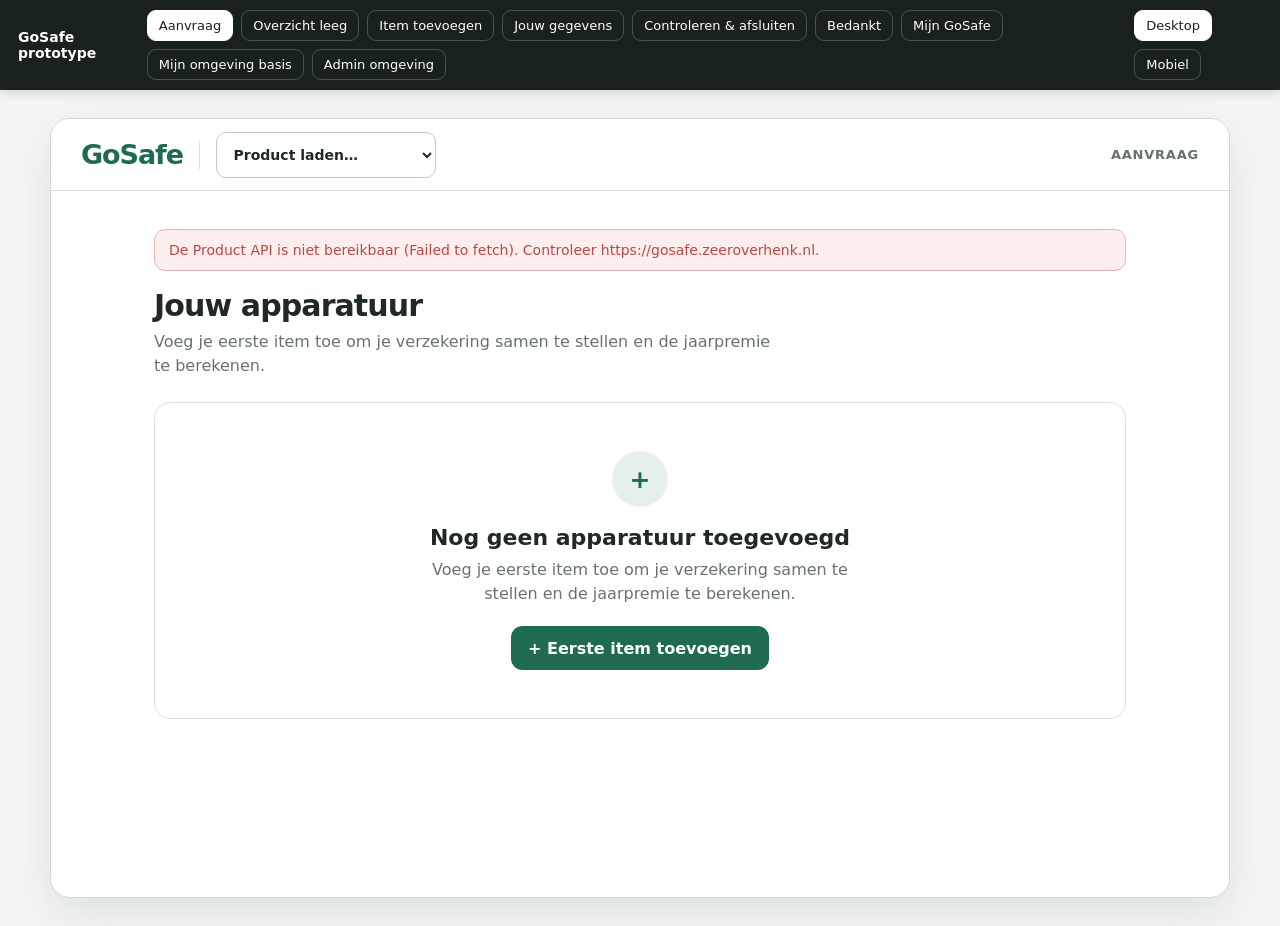
==== commit 9d8a496e: "Koppel de aanvraagstraat aan de Product API voor live categorieën, validatie en premie. Co-authored-" ====
--- a/index.html
+++ b/index.html
@@ -1,792 +1,23 @@
 <!DOCTYPE html>
-
 <html lang="nl">
 <head>
-<meta charset="utf-8"/>
-<meta content="width=device-width, initial-scale=1" name="viewport"/>
+<meta charset="utf-8">
+<meta name="viewport" content="width=device-width, initial-scale=1">
 <title>GoSafe – prototype aanvraagflow</title>
-<style>
-:root{
-  --bg:#f4f6f3;
-  --surface:#ffffff;
-  --surface-2:#f8faf8;
-  --text:#1f2a24;
-  --muted:#66736c;
-  --line:#d9e0dc;
-  --brand:#1f6b52;
-  --brand-2:#e7f1ec;
-  --danger:#b64949;
-  --warning:#8a6516;
-  --shadow:0 16px 42px rgba(28,46,37,.10);
-  --radius:16px;
-}
-*{box-sizing:border-box}
-body{
-  margin:0;
-  font-family:Inter,ui-sans-serif,system-ui,-apple-system,BlinkMacSystemFont,"Segoe UI",sans-serif;
-  color:var(--text);
-  background:var(--bg);
-}
-button,input,select{font:inherit}
-button{cursor:pointer}
-.prototype-toolbar{
-  position:sticky; top:0; z-index:20;
-  display:flex; gap:12px; align-items:center; justify-content:space-between;
-  padding:10px 18px;
-  background:#18211d; color:#fff;
-  box-shadow:0 2px 12px rgba(0,0,0,.16);
-}
-.prototype-toolbar strong{font-size:14px}
-.toolbar-group{display:flex; gap:8px; flex-wrap:wrap}
-.toolbar-btn{
-  border:1px solid rgba(255,255,255,.22);
-  background:transparent; color:#fff;
-  border-radius:9px; padding:7px 11px; font-size:13px;
-}
-.toolbar-btn.active{background:#fff;color:#18211d;border-color:#fff}
-.workspace{
-  padding:28px;
-  display:flex;
-  justify-content:center;
-}
-.device{
-  width:min(1180px,100%);
-  min-height:780px;
-  background:var(--surface);
-  border:1px solid #cfd8d3;
-  border-radius:20px;
-  overflow:hidden;
-  box-shadow:var(--shadow);
-  transition:width .2s ease;
-}
-.device.mobile{
-  width:390px;
-  min-height:820px;
-}
-.app-header{
-  min-height:72px;
-  display:flex;
-  align-items:center;
-  justify-content:space-between;
-  gap:16px;
-  padding:0 30px;
-  border-bottom:1px solid var(--line);
-  background:var(--surface);
-}
-.brand-wrap{display:flex;align-items:center;gap:16px;min-width:0}
-.brand{
-  font-weight:800;
-  letter-spacing:-.04em;
-  font-size:27px;
-  color:var(--brand);
-  white-space:nowrap;
-}
-.header-divider{height:28px;width:1px;background:var(--line)}
-.product-name{
-  font-size:15px;
-  font-weight:700;
-  white-space:nowrap;
-  overflow:hidden;
-  text-overflow:ellipsis;
-}
-.header-badge{
-  border:1px solid var(--line);
-  border-radius:999px;
-  padding:7px 11px;
-  font-size:13px;
-  color:var(--muted);
-  background:var(--surface-2);
-}
-.main{
-  max-width:1040px;
-  margin:0 auto;
-  padding:38px 34px 54px;
-}
-.page-heading{
-  display:flex;
-  align-items:flex-start;
-  justify-content:space-between;
-  gap:20px;
-  margin-bottom:24px;
-}
-.page-heading h1{font-size:30px;line-height:1.1;margin:0 0 8px;letter-spacing:-.03em}
-.page-heading p{margin:0;color:var(--muted);line-height:1.5;max-width:620px}
-.btn{
-  min-height:44px;
-  border-radius:11px;
-  border:1px solid var(--line);
-  background:#fff;
-  color:var(--text);
-  padding:0 16px;
-  font-weight:700;
-}
-.btn:hover{border-color:#aebbb4}
-.btn-primary{background:var(--brand);border-color:var(--brand);color:#fff}
-.btn-primary:disabled{background:#b7c2bc;border-color:#b7c2bc;cursor:not-allowed}
-.btn-quiet{background:transparent}
-.btn-link{
-  border:0;background:transparent;padding:0;color:var(--brand);
-  font-weight:700;min-height:auto;
-}
-.card{
-  border:1px solid var(--line);
-  border-radius:var(--radius);
-  background:#fff;
-}
-.items-card{overflow:hidden}
-.item-row{
-  display:grid;
-  grid-template-columns:minmax(0,1.8fr) minmax(150px,.8fr) minmax(125px,.55fr) auto;
-  gap:18px;
-  align-items:center;
-  padding:20px 22px;
-  border-bottom:1px solid var(--line);
-}
-.item-row:last-child{border-bottom:0}
-.item-title{font-weight:800;font-size:16px;margin-bottom:4px}
-.item-meta,.item-proof{font-size:13px;color:var(--muted);line-height:1.45}
-.item-proof{margin-top:7px}
-.money{font-weight:800;white-space:nowrap}
-.actions{display:flex;gap:11px;align-items:center;justify-content:flex-end}
-.icon-btn{
-  width:38px;height:38px;border-radius:9px;border:1px solid var(--line);background:#fff;
-  display:grid;place-items:center;color:var(--muted);font-size:15px;
-}
-.incomplete{
-  padding:14px 16px;
-  margin:0 22px 18px;
-  border-radius:11px;
-  background:#fff7e8;
-  border:1px solid #ecd7a3;
-  color:#6e5317;
-  font-size:14px;
-  display:none;
-}
-.section-title{font-size:18px;margin:0 0 14px}
-.addons{padding:22px;margin-top:22px}
-.addon{
-  padding:17px 0;
-  border-top:1px solid var(--line);
-}
-.addon:first-of-type{border-top:0;padding-top:3px}
-.check-row{
-  display:flex;align-items:flex-start;gap:12px;
-}
-.check-row input{margin-top:3px;width:18px;height:18px;accent-color:var(--brand)}
-.check-copy{flex:1}
-.check-copy strong{display:block;margin-bottom:4px}
-.check-copy span{font-size:14px;color:var(--muted)}
-.conditional{
-  margin:13px 0 0 30px;
-  display:none;
-}
-.conditional.visible{display:block}
-.field-label{display:block;font-size:13px;font-weight:800;margin:0 0 7px}
-.select,.input{
-  width:100%;
-  min-height:46px;
-  border:1px solid #bfcac4;
-  border-radius:10px;
-  padding:0 13px;
-  background:#fff;
-  color:var(--text);
-}
-.select{
-  appearance:auto;
-}
-.premium-card{
-  margin-top:22px;
-  padding:22px;
-  display:grid;
-  grid-template-columns:1fr 330px;
-  gap:28px;
-}
-.premium-copy h2{font-size:18px;margin:0 0 7px}
-.premium-copy p{margin:0;color:var(--muted);font-size:14px;line-height:1.5}
-.breakdown{font-size:14px}
-.breakdown-row{
-  display:flex;justify-content:space-between;gap:18px;padding:7px 0;
-}
-.breakdown-row.muted{color:var(--muted)}
-.breakdown-row.total{
-  border-top:1px solid var(--line);margin-top:7px;padding-top:13px;font-weight:900;font-size:17px;
-}
-.footer-actions{
-  display:flex;
-  align-items:center;
-  justify-content:space-between;
-  gap:14px;
-  margin-top:24px;
-}
-.footer-right{display:flex;gap:11px;align-items:center}
-.close-hint{font-size:13px;color:var(--muted)}
-.form-card{padding:26px}
-.form-grid{
-  display:grid;
-  grid-template-columns:1fr 1fr;
-  gap:20px;
-}
-.field.full{grid-column:1/-1}
-.field small{display:block;margin-top:6px;color:var(--muted);line-height:1.35}
-.amount-wrap{position:relative}
-.amount-prefix{
-  position:absolute;left:13px;top:50%;transform:translateY(-50%);font-weight:700;color:var(--muted)
-}
-.amount-wrap .input{padding-left:32px}
-.receipt-box{
-  margin-top:24px;
-  padding:20px;
-  background:var(--surface-2);
-  border:1px solid var(--line);
-  border-radius:13px;
-}
-.receipt-box h2{font-size:17px;margin:0 0 6px}
-.receipt-box p{font-size:14px;color:var(--muted);margin:0 0 14px}
-.custom-select{position:relative}
-.custom-select-button{
-  width:100%;
-  min-height:46px;
-  display:flex;align-items:center;justify-content:space-between;
-  border:1px solid #bfcac4;border-radius:10px;background:#fff;padding:0 13px;text-align:left;
-}
-.custom-select-menu{
-  display:none;
-  position:absolute;left:0;right:0;top:52px;z-index:5;
-  background:#fff;border:1px solid var(--line);border-radius:11px;
-  box-shadow:0 14px 34px rgba(25,42,33,.14);
-  overflow:hidden;
-}
-.custom-select.open .custom-select-menu{display:block}
-.receipt-option{
-  width:100%;border:0;border-bottom:1px solid var(--line);background:#fff;text-align:left;padding:12px 13px;
-}
-.receipt-option:last-child{border-bottom:0}
-.receipt-option:hover{background:var(--surface-2)}
-.receipt-option strong{display:block;font-size:14px}
-.receipt-option span{font-size:12px;color:var(--muted)}
-.receipt-actions{display:flex;gap:10px;margin-top:12px}
-.form-actions{
-  display:flex;justify-content:space-between;gap:12px;align-items:center;margin-top:26px;
-}
-.form-actions-right{display:flex;gap:10px}
-.screen{display:none}
-.screen.active{display:block}
-.mobile .app-header{padding:0 18px;min-height:64px}
-.mobile .brand{font-size:23px}
-.mobile .header-divider{display:none}
-.mobile .product-name{font-size:13px}
-.mobile .header-badge{display:none}
-.mobile .main{padding:24px 18px 38px}
-.mobile .page-heading{display:block;margin-bottom:20px}
-.mobile .page-heading h1{font-size:26px}
-.mobile .page-heading .btn{margin-top:16px;width:100%}
-.mobile .item-row{
-  grid-template-columns:1fr auto;
-  gap:12px;
-  padding:18px;
-}
-.mobile .item-row > div:nth-child(2){grid-column:1/2}
-.mobile .item-row > div:nth-child(3){grid-column:1/2}
-.mobile .item-row .actions{grid-column:2;grid-row:1/4;flex-direction:column}
-.mobile .addons{padding:18px}
-.mobile .conditional{margin-left:30px}
-.mobile .premium-card{grid-template-columns:1fr;padding:18px;gap:18px}
-.mobile .footer-actions{display:block}
-.mobile .footer-right{display:block}
-.mobile .footer-right .btn{width:100%;margin-top:10px}
-.mobile .close-hint{display:block;margin-bottom:8px}
-.mobile .form-card{padding:18px}
-.mobile .form-grid{grid-template-columns:1fr;gap:16px}
-.mobile .field.full{grid-column:auto}
-.mobile .receipt-actions{display:block}
-.mobile .receipt-actions .btn{width:100%;margin-top:8px}
-.mobile .form-actions{display:block}
-.mobile .form-actions-right{display:block}
-.mobile .form-actions .btn{width:100%;margin-top:9px}
-.mobile .custom-select-menu{position:static;margin-top:8px}
-@media (max-width:700px){
-  .prototype-toolbar{align-items:flex-start;flex-direction:column}
-  .workspace{padding:12px}
-  .device{width:100%;border-radius:14px}
-  .app-header{padding:0 18px;min-height:64px}
-  .brand{font-size:23px}
-  .header-divider{display:none}
-  .product-name{font-size:13px}
-  .header-badge{display:none}
-  .main{padding:24px 18px 38px}
-  .page-heading{display:block;margin-bottom:20px}
-  .page-heading h1{font-size:26px}
-  .page-heading .btn{margin-top:16px;width:100%}
-  .item-row{grid-template-columns:1fr auto;gap:12px;padding:18px}
-  .item-row > div:nth-child(2){grid-column:1/2}
-  .item-row > div:nth-child(3){grid-column:1/2}
-  .item-row .actions{grid-column:2;grid-row:1/4;flex-direction:column}
-  .premium-card{grid-template-columns:1fr;padding:18px;gap:18px}
-  .footer-actions{display:block}
-  .footer-right{display:block}
-  .footer-right .btn{width:100%;margin-top:10px}
-  .form-card{padding:18px}
-  .form-grid{grid-template-columns:1fr}
-  .field.full{grid-column:auto}
-  .form-actions{display:block}
-  .form-actions-right{display:block}
-  .form-actions .btn{width:100%;margin-top:9px}
-  .custom-select-menu{position:static;margin-top:8px}
-}
-
-.header-context{
-  font-size:13px;
-  line-height:1.2;
-  color:var(--muted);
-  font-weight:800;
-  letter-spacing:.06em;
-  text-transform:uppercase;
-}
-.overview-layout{
-  display:grid;
-  grid-template-columns:minmax(0,1fr) 330px;
-  gap:24px;
-  align-items:start;
-}
-.overview-main{min-width:0}
-.premium-aside{
-  position:sticky;
-  top:94px;
-  padding:22px;
-}
-.premium-aside h2{font-size:19px;margin:0 0 18px}
-.cart-kicker{
-  font-size:12px;
-  font-weight:800;
-  letter-spacing:.05em;
-  text-transform:uppercase;
-  color:var(--muted);
-  margin-bottom:5px;
-}
-.cart-status{
-  margin:18px 0 0;
-  padding:12px 13px;
-  border-radius:10px;
-  border:1px solid #ecd7a3;
-  background:#fff7e8;
-  color:#6e5317;
-  font-size:13px;
-  line-height:1.45;
-}
-.items-total{
-  display:flex;
-  align-items:center;
-  justify-content:space-between;
-  gap:16px;
-  padding:16px 22px;
-  background:var(--surface-2);
-  border-top:1px solid var(--line);
-  font-size:14px;
-}
-.items-total strong{font-size:16px}
-.status-chip{
-  display:inline-flex;
-  align-items:center;
-  min-height:25px;
-  padding:0 8px;
-  margin-top:7px;
-  border-radius:999px;
-  background:#fff7e8;
-  color:#755711;
-  border:1px solid #ecd7a3;
-  font-size:12px;
-  font-weight:800;
-}
-.incomplete-row{background:#fffdf7}
-.incomplete-row .money{color:var(--muted);font-weight:700}
-.empty-card{
-  min-height:300px;
-  display:grid;
-  place-items:center;
-  text-align:center;
-  padding:48px 24px;
-}
-.empty-card-inner{max-width:440px}
-.empty-icon{
-  width:56px;height:56px;border-radius:50%;
-  display:grid;place-items:center;margin:0 auto 18px;
-  background:var(--brand-2);color:var(--brand);font-size:25px;font-weight:900;
-}
-.empty-card h2{font-size:22px;margin:0 0 8px}
-.empty-card p{margin:0 auto 20px;color:var(--muted);line-height:1.5}
-.cart-actions{margin-top:18px}
-.cart-actions .btn{width:100%}
-.mobile .overview-layout{grid-template-columns:1fr}
-.mobile .premium-aside{position:static}
-.mobile .header-context{font-size:11px}
-@media (max-width:700px){
-  .overview-layout{grid-template-columns:1fr}
-  .premium-aside{position:static}
-  .header-context{font-size:11px}
-}
-
-
-/* Jouw gegevens */
-.customer-card{padding:26px}
-.form-section{padding:0 0 26px;margin:0 0 26px;border-bottom:1px solid var(--line)}
-.form-section:last-of-type{border-bottom:0;margin-bottom:0;padding-bottom:0}
-.form-section-head{margin-bottom:18px}
-.form-section-head h2{font-size:18px;margin:0 0 6px;letter-spacing:-.01em}
-.form-section-head p{margin:0;color:var(--muted);font-size:14px;line-height:1.5}
-.customer-type-grid{display:grid;grid-template-columns:1fr 1fr;gap:12px}
-.customer-type-option{position:relative;display:block}
-.customer-type-option input{position:absolute;opacity:0;pointer-events:none}
-.customer-type-copy{display:flex;align-items:center;gap:12px;min-height:64px;padding:14px 16px;border:1px solid #bfcac4;border-radius:12px;background:#fff;font-weight:800;transition:.15s ease}
-.customer-type-dot{width:20px;height:20px;border:2px solid #aab7b0;border-radius:50%;display:grid;place-items:center;flex:0 0 auto}
-.customer-type-dot:after{content:"";width:10px;height:10px;border-radius:50%;background:var(--brand);transform:scale(0);transition:.15s ease}
-.customer-type-option input:checked + .customer-type-copy{border-color:var(--brand);background:var(--brand-2);box-shadow:0 0 0 2px rgba(31,107,82,.08)}
-.customer-type-option input:checked + .customer-type-copy .customer-type-dot{border-color:var(--brand)}
-.customer-type-option input:checked + .customer-type-copy .customer-type-dot:after{transform:scale(1)}
-.customer-conditional{display:none}
-.customer-conditional.visible{display:block}
-.customer-subhead{font-size:14px;font-weight:900;margin:22px 0 14px}
-.lookup-row{display:grid;grid-template-columns:minmax(0,1fr) auto;gap:10px;align-items:end}
-.lookup-state{min-height:22px;margin-top:7px;font-size:12px;color:var(--muted);line-height:1.4}
-.lookup-state.success{color:var(--brand);font-weight:700}
-.lookup-state.notice{color:#6e5317}
-.input.invalid,.select.invalid{border-color:var(--danger);box-shadow:0 0 0 2px rgba(182,73,73,.07)}
-.field-error{display:none;margin-top:6px;font-size:12px;color:var(--danger);font-weight:700;line-height:1.35}
-.field-error.visible{display:block}
-.payment-callout{padding:14px 16px;margin-bottom:18px;border-radius:11px;background:var(--surface-2);border:1px solid var(--line);font-size:14px;color:var(--muted);line-height:1.5}
-.payment-callout strong{color:var(--text)}
-.sepa-box{margin-top:18px;padding:15px 16px;border:1px solid var(--line);border-radius:11px;background:#fff}
-.sepa-box .check-row{margin:0}
-.sepa-box .check-copy strong{margin:0;font-size:14px;line-height:1.45}
-.screen-footer{display:flex;justify-content:flex-end;align-items:center;gap:16px;margin-top:24px}
-.screen-footer-actions{display:flex;gap:10px}
-.customer-grid{display:grid;grid-template-columns:repeat(12,minmax(0,1fr));gap:18px 16px}
-.customer-grid .span-2{grid-column:span 2}
-.customer-grid .span-3{grid-column:span 3}
-.customer-grid .span-4{grid-column:span 4}
-.customer-grid .span-5{grid-column:span 5}
-.customer-grid .span-6{grid-column:span 6}
-.customer-grid .span-7{grid-column:span 7}
-.customer-grid .span-8{grid-column:span 8}
-.customer-grid .span-12{grid-column:1/-1}
-.customer-grid .field{min-width:0}
-.address-grid .address-lookup-row:has(.lookup-state:empty){display:none}
-.address-grid .address-lookup-row .lookup-state{margin-top:-2px}
-.customer-intro-note{font-size:13px;color:var(--muted);margin-top:8px}
-.outfall-backdrop{display:none;position:fixed;inset:0;z-index:50;background:rgba(18,28,23,.48);padding:22px;align-items:center;justify-content:center}
-.outfall-backdrop.visible{display:flex}
-.outfall-dialog{width:min(480px,100%);background:#fff;border-radius:18px;border:1px solid var(--line);box-shadow:0 24px 70px rgba(18,28,23,.25);padding:26px}
-.outfall-icon{width:44px;height:44px;border-radius:50%;display:grid;place-items:center;background:#fff7e8;color:#755711;font-weight:900;margin-bottom:15px}
-.outfall-dialog h2{font-size:22px;margin:0 0 8px;letter-spacing:-.02em}
-.outfall-dialog p{margin:0;color:var(--muted);line-height:1.55}
-.outfall-actions{display:flex;justify-content:flex-end;margin-top:22px}
-.prototype-success{display:none;margin-top:14px;padding:12px 14px;border-radius:10px;background:var(--brand-2);color:var(--brand);font-size:13px;font-weight:800}
-.prototype-success.visible{display:block}
-.mobile .customer-card{padding:18px}
-.mobile .customer-type-grid{grid-template-columns:1fr}
-.mobile .screen-footer{display:block}
-.mobile .screen-footer-actions{display:block}
-.mobile .screen-footer-actions .btn{width:100%;margin-top:9px}
-.mobile .customer-grid{grid-template-columns:1fr}
-.mobile .customer-grid > .field{grid-column:auto}
-@media (max-width:700px){
-  .customer-card{padding:18px}
-  .customer-type-grid{grid-template-columns:1fr}
-  .screen-footer{display:block}
-  .screen-footer-actions{display:block}
-  .screen-footer-actions .btn{width:100%;margin-top:9px}
-  .customer-grid{grid-template-columns:1fr}
-  .customer-grid > .field{grid-column:auto}
-}
-
-/* Controleren & afsluiten */
-.close-layout{display:grid;grid-template-columns:minmax(0,1fr) 310px;gap:24px;align-items:start}
-.close-main{min-width:0}
-.close-card{padding:24px;margin-bottom:20px}
-.close-card h2{font-size:18px;margin:0 0 6px;letter-spacing:-.01em}
-.close-card-head{display:flex;justify-content:space-between;align-items:flex-start;gap:16px;margin-bottom:18px}
-.close-card-head p{margin:0;color:var(--muted);font-size:14px;line-height:1.5}
-.close-date-row{display:grid;grid-template-columns:minmax(210px,280px) 1fr;gap:18px;align-items:end}
-.close-date-help{font-size:13px;color:var(--muted);line-height:1.45;padding-bottom:11px}
-.review-items{border:1px solid var(--line);border-radius:12px;overflow:hidden}
-.review-item{display:grid;grid-template-columns:minmax(0,1.5fr) 125px 115px 105px;gap:14px;align-items:center;padding:16px 18px;border-bottom:1px solid var(--line)}
-.review-item:last-child{border-bottom:0}
-.review-item strong{font-size:14px}
-.review-item small{display:block;color:var(--muted);font-size:12px;margin-top:3px}
-.review-value{font-size:13px;font-weight:800;white-space:nowrap}
-.review-label{font-size:11px;color:var(--muted);font-weight:700;margin-bottom:3px}
-.review-footer{display:flex;justify-content:space-between;gap:14px;align-items:center;margin-top:14px;color:var(--muted);font-size:13px}
-.review-footer strong{color:var(--text)}
-.coverage-summary{display:grid;gap:10px}
-.coverage-line{display:flex;justify-content:space-between;gap:16px;padding:12px 14px;border-radius:10px;background:var(--surface-2);font-size:14px}
-.coverage-line span:last-child{font-weight:800}
-.close-premium{position:sticky;top:92px;padding:24px}
-.close-premium .price-kicker{font-size:12px;color:var(--muted);font-weight:800;text-transform:uppercase;letter-spacing:.06em}
-.close-premium .big-price{font-size:31px;font-weight:900;letter-spacing:-.04em;margin:5px 0 2px}
-.close-premium .per-year{font-size:13px;color:var(--muted);margin-bottom:18px}
-.close-premium .breakdown{margin-top:0}
-.close-premium .btn{width:100%;margin-top:18px;min-height:50px}
-.close-reassurance{font-size:12px;line-height:1.5;color:var(--muted);margin-top:12px;text-align:center}
-.statement-box{padding:15px 16px;border:1px solid var(--line);border-radius:11px;background:#fff;margin-top:12px}
-.statement-box:first-of-type{margin-top:0}
-.statement-box .check-copy strong{font-size:14px;line-height:1.45;margin:0}
-.legal-links{font-size:13px;color:var(--muted);line-height:1.5;margin-top:10px}
-.legal-links a{color:var(--brand);font-weight:700;text-decoration:none}
-.slot-question{border:1px solid var(--line);border-radius:12px;padding:16px 18px}
-.slot-question p{margin:0 0 13px;font-size:14px;line-height:1.5;font-weight:700}
-.answer-pills{display:flex;gap:10px}
-.answer-pill{position:relative}
-.answer-pill input{position:absolute;opacity:0}
-.answer-pill span{display:block;min-width:72px;text-align:center;border:1px solid #bfcac4;border-radius:9px;padding:9px 14px;font-weight:800;background:#fff}
-.answer-pill input:checked + span{border-color:var(--brand);background:var(--brand-2);color:var(--brand)}
-.slot-backdrop{display:none;position:fixed;inset:0;z-index:55;background:rgba(18,28,23,.48);padding:22px;align-items:center;justify-content:center}
-.slot-backdrop.visible{display:flex}
-.slot-dialog{width:min(500px,100%);background:#fff;border-radius:18px;border:1px solid var(--line);box-shadow:0 24px 70px rgba(18,28,23,.25);padding:26px}
-.slot-dialog h2{font-size:22px;margin:0 0 8px;letter-spacing:-.02em}
-.slot-dialog p{margin:0;color:var(--muted);line-height:1.55}
-.slot-actions{display:flex;justify-content:flex-end;margin-top:22px}
-.close-error{display:none;font-size:12px;font-weight:700;color:var(--danger);margin-top:8px}
-.close-error.visible{display:block}
-.mobile .close-layout{grid-template-columns:1fr}
-.mobile .close-premium{position:static}
-.mobile .review-item{grid-template-columns:1fr 1fr;gap:11px 16px}
-.mobile .review-item > div:first-child{grid-column:1/-1}
-.mobile .close-date-row{grid-template-columns:1fr}
-@media(max-width:700px){.close-layout{grid-template-columns:1fr}.close-premium{position:static}.review-item{grid-template-columns:1fr 1fr}.review-item>div:first-child{grid-column:1/-1}.close-date-row{grid-template-columns:1fr}}
-
-
-/* Compact afsluitscherm v2 */
-.close-v2{max-width:1040px}
-.close-v2 .close-card{padding:20px;margin-bottom:16px}
-.close-v2 .close-card-head{margin-bottom:14px}
-.summary-card{padding:0!important;overflow:hidden}
-.summary-head{display:flex;align-items:center;justify-content:space-between;gap:14px;padding:18px 20px;border-bottom:1px solid var(--line)}
-.summary-head h2{font-size:18px;margin:0 0 3px}
-.summary-head p{font-size:12px;color:var(--muted);margin:0}
-.summary-items{padding:2px 20px}
-.summary-item{display:grid;grid-template-columns:minmax(0,1fr) 120px 105px 105px;gap:12px;align-items:center;padding:12px 0;border-bottom:1px solid var(--line)}
-.summary-item:last-child{border-bottom:0}
-.summary-item-name strong{display:block;font-size:13px}
-.summary-item-name small{display:block;color:var(--muted);font-size:11px;margin-top:2px}
-.summary-mini-label{font-size:10px;color:var(--muted);font-weight:700;margin-bottom:2px}
-.summary-mini-value{font-size:12px;font-weight:800;white-space:nowrap}
-.summary-bottom{display:grid;grid-template-columns:minmax(0,1fr) minmax(310px,.8fr);border-top:1px solid var(--line);background:var(--surface-2)}
-.summary-block{padding:16px 20px}
-.summary-block + .summary-block{border-left:1px solid var(--line)}
-.summary-block h3{font-size:12px;margin:0 0 9px;text-transform:uppercase;letter-spacing:.04em;color:var(--muted)}
-.summary-addon-line{display:flex;justify-content:space-between;gap:12px;font-size:12px;line-height:1.4;margin:5px 0}
-.summary-addon-line strong{white-space:nowrap}
-.summary-costs{display:grid;gap:5px}
-.summary-cost-row{display:flex;justify-content:space-between;gap:16px;font-size:12px}
-.summary-cost-row.total{margin-top:5px;padding-top:8px;border-top:1px solid var(--line);font-size:15px;align-items:baseline}
-.summary-cost-row.total span{font-weight:900}
-.summary-cost-row.total strong{font-size:20px;color:var(--brand);letter-spacing:-.02em}
-.summary-payline{font-size:11px;color:var(--muted);margin-top:2px;text-align:right}
-.slot-card{padding:20px!important}
-.slot-card .close-card-head{margin-bottom:10px}
-.slot-group-title{font-size:12px;font-weight:900;color:var(--text);margin:14px 0 5px}
-.slot-group-title:first-of-type{margin-top:2px}
-.slot-list{border:1px solid var(--line);border-radius:11px;overflow:hidden}
-.slot-row{display:grid;grid-template-columns:minmax(0,1fr) auto;gap:14px;align-items:center;padding:11px 13px;border-bottom:1px solid var(--line);background:#fff}
-.slot-row:last-child{border-bottom:0}
-.slot-row p{margin:0;font-size:12px;line-height:1.4;font-weight:650}
-.slot-row .answer-pills{gap:6px;flex-shrink:0}
-.slot-row .answer-pill span{min-width:52px;padding:6px 10px;border-radius:8px;font-size:12px}
-.slot-explanation{display:none;grid-column:1/-1;padding-top:2px}
-.slot-explanation.visible{display:block}
-.slot-explanation label{display:block;font-size:11px;font-weight:800;margin-bottom:5px}
-.slot-explanation textarea{width:100%;min-height:72px;resize:vertical;border:1px solid #bfcac4;border-radius:9px;padding:9px 10px;font:inherit;font-size:12px;line-height:1.4;background:#fff;color:var(--text)}
-.slot-explanation textarea:focus{outline:none;border-color:var(--brand);box-shadow:0 0 0 3px rgba(35,119,84,.09)}
-.slot-explanation textarea.invalid{border-color:var(--danger);box-shadow:0 0 0 3px rgba(176,54,54,.08)}
-.acceptance-notice{display:none;margin-top:12px;padding:12px 14px;border:1px solid #d9b96a;border-radius:10px;background:#fff8e7;font-size:12px;line-height:1.45;color:#665322}
-.acceptance-notice.visible{display:block}
-.acceptance-notice strong{display:block;color:#4f421e;margin-bottom:2px}
-.digital-notice{margin-top:12px;padding:10px 12px;border-radius:9px;background:var(--surface-2);font-size:11.5px;font-weight:700;line-height:1.4}
-.fine-print{margin-top:10px;border:1px solid var(--line);border-radius:10px;background:#fff}
-.fine-print summary{cursor:pointer;list-style:none;padding:11px 13px;font-size:11.5px;font-weight:900;color:var(--text)}
-.fine-print summary::-webkit-details-marker{display:none}
-.fine-print summary:after{content:'+';float:right;color:var(--muted);font-size:16px;line-height:12px}
-.fine-print[open] summary:after{content:'–'}
-.fine-print-body{border-top:1px solid var(--line);padding:12px 13px 8px;color:#66736d;font-size:10.5px;line-height:1.48}
-.fine-print-body p{margin:0 0 9px}
-.fine-print-body ul{margin:4px 0 10px 17px;padding:0}
-.fine-print-body li{margin:2px 0}
-.final-consent-box{margin-top:12px;padding:13px 14px;border:1px solid var(--line);border-radius:10px;background:#fff}
-.final-consent-box .check-copy strong{font-size:12px;line-height:1.4}
-.final-close-bar{display:flex;justify-content:space-between;align-items:center;gap:14px;margin-top:14px}
-.final-close-bar .close-reassurance{margin:0;text-align:left;max-width:620px}
-.final-close-bar .btn{min-width:210px}
-.mobile .summary-bottom{grid-template-columns:1fr}
-.mobile .summary-block + .summary-block{border-left:0;border-top:1px solid var(--line)}
-.mobile .summary-item{grid-template-columns:1fr 1fr 1fr}
-.mobile .summary-item-name{grid-column:1/-1}
-.mobile .slot-row{grid-template-columns:1fr}
-.mobile .final-close-bar{display:block}
-.mobile .final-close-bar .btn{width:100%;margin-top:12px}
-@media(max-width:700px){
-  .summary-bottom{grid-template-columns:1fr}
-  .summary-block + .summary-block{border-left:0;border-top:1px solid var(--line)}
-  .summary-item{grid-template-columns:1fr 1fr 1fr}
-  .summary-item-name{grid-column:1/-1}
-  .slot-row{grid-template-columns:1fr}
-  .final-close-bar{display:block}
-  .final-close-bar .btn{width:100%;margin-top:12px}
-}
-
-
-/* Afronding & Mijn GoSafe */
-.thanks-shell,.auth-shell{max-width:620px;margin:60px auto 20px;text-align:center}
-.thanks-card,.auth-card{padding:34px!important}
-.success-mark{width:54px;height:54px;margin:0 auto 18px;border-radius:50%;display:grid;place-items:center;background:#eaf5ef;color:var(--brand);font-size:26px;font-weight:900}
-.thanks-card h1,.auth-card h1{font-size:30px;letter-spacing:-.03em;margin:0 0 10px}
-.thanks-card p,.auth-card>p{max-width:500px;margin:0 auto 22px;color:var(--muted);line-height:1.55}
-.thanks-actions{display:flex;justify-content:center;gap:10px;margin-top:20px}
-.auth-card{text-align:left;max-width:500px;margin:0 auto}
-.auth-card h1{text-align:center}
-.auth-card>p{text-align:center}
-.auth-form{margin-top:24px}
-.auth-form .btn{width:100%;margin-top:12px}
-.auth-method-switch{display:grid;grid-template-columns:1fr 1fr;gap:8px;margin:18px 0 20px;padding:5px;background:var(--surface-2);border-radius:12px}
-.auth-method{appearance:none;border:0;background:transparent;border-radius:8px;padding:10px 12px;font:inherit;font-size:13px;font-weight:800;color:var(--muted);cursor:pointer}
-.auth-method.active{background:#fff;color:var(--text);box-shadow:0 1px 4px rgba(0,0,0,.08)}
-.auth-message{margin:12px 0 0;padding:10px 12px;border-radius:9px;background:var(--surface-2);font-size:12px;color:var(--muted);line-height:1.45}
-.auth-code-input{font-size:23px!important;letter-spacing:.28em;text-align:center;font-weight:800}
-.auth-secondary{display:flex;justify-content:center;gap:8px;flex-wrap:wrap;margin-top:10px}
-.auth-secondary .btn-link{font-size:12px}
-.auth-error{display:none;color:var(--danger);font-size:12px;margin-top:7px}
-.auth-error.visible{display:block}
-.portal-shell{min-height:690px;background:#fff;overflow:hidden;display:flex;flex-direction:column}
-.device.portal-mode{width:min(1180px,100%);min-height:690px;border:0;border-radius:0;box-shadow:none;background:#fff;overflow:visible}
-.device.portal-mode>.app-header{display:none}
-.device.portal-mode>.main{max-width:none;margin:0;padding:0}
-.device.portal-mode.mobile{width:390px}
-
-.portal-header{height:66px;padding:0 22px;display:flex;align-items:center;justify-content:space-between;gap:20px;border-bottom:1px solid var(--line);background:#fff}
-.portal-brand{font-size:24px;font-weight:900;letter-spacing:-.04em}.portal-user{display:flex;align-items:center;gap:12px}.portal-user-copy{display:flex;align-items:center;gap:7px;font-size:12px;color:var(--muted)}.portal-user-copy strong{color:var(--text);font-weight:800}.portal-online-dot{width:8px;height:8px;border-radius:50%;background:var(--brand);display:inline-block}
-.portal-body{display:grid;grid-template-columns:220px minmax(0,1fr);flex:1;min-height:540px}
-.portal-sidebar{display:flex;flex-direction:column;background:var(--surface-2);border-right:1px solid var(--line);padding:20px 14px}
-.portal-sidebar-title{padding:0 10px 12px;color:var(--muted);font-size:11px;font-weight:900;letter-spacing:.08em;text-transform:uppercase}
-.portal-menu{display:flex;flex-direction:column;gap:4px}
-.portal-menu a{display:flex;align-items:center;padding:11px 12px;border-radius:9px;color:var(--text);font-size:13px;font-weight:750;text-decoration:none}
-.portal-menu a:hover{background:#fff}.portal-menu a.active{background:#fff;color:var(--brand);box-shadow:0 1px 3px rgba(0,0,0,.05)}
-.portal-sidebar-help{margin-top:auto;padding:18px 10px 2px;border-top:1px solid var(--line);font-size:12px;color:var(--muted);line-height:1.5}
-.portal-sidebar-help a{color:var(--brand);font-weight:800;text-decoration:none}
-.portal-main{display:flex;flex-direction:column;min-width:0;background:#fff}
-.portal-page-header{padding:26px 30px 18px;border-bottom:1px solid var(--line)}.portal-page-header h1{margin:0;font-size:24px;letter-spacing:-.025em}.portal-page-header p{margin:5px 0 0;color:var(--muted);font-size:13px}
-.portal-content-spacer{flex:1;min-height:380px;background:linear-gradient(180deg,#fff 0%,#fcfdfd 100%)}
-.portal-footer{display:flex;align-items:center;justify-content:space-between;gap:20px;padding:16px 30px;border-top:1px solid var(--line);font-size:12px;color:var(--muted)}
-.portal-footer-links{display:flex;gap:16px;flex-wrap:wrap}.portal-footer a{color:var(--brand);font-weight:800;text-decoration:none}
-
-.portal-page{display:none;flex:1;min-height:0}.portal-page.active{display:block}
-.portal-page-inner{padding:26px 30px 34px;max-width:980px}
-.portal-page-title{display:flex;align-items:flex-start;justify-content:space-between;gap:18px;margin-bottom:20px}.portal-page-title h1{margin:0;font-size:25px;letter-spacing:-.03em}.portal-page-title p{margin:6px 0 0;color:var(--muted);font-size:13px;line-height:1.5}.portal-page-actions{display:flex;gap:8px;flex-wrap:wrap}
-.portal-card{border:1px solid var(--line);border-radius:14px;background:#fff;margin-bottom:16px;overflow:hidden}.portal-card-head{display:flex;align-items:flex-start;justify-content:space-between;gap:16px;padding:18px 20px;border-bottom:1px solid var(--line)}.portal-card-head h2{margin:0;font-size:16px}.portal-card-head p{margin:4px 0 0;color:var(--muted);font-size:12px}.portal-card-body{padding:18px 20px}
-.portal-policy-top{display:grid;grid-template-columns:minmax(0,1fr) auto;gap:20px;align-items:start}.portal-product-name{font-size:20px;font-weight:900;letter-spacing:-.025em}.portal-policy-number{margin-top:4px;color:var(--muted);font-size:12px}.portal-status-chip{display:inline-flex;align-items:center;gap:7px;border-radius:999px;padding:7px 10px;background:#eaf8f0;color:#167447;font-size:12px;font-weight:900}.portal-status-chip:before{content:'';width:7px;height:7px;border-radius:50%;background:currentColor}.portal-status-chip.pending{background:#fff6df;color:#956700}
-.portal-summary-grid{display:grid;grid-template-columns:repeat(4,minmax(0,1fr));gap:14px;margin-top:20px}.portal-summary-stat{padding-top:14px;border-top:1px solid var(--line)}.portal-summary-stat span{display:block;color:var(--muted);font-size:11px;font-weight:750;margin-bottom:5px}.portal-summary-stat strong{font-size:13px}.portal-price-band{display:flex;align-items:flex-end;justify-content:space-between;gap:18px;margin-top:18px;padding:15px 16px;border-radius:11px;background:var(--surface-2)}.portal-price-band span{font-size:12px;color:var(--muted)}.portal-price-band strong{display:block;margin-top:2px;font-size:21px;letter-spacing:-.025em}
-.portal-item-row{display:grid;grid-template-columns:minmax(0,1.5fr) minmax(120px,.55fr) minmax(120px,.55fr) auto;gap:16px;align-items:center;padding:15px 0;border-bottom:1px solid var(--line)}.portal-item-row:last-child{border-bottom:0}.portal-item-title{font-weight:850;font-size:13px}.portal-item-sub{margin-top:3px;color:var(--muted);font-size:11px}.portal-item-meta span{display:block;color:var(--muted);font-size:10px;font-weight:750;margin-bottom:4px;text-transform:uppercase;letter-spacing:.04em}.portal-item-meta strong{font-size:12px}.portal-row-actions{display:flex;gap:6px}.portal-link-btn{appearance:none;border:0;background:transparent;color:var(--brand);font:inherit;font-size:12px;font-weight:850;cursor:pointer;padding:7px 5px}.portal-link-btn.danger{color:var(--danger)}
-.portal-addon-row{display:grid;grid-template-columns:minmax(0,1fr) auto auto;gap:16px;align-items:center;padding:13px 0;border-bottom:1px solid var(--line)}.portal-addon-row:last-child{border-bottom:0}.portal-addon-row strong{font-size:13px}.portal-addon-row small{display:block;color:var(--muted);margin-top:3px}.portal-addon-state{font-size:12px;font-weight:850;color:var(--muted)}.portal-addon-state.on{color:#167447}
-.portal-section-actions{display:flex;align-items:center;justify-content:space-between;gap:14px;padding-top:14px;margin-top:3px;border-top:1px solid var(--line)}.portal-section-actions .muted{font-size:11px;color:var(--muted)}
-.portal-mutation-panel{display:none;margin-top:16px;padding:16px;border-radius:11px;background:var(--surface-2)}.portal-mutation-panel.visible{display:block}.portal-mutation-panel h3{margin:0 0 13px;font-size:14px}.portal-edit-grid{display:grid;grid-template-columns:repeat(12,1fr);gap:12px}.portal-edit-grid .field{margin:0}.portal-edit-grid .span-3{grid-column:span 3}.portal-edit-grid .span-4{grid-column:span 4}.portal-edit-grid .span-5{grid-column:span 5}.portal-edit-grid .span-6{grid-column:span 6}.portal-edit-grid .span-7{grid-column:span 7}.portal-edit-grid .span-8{grid-column:span 8}.portal-edit-grid .span-12{grid-column:span 12}.portal-form-actions{display:flex;justify-content:flex-end;gap:8px;margin-top:14px}
-.portal-stop{margin-top:26px;padding-top:20px;border-top:1px solid var(--line)}.portal-stop h3{margin:0 0 4px;font-size:14px}.portal-stop p{margin:0 0 8px;color:var(--muted);font-size:12px}
-.portal-data-list{display:grid;grid-template-columns:1fr 1fr;column-gap:32px}.portal-data-row{padding:12px 0;border-bottom:1px solid var(--line)}.portal-data-row span{display:block;font-size:10px;font-weight:800;color:var(--muted);text-transform:uppercase;letter-spacing:.04em;margin-bottom:4px}.portal-data-row strong{font-size:13px}.portal-data-row.full{grid-column:1/-1}.portal-profile-edit{display:none}.portal-profile-edit.visible{display:block}.portal-profile-view.hidden{display:none}.portal-inline-note{margin-top:12px;padding:10px 12px;border-radius:9px;background:var(--surface-2);font-size:11px;color:var(--muted);line-height:1.45}
-.portal-placeholder{padding:50px 30px;color:var(--muted);font-size:13px}.portal-placeholder h1{color:var(--text);margin:0 0 8px;font-size:24px}.portal-placeholder p{max-width:520px;line-height:1.55}
-.portal-insurance-reuse .overview-layout{margin-top:0}.portal-insurance-reuse .page-heading{margin-bottom:16px}.portal-insurance-reuse .premium-aside{top:20px}.portal-policy-period{display:grid;grid-template-columns:1.1fr .75fr 1fr 1fr;gap:0;margin:0 0 18px;border:1px solid var(--line);border-radius:12px;background:#fff;overflow:hidden}.portal-policy-period-item{padding:13px 15px;border-right:1px solid var(--line)}.portal-policy-period-item:last-child{border-right:0}.portal-policy-period-item span{display:block;color:var(--muted);font-size:10px;font-weight:800;text-transform:uppercase;letter-spacing:.045em;margin-bottom:4px}.portal-policy-period-item strong{font-size:12px}.portal-policy-period-item .active-value{color:#167447}.portal-mutation-summary{display:none;margin-top:16px;padding-top:16px;border-top:1px solid var(--line)}.portal-mutation-summary.visible{display:block}.portal-mutation-summary h3{margin:0 0 3px;font-size:14px}.portal-mutation-summary>p{margin:0 0 13px;color:var(--muted);font-size:11px;line-height:1.45}.portal-mutation-date{margin-bottom:14px}.portal-mutation-date .field-label{margin-bottom:6px}.portal-mutation-date input{width:100%}.portal-mutation-lines{padding:12px 0;border-top:1px solid var(--line);border-bottom:1px solid var(--line)}.portal-mutation-line{display:flex;justify-content:space-between;gap:14px;padding:5px 0;font-size:11px}.portal-mutation-line span{color:var(--muted)}.portal-mutation-line strong{white-space:nowrap}.portal-mutation-line.emphasis{padding-top:9px;margin-top:5px;border-top:1px solid var(--line);font-size:12px}.portal-mutation-total{display:flex;justify-content:space-between;align-items:flex-end;gap:14px;padding-top:13px}.portal-mutation-total span{font-size:12px;font-weight:850}.portal-mutation-total strong{font-size:19px;letter-spacing:-.02em}.portal-mutation-note{margin-top:8px;color:var(--muted);font-size:10px;line-height:1.45}
-.portal-lock-banner{display:none;margin:0 0 18px;padding:14px 16px;border:1px solid #efd49a;border-radius:12px;background:#fff8e7;color:#5b4520;font-size:12px;line-height:1.5}.portal-lock-banner.visible{display:block}.portal-lock-banner strong{display:block;margin-bottom:3px;font-size:13px;color:#3f321b}.portal-locked .addons input,.portal-locked .addons select{pointer-events:none;opacity:.62}.portal-locked .item-row .actions{display:none}.portal-locked .portal-stop{display:none}.portal-locked .portal-mutation-summary,.portal-locked .cart-actions{display:none!important}.portal-locked #portalAddItem{display:none}.cart-actions.portal-mutation-actions{display:flex;gap:8px}.cart-actions.portal-mutation-actions .btn{flex:1}.portal-item-reuse .form-card{max-width:none}.portal-item-reuse .form-actions{margin-top:22px}.mobile .portal-insurance-reuse .overview-layout{grid-template-columns:1fr}.mobile .portal-insurance-reuse .premium-aside{position:static}.mobile .portal-item-reuse .form-grid{grid-template-columns:1fr}.mobile .portal-policy-period{grid-template-columns:1fr 1fr}.mobile .portal-policy-period-item:nth-child(2){border-right:0}.mobile .portal-policy-period-item:nth-child(-n+2){border-bottom:1px solid var(--line)}
-
-.portal-archive-year{margin:22px 0 10px;font-size:13px;font-weight:900;color:var(--text)}
-.portal-archive-card{border:1px solid var(--line);border-radius:14px;background:#fff;overflow:hidden;margin-bottom:16px}
-.portal-doc-row{display:grid;grid-template-columns:minmax(0,1.35fr) minmax(120px,.65fr) minmax(110px,.55fr) auto;gap:18px;align-items:center;padding:16px 18px;border-bottom:1px solid var(--line)}
-.portal-doc-row:last-child{border-bottom:0}.portal-doc-main{display:flex;gap:12px;align-items:flex-start}.portal-doc-icon{width:36px;height:36px;border-radius:9px;background:var(--surface-2);display:grid;place-items:center;font-size:11px;font-weight:900;color:var(--brand);flex:0 0 auto}.portal-doc-title{font-size:13px;font-weight:850}.portal-doc-sub{font-size:11px;color:var(--muted);margin-top:3px}.portal-doc-meta span{display:block;font-size:10px;font-weight:800;color:var(--muted);text-transform:uppercase;letter-spacing:.04em;margin-bottom:4px}.portal-doc-meta strong{font-size:12px}.portal-doc-status{display:inline-flex;padding:5px 8px;border-radius:999px;background:#eaf8f0;color:#167447;font-size:10px;font-weight:900}.portal-doc-status.neutral{background:var(--surface-2);color:var(--muted)}
-.portal-receipt-list{border:1px solid var(--line);border-radius:14px;background:#fff;overflow:hidden}.portal-receipt-row{display:grid;grid-template-columns:minmax(0,1.25fr) minmax(180px,.8fr) minmax(115px,.5fr) auto;gap:18px;align-items:center;padding:16px 18px;border-bottom:1px solid var(--line)}.portal-receipt-row:last-child{border-bottom:0}.portal-receipt-file{font-size:13px;font-weight:850}.portal-receipt-sub{font-size:11px;color:var(--muted);margin-top:3px}.portal-item-chips{display:flex;flex-wrap:wrap;gap:6px}.portal-item-chip{display:inline-flex;padding:5px 8px;border-radius:999px;background:var(--surface-2);font-size:10px;font-weight:800;color:var(--text)}
-.portal-upload-panel{display:none;margin:0 0 18px;border:1px solid var(--line);border-radius:14px;background:#fff;overflow:hidden}.portal-upload-panel.visible{display:block}.portal-upload-head{padding:17px 18px;border-bottom:1px solid var(--line);display:flex;justify-content:space-between;gap:16px;align-items:flex-start}.portal-upload-head h2{margin:0;font-size:16px}.portal-upload-head p{margin:4px 0 0;color:var(--muted);font-size:12px}.portal-upload-body{padding:18px}.portal-file-pick{display:flex;align-items:center;gap:10px;padding:13px;border:1px dashed var(--line);border-radius:10px;background:var(--surface-2);margin-bottom:16px}.portal-file-pick strong{font-size:12px}.portal-file-pick span{font-size:11px;color:var(--muted)}.portal-item-select-title{font-size:12px;font-weight:850;margin-bottom:8px}.portal-item-select{display:grid;grid-template-columns:1fr 1fr;gap:8px}.portal-select-item{display:flex;gap:9px;align-items:flex-start;padding:11px;border:1px solid var(--line);border-radius:10px;cursor:pointer}.portal-select-item input{margin-top:2px}.portal-select-item strong{display:block;font-size:12px}.portal-select-item span{display:block;font-size:10px;color:var(--muted);margin-top:2px}.portal-upload-note{margin-top:12px;font-size:11px;color:var(--muted);line-height:1.45}.portal-upload-actions{display:flex;justify-content:flex-end;gap:8px;margin-top:16px}
-.mobile .portal-doc-row,.mobile .portal-receipt-row{grid-template-columns:1fr}.mobile .portal-doc-meta{display:flex;justify-content:space-between;gap:10px}.mobile .portal-item-select{grid-template-columns:1fr}
-
-.mobile .portal-page-inner{padding:20px 16px 28px}.mobile .portal-page-title{flex-direction:column}.mobile .portal-summary-grid{grid-template-columns:1fr 1fr}.mobile .portal-policy-top{grid-template-columns:1fr}.mobile .portal-price-band{align-items:flex-start;flex-direction:column}.mobile .portal-item-row{grid-template-columns:1fr 1fr}.mobile .portal-item-row .portal-item-main{grid-column:1/-1}.mobile .portal-row-actions{justify-content:flex-end}.mobile .portal-addon-row{grid-template-columns:1fr auto}.mobile .portal-addon-row .portal-row-actions{grid-column:1/-1}.mobile .portal-data-list{grid-template-columns:1fr}.mobile .portal-data-row.full{grid-column:auto}.mobile .portal-edit-grid{grid-template-columns:1fr}.mobile .portal-edit-grid [class*="span-"]{grid-column:auto}
-.mobile .thanks-shell,.mobile .auth-shell{margin-top:28px}.mobile .portal-body{grid-template-columns:1fr}.mobile .portal-sidebar{border-right:0;border-bottom:1px solid var(--line)}.mobile .portal-menu{display:grid;grid-template-columns:1fr 1fr}.mobile .portal-sidebar-help{display:none}.mobile .portal-page-header{padding:22px 18px}.mobile .portal-footer{padding:16px 18px;align-items:flex-start;flex-direction:column}
-@media(max-width:700px){.thanks-shell,.auth-shell{margin-top:28px}.thanks-card,.auth-card{padding:24px!important}.portal-header{height:auto;padding:14px 16px;align-items:flex-start}.portal-user{align-items:flex-end;flex-direction:column}.portal-user-copy{font-size:11px}.portal-body{grid-template-columns:1fr}.portal-sidebar{border-right:0;border-bottom:1px solid var(--line);padding:12px}.portal-sidebar-title{display:none}.portal-menu{display:grid;grid-template-columns:1fr 1fr}.portal-menu a{padding:10px}.portal-sidebar-help{display:none}.portal-page-header{padding:20px 16px}.portal-footer{padding:15px 16px;align-items:flex-start;flex-direction:column}.portal-content-spacer{min-height:300px}}
-
-
-
-/* GoSafe Admin */
-.device.admin-mode{width:min(1440px,100%);min-height:800px;border:0;border-radius:0;box-shadow:none;background:#f5f7f8;overflow:visible}
-.device.admin-mode>.app-header{display:none}
-.device.admin-mode>.main{max-width:none;margin:0;padding:0}
-.device.admin-mode.mobile{width:430px}
-.admin-shell{min-height:800px;background:#f5f7f8;display:flex;flex-direction:column;color:var(--text)}
-.admin-topbar{height:64px;display:grid;grid-template-columns:230px minmax(260px,1fr) auto;align-items:center;gap:22px;padding:0 22px;border-bottom:1px solid #dfe4e7;background:#fff;position:sticky;top:0;z-index:8}
-.admin-brand{display:flex;align-items:baseline;gap:9px;font-weight:900;letter-spacing:-.035em}.admin-brand strong{font-size:23px}.admin-brand span{font-size:12px;color:var(--muted);letter-spacing:.02em}
-.admin-search{position:relative;max-width:650px}.admin-search input{width:100%;height:39px;border:1px solid var(--line);border-radius:9px;background:#f8fafb;padding:0 14px 0 37px;font:inherit;font-size:13px}.admin-search:before{content:'⌕';position:absolute;left:13px;top:8px;color:var(--muted);font-size:18px}.admin-search input:focus{outline:none;border-color:#93b5a4;background:#fff;box-shadow:0 0 0 3px rgba(27,107,71,.08)}
-.admin-user{display:flex;align-items:center;gap:12px}.admin-avatar{width:34px;height:34px;border-radius:50%;background:#e7f0eb;color:var(--brand);display:grid;place-items:center;font-size:12px;font-weight:900}.admin-user-copy{font-size:11px;color:var(--muted);line-height:1.25}.admin-user-copy strong{display:block;color:var(--text);font-size:12px}.admin-logout{appearance:none;border:0;background:transparent;color:var(--brand);font:inherit;font-size:11px;font-weight:850;cursor:pointer}
-.admin-body{display:grid;grid-template-columns:230px minmax(0,1fr);flex:1;min-height:720px}
-.admin-sidebar{background:#17231e;color:#d8e2dd;padding:18px 12px 22px;display:flex;flex-direction:column;gap:18px}
-.admin-nav-group{display:flex;flex-direction:column;gap:3px}.admin-nav-label{padding:0 10px 6px;color:#83928b;font-size:9px;font-weight:900;letter-spacing:.12em;text-transform:uppercase}.admin-nav{appearance:none;border:0;background:transparent;color:#dbe4e0;font:inherit;text-align:left;padding:9px 10px;border-radius:7px;font-size:12px;font-weight:720;cursor:pointer;display:flex;align-items:center;justify-content:space-between;gap:8px}.admin-nav:hover{background:rgba(255,255,255,.07)}.admin-nav.active{background:#fff;color:#163e2d;font-weight:900}.admin-nav-badge{min-width:21px;height:19px;padding:0 6px;border-radius:999px;background:#dfece5;color:#145d3d;font-size:9px;font-weight:900;display:inline-grid;place-items:center}.admin-nav:not(.active) .admin-nav-badge{background:rgba(255,255,255,.12);color:#fff}.admin-sidebar-bottom{margin-top:auto;border-top:1px solid rgba(255,255,255,.11);padding:14px 10px 0;color:#94a39c;font-size:10px;line-height:1.5}
-.admin-main{min-width:0;padding:26px 30px 44px;overflow:auto}.admin-page{display:none}.admin-page.active{display:block}.admin-page-head{display:flex;align-items:flex-start;justify-content:space-between;gap:20px;margin-bottom:22px}.admin-page-head h1{margin:0;font-size:25px;letter-spacing:-.03em}.admin-page-head p{margin:5px 0 0;color:var(--muted);font-size:12px;line-height:1.5;max-width:760px}.admin-actions{display:flex;gap:8px;flex-wrap:wrap}.admin-btn{appearance:none;border:1px solid var(--line);border-radius:8px;background:#fff;padding:9px 12px;font:inherit;font-size:11px;font-weight:850;color:var(--text);cursor:pointer}.admin-btn:hover{border-color:#b9c5bf}.admin-btn.primary{background:var(--brand);border-color:var(--brand);color:#fff}.admin-btn.text{border-color:transparent;background:transparent;color:var(--brand);padding-left:5px;padding-right:5px}
-.admin-kpis{display:grid;grid-template-columns:repeat(4,minmax(0,1fr));gap:12px;margin-bottom:18px}.admin-kpi{background:#fff;border:1px solid var(--line);border-radius:11px;padding:16px}.admin-kpi-label{font-size:10px;color:var(--muted);font-weight:800;margin-bottom:7px}.admin-kpi-value{font-size:24px;font-weight:900;letter-spacing:-.035em}.admin-kpi-sub{margin-top:5px;font-size:10px;color:var(--muted)}
-.admin-grid-2{display:grid;grid-template-columns:minmax(0,1.5fr) minmax(300px,.75fr);gap:16px}.admin-grid-even{display:grid;grid-template-columns:1fr 1fr;gap:16px}.admin-card{background:#fff;border:1px solid var(--line);border-radius:11px;overflow:hidden;margin-bottom:16px}.admin-card-head{display:flex;align-items:flex-start;justify-content:space-between;gap:16px;padding:15px 17px;border-bottom:1px solid var(--line)}.admin-card-head h2{font-size:14px;margin:0}.admin-card-head p{font-size:10px;color:var(--muted);margin:4px 0 0}.admin-card-body{padding:15px 17px}.admin-card-link{font-size:10px;font-weight:850;color:var(--brand);cursor:pointer}
-.admin-table-wrap{overflow:auto}.admin-table{width:100%;border-collapse:collapse;font-size:11px}.admin-table th{text-align:left;color:#6b7972;font-size:9px;text-transform:uppercase;letter-spacing:.05em;font-weight:900;background:#f8faf9;padding:10px 12px;border-bottom:1px solid var(--line);white-space:nowrap}.admin-table td{padding:11px 12px;border-bottom:1px solid #edf0ee;vertical-align:middle;white-space:nowrap}.admin-table tr:last-child td{border-bottom:0}.admin-table tbody tr:hover{background:#fbfcfc}.admin-primary{font-weight:850}.admin-secondary{color:var(--muted);font-size:10px;margin-top:2px}.admin-link{color:var(--brand);font-weight:850;cursor:pointer}.admin-money{font-variant-numeric:tabular-nums;font-weight:800}
-.admin-chip{display:inline-flex;align-items:center;padding:4px 7px;border-radius:999px;background:#eef3f0;color:#43554b;font-size:9px;font-weight:850}.admin-chip.green{background:#e8f5ed;color:#176944}.admin-chip.amber{background:#fff4db;color:#8a6200}.admin-chip.red{background:#fdeaea;color:#9c3131}.admin-chip.blue{background:#eaf2f8;color:#315f7e}.admin-chip.gray{background:#eff1f2;color:#58625e}
-.admin-filterbar{display:flex;align-items:center;gap:8px;flex-wrap:wrap;margin-bottom:14px}.admin-filterbar input,.admin-filterbar select{height:36px;border:1px solid var(--line);border-radius:8px;background:#fff;padding:0 10px;font:inherit;font-size:11px;color:var(--text)}.admin-filterbar input{min-width:250px}.admin-filterbar .grow{flex:1}.admin-result-count{margin-left:auto;color:var(--muted);font-size:10px}
-.admin-timeline{display:flex;flex-direction:column}.admin-event{display:grid;grid-template-columns:74px 12px minmax(0,1fr);gap:10px;min-height:62px}.admin-event-time{font-size:9px;color:var(--muted);padding-top:2px}.admin-event-mark{position:relative}.admin-event-mark:before{content:'';position:absolute;left:5px;top:4px;width:7px;height:7px;border-radius:50%;background:var(--brand)}.admin-event-mark:after{content:'';position:absolute;left:8px;top:14px;bottom:-4px;width:1px;background:#d9e0dc}.admin-event:last-child .admin-event-mark:after{display:none}.admin-event-title{font-size:11px;font-weight:850}.admin-event-copy{font-size:10px;color:var(--muted);margin-top:3px;line-height:1.4}
-.admin-schedule{display:flex;flex-direction:column;gap:9px}.admin-schedule-row{display:grid;grid-template-columns:58px minmax(0,1fr) auto;gap:12px;align-items:center;padding:10px 0;border-bottom:1px solid #edf0ee}.admin-schedule-row:last-child{border-bottom:0}.admin-schedule-date{font-size:9px;color:var(--muted);font-weight:800}.admin-schedule-title{font-size:11px;font-weight:850}.admin-schedule-sub{font-size:9px;color:var(--muted);margin-top:2px}
-.admin-stage-grid{display:grid;grid-template-columns:repeat(5,minmax(0,1fr));gap:10px;margin-bottom:16px}.admin-stage{background:#fff;border:1px solid var(--line);border-radius:10px;padding:13px}.admin-stage span{font-size:9px;color:var(--muted);font-weight:800;display:block}.admin-stage strong{font-size:21px;display:block;margin-top:5px}.admin-stage small{font-size:9px;color:var(--muted)}
-.admin-report-grid{display:grid;grid-template-columns:repeat(3,minmax(0,1fr));gap:13px}.admin-report{background:#fff;border:1px solid var(--line);border-radius:11px;padding:17px;min-height:130px}.admin-report h3{font-size:13px;margin:0 0 6px}.admin-report p{font-size:10px;color:var(--muted);line-height:1.5;margin:0 0 16px}.admin-report .admin-link{font-size:10px}
-.admin-product-list{display:grid;grid-template-columns:repeat(2,minmax(0,1fr));gap:12px}.admin-product-module{border:1px solid var(--line);border-radius:10px;padding:14px;background:#fff}.admin-product-module h3{margin:0 0 5px;font-size:12px}.admin-product-module p{margin:0;color:var(--muted);font-size:10px;line-height:1.45}
-.admin-dossier-head{display:flex;align-items:flex-start;justify-content:space-between;gap:18px;padding:18px;background:#fff;border:1px solid var(--line);border-radius:11px;margin-bottom:16px}.admin-dossier-name{font-size:21px;font-weight:900}.admin-dossier-meta{font-size:10px;color:var(--muted);margin-top:5px}.admin-dossier-chips{display:flex;gap:6px;flex-wrap:wrap;margin-top:10px}.admin-dossier-tabs{display:flex;gap:4px;padding:4px;background:#edf1ef;border-radius:9px;margin-bottom:16px;max-width:max-content}.admin-dossier-tabs button{appearance:none;border:0;background:transparent;border-radius:6px;padding:7px 10px;font:inherit;font-size:10px;font-weight:800;color:var(--muted)}.admin-dossier-tabs button.active{background:#fff;color:var(--text);box-shadow:0 1px 2px rgba(0,0,0,.05)}
-.admin-right-note{padding:11px 12px;background:#f6f8f7;border:1px solid #e4e9e6;border-radius:9px;color:var(--muted);font-size:10px;line-height:1.5}.admin-empty{padding:28px;text-align:center;color:var(--muted);font-size:11px}
-.mobile .admin-topbar{grid-template-columns:1fr auto;height:auto;padding:12px 14px}.mobile .admin-search{grid-column:1/-1;grid-row:2}.mobile .admin-user-copy{display:none}.mobile .admin-body{grid-template-columns:1fr}.mobile .admin-sidebar{padding:10px;gap:8px}.mobile .admin-nav-group{display:grid;grid-template-columns:1fr 1fr}.mobile .admin-nav-label{grid-column:1/-1}.mobile .admin-sidebar-bottom{display:none}.mobile .admin-main{padding:18px 14px}.mobile .admin-kpis,.mobile .admin-stage-grid,.mobile .admin-report-grid,.mobile .admin-product-list,.mobile .admin-grid-2,.mobile .admin-grid-even{grid-template-columns:1fr}.mobile .admin-table{min-width:720px}
-@media(max-width:800px){.admin-topbar{grid-template-columns:180px 1fr auto}.admin-body{grid-template-columns:200px minmax(0,1fr)}.admin-kpis{grid-template-columns:1fr 1fr}.admin-stage-grid{grid-template-columns:1fr 1fr 1fr}.admin-report-grid{grid-template-columns:1fr 1fr}}
-
-/* Productbeheer */
-.product-principle{display:flex;align-items:center;gap:14px;margin-bottom:14px;padding:14px 16px;border:1px solid #cfe1d8;background:#f5fbf8;border-radius:11px}.product-principle-icon{width:42px;height:42px;border-radius:10px;background:var(--brand);color:#fff;display:grid;place-items:center;font-size:10px;font-weight:900;letter-spacing:.06em;flex:0 0 auto}.product-principle strong{display:block;font-size:12px}.product-principle span{display:block;margin-top:4px;color:var(--muted);font-size:10px;line-height:1.45}
-.product-context-card{display:grid;grid-template-columns:minmax(250px,1fr) 100px 190px auto;gap:16px;align-items:end;background:#fff;border:1px solid var(--line);border-radius:11px;padding:16px;margin-bottom:14px}.product-kicker{font-size:9px;line-height:1;color:var(--muted);font-weight:900;text-transform:uppercase;letter-spacing:.08em;margin-bottom:6px}.product-name{font-size:18px;font-weight:900;letter-spacing:-.025em}.product-meta{font-size:9px;color:var(--muted);margin-top:4px}.product-context-stat span,.product-context-field span{display:block;font-size:9px;color:var(--muted);font-weight:800;margin-bottom:6px}.product-context-stat strong{font-size:12px}.product-active{color:#167447}.admin-input{width:100%;min-height:34px;border:1px solid #cbd5d0;border-radius:7px;background:#fff;padding:7px 9px;font:inherit;font-size:10px;color:var(--text)}
-.product-nav{position:sticky;top:0;z-index:3;display:flex;gap:4px;overflow:auto;padding:5px;margin-bottom:18px;background:#edf1ef;border-radius:9px}.product-nav a{white-space:nowrap;text-decoration:none;color:var(--muted);font-size:9px;font-weight:850;padding:7px 9px;border-radius:6px}.product-nav a:hover{background:#fff;color:var(--brand)}
-.product-top-grid{margin-bottom:20px}.product-resolved-list{display:grid;grid-template-columns:1fr 1fr;gap:0 22px}.product-resolved-list>div{padding:9px 0;border-bottom:1px solid #edf0ee}.product-resolved-list span{display:block;font-size:9px;color:var(--muted);margin-bottom:3px}.product-resolved-list strong{font-size:11px}.product-layer-list{display:flex;flex-direction:column;gap:11px}.product-layer-list>div{display:grid;grid-template-columns:76px 1fr;gap:10px;align-items:start}.product-layer-list strong{font-size:11px;display:block}.product-layer-list small{font-size:9px;color:var(--muted);display:block;margin-top:3px;line-height:1.4}
-.product-section{scroll-margin-top:50px;margin:24px 0 30px}.product-section-head{display:flex;justify-content:space-between;gap:16px;align-items:flex-end;margin-bottom:11px}.product-section-head h2{margin:0;font-size:17px;letter-spacing:-.02em}.product-section-head p{margin:5px 0 0;color:var(--muted);font-size:10px;line-height:1.45}.product-table-footer{padding:10px 12px;background:#f8faf9;border-top:1px solid var(--line);font-size:9px;color:var(--muted)}
-.product-setting-list>div{display:grid;grid-template-columns:minmax(0,1fr) 90px auto;gap:12px;align-items:center;padding:10px 0;border-bottom:1px solid #edf0ee}.product-setting-list>div:last-child{border-bottom:0}.product-setting-list strong{display:block;font-size:11px}.product-setting-list small{display:block;margin-top:3px;font-size:9px;color:var(--muted)}.product-setting-list>div>span{font-size:11px;font-weight:850;text-align:right}.product-code-box{display:flex;flex-direction:column;gap:6px}.product-code-box strong{font-size:10px;margin-top:4px}.product-code-box code{display:block;padding:9px 10px;border-radius:7px;background:#f5f7f6;color:#34423c;font-size:9px;white-space:normal;line-height:1.45}.addon-matrix{display:grid;grid-template-columns:1fr auto;gap:0}.addon-matrix span,.addon-matrix strong{padding:8px 0;border-bottom:1px solid #edf0ee;font-size:10px}.addon-matrix strong{text-align:right}.product-big-setting span{font-size:9px;color:var(--muted);font-weight:800}.product-big-setting strong{display:block;font-size:30px;letter-spacing:-.04em;margin:3px 0}.product-big-setting small{font-size:9px;color:var(--muted);line-height:1.45}
-.product-acceptance-grid{display:grid;grid-template-columns:1fr 1fr;gap:14px 18px}.product-acceptance-grid>div{display:grid;grid-template-columns:74px 1fr;column-gap:8px;align-items:start;padding:10px;border:1px solid #edf0ee;border-radius:9px}.product-acceptance-grid strong{font-size:11px}.product-acceptance-grid small{grid-column:2;display:block;margin-top:3px;font-size:9px;color:var(--muted);line-height:1.4}.product-renewal-flow{display:flex;flex-direction:column;gap:8px}.product-renewal-flow>div{display:grid;grid-template-columns:24px 1fr;gap:8px;padding:8px 0;border-bottom:1px solid #edf0ee}.product-renewal-flow>div:last-child{border-bottom:0}.product-renewal-flow span{width:22px;height:22px;border-radius:50%;background:var(--brand-2);color:var(--brand);display:grid;place-items:center;font-size:9px;font-weight:900;grid-row:1/3}.product-renewal-flow strong{font-size:10px}.product-renewal-flow small{font-size:9px;color:var(--muted)}.product-not-api p{font-size:10px;color:var(--muted);line-height:1.55;margin:0}
-.product-change-editor{display:none;margin-top:12px;border:1px solid #cfd8d3;border-radius:11px;background:#fff}.product-change-editor.visible{display:block}.product-change-form{display:grid;grid-template-columns:1fr 190px;gap:12px;margin-bottom:14px}.product-change-form label,.product-api-form label{display:block}.product-change-form label>span,.product-api-form label>span{display:block;margin-bottom:5px;color:var(--muted);font-size:9px;font-weight:800}.product-change-lines{border:1px solid #edf0ee;border-radius:8px;overflow:hidden}.product-change-lines>div{display:grid;grid-template-columns:1fr 160px 64px;gap:12px;padding:10px 11px;border-bottom:1px solid #edf0ee;align-items:center}.product-change-lines>div:last-child{border-bottom:0}.product-change-lines strong,.product-change-lines span{font-size:10px}.product-change-lines em{font-size:8px;color:#956700;background:#fff6df;padding:3px 5px;border-radius:999px;font-style:normal;text-align:center}.product-change-warning{margin-top:10px;padding:9px 10px;border-radius:7px;background:#fff8e8;color:#785b1c;font-size:9px}.product-change-actions{margin-top:12px;justify-content:flex-end}
-.product-api-layout{display:grid;grid-template-columns:300px minmax(0,1fr);gap:12px}.product-api-form{display:flex;flex-direction:column;gap:11px}.product-api-note{padding:9px 10px;border-radius:7px;background:#f5f7f6;color:var(--muted);font-size:9px;line-height:1.45}.product-api-preview{margin:0;min-height:260px;overflow:auto;white-space:pre-wrap;padding:12px;border-radius:8px;background:#18231f;color:#e6f1eb;font-size:9px;line-height:1.55}.product-table .admin-btn.text{padding:4px 0}
-.mobile .product-context-card{grid-template-columns:1fr}.mobile .product-nav{position:static}.mobile .product-resolved-list,.mobile .product-acceptance-grid,.mobile .product-change-form,.mobile .product-api-layout{grid-template-columns:1fr}.mobile .product-change-lines>div{grid-template-columns:1fr}.mobile .product-setting-list>div{grid-template-columns:1fr}.mobile .product-setting-list>div>span{text-align:left}
-@media(max-width:900px){.product-context-card{grid-template-columns:1fr 100px 170px}.product-context-card>.admin-btn{grid-column:1/-1}.product-api-layout{grid-template-columns:260px minmax(0,1fr)}}
-
-/* Productbeheer v2 - rustige adminstructuur */
-.admin-product-subnav{display:none;flex-direction:column;gap:1px;margin:2px 0 6px 12px;padding-left:8px;border-left:1px solid rgba(255,255,255,.16)}
-.admin-nav.active + .admin-product-subnav{display:flex}
-.admin-subnav-btn{appearance:none;border:0;background:transparent;color:#aebbb5;font:inherit;text-align:left;padding:6px 8px;border-radius:6px;font-size:10px;cursor:pointer}
-.admin-subnav-btn:hover{color:#fff;background:rgba(255,255,255,.06)}
-.admin-subnav-btn.active{color:#fff;background:rgba(255,255,255,.10);font-weight:850}
-.product-admin-head{margin-bottom:14px}.product-admin-head h1{font-size:22px}.product-admin-head p{max-width:800px}
-.product-admin-bar{display:grid;grid-template-columns:minmax(260px,1fr) 90px 180px auto;gap:14px;align-items:end;background:#fff;border:1px solid var(--line);border-radius:9px;padding:12px 14px;margin-bottom:18px}
-.product-admin-product span,.product-admin-status span,.product-admin-bar label>span{display:block;color:var(--muted);font-size:9px;font-weight:800;margin-bottom:4px}.product-admin-product strong{display:block;font-size:13px}.product-admin-product small{display:block;color:var(--muted);font-size:9px;margin-top:2px}.product-admin-status strong{font-size:11px;color:#167447}
-.product-subpage{display:none}.product-subpage.active{display:block}.product-subpage-head{display:flex;justify-content:space-between;align-items:flex-start;gap:18px;margin-bottom:14px}.product-subpage-head h2{margin:0;font-size:17px}.product-subpage-head p{margin:4px 0 0;color:var(--muted);font-size:10px;line-height:1.45;max-width:760px}
-.product-filterbar{margin-bottom:12px}.product-category-layout{display:grid;grid-template-columns:minmax(0,1.55fr) minmax(330px,.75fr);gap:14px;align-items:start}.product-category-card{margin-bottom:0}.product-category-table td{white-space:nowrap}.product-group-row td{background:#f4f6f5!important;color:#526159;font-size:9px;font-weight:900;text-transform:uppercase;letter-spacing:.05em;padding-top:8px;padding-bottom:8px}.product-category-row{cursor:pointer}.product-category-row.selected{background:#f5faf7}.product-category-row.selected td:first-child{box-shadow:inset 3px 0 0 var(--brand)}
-.product-category-detail{position:sticky;top:78px;margin-bottom:0}.product-breadcrumb{font-size:9px;color:var(--muted);margin-bottom:4px}.product-category-detail .admin-card-head h2{font-size:14px}.product-detail-section{padding:0 0 14px;margin-bottom:14px;border-bottom:1px solid #edf0ee}.product-detail-section:last-of-type{margin-bottom:10px}.product-detail-section h3{margin:0 0 9px;font-size:10px;text-transform:uppercase;letter-spacing:.05em;color:#5e6d65}.product-detail-grid{display:grid;grid-template-columns:1fr 1fr;gap:10px}.product-detail-grid label>span{display:block;font-size:9px;color:var(--muted);font-weight:800;margin-bottom:5px}.product-check-row{display:flex;gap:9px;align-items:flex-start;padding:8px 0}.product-check-row input{margin-top:2px}.product-check-row strong{display:block;font-size:10px}.product-check-row small{display:block;color:var(--muted);font-size:9px;line-height:1.4;margin-top:2px}.product-detail-note,.product-quiet-note{padding:10px 11px;border-radius:7px;background:#f6f8f7;color:var(--muted);font-size:9px;line-height:1.45}.product-detail-actions{justify-content:flex-end;margin-top:12px}.product-quiet-note{margin-top:12px}.product-simple-list{display:flex;flex-direction:column}.product-simple-list>div{display:grid;grid-template-columns:180px 1fr;gap:16px;padding:10px 0;border-bottom:1px solid #edf0ee}.product-simple-list>div:last-child{border-bottom:0}.product-simple-list strong{font-size:10px}.product-simple-list span{font-size:10px;color:var(--muted);line-height:1.45}
-.mobile .admin-product-subnav{display:none!important}.mobile .product-admin-bar,.mobile .product-category-layout,.mobile .product-detail-grid{grid-template-columns:1fr}.mobile .product-category-detail{position:static}.mobile .product-subpage-head{flex-direction:column}.mobile .product-simple-list>div{grid-template-columns:1fr}
-@media(max-width:1050px){.product-category-layout{grid-template-columns:1fr}.product-category-detail{position:static}.product-admin-bar{grid-template-columns:1fr 90px 180px auto}}
-
-
-/* Productbeheer v3 - categorie-overerving en actieve wijzigingsset */
-.product-active-changeset{display:grid;grid-template-columns:220px minmax(0,1fr) auto;gap:16px;align-items:center;border:1px solid #d7dfdb;background:#fff;border-radius:9px;padding:11px 13px;margin-bottom:12px}.product-active-changeset>div:first-child span{display:block;font-size:8px;color:var(--muted);font-weight:900;text-transform:uppercase;letter-spacing:.05em}.product-active-changeset>div:first-child strong{display:block;font-size:12px;margin-top:2px}.product-active-changeset>div:first-child small{display:block;font-size:9px;color:var(--muted);margin-top:2px}.product-active-changeset-copy{font-size:9px;color:var(--muted);line-height:1.45}.product-inheritance-note{display:flex;gap:12px;align-items:flex-start;padding:9px 11px;margin-bottom:12px;border-left:3px solid var(--brand);background:#f7f9f8;border-radius:5px}.product-inheritance-note strong{font-size:10px;min-width:74px}.product-inheritance-note span{font-size:9px;color:var(--muted);line-height:1.45}.product-category-layout:not(.editing){grid-template-columns:1fr}.product-category-layout:not(.editing) .product-category-detail{display:none}.product-category-layout.editing .product-category-detail{display:block}.product-category-row{cursor:default}.product-category-row.selected{background:#f7faf8}.product-root-name{font-size:12px!important}.product-main-name{padding-left:12px}.product-leaf-name{padding-left:28px;font-weight:750!important}.product-category-row[data-level="root"] td{background:#f1f4f2;font-weight:800;border-top:2px solid #dfe6e2}.product-category-row[data-level="main"] td{background:#f8faf9}.product-inherit-source{display:block;margin-top:2px;color:var(--muted);font-size:8px;white-space:normal}.product-category-table td:nth-child(2),.product-category-table td:nth-child(3){min-width:135px}.product-category-table td:nth-child(5){min-width:150px}.product-edit-set-context{padding:9px 10px;margin-bottom:13px;border:1px solid #e1e6e3;border-radius:7px;background:#f8faf9}.product-edit-set-context span,.product-edit-set-context small{display:block;font-size:8px;color:var(--muted)}.product-edit-set-context strong{display:block;font-size:11px;margin:2px 0}.product-effective-value{display:grid;grid-template-columns:1fr auto;gap:2px 12px;align-items:end;margin-bottom:9px;padding:8px 9px;background:#f7f9f8;border-radius:7px}.product-effective-value span{font-size:8px;color:var(--muted)}.product-effective-value strong{font-size:13px;grid-row:1/3;grid-column:2}.product-effective-value small{font-size:8px;color:var(--muted)}.product-field-label{display:block;font-size:9px;color:var(--muted);font-weight:800;margin-bottom:5px}.product-current-rule,.product-upcoming-detail{margin-top:8px;padding:8px 9px;border-radius:7px;background:#f7f9f8;color:var(--muted);font-size:9px;line-height:1.4}.product-current-rule:empty{display:none}.product-category-detail{max-height:calc(100vh - 105px);overflow:auto}.product-category-card .admin-table-wrap{max-height:calc(100vh - 250px);overflow:auto}.product-category-card .admin-table thead th{position:sticky;top:0;z-index:2;background:#fff}.product-category-row.filtered-out{display:none}.product-category-row.group-hidden{display:none}
-.mobile .product-active-changeset{grid-template-columns:1fr}.mobile .product-category-card .admin-table-wrap{max-height:none}@media(max-width:1050px){.product-active-changeset{grid-template-columns:1fr auto}.product-active-changeset-copy{grid-column:1/-1;grid-row:2}.product-category-card .admin-table-wrap{max-height:none}}
-
-/* Productbeheer v4 - compacte categorie UX */
-.product-admin-bar-quiet{grid-template-columns:minmax(260px,1fr) minmax(330px,480px);align-items:end;margin-bottom:14px}.product-config-view{width:100%}.product-subpage-head-quiet{margin-bottom:10px}.product-subpage-head-quiet h2{font-size:18px}.product-category-table td:nth-child(4){min-width:145px}.product-category-table td:nth-child(5){min-width:125px}.product-category-row[data-level="root"] td{position:sticky;top:31px;z-index:4;background:#eef2f0!important}.product-category-row[data-level="main"] td{position:sticky;top:70px;z-index:3;background:#f8faf9!important;box-shadow:0 1px 0 #e4e9e6}.product-inherit-mark{display:inline-flex;align-items:center;gap:5px;color:#617068;font-size:9px;font-weight:850}.product-inherit-mark:before{content:'↳';font-size:13px;color:#8a9991}.product-category-row[data-level="sub"] .product-inherit-source{display:none}.product-category-row[data-level="sub"] td:nth-child(2) strong,.product-category-row[data-level="sub"] td:nth-child(3) strong{font-size:10px}.product-field-source{min-height:16px;margin-top:5px;color:var(--muted);font-size:8px}.product-field-source:empty{display:none}.product-edit-set-context.compact{display:flex;align-items:center;justify-content:space-between;gap:12px;padding:7px 9px;margin-bottom:12px}.product-edit-set-context.compact span{font-size:8px}.product-edit-set-context.compact strong{font-size:9px;margin:0}.product-upcoming-detail.compact{padding:7px 9px;margin-top:0}.product-upcoming-section{padding-bottom:10px;margin-bottom:10px}.product-category-detail .admin-card-body{padding-top:12px}.product-category-detail .product-detail-section h3{font-size:9px;margin-bottom:7px}.product-inherit-mode+*{}.admin-input:disabled{background:#f3f6f4;color:#506158;border-color:#e0e6e3}.mobile .product-admin-bar-quiet{grid-template-columns:1fr}
-
-.product-admin-bar-quiet .product-picker small{display:block;margin-top:4px;color:var(--muted);font-size:8px}.product-rule-chip{display:inline-flex;align-items:center;padding:3px 6px;border-radius:999px;background:#edf5f1;color:#315846;font-size:8px;font-weight:850}.product-rule-inherit{display:inline-flex;align-items:center;gap:5px;color:#617068;font-size:9px;font-weight:850}.product-rule-inherit:before{content:'↳';font-size:13px;color:#8a9991}.product-rule-effective{display:flex;flex-direction:column;gap:6px;margin-bottom:8px}.product-rule-effective-row{display:flex;align-items:center;justify-content:space-between;gap:10px;padding:7px 8px;border:1px solid #e6ebe8;border-radius:7px;background:#f8faf9}.product-rule-effective-row strong{font-size:9px}.product-rule-effective-row small{font-size:8px;color:var(--muted)}.product-rule-linker{display:grid;grid-template-columns:1fr auto;gap:8px;align-items:end}.product-rule-linker label>span{display:block;font-size:9px;color:var(--muted);font-weight:800;margin-bottom:5px}.product-own-rule-list{display:flex;flex-wrap:wrap;gap:6px;margin-top:8px}.product-own-rule-list:empty{display:none}.product-category-rules-table td:nth-child(1){min-width:170px}.product-category-rules-table td:nth-child(3){min-width:160px}
-
-</style>
+<link rel="stylesheet" href="assets/prototype.css">
 </head>
 <body>
 <div class="prototype-toolbar">
 <strong>GoSafe prototype</strong>
 <div class="toolbar-group">
-<button class="toolbar-btn active" data-screen="overview">Overzicht gevuld</button><button class="toolbar-btn" data-screen="empty">Overzicht leeg</button>
+<button class="toolbar-btn active" data-screen="overview">Aanvraag</button><button class="toolbar-btn" data-screen="empty">Overzicht leeg</button>
 <button class="toolbar-btn" data-screen="item">Item toevoegen</button>
 <button class="toolbar-btn" data-screen="customer">Jouw gegevens</button>
 <button class="toolbar-btn" data-screen="close">Controleren &amp; afsluiten</button>
 <button class="toolbar-btn" data-screen="thanks">Bedankt</button>
 <button class="toolbar-btn" data-screen="login">Mijn GoSafe</button>
 <button class="toolbar-btn" data-screen="portal">Mijn omgeving basis</button>
-<button class="toolbar-btn" data-screen="admin">Admin omgeving</button>
+<a class="toolbar-btn" href="admin.html">Admin omgeving</a>
 </div>
 <div class="toolbar-group">
 <button class="toolbar-btn active" data-device="desktop">Desktop</button>
@@ -799,82 +30,29 @@
 <div class="brand-wrap">
 <div class="brand">GoSafe</div>
 <div class="header-divider"></div>
-<div class="product-name">Apparatuurverzekering</div>
+<select class="select product-select" id="productSelect" aria-label="Product">
+<option value="">Product laden…</option>
+</select>
 </div>
 <div class="header-context">Aanvraag</div>
 </header>
 <main class="main">
-<section class="screen active" id="screen-overview">
+<div class="api-banner" id="apiBanner" hidden></div>
+<section class="screen" id="screen-overview">
 <div class="page-heading">
 <div>
-<h1>Jouw apparatuur</h1>
-<p>Voeg de apparatuur toe die je wilt verzekeren. Je ziet per item direct de jaarpremie.</p>
+<h1 id="overviewHeading">Jouw apparatuur</h1>
+<p id="overviewIntro">Voeg items toe die je wilt verzekeren. Je ziet per item direct de jaarpremie uit de Product API.</p>
 </div>
 <button class="btn btn-primary" id="goAdd">+ Item toevoegen</button>
 </div>
 <div class="overview-layout">
 <div class="overview-main">
 <div class="card items-card">
-<div class="item-row">
-<div>
-<div class="item-title">Camera A · Sony FX6</div>
-<div class="item-meta">Camera’s / Videocamera’s</div>
-<div class="item-proof">Aankoopbewijs gekoppeld</div>
-</div>
-<div>
-<div class="item-meta">Verzekerd bedrag</div>
-<div class="money">€ 6.500,00</div>
-</div>
-<div>
-<div class="item-meta">Jaarpremie</div>
-<div class="money">€ 162,50</div>
-</div>
-<div class="actions">
-<button class="icon-btn" title="Bewerken">✎</button>
-<button class="icon-btn" title="Verwijderen">×</button>
-</div>
-</div>
-<div class="item-row">
-<div>
-<div class="item-title">Lens 24–70 · Sony FE 24–70 GM II</div>
-<div class="item-meta">Camera’s / Objectieven</div>
-<div class="item-proof">Geen aankoopbewijs gekoppeld</div>
-</div>
-<div>
-<div class="item-meta">Verzekerd bedrag</div>
-<div class="money">€ 2.300,00</div>
-</div>
-<div>
-<div class="item-meta">Jaarpremie</div>
-<div class="money">€ 57,50</div>
-</div>
-<div class="actions">
-<button class="icon-btn" title="Bewerken">✎</button>
-<button class="icon-btn" title="Verwijderen">×</button>
-</div>
-</div>
-<div class="item-row incomplete-row">
-<div>
-<div class="item-title">Sony A7 IV</div>
-<div class="item-meta">Camera’s / Fotocamera’s</div>
-<div class="status-chip">Item niet compleet</div>
-</div>
-<div>
-<div class="item-meta">Verzekerd bedrag</div>
-<div class="money">Nog invullen</div>
-</div>
-<div>
-<div class="item-meta">Jaarpremie</div>
-<div class="money">Nog niet berekend</div>
-</div>
-<div class="actions">
-<button class="icon-btn" title="Aanvullen">✎</button>
-<button class="icon-btn" title="Verwijderen">×</button>
-</div>
-</div>
+<div id="applicationItemsList"></div>
 <div class="items-total">
 <span>Premie complete items</span>
-<strong>€ 220,00 per jaar</strong>
+<strong id="itemsTotal">€ 0,00 per jaar</strong>
 </div>
 </div>
 <div class="card addons">
@@ -911,28 +89,27 @@
 <div class="cart-kicker">Premieoverzicht</div>
 <h2>Je betaalt per jaar</h2>
 <div class="breakdown">
-<div class="breakdown-row"><span>Premie eigen items</span><strong>€ 220,00</strong></div>
-<div class="breakdown-row muted" id="inhuurRow" style="display:none"><span>Inhuur</span><strong id="inhuurPremium">+ € 150,00</strong></div>
-<div class="breakdown-row muted" id="verhuurRow" style="display:none"><span>Verhuur · 25%</span><strong id="verhuurPremium">+ € 55,00</strong></div>
-<div class="breakdown-row muted"><span>Poliskosten</span><strong id="policyCosts">€ 5,00</strong></div>
-<div class="breakdown-row muted"><span>Assurantiebelasting · 8,4%</span><strong id="taxPremium">€ 18,90</strong></div>
-<div class="breakdown-row total"><span>Totaal per jaar</span><span id="totalPremium">€ 243,90</span></div>
-</div>
-<div class="cart-status">
-<strong>Je kunt nog niet sluiten.</strong><br/>
-      1 item is niet compleet. Vul dit item aan of verwijder het.
-    </div>
+<div class="breakdown-row"><span>Premie eigen items</span><strong id="ownItemsPremium">€ 0,00</strong></div>
+<div class="breakdown-row muted" id="inhuurRow" style="display:none"><span>Inhuur</span><strong id="inhuurPremium">+ € 0,00</strong></div>
+<div class="breakdown-row muted" id="verhuurRow" style="display:none"><span id="verhuurLabel">Verhuur</span><strong id="verhuurPremium">+ € 0,00</strong></div>
+<div class="breakdown-row muted"><span>Poliskosten</span><strong id="policyCosts">€ 0,00</strong></div>
+<div class="breakdown-row muted"><span id="taxLabel">Assurantiebelasting</span><strong id="taxPremium">€ 0,00</strong></div>
+<div class="breakdown-row total"><span>Totaal per jaar</span><span id="totalPremium">€ 0,00</span></div>
+</div>
+<div class="cart-status" id="cartStatus">
+<strong>Voeg minstens één compleet item toe.</strong>
+</div>
 <div class="cart-actions">
 <button class="btn btn-primary" disabled="" id="closeButton">Verzekering sluiten</button>
 </div>
 </aside>
 </div>
 </section>
-<section class="screen" id="screen-empty">
+<section class="screen active" id="screen-empty">
 <div class="page-heading">
 <div>
-<h1>Jouw apparatuur</h1>
-<p>Voeg de apparatuur toe die je wilt verzekeren. Je ziet per item direct de jaarpremie.</p>
+<h1 id="emptyHeading">Jouw apparatuur</h1>
+<p>Voeg je eerste item toe om je verzekering samen te stellen en de jaarpremie te berekenen.</p>
 </div>
 </div>
 <div class="card empty-card">
@@ -946,15 +123,15 @@
 </section><section class="screen" id="screen-item">
 <div class="page-heading">
 <div>
-<h1>Item toevoegen</h1>
-<p>Vul de gegevens in van één apparaat dat je wilt verzekeren.</p>
+<h1 id="itemFormTitle">Item toevoegen</h1>
+<p id="itemFormIntro">Vul de gegevens in van één apparaat dat je wilt verzekeren.</p>
 </div>
 </div>
 <div class="card form-card">
 <div class="form-grid">
 <div class="field">
 <label class="field-label" for="mainCategory">Hoofdcategorie *</label>
-<select class="select" id="mainCategory"><option value="">Kies een hoofdcategorie</option><option value="camera">Camera’s</option><option value="lenses">Lenzen &amp; Optiek</option><option value="audio">Geluidsapparatuur</option><option value="lighting">Belichting</option><option value="support">Statieven &amp; Ondersteuning</option><option value="storage">Opslag &amp; Media</option><option value="computer">Computers &amp; Tablets</option><option value="drones">Drones</option><option value="accessories">Accessoires</option></select>
+<select class="select" id="mainCategory"><option value="">Kies een hoofdcategorie</option></select>
 </div>
 <div class="field">
 <label class="field-label" for="subCategory">Subcategorie *</label>
@@ -1012,9 +189,10 @@
 </div>
 </div>
 <div class="receipt-actions">
-<button class="btn" type="button">Nieuw aankoopbewijs uploaden</button>
-
-</div>
+<button class="btn" id="uploadReceipt" type="button">Nieuw aankoopbewijs uploaden</button>
+<input accept=".pdf,.jpg,.jpeg,.png" hidden id="receiptFile" type="file"/>
+</div>
+<p class="field-error" id="itemFormError"></p>
 </div>
 <div class="form-actions">
 <button class="btn btn-quiet" id="cancelItem" type="button">Annuleren</button>
@@ -1159,20 +337,7 @@
 <div><h2>Samenvatting van je verzekering</h2><p>Je apparatuur, aanvullende dekkingen en totale jaarprijs in één overzicht.</p></div>
 <button class="btn btn-link" id="editItemsFromClose" type="button">Wijzig apparatuur</button>
 </div>
-<div class="summary-items">
-<div class="summary-item">
-<div class="summary-item-name"><strong>Camera A · Sony FX6</strong><small>Camera’s · Cinema camera</small></div>
-<div><div class="summary-mini-label">Verzekerd</div><div class="summary-mini-value">€ 6.500,00</div></div>
-<div><div class="summary-mini-label">Eigen risico</div><div class="summary-mini-value">€ 250,00</div></div>
-<div><div class="summary-mini-label">Premie p/j</div><div class="summary-mini-value">€ 162,50</div></div>
-</div>
-<div class="summary-item">
-<div class="summary-item-name"><strong>Lens 24–70 · Sony FE 24–70 GM II</strong><small>Lenzen &amp; Optiek · Zoomlens</small></div>
-<div><div class="summary-mini-label">Verzekerd</div><div class="summary-mini-value">€ 2.300,00</div></div>
-<div><div class="summary-mini-label">Eigen risico</div><div class="summary-mini-value">€ 250,00</div></div>
-<div><div class="summary-mini-label">Premie p/j</div><div class="summary-mini-value">€ 57,50</div></div>
-</div>
-</div>
+<div class="summary-items" id="closeItemsList"></div>
 <div class="summary-bottom">
 <div class="summary-block">
 <h3>Aanvullende dekkingen</h3>
@@ -1181,12 +346,12 @@
 <div class="summary-block">
 <h3>Kosten per jaar</h3>
 <div class="summary-costs">
-<div class="summary-cost-row"><span>Premie</span><strong>€ 220,00</strong></div>
+<div class="summary-cost-row"><span>Premie</span><strong id="closeOwnPremium">€ 0,00</strong></div>
 <div class="summary-cost-row" id="closeInhuurRow" style="display:none"><span>Inhuur</span><strong id="closeInhuurPremium">€ 0,00</strong></div>
-<div class="summary-cost-row" id="closeVerhuurRow" style="display:none"><span>Verhuur · 25%</span><strong id="closeVerhuurPremium">€ 0,00</strong></div>
-<div class="summary-cost-row"><span>Poliskosten</span><strong>€ 5,00</strong></div>
-<div class="summary-cost-row"><span>Assurantiebelasting · 8,4%</span><strong id="closeTax">€ 18,90</strong></div>
-<div class="summary-cost-row total"><span>Je betaalt</span><strong id="closeTotal">€ 243,90 per jaar</strong></div>
+<div class="summary-cost-row" id="closeVerhuurRow" style="display:none"><span id="closeVerhuurLabel">Verhuur</span><strong id="closeVerhuurPremium">€ 0,00</strong></div>
+<div class="summary-cost-row"><span>Poliskosten</span><strong id="closePolicyCosts">€ 0,00</strong></div>
+<div class="summary-cost-row"><span id="closeTaxLabel">Assurantiebelasting</span><strong id="closeTax">€ 0,00</strong></div>
+<div class="summary-cost-row total"><span>Je betaalt</span><strong id="closeTotal">€ 0,00 per jaar</strong></div>
 </div>
 <div class="summary-payline">Automatische incasso · jaarlijks</div>
 </div>
@@ -1450,7 +615,7 @@
 <div class="portal-profile-view" id="portalProfileView">
 <section class="portal-card" id="portalBusinessViewCard"><div class="portal-card-head"><div><h2>Bedrijfsgegevens</h2><p>Gegevens van de verzekeringnemer.</p></div></div><div class="portal-card-body"><div class="portal-data-list"><div class="portal-data-row"><span>Bedrijfsnaam</span><strong id="profileCompanyName">Voorbeeld Media B.V.</strong></div><div class="portal-data-row"><span>KvK-nummer</span><strong id="profileKvk">12345678</strong></div><div class="portal-data-row"><span>Rechtsvorm</span><strong id="profileLegalForm">Besloten vennootschap (BV)</strong></div><div class="portal-data-row"><span>Contactpersoon</span><strong id="profileBusinessContact">Sanne de Vries</strong></div><div class="portal-data-row"><span>E-mailadres</span><strong id="profileEmail">sanne@voorbeeld.nl</strong></div><div class="portal-data-row"><span>Telefoonnummer</span><strong id="profilePhone">06 12345678</strong></div></div></div></section>
 <section class="portal-card" id="portalPrivateViewCard" style="display:none"><div class="portal-card-head"><div><h2>Persoonlijke gegevens</h2><p>Gegevens van de verzekeringnemer.</p></div></div><div class="portal-card-body"><div class="portal-data-list"><div class="portal-data-row"><span>Naam</span><strong id="profilePrivateName">Sanne de Vries</strong></div><div class="portal-data-row"><span>Geboortedatum</span><strong id="profileBirthDate">12 maart 1990</strong></div><div class="portal-data-row"><span>E-mailadres</span><strong id="profilePrivateEmail">sanne@voorbeeld.nl</strong></div><div class="portal-data-row"><span>Telefoonnummer</span><strong id="profilePrivatePhone">06 12345678</strong></div></div></div></section>
-<section class="portal-card"><div class="portal-card-head"><div><h2>Adres</h2><p>Dit adres gebruiken we voor de polis en correspondentie.</p></div></div><div class="portal-card-body"><div class="portal-data-list"><div class="portal-data-row full"><span>Adres</span><strong id="profileAddress">Voorbeeldstraat 12 A, 1234 AB Amsterdam</strong></div><div class="portal-data-row"><span>Land</span><strong>Nederland</strong></div></div></div></section>
+<section class="portal-card"><div class="portal-card-head"><div><h2>Adres</h2><p>Dit adres gebruiken we voor de polis en correspondentie.</p></div></div><div class="portal-card-body"><div class="portal-data-list"><div class="portal-data-row full"><span>Adres</span><strong id="profileAddress">Voorbeeldstraat 12 A, 1234 AB Amsterdam</strong></div><div class="portal-data-row"><span>Land</span><strong id="profileCountry">Nederland</strong></div></div></div></section>
 <section class="portal-card"><div class="portal-card-head"><div><h2>Betaling</h2><p>Je premie wordt jaarlijks automatisch geïncasseerd.</p></div></div><div class="portal-card-body"><div class="portal-data-list"><div class="portal-data-row"><span>IBAN</span><strong id="profileIban">NL91 ABNA 0417 1643 00</strong></div><div class="portal-data-row"><span>Naam rekeninghouder</span><strong id="profileAccountHolder">Voorbeeld Media B.V.</strong></div><div class="portal-data-row"><span>Betaalwijze</span><strong>Automatische incasso</strong></div><div class="portal-data-row"><span>Frequentie</span><strong>Jaarlijks</strong></div></div></div></section>
 </div>
 
@@ -1513,311 +678,7 @@
 </div>
 </section>
 
-<section class="screen" id="screen-admin">
-<div class="admin-shell">
-<header class="admin-topbar">
-  <div class="admin-brand"><strong>GoSafe</strong><span>Admin</span></div>
-  <div class="admin-search"><input id="adminGlobalSearch" type="search" placeholder="Zoek relatie, polis of aanvraag..." aria-label="Zoek relatie, polis of aanvraag" /></div>
-  <div class="admin-user"><div class="admin-avatar">GS</div><div class="admin-user-copy"><strong>Medewerker</strong>Beheerder</div><button class="admin-logout" type="button">Uitloggen</button></div>
-</header>
-<div class="admin-body">
-<aside class="admin-sidebar">
-  <div class="admin-nav-group"><div class="admin-nav-label">Werk</div>
-    <button class="admin-nav active" data-admin-target="overview" type="button">Overzicht</button>
-    <button class="admin-nav" data-admin-target="workqueue" type="button">Werkvoorraad <span class="admin-nav-badge">12</span></button>
-    <button class="admin-nav" data-admin-target="activities" type="button">Activiteiten</button>
-  </div>
-  <div class="admin-nav-group"><div class="admin-nav-label">Verzekering</div>
-    <button class="admin-nav" data-admin-target="applications" type="button">Aanvragen <span class="admin-nav-badge">8</span></button>
-    <button class="admin-nav" data-admin-target="policies" type="button">Polissen</button>
-    <button class="admin-nav" data-admin-target="renewals" type="button">Prolongaties <span class="admin-nav-badge">34</span></button>
-    <button class="admin-nav" data-admin-target="finance" type="button">Financieel</button>
-  </div>
-  <div class="admin-nav-group"><div class="admin-nav-label">Klanten</div><button class="admin-nav" data-admin-target="relations" type="button">Relaties</button></div>
-  <div class="admin-nav-group"><div class="admin-nav-label">Inzicht</div><button class="admin-nav" data-admin-target="reports" type="button">Rapportages</button></div>
-  <div class="admin-nav-group"><div class="admin-nav-label">Beheer</div>
-    <button class="admin-nav" data-admin-target="products" type="button">Productbeheer</button>
-    <div class="admin-product-subnav" aria-label="Productbeheer submenu">
-      <button class="admin-subnav-btn active" data-product-target="categories" type="button">Categorieën</button>
-      <button class="admin-subnav-btn" data-product-target="category-rules" type="button">Categorieregels</button>
-      <button class="admin-subnav-btn" data-product-target="costs" type="button">Kosten &amp; belasting</button>
-      <button class="admin-subnav-btn" data-product-target="addons" type="button">Aanvullende dekkingen</button>
-      <button class="admin-subnav-btn" data-product-target="acceptance" type="button">Acceptatie</button>
-      <button class="admin-subnav-btn" data-product-target="renewal" type="button">Prolongatie</button>
-      <button class="admin-subnav-btn" data-product-target="changes" type="button">Wijzigingssets</button>
-      <button class="admin-subnav-btn" data-product-target="api" type="button">API test</button>
-    </div>
-    <button class="admin-nav" data-admin-target="users" type="button">Gebruikers &amp; rechten</button>
-  </div>
-  <div class="admin-sidebar-bottom">Interne GoSafe-omgeving.<br/>Rechten bepalen straks welke onderdelen en acties zichtbaar zijn.</div>
-</aside>
-<main class="admin-main">
-
-<div class="admin-page active" data-admin-page="overview">
-  <div class="admin-page-head"><div><h1>Overzicht</h1><p>Operationeel startpunt voor wat aandacht nodig heeft en wat het systeem de komende dagen gaat uitvoeren.</p></div><div class="admin-actions"><button class="admin-btn" data-admin-target="activities" type="button">Alle activiteiten</button><button class="admin-btn primary" data-admin-target="workqueue" type="button">Naar werkvoorraad</button></div></div>
-  <div class="admin-kpis">
-    <div class="admin-kpi"><div class="admin-kpi-label">Open aanvragen</div><div class="admin-kpi-value">8</div><div class="admin-kpi-sub">3 vandaag ontvangen</div></div>
-    <div class="admin-kpi"><div class="admin-kpi-label">Handmatige acceptatie</div><div class="admin-kpi-value">4</div><div class="admin-kpi-sub">2 langer dan 1 werkdag</div></div>
-    <div class="admin-kpi"><div class="admin-kpi-label">Open taken</div><div class="admin-kpi-value">12</div><div class="admin-kpi-sub">5 aan jou toegewezen</div></div>
-    <div class="admin-kpi"><div class="admin-kpi-label">Prolongaties 30 dagen</div><div class="admin-kpi-value">34</div><div class="admin-kpi-sub">Eerstvolgende batch 28 aug</div></div>
-  </div>
-  <div class="admin-grid-2">
-    <div>
-      <div class="admin-card"><div class="admin-card-head"><div><h2>Werkvoorraad vandaag</h2><p>Uitzonderingen en handmatige acties.</p></div><span class="admin-card-link" data-admin-target="workqueue">Alles bekijken</span></div><div class="admin-table-wrap"><table class="admin-table"><thead><tr><th>Prioriteit</th><th>Relatie</th><th>Type</th><th>Taak</th><th>Uiterlijk</th><th></th></tr></thead><tbody>
-      <tr><td><span class="admin-chip red">Hoog</span></td><td><div class="admin-primary">Voorbeeld Media B.V.</div><div class="admin-secondary">POL-2026-00184</div></td><td>Acceptatie</td><td>Slotbepalingen beoordelen</td><td>Vandaag</td><td><span class="admin-link admin-open-dossier">Open</span></td></tr>
-      <tr><td><span class="admin-chip amber">Normaal</span></td><td><div class="admin-primary">J. de Vries</div><div class="admin-secondary">AAN-2026-00821</div></td><td>Aanvraag</td><td>Controle bedrijfsgegevens</td><td>27 aug</td><td><span class="admin-link">Open</span></td></tr>
-      <tr><td><span class="admin-chip amber">Normaal</span></td><td><div class="admin-primary">Studio Noord B.V.</div><div class="admin-secondary">POL-2025-00917</div></td><td>Betaling</td><td>Mislukte incasso beoordelen</td><td>28 aug</td><td><span class="admin-link">Open</span></td></tr>
-      </tbody></table></div></div>
-      <div class="admin-card"><div class="admin-card-head"><div><h2>Recente systeemactiviteit</h2><p>Auditspoor over klanten, polissen en processen.</p></div><span class="admin-card-link" data-admin-target="activities">Volledige logging</span></div><div class="admin-card-body"><div class="admin-timeline">
-        <div class="admin-event"><div class="admin-event-time">07:18</div><div class="admin-event-mark"></div><div><div class="admin-event-title">Nota aangemaakt</div><div class="admin-event-copy">Systeem · POL-2026-00184 · Nota N-2026-010812 klaargezet.</div></div></div>
-        <div class="admin-event"><div class="admin-event-time">07:11</div><div class="admin-event-mark"></div><div><div class="admin-event-title">Polismutatie verwerkt</div><div class="admin-event-copy">Systeem · Voorbeeld Media B.V. · Nieuwe polisversie gegenereerd.</div></div></div>
-        <div class="admin-event"><div class="admin-event-time">06:55</div><div class="admin-event-mark"></div><div><div class="admin-event-title">Prolongatieberekening gereed</div><div class="admin-event-copy">Batch · 18 polissen berekend, 1 uitzondering naar werkvoorraad.</div></div></div>
-      </div></div></div>
-    </div>
-    <div>
-      <div class="admin-card"><div class="admin-card-head"><div><h2>Planning systeem</h2><p>Wat staat wanneer klaar voor verwerking.</p></div></div><div class="admin-card-body"><div class="admin-schedule">
-        <div class="admin-schedule-row"><div class="admin-schedule-date">28 AUG</div><div><div class="admin-schedule-title">Prolongatie berekenen</div><div class="admin-schedule-sub">18 polissen · start 02:00</div></div><span class="admin-chip blue">Gepland</span></div>
-        <div class="admin-schedule-row"><div class="admin-schedule-date">29 AUG</div><div><div class="admin-schedule-title">Polissen genereren</div><div class="admin-schedule-sub">na succesvolle prolongatie</div></div><span class="admin-chip gray">Wacht</span></div>
-        <div class="admin-schedule-row"><div class="admin-schedule-date">29 AUG</div><div><div class="admin-schedule-title">Nota's versturen</div><div class="admin-schedule-sub">prolongatienota's per e-mail</div></div><span class="admin-chip gray">Wacht</span></div>
-        <div class="admin-schedule-row"><div class="admin-schedule-date">01 SEP</div><div><div class="admin-schedule-title">Incassobatch</div><div class="admin-schedule-sub">jaarlijkse incasso</div></div><span class="admin-chip blue">Gepland</span></div>
-      </div></div></div>
-      <div class="admin-card"><div class="admin-card-head"><div><h2>Procescontrole</h2><p>Uitzonderingen die automatisch zijn gesignaleerd.</p></div></div><div class="admin-card-body"><div class="admin-schedule">
-        <div class="admin-schedule-row"><div class="admin-schedule-date">1</div><div><div class="admin-schedule-title">Prolongatie geblokkeerd</div><div class="admin-schedule-sub">onvolledige productconfiguratie</div></div><span class="admin-chip red">Actie</span></div>
-        <div class="admin-schedule-row"><div class="admin-schedule-date">2</div><div><div class="admin-schedule-title">Nota niet verzonden</div><div class="admin-schedule-sub">e-mailadres ongeldig</div></div><span class="admin-chip amber">Controle</span></div>
-      </div></div></div>
-    </div>
-  </div>
-</div>
-
-<div class="admin-page" data-admin-page="workqueue">
-  <div class="admin-page-head"><div><h1>Werkvoorraad</h1><p>Alle taken en uitzonderingen waarvoor een collega een beslissing of handmatige actie moet uitvoeren.</p></div><div class="admin-actions"><button class="admin-btn primary" type="button">Nieuwe interne taak</button></div></div>
-  <div class="admin-filterbar"><input class="grow" placeholder="Zoek op relatie, polis, aanvraag of taak"/><select><option>Alle typen</option><option>Acceptatie</option><option>Mutatie</option><option>Betaling</option><option>Relatie</option></select><select><option>Alle eigenaren</option><option>Mijn taken</option><option>Niet toegewezen</option></select><select><option>Open</option><option>Afgerond</option></select><span class="admin-result-count">12 open taken</span></div>
-  <div class="admin-card"><div class="admin-table-wrap"><table class="admin-table"><thead><tr><th>Prioriteit</th><th>Type</th><th>Relatie</th><th>Polis / aanvraag</th><th>Taak</th><th>Eigenaar</th><th>Uiterlijk</th><th>Status</th></tr></thead><tbody>
-    <tr><td><span class="admin-chip red">Hoog</span></td><td>Acceptatie</td><td><span class="admin-link admin-open-dossier">Voorbeeld Media B.V.</span></td><td>POL-2026-00184</td><td>Slotbepalingen beoordelen</td><td>Niet toegewezen</td><td>Vandaag</td><td><span class="admin-chip amber">Open</span></td></tr>
-    <tr><td><span class="admin-chip amber">Normaal</span></td><td>Mutatie</td><td>J. de Vries</td><td>POL-2026-00312</td><td>Mutatie handmatig beoordelen</td><td>Behandelaar</td><td>27 aug</td><td><span class="admin-chip blue">Bezig</span></td></tr>
-    <tr><td><span class="admin-chip amber">Normaal</span></td><td>Betaling</td><td>Studio Noord B.V.</td><td>POL-2025-00917</td><td>Mislukte incasso beoordelen</td><td>Finance</td><td>28 aug</td><td><span class="admin-chip amber">Open</span></td></tr>
-    <tr><td><span class="admin-chip gray">Laag</span></td><td>Relatie</td><td>Sound Crew B.V.</td><td>AAN-2026-00807</td><td>Handmatige KvK controle</td><td>Behandelaar</td><td>29 aug</td><td><span class="admin-chip amber">Open</span></td></tr>
-  </tbody></table></div></div>
-</div>
-
-<div class="admin-page" data-admin-page="activities">
-  <div class="admin-page-head"><div><h1>Activiteiten</h1><p>Systeem-brede logging: wie of welk proces heeft wanneer iets gedaan, op welke relatie/polis en met welk resultaat.</p></div></div>
-  <div class="admin-filterbar"><input class="grow" placeholder="Zoek gebeurtenis, relatie, polis of actor"/><select><option>Alle actors</option><option>Systeem</option><option>Medewerker</option><option>Klant</option></select><select><option>Alle resultaten</option><option>Gelukt</option><option>Waarschuwing</option><option>Mislukt</option></select><span class="admin-result-count">Laatste 30 dagen</span></div>
-  <div class="admin-card"><div class="admin-table-wrap"><table class="admin-table"><thead><tr><th>Datum / tijd</th><th>Relatie</th><th>Polis / aanvraag</th><th>Actor</th><th>Activiteit</th><th>Resultaat</th></tr></thead><tbody>
-    <tr><td>26 aug · 07:18</td><td>Voorbeeld Media B.V.</td><td>POL-2026-00184</td><td>Systeem</td><td>Nota aangemaakt</td><td><span class="admin-chip green">Gelukt</span></td></tr>
-    <tr><td>26 aug · 07:11</td><td>Voorbeeld Media B.V.</td><td>POL-2026-00184</td><td>Systeem</td><td>Polismutatie verwerkt</td><td><span class="admin-chip green">Gelukt</span></td></tr>
-    <tr><td>26 aug · 06:55</td><td>—</td><td>Batch PROL-20260826</td><td>Systeem</td><td>Prolongatieberekening</td><td><span class="admin-chip amber">1 uitzondering</span></td></tr>
-    <tr><td>25 aug · 16:42</td><td>Studio Noord B.V.</td><td>POL-2025-00917</td><td>Finance</td><td>Incasso opnieuw aangeboden</td><td><span class="admin-chip blue">Verwerkt</span></td></tr>
-  </tbody></table></div></div>
-</div>
-
-<div class="admin-page" data-admin-page="applications">
-  <div class="admin-page-head"><div><h1>Aanvragen</h1><p>Nieuwe aanvragen volgen, beoordelen en waar nodig handmatig afhandelen. Locked aanvragen en handmatige acceptatie zijn direct herkenbaar.</p></div><div class="admin-actions"><button class="admin-btn" type="button">Export</button></div></div>
-  <div class="admin-filterbar"><input class="grow" placeholder="Zoek aanvraag of relatie"/><select><option>Alle statussen</option><option>Draft</option><option>In beoordeling</option><option>Afgerond</option><option>Afgewezen</option></select><select><option>Alle producten</option><option>Apparatuurverzekering</option><option>Instrumentenverzekering</option></select><span class="admin-result-count">8 open</span></div>
-  <div class="admin-card"><div class="admin-table-wrap"><table class="admin-table"><thead><tr><th>Aanvraag</th><th>Relatie</th><th>Product</th><th>Status</th><th>Ingang</th><th>Laatste activiteit</th><th>Eigenaar</th></tr></thead><tbody>
-    <tr><td><span class="admin-link">AAN-2026-00831</span></td><td><span class="admin-link admin-open-dossier">Voorbeeld Media B.V.</span></td><td>Apparatuur</td><td><span class="admin-chip amber">In beoordeling</span></td><td>1 sep 2026</td><td>26 aug · 07:04</td><td>Niet toegewezen</td></tr>
-    <tr><td><span class="admin-link">AAN-2026-00829</span></td><td>J. de Vries</td><td>Instrumenten</td><td><span class="admin-chip blue">Draft</span></td><td>5 sep 2026</td><td>25 aug · 21:18</td><td>—</td></tr>
-    <tr><td><span class="admin-link">AAN-2026-00824</span></td><td>Sound Crew B.V.</td><td>Apparatuur</td><td><span class="admin-chip green">Afgerond</span></td><td>25 aug 2026</td><td>25 aug · 15:32</td><td>Systeem</td></tr>
-  </tbody></table></div></div>
-</div>
-
-<div class="admin-page" data-admin-page="policies">
-  <div class="admin-page-head"><div><h1>Polissen</h1><p>Actuele polissen en polisversies beheren, inclusief product, looptijd, premie, status en laatste mutatie.</p></div></div>
-  <div class="admin-filterbar"><input class="grow" placeholder="Zoek polisnummer of relatie"/><select><option>Actieve polissen</option><option>Alle statussen</option><option>Beëindigd</option><option>Locked</option></select><select><option>Alle producten</option><option>Apparatuurverzekering</option><option>Instrumentenverzekering</option></select><span class="admin-result-count">1.248 polissen</span></div>
-  <div class="admin-card"><div class="admin-table-wrap"><table class="admin-table"><thead><tr><th>Polis</th><th>Relatie</th><th>Product</th><th>Status</th><th>Ingang</th><th>Loopt tot</th><th>Jaarpremie</th><th>Laatste mutatie</th></tr></thead><tbody>
-    <tr><td><span class="admin-link">POL-2026-00184</span></td><td><span class="admin-link admin-open-dossier">Voorbeeld Media B.V.</span></td><td>Apparatuur</td><td><span class="admin-chip green">Actief</span></td><td>25 aug 2026</td><td>25 aug 2027</td><td class="admin-money">€ 220,00</td><td>26 aug 2026</td></tr>
-    <tr><td><span class="admin-link">POL-2026-00312</span></td><td>J. de Vries</td><td>Instrumenten</td><td><span class="admin-chip green">Actief</span></td><td>4 mei 2026</td><td>4 mei 2027</td><td class="admin-money">€ 164,00</td><td>—</td></tr>
-    <tr><td><span class="admin-link">POL-2025-00917</span></td><td>Studio Noord B.V.</td><td>Apparatuur</td><td><span class="admin-chip amber">Betaalactie</span></td><td>12 okt 2025</td><td>12 okt 2026</td><td class="admin-money">€ 482,50</td><td>9 mrt 2026</td></tr>
-  </tbody></table></div></div>
-</div>
-
-<div class="admin-page" data-admin-page="renewals">
-  <div class="admin-page-head"><div><h1>Prolongaties</h1><p>In één oogopslag zien welke polissen klaarstaan voor berekening, controle, documentgeneratie, nota en incasso.</p></div><div class="admin-actions"><button class="admin-btn" type="button">Batchhistorie</button></div></div>
-  <div class="admin-stage-grid">
-    <div class="admin-stage"><span>Klaar voor berekening</span><strong>18</strong><small>volgende 30 dagen</small></div><div class="admin-stage"><span>Berekend</span><strong>15</strong><small>zonder uitzondering</small></div><div class="admin-stage"><span>Controle nodig</span><strong>1</strong><small>in werkvoorraad</small></div><div class="admin-stage"><span>Polis / nota klaar</span><strong>12</strong><small>klaar voor verzending</small></div><div class="admin-stage"><span>Incasso gepland</span><strong>11</strong><small>volgende batch</small></div>
-  </div>
-  <div class="admin-filterbar"><input class="grow" placeholder="Zoek polis of relatie"/><select><option>Komende 30 dagen</option><option>Komende 7 dagen</option><option>Komende 90 dagen</option></select><select><option>Alle fases</option><option>Controle nodig</option><option>Klaar voor verzending</option></select></div>
-  <div class="admin-card"><div class="admin-table-wrap"><table class="admin-table"><thead><tr><th>Prolongatie</th><th>Polis</th><th>Relatie</th><th>Nieuwe periode</th><th>Berekening</th><th>Document</th><th>Nota</th><th>Betaling</th></tr></thead><tbody>
-    <tr><td>28 aug 2026</td><td>POL-2025-00614</td><td>Camera Works B.V.</td><td>28 aug 2026 – 28 aug 2027</td><td><span class="admin-chip green">Gereed</span></td><td><span class="admin-chip green">Gereed</span></td><td><span class="admin-chip blue">Te versturen</span></td><td><span class="admin-chip gray">Gepland</span></td></tr>
-    <tr><td>29 aug 2026</td><td>POL-2025-00622</td><td>Live Audio B.V.</td><td>29 aug 2026 – 29 aug 2027</td><td><span class="admin-chip red">Controle</span></td><td><span class="admin-chip gray">Wacht</span></td><td><span class="admin-chip gray">Wacht</span></td><td><span class="admin-chip gray">Wacht</span></td></tr>
-    <tr><td>1 sep 2026</td><td>POL-2025-00648</td><td>M. Jansen</td><td>1 sep 2026 – 1 sep 2027</td><td><span class="admin-chip blue">Gepland</span></td><td><span class="admin-chip gray">Wacht</span></td><td><span class="admin-chip gray">Wacht</span></td><td><span class="admin-chip gray">Wacht</span></td></tr>
-  </tbody></table></div></div>
-</div>
-
-<div class="admin-page" data-admin-page="finance">
-  <div class="admin-page-head"><div><h1>Financieel</h1><p>Operationele opvolging van nota's, creditnota's en incasso's. De exacte systeem-master tussen GoSafe, ANVA en betaalprovider bepalen we later.</p></div></div>
-  <div class="admin-kpis"><div class="admin-kpi"><div class="admin-kpi-label">Nota's te versturen</div><div class="admin-kpi-value">14</div><div class="admin-kpi-sub">€ 6.840,22</div></div><div class="admin-kpi"><div class="admin-kpi-label">Incasso gepland</div><div class="admin-kpi-value">31</div><div class="admin-kpi-sub">volgende batch 1 sep</div></div><div class="admin-kpi"><div class="admin-kpi-label">Mislukte incasso</div><div class="admin-kpi-value">3</div><div class="admin-kpi-sub">actie vereist</div></div><div class="admin-kpi"><div class="admin-kpi-label">Creditnota's open</div><div class="admin-kpi-value">2</div><div class="admin-kpi-sub">€ 184,30</div></div></div>
-  <div class="admin-filterbar"><input class="grow" placeholder="Zoek nota, polis of relatie"/><select><option>Alle financiële statussen</option><option>Te versturen</option><option>Verstuurd</option><option>Voldaan</option><option>Mislukt</option></select></div>
-  <div class="admin-card"><div class="admin-table-wrap"><table class="admin-table"><thead><tr><th>Nota</th><th>Relatie</th><th>Polis</th><th>Type</th><th>Bedrag</th><th>Datum</th><th>Status</th><th>Volgende actie</th></tr></thead><tbody>
-    <tr><td>N-2026-010812</td><td>Voorbeeld Media B.V.</td><td>POL-2026-00184</td><td>Mutatienota</td><td class="admin-money">€ 497,23</td><td>26 aug 2026</td><td><span class="admin-chip blue">Te versturen</span></td><td>Versturen</td></tr>
-    <tr><td>N-2026-010801</td><td>Studio Noord B.V.</td><td>POL-2025-00917</td><td>Jaarnota</td><td class="admin-money">€ 528,56</td><td>25 aug 2026</td><td><span class="admin-chip red">Incasso mislukt</span></td><td>Werkvoorraad</td></tr>
-    <tr><td>C-2026-000194</td><td>J. de Vries</td><td>POL-2026-00312</td><td>Creditnota</td><td class="admin-money">− € 84,30</td><td>24 aug 2026</td><td><span class="admin-chip green">Verwerkt</span></td><td>—</td></tr>
-  </tbody></table></div></div>
-</div>
-
-<div class="admin-page" data-admin-page="relations">
-  <div class="admin-page-head"><div><h1>Relaties</h1><p>Centrale klantadministratie voor particuliere en zakelijke relaties, met toegang tot polissen, aanvragen, taken en volledige klantactiviteit.</p></div><div class="admin-actions"><button class="admin-btn primary" type="button">Nieuwe relatie</button></div></div>
-  <div class="admin-filterbar"><input class="grow" placeholder="Zoek naam, e-mail, KvK of relatienummer"/><select><option>Alle relatietypen</option><option>Particulier</option><option>Zakelijk</option></select><span class="admin-result-count">1.087 relaties</span></div>
-  <div class="admin-card"><div class="admin-table-wrap"><table class="admin-table"><thead><tr><th>Relatie</th><th>Type</th><th>E-mail</th><th>Polissen</th><th>Open taken</th><th>Laatste activiteit</th><th></th></tr></thead><tbody>
-    <tr><td><div class="admin-primary">Voorbeeld Media B.V.</div><div class="admin-secondary">REL-000184 · KvK 12345678</div></td><td>Zakelijk</td><td>sanne@voorbeeld.nl</td><td>1 actief</td><td><span class="admin-chip amber">1</span></td><td>26 aug · 07:18</td><td><button class="admin-btn admin-open-dossier" type="button">Open dossier</button></td></tr>
-    <tr><td><div class="admin-primary">J. de Vries</div><div class="admin-secondary">REL-000312</div></td><td>Particulier</td><td>j.devries@example.nl</td><td>1 actief</td><td>0</td><td>25 aug · 18:42</td><td><button class="admin-btn admin-open-dossier" type="button">Open dossier</button></td></tr>
-    <tr><td><div class="admin-primary">Studio Noord B.V.</div><div class="admin-secondary">REL-000917 · KvK 87654321</div></td><td>Zakelijk</td><td>finance@studionoord.nl</td><td>2 actief</td><td><span class="admin-chip red">1</span></td><td>25 aug · 16:42</td><td><button class="admin-btn admin-open-dossier" type="button">Open dossier</button></td></tr>
-  </tbody></table></div></div>
-</div>
-
-<div class="admin-page" data-admin-page="reports">
-  <div class="admin-page-head"><div><h1>Rapportages</h1><p>Vaste operationele en managementrapportages. Filters, exports en exacte KPI-definities werken we per rapport later uit.</p></div></div>
-  <div class="admin-report-grid">
-    <div class="admin-report"><h3>Productie &amp; premie</h3><p>Nieuwe polissen, premievolume, productmix, mutaties en ontwikkeling per periode.</p><span class="admin-link">Open rapport</span></div>
-    <div class="admin-report"><h3>Portefeuille</h3><p>Aantal actieve polissen, verzekerd bedrag, categorieën, prolongaties en beëindigingen.</p><span class="admin-link">Open rapport</span></div>
-    <div class="admin-report"><h3>Acceptatie &amp; uitval</h3><p>Direct gesloten versus handmatig beoordeeld, redenen voor uitval en doorlooptijden.</p><span class="admin-link">Open rapport</span></div>
-    <div class="admin-report"><h3>Mutaties</h3><p>Aantallen, premie-effect, meest gewijzigde objecten/dekkingen en verwerkingstijd.</p><span class="admin-link">Open rapport</span></div>
-    <div class="admin-report"><h3>Financieel</h3><p>Nota's, ontvangen premie, openstaand, mislukte incasso's, creditnota's en betaalstatus.</p><span class="admin-link">Open rapport</span></div>
-    <div class="admin-report"><h3>Proces &amp; operatie</h3><p>Werkvoorraad, uitzonderingen, foutpercentages, batches en systeemactiviteiten.</p><span class="admin-link">Open rapport</span></div>
-  </div>
-</div>
-
-<div class="admin-page" data-admin-page="products">
-  <div class="admin-page-head product-admin-head">
-    <div><h1>Productbeheer</h1></div>
-    <div class="admin-actions"><button class="admin-btn primary" id="productNewChangeSet" type="button">Nieuwe wijzigingsset</button></div>
-  </div>
-
-  <div class="product-admin-bar product-admin-bar-quiet">
-    <label class="product-config-view product-picker"><span>Product</span><select class="admin-input" id="productAdminProduct"><option value="Apparatuurverzekering">Apparatuurverzekering</option><option value="Instrumentenverzekering">Instrumentenverzekering</option></select><small>Nederland · EUR · Actief</small></label>
-    <label class="product-config-view"><span>Weergave</span><select class="admin-input" id="productConfigView"><option value="current">Huidige configuratie</option><option value="change-2027">Na wijzigingsset Tarieven 2027 · 1 jan 2027</option><option value="change-2026">Na wijzigingsset Productinstellingen 2026 · 1 jan 2026</option></select></label>
-  </div>
-
-  <div class="product-subpage active" data-product-page="categories">
-    <div class="product-subpage-head product-subpage-head-quiet"><div><h2>Categorieën</h2></div></div>
-
-
-    <div class="admin-filterbar product-filterbar"><input id="productCategorySearch" type="search" placeholder="Zoek categorie of subcategorie..."><span class="admin-result-count" id="productCategoryCount">Categorieën</span></div>
-    <div class="product-category-layout" id="productCategoryLayout">
-      <div class="admin-card product-category-card">
-        <div class="admin-table-wrap"><table class="admin-table product-category-table"><thead><tr><th>Categorie</th><th>Premie</th><th>Eigen risico</th><th>Regels</th><th>Wijziging</th><th></th></tr></thead><tbody>
-<tr class="product-category-row" data-category-name="Apparatuurverzekering" data-deductible="€ 250" data-deductible-source="Apparatuurverzekering" data-level="root" data-main-category="Apparatuurverzekering" data-product="Apparatuurverzekering" data-rate="1,25%" data-rate-source="Apparatuurverzekering" data-rule="" data-rule-source="" data-upcoming=""><td><div class="admin-primary product-root-name">Apparatuurverzekering</div><div class="admin-secondary">Productbasis</div></td><td><strong class="admin-money">1,25%</strong><small class="product-inherit-source">Eigen instelling</small></td><td><strong class="admin-money">€ 250</strong><small class="product-inherit-source">Eigen instelling</small></td><td><span class="admin-secondary">—</span></td><td><span class="admin-secondary">Geen</span></td><td><button class="admin-btn text product-open-category" type="button">Bewerken</button></td></tr><tr class="product-category-row" data-category-name="Camera’s" data-deductible="€ 250" data-deductible-source="Apparatuurverzekering" data-level="main" data-main-category="Camera’s" data-product="Apparatuurverzekering" data-rate="1,25%" data-rate-source="Apparatuurverzekering" data-rule="Serienummer verplicht" data-rule-source="Camera’s" data-upcoming=""><td><div class="admin-primary product-main-name">Camera’s</div><div class="admin-secondary">Hoofdcategorie</div></td><td><strong class="admin-money">1,25%</strong><small class="product-inherit-source">Overerfd van Apparatuurverzekering</small></td><td><strong class="admin-money">€ 250</strong><small class="product-inherit-source">Overerfd van Apparatuurverzekering</small></td><td><span class="product-rule-chip">Serienummer verplicht</span></td><td><span class="admin-secondary">Geen</span></td><td><button class="admin-btn text product-open-category" type="button">Bewerken</button></td></tr><tr class="product-category-row" data-category-name="Spiegelreflexcamera (DSLR)" data-deductible="€ 250" data-deductible-source="Apparatuurverzekering" data-level="sub" data-main-category="Camera’s" data-product="Apparatuurverzekering" data-rate="1,25%" data-rate-source="Apparatuurverzekering" data-rule="Serienummer verplicht" data-rule-source="Camera’s" data-upcoming=""><td><div class="admin-primary product-leaf-name">Spiegelreflexcamera (DSLR)</div></td><td><strong class="admin-money">1,25%</strong><small class="product-inherit-source">Overerfd van Apparatuurverzekering</small></td><td><strong class="admin-money">€ 250</strong><small class="product-inherit-source">Overerfd van Apparatuurverzekering</small></td><td><span class="product-rule-inherit" title="Overgenomen van Camera’s: Serienummer verplicht">Overgenomen</span></td><td><span class="admin-secondary">Geen</span></td><td><button class="admin-btn text product-open-category" type="button">Bewerken</button></td></tr><tr class="product-category-row" data-category-name="Systeemcamera" data-deductible="€ 250" data-deductible-source="Apparatuurverzekering" data-level="sub" data-main-category="Camera’s" data-product="Apparatuurverzekering" data-rate="1,25%" data-rate-source="Apparatuurverzekering" data-rule="Serienummer verplicht" data-rule-source="Camera’s" data-upcoming=""><td><div class="admin-primary product-leaf-name">Systeemcamera</div></td><td><strong class="admin-money">1,25%</strong><small class="product-inherit-source">Overerfd van Apparatuurverzekering</small></td><td><strong class="admin-money">€ 250</strong><small class="product-inherit-source">Overerfd van Apparatuurverzekering</small></td><td><span class="product-rule-inherit" title="Overgenomen van Camera’s: Serienummer verplicht">Overgenomen</span></td><td><span class="admin-secondary">Geen</span></td><td><button class="admin-btn text product-open-category" type="button">Bewerken</button></td></tr><tr class="product-category-row" data-category-name="Cinema camera" data-deductible="€ 250" data-deductible-source="Apparatuurverzekering" data-level="sub" data-main-category="Camera’s" data-product="Apparatuurverzekering" data-rate="1,25%" data-rate-source="Apparatuurverzekering" data-rule="Serienummer verplicht" data-rule-source="Camera’s" data-upcoming="Concept · 1 jan 2027"><td><div class="admin-primary product-leaf-name">Cinema camera</div></td><td><strong class="admin-money">1,25%</strong><small class="product-inherit-source">Overerfd van Apparatuurverzekering</small></td><td><strong class="admin-money">€ 250</strong><small class="product-inherit-source">Overerfd van Apparatuurverzekering</small></td><td><span class="product-rule-inherit" title="Overgenomen van Camera’s: Serienummer verplicht">Overgenomen</span></td><td><span class="admin-chip amber">Concept · 1 jan 2027</span></td><td><button class="admin-btn text product-open-category" type="button">Bewerken</button></td></tr><tr class="product-category-row" data-category-name="Compactcamera" data-deductible="€ 250" data-deductible-source="Apparatuurverzekering" data-level="sub" data-main-category="Camera’s" data-product="Apparatuurverzekering" data-rate="1,25%" data-rate-source="Apparatuurverzekering" data-rule="Serienummer verplicht" data-rule-source="Camera’s" data-upcoming=""><td><div class="admin-primary product-leaf-name">Compactcamera</div></td><td><strong class="admin-money">1,25%</strong><small class="product-inherit-source">Overerfd van Apparatuurverzekering</small></td><td><strong class="admin-money">€ 250</strong><small class="product-inherit-source">Overerfd van Apparatuurverzekering</small></td><td><span class="product-rule-inherit" title="Overgenomen van Camera’s: Serienummer verplicht">Overgenomen</span></td><td><span class="admin-secondary">Geen</span></td><td><button class="admin-btn text product-open-category" type="button">Bewerken</button></td></tr><tr class="product-category-row" data-category-name="Camerabody" data-deductible="€ 250" data-deductible-source="Apparatuurverzekering" data-level="sub" data-main-category="Camera’s" data-product="Apparatuurverzekering" data-rate="1,25%" data-rate-source="Apparatuurverzekering" data-rule="Serienummer verplicht" data-rule-source="Camera’s" data-upcoming=""><td><div class="admin-primary product-leaf-name">Camerabody</div></td><td><strong class="admin-money">1,25%</strong><small class="product-inherit-source">Overerfd van Apparatuurverzekering</small></td><td><strong class="admin-money">€ 250</strong><small class="product-inherit-source">Overerfd van Apparatuurverzekering</small></td><td><span class="product-rule-inherit" title="Overgenomen van Camera’s: Serienummer verplicht">Overgenomen</span></td><td><span class="admin-secondary">Geen</span></td><td><button class="admin-btn text product-open-category" type="button">Bewerken</button></td></tr><tr class="product-category-row" data-category-name="Lenzen &amp; Optiek" data-deductible="€ 250" data-deductible-source="Apparatuurverzekering" data-level="main" data-main-category="Lenzen &amp; Optiek" data-product="Apparatuurverzekering" data-rate="1,25%" data-rate-source="Apparatuurverzekering" data-rule="CL233" data-rule-source="Lenzen &amp; Optiek" data-upcoming=""><td><div class="admin-primary product-main-name">Lenzen &amp; Optiek</div><div class="admin-secondary">Hoofdcategorie</div></td><td><strong class="admin-money">1,25%</strong><small class="product-inherit-source">Overerfd van Apparatuurverzekering</small></td><td><strong class="admin-money">€ 250</strong><small class="product-inherit-source">Overerfd van Apparatuurverzekering</small></td><td><span class="product-rule-chip">CL233</span></td><td><span class="admin-secondary">Geen</span></td><td><button class="admin-btn text product-open-category" type="button">Bewerken</button></td></tr><tr class="product-category-row" data-category-name="Objectief (Standaard/Prime)" data-deductible="€ 250" data-deductible-source="Apparatuurverzekering" data-level="sub" data-main-category="Lenzen &amp; Optiek" data-product="Apparatuurverzekering" data-rate="1,25%" data-rate-source="Apparatuurverzekering" data-rule="CL233" data-rule-source="Lenzen &amp; Optiek" data-upcoming=""><td><div class="admin-primary product-leaf-name">Objectief (Standaard/Prime)</div></td><td><strong class="admin-money">1,25%</strong><small class="product-inherit-source">Overerfd van Apparatuurverzekering</small></td><td><strong class="admin-money">€ 250</strong><small class="product-inherit-source">Overerfd van Apparatuurverzekering</small></td><td><span class="product-rule-inherit" title="Overgenomen van Lenzen &amp; Optiek: CL233">Overgenomen</span></td><td><span class="admin-secondary">Geen</span></td><td><button class="admin-btn text product-open-category" type="button">Bewerken</button></td></tr><tr class="product-category-row" data-category-name="Zoomlens" data-deductible="€ 250" data-deductible-source="Apparatuurverzekering" data-level="sub" data-main-category="Lenzen &amp; Optiek" data-product="Apparatuurverzekering" data-rate="1,25%" data-rate-source="Apparatuurverzekering" data-rule="CL233" data-rule-source="Lenzen &amp; Optiek" data-upcoming=""><td><div class="admin-primary product-leaf-name">Zoomlens</div></td><td><strong class="admin-money">1,25%</strong><small class="product-inherit-source">Overerfd van Apparatuurverzekering</small></td><td><strong class="admin-money">€ 250</strong><small class="product-inherit-source">Overerfd van Apparatuurverzekering</small></td><td><span class="product-rule-inherit" title="Overgenomen van Lenzen &amp; Optiek: CL233">Overgenomen</span></td><td><span class="admin-secondary">Geen</span></td><td><button class="admin-btn text product-open-category" type="button">Bewerken</button></td></tr><tr class="product-category-row" data-category-name="Telelens" data-deductible="€ 250" data-deductible-source="Apparatuurverzekering" data-level="sub" data-main-category="Lenzen &amp; Optiek" data-product="Apparatuurverzekering" data-rate="1,25%" data-rate-source="Apparatuurverzekering" data-rule="CL233" data-rule-source="Lenzen &amp; Optiek" data-upcoming=""><td><div class="admin-primary product-leaf-name">Telelens</div></td><td><strong class="admin-money">1,25%</strong><small class="product-inherit-source">Overerfd van Apparatuurverzekering</small></td><td><strong class="admin-money">€ 250</strong><small class="product-inherit-source">Overerfd van Apparatuurverzekering</small></td><td><span class="product-rule-inherit" title="Overgenomen van Lenzen &amp; Optiek: CL233">Overgenomen</span></td><td><span class="admin-secondary">Geen</span></td><td><button class="admin-btn text product-open-category" type="button">Bewerken</button></td></tr><tr class="product-category-row" data-category-name="Macro lens" data-deductible="€ 250" data-deductible-source="Apparatuurverzekering" data-level="sub" data-main-category="Lenzen &amp; Optiek" data-product="Apparatuurverzekering" data-rate="1,25%" data-rate-source="Apparatuurverzekering" data-rule="CL233" data-rule-source="Lenzen &amp; Optiek" data-upcoming=""><td><div class="admin-primary product-leaf-name">Macro lens</div></td><td><strong class="admin-money">1,25%</strong><small class="product-inherit-source">Overerfd van Apparatuurverzekering</small></td><td><strong class="admin-money">€ 250</strong><small class="product-inherit-source">Overerfd van Apparatuurverzekering</small></td><td><span class="product-rule-inherit" title="Overgenomen van Lenzen &amp; Optiek: CL233">Overgenomen</span></td><td><span class="admin-secondary">Geen</span></td><td><button class="admin-btn text product-open-category" type="button">Bewerken</button></td></tr><tr class="product-category-row" data-category-name="Fish-eye lens" data-deductible="€ 250" data-deductible-source="Apparatuurverzekering" data-level="sub" data-main-category="Lenzen &amp; Optiek" data-product="Apparatuurverzekering" data-rate="1,25%" data-rate-source="Apparatuurverzekering" data-rule="CL233" data-rule-source="Lenzen &amp; Optiek" data-upcoming=""><td><div class="admin-primary product-leaf-name">Fish-eye lens</div></td><td><strong class="admin-money">1,25%</strong><small class="product-inherit-source">Overerfd van Apparatuurverzekering</small></td><td><strong class="admin-money">€ 250</strong><small class="product-inherit-source">Overerfd van Apparatuurverzekering</small></td><td><span class="product-rule-inherit" title="Overgenomen van Lenzen &amp; Optiek: CL233">Overgenomen</span></td><td><span class="admin-secondary">Geen</span></td><td><button class="admin-btn text product-open-category" type="button">Bewerken</button></td></tr><tr class="product-category-row" data-category-name="Extenders &amp; Teleconverters" data-deductible="€ 250" data-deductible-source="Apparatuurverzekering" data-level="sub" data-main-category="Lenzen &amp; Optiek" data-product="Apparatuurverzekering" data-rate="1,25%" data-rate-source="Apparatuurverzekering" data-rule="CL233" data-rule-source="Lenzen &amp; Optiek" data-upcoming=""><td><div class="admin-primary product-leaf-name">Extenders &amp; Teleconverters</div></td><td><strong class="admin-money">1,25%</strong><small class="product-inherit-source">Overerfd van Apparatuurverzekering</small></td><td><strong class="admin-money">€ 250</strong><small class="product-inherit-source">Overerfd van Apparatuurverzekering</small></td><td><span class="product-rule-inherit" title="Overgenomen van Lenzen &amp; Optiek: CL233">Overgenomen</span></td><td><span class="admin-secondary">Geen</span></td><td><button class="admin-btn text product-open-category" type="button">Bewerken</button></td></tr><tr class="product-category-row" data-category-name="Geluidsapparatuur" data-deductible="€ 250" data-deductible-source="Apparatuurverzekering" data-level="main" data-main-category="Geluidsapparatuur" data-product="Apparatuurverzekering" data-rate="1,25%" data-rate-source="Apparatuurverzekering" data-rule="" data-rule-source="" data-upcoming=""><td><div class="admin-primary product-main-name">Geluidsapparatuur</div><div class="admin-secondary">Hoofdcategorie</div></td><td><strong class="admin-money">1,25%</strong><small class="product-inherit-source">Overerfd van Apparatuurverzekering</small></td><td><strong class="admin-money">€ 250</strong><small class="product-inherit-source">Overerfd van Apparatuurverzekering</small></td><td><span class="admin-secondary">—</span></td><td><span class="admin-secondary">Geen</span></td><td><button class="admin-btn text product-open-category" type="button">Bewerken</button></td></tr><tr class="product-category-row" data-category-name="Microfoons" data-deductible="€ 250" data-deductible-source="Apparatuurverzekering" data-level="sub" data-main-category="Geluidsapparatuur" data-product="Apparatuurverzekering" data-rate="1,25%" data-rate-source="Apparatuurverzekering" data-rule="" data-rule-source="" data-upcoming=""><td><div class="admin-primary product-leaf-name">Microfoons</div></td><td><strong class="admin-money">1,25%</strong><small class="product-inherit-source">Overerfd van Apparatuurverzekering</small></td><td><strong class="admin-money">€ 250</strong><small class="product-inherit-source">Overerfd van Apparatuurverzekering</small></td><td><span class="admin-secondary">—</span></td><td><span class="admin-secondary">Geen</span></td><td><button class="admin-btn text product-open-category" type="button">Bewerken</button></td></tr><tr class="product-category-row" data-category-name="Geluidsrecorders" data-deductible="€ 250" data-deductible-source="Apparatuurverzekering" data-level="sub" data-main-category="Geluidsapparatuur" data-product="Apparatuurverzekering" data-rate="1,25%" data-rate-source="Apparatuurverzekering" data-rule="" data-rule-source="" data-upcoming=""><td><div class="admin-primary product-leaf-name">Geluidsrecorders</div></td><td><strong class="admin-money">1,25%</strong><small class="product-inherit-source">Overerfd van Apparatuurverzekering</small></td><td><strong class="admin-money">€ 250</strong><small class="product-inherit-source">Overerfd van Apparatuurverzekering</small></td><td><span class="admin-secondary">—</span></td><td><span class="admin-secondary">Geen</span></td><td><button class="admin-btn text product-open-category" type="button">Bewerken</button></td></tr><tr class="product-category-row" data-category-name="Zenders/ontvangers" data-deductible="€ 250" data-deductible-source="Apparatuurverzekering" data-level="sub" data-main-category="Geluidsapparatuur" data-product="Apparatuurverzekering" data-rate="1,25%" data-rate-source="Apparatuurverzekering" data-rule="" data-rule-source="" data-upcoming=""><td><div class="admin-primary product-leaf-name">Zenders/ontvangers</div></td><td><strong class="admin-money">1,25%</strong><small class="product-inherit-source">Overerfd van Apparatuurverzekering</small></td><td><strong class="admin-money">€ 250</strong><small class="product-inherit-source">Overerfd van Apparatuurverzekering</small></td><td><span class="admin-secondary">—</span></td><td><span class="admin-secondary">Geen</span></td><td><button class="admin-btn text product-open-category" type="button">Bewerken</button></td></tr><tr class="product-category-row" data-category-name="Geluidsaccessoires (zenders, adapters, plopkappen)" data-deductible="€ 250" data-deductible-source="Apparatuurverzekering" data-level="sub" data-main-category="Geluidsapparatuur" data-product="Apparatuurverzekering" data-rate="1,25%" data-rate-source="Apparatuurverzekering" data-rule="" data-rule-source="" data-upcoming=""><td><div class="admin-primary product-leaf-name">Geluidsaccessoires (zenders, adapters, plopkappen)</div></td><td><strong class="admin-money">1,25%</strong><small class="product-inherit-source">Overerfd van Apparatuurverzekering</small></td><td><strong class="admin-money">€ 250</strong><small class="product-inherit-source">Overerfd van Apparatuurverzekering</small></td><td><span class="admin-secondary">—</span></td><td><span class="admin-secondary">Geen</span></td><td><button class="admin-btn text product-open-category" type="button">Bewerken</button></td></tr><tr class="product-category-row" data-category-name="Belichting" data-deductible="€ 250" data-deductible-source="Apparatuurverzekering" data-level="main" data-main-category="Belichting" data-product="Apparatuurverzekering" data-rate="1,25%" data-rate-source="Apparatuurverzekering" data-rule="" data-rule-source="" data-upcoming=""><td><div class="admin-primary product-main-name">Belichting</div><div class="admin-secondary">Hoofdcategorie</div></td><td><strong class="admin-money">1,25%</strong><small class="product-inherit-source">Overerfd van Apparatuurverzekering</small></td><td><strong class="admin-money">€ 250</strong><small class="product-inherit-source">Overerfd van Apparatuurverzekering</small></td><td><span class="admin-secondary">—</span></td><td><span class="admin-secondary">Geen</span></td><td><button class="admin-btn text product-open-category" type="button">Bewerken</button></td></tr><tr class="product-category-row" data-category-name="Flitsers" data-deductible="€ 250" data-deductible-source="Apparatuurverzekering" data-level="sub" data-main-category="Belichting" data-product="Apparatuurverzekering" data-rate="1,25%" data-rate-source="Apparatuurverzekering" data-rule="" data-rule-source="" data-upcoming=""><td><div class="admin-primary product-leaf-name">Flitsers</div></td><td><strong class="admin-money">1,25%</strong><small class="product-inherit-source">Overerfd van Apparatuurverzekering</small></td><td><strong class="admin-money">€ 250</strong><small class="product-inherit-source">Overerfd van Apparatuurverzekering</small></td><td><span class="admin-secondary">—</span></td><td><span class="admin-secondary">Geen</span></td><td><button class="admin-btn text product-open-category" type="button">Bewerken</button></td></tr><tr class="product-category-row" data-category-name="LED-lampen / continu licht" data-deductible="€ 250" data-deductible-source="Apparatuurverzekering" data-level="sub" data-main-category="Belichting" data-product="Apparatuurverzekering" data-rate="1,25%" data-rate-source="Apparatuurverzekering" data-rule="" data-rule-source="" data-upcoming=""><td><div class="admin-primary product-leaf-name">LED-lampen / continu licht</div></td><td><strong class="admin-money">1,25%</strong><small class="product-inherit-source">Overerfd van Apparatuurverzekering</small></td><td><strong class="admin-money">€ 250</strong><small class="product-inherit-source">Overerfd van Apparatuurverzekering</small></td><td><span class="admin-secondary">—</span></td><td><span class="admin-secondary">Geen</span></td><td><button class="admin-btn text product-open-category" type="button">Bewerken</button></td></tr><tr class="product-category-row" data-category-name="Softboxen / diffusers" data-deductible="€ 250" data-deductible-source="Apparatuurverzekering" data-level="sub" data-main-category="Belichting" data-product="Apparatuurverzekering" data-rate="1,25%" data-rate-source="Apparatuurverzekering" data-rule="" data-rule-source="" data-upcoming=""><td><div class="admin-primary product-leaf-name">Softboxen / diffusers</div></td><td><strong class="admin-money">1,25%</strong><small class="product-inherit-source">Overerfd van Apparatuurverzekering</small></td><td><strong class="admin-money">€ 250</strong><small class="product-inherit-source">Overerfd van Apparatuurverzekering</small></td><td><span class="admin-secondary">—</span></td><td><span class="admin-secondary">Geen</span></td><td><button class="admin-btn text product-open-category" type="button">Bewerken</button></td></tr><tr class="product-category-row" data-category-name="Lichtstatieven" data-deductible="€ 250" data-deductible-source="Apparatuurverzekering" data-level="sub" data-main-category="Belichting" data-product="Apparatuurverzekering" data-rate="1,25%" data-rate-source="Apparatuurverzekering" data-rule="" data-rule-source="" data-upcoming=""><td><div class="admin-primary product-leaf-name">Lichtstatieven</div></td><td><strong class="admin-money">1,25%</strong><small class="product-inherit-source">Overerfd van Apparatuurverzekering</small></td><td><strong class="admin-money">€ 250</strong><small class="product-inherit-source">Overerfd van Apparatuurverzekering</small></td><td><span class="admin-secondary">—</span></td><td><span class="admin-secondary">Geen</span></td><td><button class="admin-btn text product-open-category" type="button">Bewerken</button></td></tr><tr class="product-category-row" data-category-name="Gimbals &amp; light rigs" data-deductible="€ 250" data-deductible-source="Apparatuurverzekering" data-level="sub" data-main-category="Belichting" data-product="Apparatuurverzekering" data-rate="1,25%" data-rate-source="Apparatuurverzekering" data-rule="" data-rule-source="" data-upcoming=""><td><div class="admin-primary product-leaf-name">Gimbals &amp; light rigs</div></td><td><strong class="admin-money">1,25%</strong><small class="product-inherit-source">Overerfd van Apparatuurverzekering</small></td><td><strong class="admin-money">€ 250</strong><small class="product-inherit-source">Overerfd van Apparatuurverzekering</small></td><td><span class="admin-secondary">—</span></td><td><span class="admin-secondary">Geen</span></td><td><button class="admin-btn text product-open-category" type="button">Bewerken</button></td></tr><tr class="product-category-row" data-category-name="Statieven &amp; Ondersteuning" data-deductible="€ 250" data-deductible-source="Apparatuurverzekering" data-level="main" data-main-category="Statieven &amp; Ondersteuning" data-product="Apparatuurverzekering" data-rate="1,25%" data-rate-source="Apparatuurverzekering" data-rule="" data-rule-source="" data-upcoming=""><td><div class="admin-primary product-main-name">Statieven &amp; Ondersteuning</div><div class="admin-secondary">Hoofdcategorie</div></td><td><strong class="admin-money">1,25%</strong><small class="product-inherit-source">Overerfd van Apparatuurverzekering</small></td><td><strong class="admin-money">€ 250</strong><small class="product-inherit-source">Overerfd van Apparatuurverzekering</small></td><td><span class="admin-secondary">—</span></td><td><span class="admin-secondary">Geen</span></td><td><button class="admin-btn text product-open-category" type="button">Bewerken</button></td></tr><tr class="product-category-row" data-category-name="Statief" data-deductible="€ 250" data-deductible-source="Apparatuurverzekering" data-level="sub" data-main-category="Statieven &amp; Ondersteuning" data-product="Apparatuurverzekering" data-rate="1,25%" data-rate-source="Apparatuurverzekering" data-rule="" data-rule-source="" data-upcoming=""><td><div class="admin-primary product-leaf-name">Statief</div></td><td><strong class="admin-money">1,25%</strong><small class="product-inherit-source">Overerfd van Apparatuurverzekering</small></td><td><strong class="admin-money">€ 250</strong><small class="product-inherit-source">Overerfd van Apparatuurverzekering</small></td><td><span class="admin-secondary">—</span></td><td><span class="admin-secondary">Geen</span></td><td><button class="admin-btn text product-open-category" type="button">Bewerken</button></td></tr><tr class="product-category-row" data-category-name="Statiefkop" data-deductible="€ 250" data-deductible-source="Apparatuurverzekering" data-level="sub" data-main-category="Statieven &amp; Ondersteuning" data-product="Apparatuurverzekering" data-rate="1,25%" data-rate-source="Apparatuurverzekering" data-rule="" data-rule-source="" data-upcoming=""><td><div class="admin-primary product-leaf-name">Statiefkop</div></td><td><strong class="admin-money">1,25%</strong><small class="product-inherit-source">Overerfd van Apparatuurverzekering</small></td><td><strong class="admin-money">€ 250</strong><small class="product-inherit-source">Overerfd van Apparatuurverzekering</small></td><td><span class="admin-secondary">—</span></td><td><span class="admin-secondary">Geen</span></td><td><button class="admin-btn text product-open-category" type="button">Bewerken</button></td></tr><tr class="product-category-row" data-category-name="Monopod" data-deductible="€ 250" data-deductible-source="Apparatuurverzekering" data-level="sub" data-main-category="Statieven &amp; Ondersteuning" data-product="Apparatuurverzekering" data-rate="1,25%" data-rate-source="Apparatuurverzekering" data-rule="" data-rule-source="" data-upcoming=""><td><div class="admin-primary product-leaf-name">Monopod</div></td><td><strong class="admin-money">1,25%</strong><small class="product-inherit-source">Overerfd van Apparatuurverzekering</small></td><td><strong class="admin-money">€ 250</strong><small class="product-inherit-source">Overerfd van Apparatuurverzekering</small></td><td><span class="admin-secondary">—</span></td><td><span class="admin-secondary">Geen</span></td><td><button class="admin-btn text product-open-category" type="button">Bewerken</button></td></tr><tr class="product-category-row" data-category-name="Schouderrigs" data-deductible="€ 250" data-deductible-source="Apparatuurverzekering" data-level="sub" data-main-category="Statieven &amp; Ondersteuning" data-product="Apparatuurverzekering" data-rate="1,25%" data-rate-source="Apparatuurverzekering" data-rule="" data-rule-source="" data-upcoming=""><td><div class="admin-primary product-leaf-name">Schouderrigs</div></td><td><strong class="admin-money">1,25%</strong><small class="product-inherit-source">Overerfd van Apparatuurverzekering</small></td><td><strong class="admin-money">€ 250</strong><small class="product-inherit-source">Overerfd van Apparatuurverzekering</small></td><td><span class="admin-secondary">—</span></td><td><span class="admin-secondary">Geen</span></td><td><button class="admin-btn text product-open-category" type="button">Bewerken</button></td></tr><tr class="product-category-row" data-category-name="Sliders / Dollies" data-deductible="€ 250" data-deductible-source="Apparatuurverzekering" data-level="sub" data-main-category="Statieven &amp; Ondersteuning" data-product="Apparatuurverzekering" data-rate="1,25%" data-rate-source="Apparatuurverzekering" data-rule="" data-rule-source="" data-upcoming=""><td><div class="admin-primary product-leaf-name">Sliders / Dollies</div></td><td><strong class="admin-money">1,25%</strong><small class="product-inherit-source">Overerfd van Apparatuurverzekering</small></td><td><strong class="admin-money">€ 250</strong><small class="product-inherit-source">Overerfd van Apparatuurverzekering</small></td><td><span class="admin-secondary">—</span></td><td><span class="admin-secondary">Geen</span></td><td><button class="admin-btn text product-open-category" type="button">Bewerken</button></td></tr><tr class="product-category-row" data-category-name="Opslag &amp; Media" data-deductible="€ 250" data-deductible-source="Apparatuurverzekering" data-level="main" data-main-category="Opslag &amp; Media" data-product="Apparatuurverzekering" data-rate="1,25%" data-rate-source="Apparatuurverzekering" data-rule="" data-rule-source="" data-upcoming=""><td><div class="admin-primary product-main-name">Opslag &amp; Media</div><div class="admin-secondary">Hoofdcategorie</div></td><td><strong class="admin-money">1,25%</strong><small class="product-inherit-source">Overerfd van Apparatuurverzekering</small></td><td><strong class="admin-money">€ 250</strong><small class="product-inherit-source">Overerfd van Apparatuurverzekering</small></td><td><span class="admin-secondary">—</span></td><td><span class="admin-secondary">Geen</span></td><td><button class="admin-btn text product-open-category" type="button">Bewerken</button></td></tr><tr class="product-category-row" data-category-name="Geheugenkaarten" data-deductible="€ 250" data-deductible-source="Apparatuurverzekering" data-level="sub" data-main-category="Opslag &amp; Media" data-product="Apparatuurverzekering" data-rate="1,25%" data-rate-source="Apparatuurverzekering" data-rule="" data-rule-source="" data-upcoming=""><td><div class="admin-primary product-leaf-name">Geheugenkaarten</div></td><td><strong class="admin-money">1,25%</strong><small class="product-inherit-source">Overerfd van Apparatuurverzekering</small></td><td><strong class="admin-money">€ 250</strong><small class="product-inherit-source">Overerfd van Apparatuurverzekering</small></td><td><span class="admin-secondary">—</span></td><td><span class="admin-secondary">Geen</span></td><td><button class="admin-btn text product-open-category" type="button">Bewerken</button></td></tr><tr class="product-category-row" data-category-name="SSD's / HDD's" data-deductible="€ 250" data-deductible-source="Apparatuurverzekering" data-level="sub" data-main-category="Opslag &amp; Media" data-product="Apparatuurverzekering" data-rate="1,25%" data-rate-source="Apparatuurverzekering" data-rule="" data-rule-source="" data-upcoming=""><td><div class="admin-primary product-leaf-name">SSD's / HDD's</div></td><td><strong class="admin-money">1,25%</strong><small class="product-inherit-source">Overerfd van Apparatuurverzekering</small></td><td><strong class="admin-money">€ 250</strong><small class="product-inherit-source">Overerfd van Apparatuurverzekering</small></td><td><span class="admin-secondary">—</span></td><td><span class="admin-secondary">Geen</span></td><td><button class="admin-btn text product-open-category" type="button">Bewerken</button></td></tr><tr class="product-category-row" data-category-name="Readers &amp; Docks" data-deductible="€ 250" data-deductible-source="Apparatuurverzekering" data-level="sub" data-main-category="Opslag &amp; Media" data-product="Apparatuurverzekering" data-rate="1,25%" data-rate-source="Apparatuurverzekering" data-rule="" data-rule-source="" data-upcoming=""><td><div class="admin-primary product-leaf-name">Readers &amp; Docks</div></td><td><strong class="admin-money">1,25%</strong><small class="product-inherit-source">Overerfd van Apparatuurverzekering</small></td><td><strong class="admin-money">€ 250</strong><small class="product-inherit-source">Overerfd van Apparatuurverzekering</small></td><td><span class="admin-secondary">—</span></td><td><span class="admin-secondary">Geen</span></td><td><button class="admin-btn text product-open-category" type="button">Bewerken</button></td></tr><tr class="product-category-row" data-category-name="Computers &amp; Tablets" data-deductible="€ 500" data-deductible-source="Computers &amp; Tablets" data-level="main" data-main-category="Computers &amp; Tablets" data-product="Apparatuurverzekering" data-rate="2,25%" data-rate-source="Computers &amp; Tablets" data-rule="Computerapparatuur" data-rule-source="Computers &amp; Tablets" data-upcoming=""><td><div class="admin-primary product-main-name">Computers &amp; Tablets</div><div class="admin-secondary">Hoofdcategorie</div></td><td><strong class="admin-money">2,25%</strong><small class="product-inherit-source">Eigen instelling</small></td><td><strong class="admin-money">€ 500</strong><small class="product-inherit-source">Eigen instelling</small></td><td><span class="product-rule-chip">Computerapparatuur</span></td><td><span class="admin-secondary">Geen</span></td><td><button class="admin-btn text product-open-category" type="button">Bewerken</button></td></tr><tr class="product-category-row" data-category-name="Laptops" data-deductible="€ 500" data-deductible-source="Computers &amp; Tablets" data-level="sub" data-main-category="Computers &amp; Tablets" data-product="Apparatuurverzekering" data-rate="2,25%" data-rate-source="Computers &amp; Tablets" data-rule="Computerapparatuur" data-rule-source="Laptops" data-upcoming=""><td><div class="admin-primary product-leaf-name">Laptops</div></td><td><strong class="admin-money">2,25%</strong><small class="product-inherit-source">Overerfd van Computers &amp; Tablets</small></td><td><strong class="admin-money">€ 500</strong><small class="product-inherit-source">Overerfd van Computers &amp; Tablets</small></td><td><span class="product-rule-chip">Computerapparatuur</span></td><td><span class="admin-secondary">Geen</span></td><td><button class="admin-btn text product-open-category" type="button">Bewerken</button></td></tr><tr class="product-category-row" data-category-name="Tablets (iPads, etc.)" data-deductible="€ 500" data-deductible-source="Computers &amp; Tablets" data-level="sub" data-main-category="Computers &amp; Tablets" data-product="Apparatuurverzekering" data-rate="2,25%" data-rate-source="Computers &amp; Tablets" data-rule="Computerapparatuur" data-rule-source="Tablets (iPads, etc.)" data-upcoming=""><td><div class="admin-primary product-leaf-name">Tablets (iPads, etc.)</div></td><td><strong class="admin-money">2,25%</strong><small class="product-inherit-source">Overerfd van Computers &amp; Tablets</small></td><td><strong class="admin-money">€ 500</strong><small class="product-inherit-source">Overerfd van Computers &amp; Tablets</small></td><td><span class="product-rule-chip">Computerapparatuur</span></td><td><span class="admin-secondary">Geen</span></td><td><button class="admin-btn text product-open-category" type="button">Bewerken</button></td></tr><tr class="product-category-row" data-category-name="Computers voor bewerking" data-deductible="€ 250" data-deductible-source="Computers voor bewerking" data-level="sub" data-main-category="Computers &amp; Tablets" data-product="Apparatuurverzekering" data-rate="2,25%" data-rate-source="Computers &amp; Tablets" data-rule="Computerapparatuur" data-rule-source="Computers voor bewerking" data-upcoming=""><td><div class="admin-primary product-leaf-name">Computers voor bewerking</div></td><td><strong class="admin-money">2,25%</strong><small class="product-inherit-source">Overerfd van Computers &amp; Tablets</small></td><td><strong class="admin-money">€ 250</strong><small class="product-inherit-source">Eigen instelling</small></td><td><span class="product-rule-chip">Computerapparatuur</span></td><td><span class="admin-secondary">Geen</span></td><td><button class="admin-btn text product-open-category" type="button">Bewerken</button></td></tr><tr class="product-category-row" data-category-name="Drones" data-deductible="€ 250" data-deductible-source="Apparatuurverzekering" data-level="main" data-main-category="Drones" data-product="Apparatuurverzekering" data-rate="1,25%" data-rate-source="Apparatuurverzekering" data-rule="" data-rule-source="" data-upcoming=""><td><div class="admin-primary product-main-name">Drones</div><div class="admin-secondary">Hoofdcategorie</div></td><td><strong class="admin-money">1,25%</strong><small class="product-inherit-source">Overerfd van Apparatuurverzekering</small></td><td><strong class="admin-money">€ 250</strong><small class="product-inherit-source">Overerfd van Apparatuurverzekering</small></td><td><span class="admin-secondary">—</span></td><td><span class="admin-secondary">Geen</span></td><td><button class="admin-btn text product-open-category" type="button">Bewerken</button></td></tr><tr class="product-category-row" data-category-name="Drones (zonder vliegrisicoverzekering)" data-deductible="€ 250" data-deductible-source="Apparatuurverzekering" data-level="sub" data-main-category="Drones" data-product="Apparatuurverzekering" data-rate="1,25%" data-rate-source="Apparatuurverzekering" data-rule="" data-rule-source="" data-upcoming=""><td><div class="admin-primary product-leaf-name">Drones (zonder vliegrisicoverzekering)</div></td><td><strong class="admin-money">1,25%</strong><small class="product-inherit-source">Overerfd van Apparatuurverzekering</small></td><td><strong class="admin-money">€ 250</strong><small class="product-inherit-source">Overerfd van Apparatuurverzekering</small></td><td><span class="admin-secondary">—</span></td><td><span class="admin-secondary">Geen</span></td><td><button class="admin-btn text product-open-category" type="button">Bewerken</button></td></tr><tr class="product-category-row" data-category-name="Accessoires voor drones (propellers, batterijen)" data-deductible="€ 250" data-deductible-source="Apparatuurverzekering" data-level="sub" data-main-category="Drones" data-product="Apparatuurverzekering" data-rate="1,25%" data-rate-source="Apparatuurverzekering" data-rule="" data-rule-source="" data-upcoming=""><td><div class="admin-primary product-leaf-name">Accessoires voor drones (propellers, batterijen)</div></td><td><strong class="admin-money">1,25%</strong><small class="product-inherit-source">Overerfd van Apparatuurverzekering</small></td><td><strong class="admin-money">€ 250</strong><small class="product-inherit-source">Overerfd van Apparatuurverzekering</small></td><td><span class="admin-secondary">—</span></td><td><span class="admin-secondary">Geen</span></td><td><button class="admin-btn text product-open-category" type="button">Bewerken</button></td></tr><tr class="product-category-row" data-category-name="Accessoires" data-deductible="€ 250" data-deductible-source="Apparatuurverzekering" data-level="main" data-main-category="Accessoires" data-product="Apparatuurverzekering" data-rate="1,25%" data-rate-source="Apparatuurverzekering" data-rule="" data-rule-source="" data-upcoming=""><td><div class="admin-primary product-main-name">Accessoires</div><div class="admin-secondary">Hoofdcategorie</div></td><td><strong class="admin-money">1,25%</strong><small class="product-inherit-source">Overerfd van Apparatuurverzekering</small></td><td><strong class="admin-money">€ 250</strong><small class="product-inherit-source">Overerfd van Apparatuurverzekering</small></td><td><span class="admin-secondary">—</span></td><td><span class="admin-secondary">Geen</span></td><td><button class="admin-btn text product-open-category" type="button">Bewerken</button></td></tr><tr class="product-category-row" data-category-name="Accu’s &amp; Batterijen" data-deductible="€ 250" data-deductible-source="Apparatuurverzekering" data-level="sub" data-main-category="Accessoires" data-product="Apparatuurverzekering" data-rate="1,25%" data-rate-source="Apparatuurverzekering" data-rule="" data-rule-source="" data-upcoming=""><td><div class="admin-primary product-leaf-name">Accu’s &amp; Batterijen</div></td><td><strong class="admin-money">1,25%</strong><small class="product-inherit-source">Overerfd van Apparatuurverzekering</small></td><td><strong class="admin-money">€ 250</strong><small class="product-inherit-source">Overerfd van Apparatuurverzekering</small></td><td><span class="admin-secondary">—</span></td><td><span class="admin-secondary">Geen</span></td><td><button class="admin-btn text product-open-category" type="button">Bewerken</button></td></tr><tr class="product-category-row" data-category-name="Adapters &amp; voedingen" data-deductible="€ 250" data-deductible-source="Apparatuurverzekering" data-level="sub" data-main-category="Accessoires" data-product="Apparatuurverzekering" data-rate="1,25%" data-rate-source="Apparatuurverzekering" data-rule="" data-rule-source="" data-upcoming=""><td><div class="admin-primary product-leaf-name">Adapters &amp; voedingen</div></td><td><strong class="admin-money">1,25%</strong><small class="product-inherit-source">Overerfd van Apparatuurverzekering</small></td><td><strong class="admin-money">€ 250</strong><small class="product-inherit-source">Overerfd van Apparatuurverzekering</small></td><td><span class="admin-secondary">—</span></td><td><span class="admin-secondary">Geen</span></td><td><button class="admin-btn text product-open-category" type="button">Bewerken</button></td></tr><tr class="product-category-row" data-category-name="Cameratassen &amp; koffers" data-deductible="€ 250" data-deductible-source="Apparatuurverzekering" data-level="sub" data-main-category="Accessoires" data-product="Apparatuurverzekering" data-rate="1,25%" data-rate-source="Apparatuurverzekering" data-rule="" data-rule-source="" data-upcoming=""><td><div class="admin-primary product-leaf-name">Cameratassen &amp; koffers</div></td><td><strong class="admin-money">1,25%</strong><small class="product-inherit-source">Overerfd van Apparatuurverzekering</small></td><td><strong class="admin-money">€ 250</strong><small class="product-inherit-source">Overerfd van Apparatuurverzekering</small></td><td><span class="admin-secondary">—</span></td><td><span class="admin-secondary">Geen</span></td><td><button class="admin-btn text product-open-category" type="button">Bewerken</button></td></tr><tr class="product-category-row" data-category-name="Camera mounts / cages" data-deductible="€ 250" data-deductible-source="Apparatuurverzekering" data-level="sub" data-main-category="Accessoires" data-product="Apparatuurverzekering" data-rate="1,25%" data-rate-source="Apparatuurverzekering" data-rule="" data-rule-source="" data-upcoming=""><td><div class="admin-primary product-leaf-name">Camera mounts / cages</div></td><td><strong class="admin-money">1,25%</strong><small class="product-inherit-source">Overerfd van Apparatuurverzekering</small></td><td><strong class="admin-money">€ 250</strong><small class="product-inherit-source">Overerfd van Apparatuurverzekering</small></td><td><span class="admin-secondary">—</span></td><td><span class="admin-secondary">Geen</span></td><td><button class="admin-btn text product-open-category" type="button">Bewerken</button></td></tr><tr class="product-category-row" data-category-name="Kabels (HDMI, audio, stroom)" data-deductible="€ 250" data-deductible-source="Apparatuurverzekering" data-level="sub" data-main-category="Accessoires" data-product="Apparatuurverzekering" data-rate="1,25%" data-rate-source="Apparatuurverzekering" data-rule="" data-rule-source="" data-upcoming=""><td><div class="admin-primary product-leaf-name">Kabels (HDMI, audio, stroom)</div></td><td><strong class="admin-money">1,25%</strong><small class="product-inherit-source">Overerfd van Apparatuurverzekering</small></td><td><strong class="admin-money">€ 250</strong><small class="product-inherit-source">Overerfd van Apparatuurverzekering</small></td><td><span class="admin-secondary">—</span></td><td><span class="admin-secondary">Geen</span></td><td><button class="admin-btn text product-open-category" type="button">Bewerken</button></td></tr><tr class="product-category-row" data-category-name="Filters (ND, UV, polarisatie)" data-deductible="€ 250" data-deductible-source="Apparatuurverzekering" data-level="sub" data-main-category="Accessoires" data-product="Apparatuurverzekering" data-rate="1,25%" data-rate-source="Apparatuurverzekering" data-rule="" data-rule-source="" data-upcoming=""><td><div class="admin-primary product-leaf-name">Filters (ND, UV, polarisatie)</div></td><td><strong class="admin-money">1,25%</strong><small class="product-inherit-source">Overerfd van Apparatuurverzekering</small></td><td><strong class="admin-money">€ 250</strong><small class="product-inherit-source">Overerfd van Apparatuurverzekering</small></td><td><span class="admin-secondary">—</span></td><td><span class="admin-secondary">Geen</span></td><td><button class="admin-btn text product-open-category" type="button">Bewerken</button></td></tr><tr class="product-category-row" data-category-name="Instrumentenverzekering" data-deductible="€ 250" data-deductible-source="Instrumentenverzekering" data-level="root" data-main-category="Instrumentenverzekering" data-product="Instrumentenverzekering" data-rate="0,625%" data-rate-source="Instrumentenverzekering" data-rule="Serienummer optioneel" data-rule-source="Instrumentenverzekering" data-upcoming=""><td><div class="admin-primary product-root-name">Instrumentenverzekering</div><div class="admin-secondary">Productbasis</div></td><td><strong class="admin-money">0,625%</strong><small class="product-inherit-source">Eigen instelling</small></td><td><strong class="admin-money">€ 250</strong><small class="product-inherit-source">Eigen instelling</small></td><td><span class="product-rule-chip">Serienummer optioneel</span></td><td><span class="admin-secondary">Geen</span></td><td><button class="admin-btn text product-open-category" type="button">Bewerken</button></td></tr><tr class="product-category-row" data-category-name="Snaarinstrumenten" data-deductible="€ 250" data-deductible-source="Instrumentenverzekering" data-level="main" data-main-category="Snaarinstrumenten" data-product="Instrumentenverzekering" data-rate="0,625%" data-rate-source="Instrumentenverzekering" data-rule="Serienummer optioneel" data-rule-source="Instrumentenverzekering" data-upcoming=""><td><div class="admin-primary product-main-name">Snaarinstrumenten</div><div class="admin-secondary">Hoofdcategorie</div></td><td><strong class="admin-money">0,625%</strong><small class="product-inherit-source">Overerfd van Instrumentenverzekering</small></td><td><strong class="admin-money">€ 250</strong><small class="product-inherit-source">Overerfd van Instrumentenverzekering</small></td><td><span class="product-rule-inherit" title="Overgenomen van Instrumentenverzekering: Serienummer optioneel">Overgenomen</span></td><td><span class="admin-secondary">Geen</span></td><td><button class="admin-btn text product-open-category" type="button">Bewerken</button></td></tr><tr class="product-category-row" data-category-name="Viool" data-deductible="€ 250" data-deductible-source="Instrumentenverzekering" data-level="sub" data-main-category="Snaarinstrumenten" data-product="Instrumentenverzekering" data-rate="0,625%" data-rate-source="Instrumentenverzekering" data-rule="Serienummer optioneel" data-rule-source="Instrumentenverzekering" data-upcoming=""><td><div class="admin-primary product-leaf-name">Viool</div></td><td><strong class="admin-money">0,625%</strong><small class="product-inherit-source">Overerfd van Instrumentenverzekering</small></td><td><strong class="admin-money">€ 250</strong><small class="product-inherit-source">Overerfd van Instrumentenverzekering</small></td><td><span class="product-rule-inherit" title="Overgenomen van Instrumentenverzekering: Serienummer optioneel">Overgenomen</span></td><td><span class="admin-secondary">Geen</span></td><td><button class="admin-btn text product-open-category" type="button">Bewerken</button></td></tr><tr class="product-category-row" data-category-name="Altviool" data-deductible="€ 250" data-deductible-source="Instrumentenverzekering" data-level="sub" data-main-category="Snaarinstrumenten" data-product="Instrumentenverzekering" data-rate="0,625%" data-rate-source="Instrumentenverzekering" data-rule="Serienummer optioneel" data-rule-source="Instrumentenverzekering" data-upcoming=""><td><div class="admin-primary product-leaf-name">Altviool</div></td><td><strong class="admin-money">0,625%</strong><small class="product-inherit-source">Overerfd van Instrumentenverzekering</small></td><td><strong class="admin-money">€ 250</strong><small class="product-inherit-source">Overerfd van Instrumentenverzekering</small></td><td><span class="product-rule-inherit" title="Overgenomen van Instrumentenverzekering: Serienummer optioneel">Overgenomen</span></td><td><span class="admin-secondary">Geen</span></td><td><button class="admin-btn text product-open-category" type="button">Bewerken</button></td></tr><tr class="product-category-row" data-category-name="Cello" data-deductible="€ 250" data-deductible-source="Instrumentenverzekering" data-level="sub" data-main-category="Snaarinstrumenten" data-product="Instrumentenverzekering" data-rate="0,625%" data-rate-source="Instrumentenverzekering" data-rule="Serienummer optioneel" data-rule-source="Instrumentenverzekering" data-upcoming=""><td><div class="admin-primary product-leaf-name">Cello</div></td><td><strong class="admin-money">0,625%</strong><small class="product-inherit-source">Overerfd van Instrumentenverzekering</small></td><td><strong class="admin-money">€ 250</strong><small class="product-inherit-source">Overerfd van Instrumentenverzekering</small></td><td><span class="product-rule-inherit" title="Overgenomen van Instrumentenverzekering: Serienummer optioneel">Overgenomen</span></td><td><span class="admin-secondary">Geen</span></td><td><button class="admin-btn text product-open-category" type="button">Bewerken</button></td></tr><tr class="product-category-row" data-category-name="Contrabas" data-deductible="€ 250" data-deductible-source="Instrumentenverzekering" data-level="sub" data-main-category="Snaarinstrumenten" data-product="Instrumentenverzekering" data-rate="0,625%" data-rate-source="Instrumentenverzekering" data-rule="Serienummer optioneel" data-rule-source="Instrumentenverzekering" data-upcoming=""><td><div class="admin-primary product-leaf-name">Contrabas</div></td><td><strong class="admin-money">0,625%</strong><small class="product-inherit-source">Overerfd van Instrumentenverzekering</small></td><td><strong class="admin-money">€ 250</strong><small class="product-inherit-source">Overerfd van Instrumentenverzekering</small></td><td><span class="product-rule-inherit" title="Overgenomen van Instrumentenverzekering: Serienummer optioneel">Overgenomen</span></td><td><span class="admin-secondary">Geen</span></td><td><button class="admin-btn text product-open-category" type="button">Bewerken</button></td></tr><tr class="product-category-row" data-category-name="Gitaar (akoestisch)" data-deductible="€ 250" data-deductible-source="Instrumentenverzekering" data-level="sub" data-main-category="Snaarinstrumenten" data-product="Instrumentenverzekering" data-rate="0,625%" data-rate-source="Instrumentenverzekering" data-rule="Serienummer optioneel" data-rule-source="Instrumentenverzekering" data-upcoming=""><td><div class="admin-primary product-leaf-name">Gitaar (akoestisch)</div></td><td><strong class="admin-money">0,625%</strong><small class="product-inherit-source">Overerfd van Instrumentenverzekering</small></td><td><strong class="admin-money">€ 250</strong><small class="product-inherit-source">Overerfd van Instrumentenverzekering</small></td><td><span class="product-rule-inherit" title="Overgenomen van Instrumentenverzekering: Serienummer optioneel">Overgenomen</span></td><td><span class="admin-secondary">Geen</span></td><td><button class="admin-btn text product-open-category" type="button">Bewerken</button></td></tr><tr class="product-category-row" data-category-name="Elektrische gitaar" data-deductible="€ 250" data-deductible-source="Instrumentenverzekering" data-level="sub" data-main-category="Snaarinstrumenten" data-product="Instrumentenverzekering" data-rate="0,625%" data-rate-source="Instrumentenverzekering" data-rule="Serienummer optioneel" data-rule-source="Instrumentenverzekering" data-upcoming=""><td><div class="admin-primary product-leaf-name">Elektrische gitaar</div></td><td><strong class="admin-money">0,625%</strong><small class="product-inherit-source">Overerfd van Instrumentenverzekering</small></td><td><strong class="admin-money">€ 250</strong><small class="product-inherit-source">Overerfd van Instrumentenverzekering</small></td><td><span class="product-rule-inherit" title="Overgenomen van Instrumentenverzekering: Serienummer optioneel">Overgenomen</span></td><td><span class="admin-secondary">Geen</span></td><td><button class="admin-btn text product-open-category" type="button">Bewerken</button></td></tr><tr class="product-category-row" data-category-name="Basgitaar" data-deductible="€ 250" data-deductible-source="Instrumentenverzekering" data-level="sub" data-main-category="Snaarinstrumenten" data-product="Instrumentenverzekering" data-rate="0,625%" data-rate-source="Instrumentenverzekering" data-rule="Serienummer optioneel" data-rule-source="Instrumentenverzekering" data-upcoming=""><td><div class="admin-primary product-leaf-name">Basgitaar</div></td><td><strong class="admin-money">0,625%</strong><small class="product-inherit-source">Overerfd van Instrumentenverzekering</small></td><td><strong class="admin-money">€ 250</strong><small class="product-inherit-source">Overerfd van Instrumentenverzekering</small></td><td><span class="product-rule-inherit" title="Overgenomen van Instrumentenverzekering: Serienummer optioneel">Overgenomen</span></td><td><span class="admin-secondary">Geen</span></td><td><button class="admin-btn text product-open-category" type="button">Bewerken</button></td></tr><tr class="product-category-row" data-category-name="Harp" data-deductible="€ 250" data-deductible-source="Instrumentenverzekering" data-level="sub" data-main-category="Snaarinstrumenten" data-product="Instrumentenverzekering" data-rate="0,625%" data-rate-source="Instrumentenverzekering" data-rule="Serienummer optioneel" data-rule-source="Instrumentenverzekering" data-upcoming=""><td><div class="admin-primary product-leaf-name">Harp</div></td><td><strong class="admin-money">0,625%</strong><small class="product-inherit-source">Overerfd van Instrumentenverzekering</small></td><td><strong class="admin-money">€ 250</strong><small class="product-inherit-source">Overerfd van Instrumentenverzekering</small></td><td><span class="product-rule-inherit" title="Overgenomen van Instrumentenverzekering: Serienummer optioneel">Overgenomen</span></td><td><span class="admin-secondary">Geen</span></td><td><button class="admin-btn text product-open-category" type="button">Bewerken</button></td></tr><tr class="product-category-row" data-category-name="Strijkstokken &amp; Accessoires" data-deductible="€ 250" data-deductible-source="Instrumentenverzekering" data-level="main" data-main-category="Strijkstokken &amp; Accessoires" data-product="Instrumentenverzekering" data-rate="0,625%" data-rate-source="Instrumentenverzekering" data-rule="Serienummer optioneel" data-rule-source="Instrumentenverzekering" data-upcoming=""><td><div class="admin-primary product-main-name">Strijkstokken &amp; Accessoires</div><div class="admin-secondary">Hoofdcategorie</div></td><td><strong class="admin-money">0,625%</strong><small class="product-inherit-source">Overerfd van Instrumentenverzekering</small></td><td><strong class="admin-money">€ 250</strong><small class="product-inherit-source">Overerfd van Instrumentenverzekering</small></td><td><span class="product-rule-inherit" title="Overgenomen van Instrumentenverzekering: Serienummer optioneel">Overgenomen</span></td><td><span class="admin-secondary">Geen</span></td><td><button class="admin-btn text product-open-category" type="button">Bewerken</button></td></tr><tr class="product-category-row" data-category-name="Vioolstok / Altvioolstok / Cellostok" data-deductible="€ 250" data-deductible-source="Instrumentenverzekering" data-level="sub" data-main-category="Strijkstokken &amp; Accessoires" data-product="Instrumentenverzekering" data-rate="0,625%" data-rate-source="Instrumentenverzekering" data-rule="Serienummer optioneel" data-rule-source="Instrumentenverzekering" data-upcoming=""><td><div class="admin-primary product-leaf-name">Vioolstok / Altvioolstok / Cellostok</div></td><td><strong class="admin-money">0,625%</strong><small class="product-inherit-source">Overerfd van Instrumentenverzekering</small></td><td><strong class="admin-money">€ 250</strong><small class="product-inherit-source">Overerfd van Instrumentenverzekering</small></td><td><span class="product-rule-inherit" title="Overgenomen van Instrumentenverzekering: Serienummer optioneel">Overgenomen</span></td><td><span class="admin-secondary">Geen</span></td><td><button class="admin-btn text product-open-category" type="button">Bewerken</button></td></tr><tr class="product-category-row" data-category-name="Strijkstokken algemeen" data-deductible="€ 250" data-deductible-source="Instrumentenverzekering" data-level="sub" data-main-category="Strijkstokken &amp; Accessoires" data-product="Instrumentenverzekering" data-rate="0,625%" data-rate-source="Instrumentenverzekering" data-rule="Serienummer optioneel" data-rule-source="Instrumentenverzekering" data-upcoming=""><td><div class="admin-primary product-leaf-name">Strijkstokken algemeen</div></td><td><strong class="admin-money">0,625%</strong><small class="product-inherit-source">Overerfd van Instrumentenverzekering</small></td><td><strong class="admin-money">€ 250</strong><small class="product-inherit-source">Overerfd van Instrumentenverzekering</small></td><td><span class="product-rule-inherit" title="Overgenomen van Instrumentenverzekering: Serienummer optioneel">Overgenomen</span></td><td><span class="admin-secondary">Geen</span></td><td><button class="admin-btn text product-open-category" type="button">Bewerken</button></td></tr><tr class="product-category-row" data-category-name="Koffers / hoezen" data-deductible="€ 250" data-deductible-source="Instrumentenverzekering" data-level="sub" data-main-category="Strijkstokken &amp; Accessoires" data-product="Instrumentenverzekering" data-rate="0,625%" data-rate-source="Instrumentenverzekering" data-rule="Serienummer optioneel" data-rule-source="Instrumentenverzekering" data-upcoming=""><td><div class="admin-primary product-leaf-name">Koffers / hoezen</div></td><td><strong class="admin-money">0,625%</strong><small class="product-inherit-source">Overerfd van Instrumentenverzekering</small></td><td><strong class="admin-money">€ 250</strong><small class="product-inherit-source">Overerfd van Instrumentenverzekering</small></td><td><span class="product-rule-inherit" title="Overgenomen van Instrumentenverzekering: Serienummer optioneel">Overgenomen</span></td><td><span class="admin-secondary">Geen</span></td><td><button class="admin-btn text product-open-category" type="button">Bewerken</button></td></tr><tr class="product-category-row" data-category-name="Stemapparaten" data-deductible="€ 250" data-deductible-source="Instrumentenverzekering" data-level="sub" data-main-category="Strijkstokken &amp; Accessoires" data-product="Instrumentenverzekering" data-rate="0,625%" data-rate-source="Instrumentenverzekering" data-rule="Serienummer optioneel" data-rule-source="Instrumentenverzekering" data-upcoming=""><td><div class="admin-primary product-leaf-name">Stemapparaten</div></td><td><strong class="admin-money">0,625%</strong><small class="product-inherit-source">Overerfd van Instrumentenverzekering</small></td><td><strong class="admin-money">€ 250</strong><small class="product-inherit-source">Overerfd van Instrumentenverzekering</small></td><td><span class="product-rule-inherit" title="Overgenomen van Instrumentenverzekering: Serienummer optioneel">Overgenomen</span></td><td><span class="admin-secondary">Geen</span></td><td><button class="admin-btn text product-open-category" type="button">Bewerken</button></td></tr><tr class="product-category-row" data-category-name="Toetsinstrumenten" data-deductible="€ 250" data-deductible-source="Instrumentenverzekering" data-level="main" data-main-category="Toetsinstrumenten" data-product="Instrumentenverzekering" data-rate="0,625%" data-rate-source="Instrumentenverzekering" data-rule="Serienummer optioneel" data-rule-source="Instrumentenverzekering" data-upcoming=""><td><div class="admin-primary product-main-name">Toetsinstrumenten</div><div class="admin-secondary">Hoofdcategorie</div></td><td><strong class="admin-money">0,625%</strong><small class="product-inherit-source">Overerfd van Instrumentenverzekering</small></td><td><strong class="admin-money">€ 250</strong><small class="product-inherit-source">Overerfd van Instrumentenverzekering</small></td><td><span class="product-rule-inherit" title="Overgenomen van Instrumentenverzekering: Serienummer optioneel">Overgenomen</span></td><td><span class="admin-secondary">Geen</span></td><td><button class="admin-btn text product-open-category" type="button">Bewerken</button></td></tr><tr class="product-category-row" data-category-name="Piano" data-deductible="€ 250" data-deductible-source="Instrumentenverzekering" data-level="sub" data-main-category="Toetsinstrumenten" data-product="Instrumentenverzekering" data-rate="0,625%" data-rate-source="Instrumentenverzekering" data-rule="Serienummer optioneel" data-rule-source="Instrumentenverzekering" data-upcoming=""><td><div class="admin-primary product-leaf-name">Piano</div></td><td><strong class="admin-money">0,625%</strong><small class="product-inherit-source">Overerfd van Instrumentenverzekering</small></td><td><strong class="admin-money">€ 250</strong><small class="product-inherit-source">Overerfd van Instrumentenverzekering</small></td><td><span class="product-rule-inherit" title="Overgenomen van Instrumentenverzekering: Serienummer optioneel">Overgenomen</span></td><td><span class="admin-secondary">Geen</span></td><td><button class="admin-btn text product-open-category" type="button">Bewerken</button></td></tr><tr class="product-category-row" data-category-name="Vleugel" data-deductible="€ 250" data-deductible-source="Instrumentenverzekering" data-level="sub" data-main-category="Toetsinstrumenten" data-product="Instrumentenverzekering" data-rate="0,625%" data-rate-source="Instrumentenverzekering" data-rule="Serienummer optioneel" data-rule-source="Instrumentenverzekering" data-upcoming=""><td><div class="admin-primary product-leaf-name">Vleugel</div></td><td><strong class="admin-money">0,625%</strong><small class="product-inherit-source">Overerfd van Instrumentenverzekering</small></td><td><strong class="admin-money">€ 250</strong><small class="product-inherit-source">Overerfd van Instrumentenverzekering</small></td><td><span class="product-rule-inherit" title="Overgenomen van Instrumentenverzekering: Serienummer optioneel">Overgenomen</span></td><td><span class="admin-secondary">Geen</span></td><td><button class="admin-btn text product-open-category" type="button">Bewerken</button></td></tr><tr class="product-category-row" data-category-name="Keyboard" data-deductible="€ 250" data-deductible-source="Instrumentenverzekering" data-level="sub" data-main-category="Toetsinstrumenten" data-product="Instrumentenverzekering" data-rate="0,625%" data-rate-source="Instrumentenverzekering" data-rule="Serienummer optioneel" data-rule-source="Instrumentenverzekering" data-upcoming=""><td><div class="admin-primary product-leaf-name">Keyboard</div></td><td><strong class="admin-money">0,625%</strong><small class="product-inherit-source">Overerfd van Instrumentenverzekering</small></td><td><strong class="admin-money">€ 250</strong><small class="product-inherit-source">Overerfd van Instrumentenverzekering</small></td><td><span class="product-rule-inherit" title="Overgenomen van Instrumentenverzekering: Serienummer optioneel">Overgenomen</span></td><td><span class="admin-secondary">Geen</span></td><td><button class="admin-btn text product-open-category" type="button">Bewerken</button></td></tr><tr class="product-category-row" data-category-name="Synthesizer (ook modular)" data-deductible="€ 250" data-deductible-source="Instrumentenverzekering" data-level="sub" data-main-category="Toetsinstrumenten" data-product="Instrumentenverzekering" data-rate="0,625%" data-rate-source="Instrumentenverzekering" data-rule="Serienummer optioneel" data-rule-source="Instrumentenverzekering" data-upcoming=""><td><div class="admin-primary product-leaf-name">Synthesizer (ook modular)</div></td><td><strong class="admin-money">0,625%</strong><small class="product-inherit-source">Overerfd van Instrumentenverzekering</small></td><td><strong class="admin-money">€ 250</strong><small class="product-inherit-source">Overerfd van Instrumentenverzekering</small></td><td><span class="product-rule-inherit" title="Overgenomen van Instrumentenverzekering: Serienummer optioneel">Overgenomen</span></td><td><span class="admin-secondary">Geen</span></td><td><button class="admin-btn text product-open-category" type="button">Bewerken</button></td></tr><tr class="product-category-row" data-category-name="Eurorack synth" data-deductible="€ 250" data-deductible-source="Instrumentenverzekering" data-level="sub" data-main-category="Toetsinstrumenten" data-product="Instrumentenverzekering" data-rate="0,625%" data-rate-source="Instrumentenverzekering" data-rule="Serienummer optioneel" data-rule-source="Instrumentenverzekering" data-upcoming=""><td><div class="admin-primary product-leaf-name">Eurorack synth</div></td><td><strong class="admin-money">0,625%</strong><small class="product-inherit-source">Overerfd van Instrumentenverzekering</small></td><td><strong class="admin-money">€ 250</strong><small class="product-inherit-source">Overerfd van Instrumentenverzekering</small></td><td><span class="product-rule-inherit" title="Overgenomen van Instrumentenverzekering: Serienummer optioneel">Overgenomen</span></td><td><span class="admin-secondary">Geen</span></td><td><button class="admin-btn text product-open-category" type="button">Bewerken</button></td></tr><tr class="product-category-row" data-category-name="Blaasinstrumenten" data-deductible="€ 250" data-deductible-source="Instrumentenverzekering" data-level="main" data-main-category="Blaasinstrumenten" data-product="Instrumentenverzekering" data-rate="0,625%" data-rate-source="Instrumentenverzekering" data-rule="Serienummer optioneel" data-rule-source="Instrumentenverzekering" data-upcoming=""><td><div class="admin-primary product-main-name">Blaasinstrumenten</div><div class="admin-secondary">Hoofdcategorie</div></td><td><strong class="admin-money">0,625%</strong><small class="product-inherit-source">Overerfd van Instrumentenverzekering</small></td><td><strong class="admin-money">€ 250</strong><small class="product-inherit-source">Overerfd van Instrumentenverzekering</small></td><td><span class="product-rule-inherit" title="Overgenomen van Instrumentenverzekering: Serienummer optioneel">Overgenomen</span></td><td><span class="admin-secondary">Geen</span></td><td><button class="admin-btn text product-open-category" type="button">Bewerken</button></td></tr><tr class="product-category-row" data-category-name="Trompet" data-deductible="€ 250" data-deductible-source="Instrumentenverzekering" data-level="sub" data-main-category="Blaasinstrumenten" data-product="Instrumentenverzekering" data-rate="0,625%" data-rate-source="Instrumentenverzekering" data-rule="Serienummer optioneel" data-rule-source="Instrumentenverzekering" data-upcoming=""><td><div class="admin-primary product-leaf-name">Trompet</div></td><td><strong class="admin-money">0,625%</strong><small class="product-inherit-source">Overerfd van Instrumentenverzekering</small></td><td><strong class="admin-money">€ 250</strong><small class="product-inherit-source">Overerfd van Instrumentenverzekering</small></td><td><span class="product-rule-inherit" title="Overgenomen van Instrumentenverzekering: Serienummer optioneel">Overgenomen</span></td><td><span class="admin-secondary">Geen</span></td><td><button class="admin-btn text product-open-category" type="button">Bewerken</button></td></tr><tr class="product-category-row" data-category-name="Hoorn" data-deductible="€ 250" data-deductible-source="Instrumentenverzekering" data-level="sub" data-main-category="Blaasinstrumenten" data-product="Instrumentenverzekering" data-rate="0,625%" data-rate-source="Instrumentenverzekering" data-rule="Serienummer optioneel" data-rule-source="Instrumentenverzekering" data-upcoming=""><td><div class="admin-primary product-leaf-name">Hoorn</div></td><td><strong class="admin-money">0,625%</strong><small class="product-inherit-source">Overerfd van Instrumentenverzekering</small></td><td><strong class="admin-money">€ 250</strong><small class="product-inherit-source">Overerfd van Instrumentenverzekering</small></td><td><span class="product-rule-inherit" title="Overgenomen van Instrumentenverzekering: Serienummer optioneel">Overgenomen</span></td><td><span class="admin-secondary">Geen</span></td><td><button class="admin-btn text product-open-category" type="button">Bewerken</button></td></tr><tr class="product-category-row" data-category-name="Trombone" data-deductible="€ 250" data-deductible-source="Instrumentenverzekering" data-level="sub" data-main-category="Blaasinstrumenten" data-product="Instrumentenverzekering" data-rate="0,625%" data-rate-source="Instrumentenverzekering" data-rule="Serienummer optioneel" data-rule-source="Instrumentenverzekering" data-upcoming=""><td><div class="admin-primary product-leaf-name">Trombone</div></td><td><strong class="admin-money">0,625%</strong><small class="product-inherit-source">Overerfd van Instrumentenverzekering</small></td><td><strong class="admin-money">€ 250</strong><small class="product-inherit-source">Overerfd van Instrumentenverzekering</small></td><td><span class="product-rule-inherit" title="Overgenomen van Instrumentenverzekering: Serienummer optioneel">Overgenomen</span></td><td><span class="admin-secondary">Geen</span></td><td><button class="admin-btn text product-open-category" type="button">Bewerken</button></td></tr><tr class="product-category-row" data-category-name="Saxofoon (alt, tenor, bariton)" data-deductible="€ 250" data-deductible-source="Instrumentenverzekering" data-level="sub" data-main-category="Blaasinstrumenten" data-product="Instrumentenverzekering" data-rate="0,625%" data-rate-source="Instrumentenverzekering" data-rule="Serienummer optioneel" data-rule-source="Instrumentenverzekering" data-upcoming=""><td><div class="admin-primary product-leaf-name">Saxofoon (alt, tenor, bariton)</div></td><td><strong class="admin-money">0,625%</strong><small class="product-inherit-source">Overerfd van Instrumentenverzekering</small></td><td><strong class="admin-money">€ 250</strong><small class="product-inherit-source">Overerfd van Instrumentenverzekering</small></td><td><span class="product-rule-inherit" title="Overgenomen van Instrumentenverzekering: Serienummer optioneel">Overgenomen</span></td><td><span class="admin-secondary">Geen</span></td><td><button class="admin-btn text product-open-category" type="button">Bewerken</button></td></tr><tr class="product-category-row" data-category-name="Klarinet" data-deductible="€ 250" data-deductible-source="Instrumentenverzekering" data-level="sub" data-main-category="Blaasinstrumenten" data-product="Instrumentenverzekering" data-rate="0,625%" data-rate-source="Instrumentenverzekering" data-rule="Serienummer optioneel" data-rule-source="Instrumentenverzekering" data-upcoming=""><td><div class="admin-primary product-leaf-name">Klarinet</div></td><td><strong class="admin-money">0,625%</strong><small class="product-inherit-source">Overerfd van Instrumentenverzekering</small></td><td><strong class="admin-money">€ 250</strong><small class="product-inherit-source">Overerfd van Instrumentenverzekering</small></td><td><span class="product-rule-inherit" title="Overgenomen van Instrumentenverzekering: Serienummer optioneel">Overgenomen</span></td><td><span class="admin-secondary">Geen</span></td><td><button class="admin-btn text product-open-category" type="button">Bewerken</button></td></tr><tr class="product-category-row" data-category-name="Fagot" data-deductible="€ 250" data-deductible-source="Instrumentenverzekering" data-level="sub" data-main-category="Blaasinstrumenten" data-product="Instrumentenverzekering" data-rate="0,625%" data-rate-source="Instrumentenverzekering" data-rule="Serienummer optioneel" data-rule-source="Instrumentenverzekering" data-upcoming=""><td><div class="admin-primary product-leaf-name">Fagot</div></td><td><strong class="admin-money">0,625%</strong><small class="product-inherit-source">Overerfd van Instrumentenverzekering</small></td><td><strong class="admin-money">€ 250</strong><small class="product-inherit-source">Overerfd van Instrumentenverzekering</small></td><td><span class="product-rule-inherit" title="Overgenomen van Instrumentenverzekering: Serienummer optioneel">Overgenomen</span></td><td><span class="admin-secondary">Geen</span></td><td><button class="admin-btn text product-open-category" type="button">Bewerken</button></td></tr><tr class="product-category-row" data-category-name="Hobo" data-deductible="€ 250" data-deductible-source="Instrumentenverzekering" data-level="sub" data-main-category="Blaasinstrumenten" data-product="Instrumentenverzekering" data-rate="0,625%" data-rate-source="Instrumentenverzekering" data-rule="Serienummer optioneel" data-rule-source="Instrumentenverzekering" data-upcoming=""><td><div class="admin-primary product-leaf-name">Hobo</div></td><td><strong class="admin-money">0,625%</strong><small class="product-inherit-source">Overerfd van Instrumentenverzekering</small></td><td><strong class="admin-money">€ 250</strong><small class="product-inherit-source">Overerfd van Instrumentenverzekering</small></td><td><span class="product-rule-inherit" title="Overgenomen van Instrumentenverzekering: Serienummer optioneel">Overgenomen</span></td><td><span class="admin-secondary">Geen</span></td><td><button class="admin-btn text product-open-category" type="button">Bewerken</button></td></tr><tr class="product-category-row" data-category-name="Dwarsfluit" data-deductible="€ 250" data-deductible-source="Instrumentenverzekering" data-level="sub" data-main-category="Blaasinstrumenten" data-product="Instrumentenverzekering" data-rate="0,625%" data-rate-source="Instrumentenverzekering" data-rule="Serienummer optioneel" data-rule-source="Instrumentenverzekering" data-upcoming=""><td><div class="admin-primary product-leaf-name">Dwarsfluit</div></td><td><strong class="admin-money">0,625%</strong><small class="product-inherit-source">Overerfd van Instrumentenverzekering</small></td><td><strong class="admin-money">€ 250</strong><small class="product-inherit-source">Overerfd van Instrumentenverzekering</small></td><td><span class="product-rule-inherit" title="Overgenomen van Instrumentenverzekering: Serienummer optioneel">Overgenomen</span></td><td><span class="admin-secondary">Geen</span></td><td><button class="admin-btn text product-open-category" type="button">Bewerken</button></td></tr><tr class="product-category-row" data-category-name="Piccolo" data-deductible="€ 250" data-deductible-source="Instrumentenverzekering" data-level="sub" data-main-category="Blaasinstrumenten" data-product="Instrumentenverzekering" data-rate="0,625%" data-rate-source="Instrumentenverzekering" data-rule="Serienummer optioneel" data-rule-source="Instrumentenverzekering" data-upcoming=""><td><div class="admin-primary product-leaf-name">Piccolo</div></td><td><strong class="admin-money">0,625%</strong><small class="product-inherit-source">Overerfd van Instrumentenverzekering</small></td><td><strong class="admin-money">€ 250</strong><small class="product-inherit-source">Overerfd van Instrumentenverzekering</small></td><td><span class="product-rule-inherit" title="Overgenomen van Instrumentenverzekering: Serienummer optioneel">Overgenomen</span></td><td><span class="admin-secondary">Geen</span></td><td><button class="admin-btn text product-open-category" type="button">Bewerken</button></td></tr><tr class="product-category-row" data-category-name="Slagwerk" data-deductible="€ 250" data-deductible-source="Instrumentenverzekering" data-level="main" data-main-category="Slagwerk" data-product="Instrumentenverzekering" data-rate="0,625%" data-rate-source="Instrumentenverzekering" data-rule="Serienummer optioneel" data-rule-source="Instrumentenverzekering" data-upcoming=""><td><div class="admin-primary product-main-name">Slagwerk</div><div class="admin-secondary">Hoofdcategorie</div></td><td><strong class="admin-money">0,625%</strong><small class="product-inherit-source">Overerfd van Instrumentenverzekering</small></td><td><strong class="admin-money">€ 250</strong><small class="product-inherit-source">Overerfd van Instrumentenverzekering</small></td><td><span class="product-rule-inherit" title="Overgenomen van Instrumentenverzekering: Serienummer optioneel">Overgenomen</span></td><td><span class="admin-secondary">Geen</span></td><td><button class="admin-btn text product-open-category" type="button">Bewerken</button></td></tr><tr class="product-category-row" data-category-name="Drumstel" data-deductible="€ 250" data-deductible-source="Instrumentenverzekering" data-level="sub" data-main-category="Slagwerk" data-product="Instrumentenverzekering" data-rate="0,625%" data-rate-source="Instrumentenverzekering" data-rule="Serienummer optioneel" data-rule-source="Instrumentenverzekering" data-upcoming=""><td><div class="admin-primary product-leaf-name">Drumstel</div></td><td><strong class="admin-money">0,625%</strong><small class="product-inherit-source">Overerfd van Instrumentenverzekering</small></td><td><strong class="admin-money">€ 250</strong><small class="product-inherit-source">Overerfd van Instrumentenverzekering</small></td><td><span class="product-rule-inherit" title="Overgenomen van Instrumentenverzekering: Serienummer optioneel">Overgenomen</span></td><td><span class="admin-secondary">Geen</span></td><td><button class="admin-btn text product-open-category" type="button">Bewerken</button></td></tr><tr class="product-category-row" data-category-name="Cajón" data-deductible="€ 250" data-deductible-source="Instrumentenverzekering" data-level="sub" data-main-category="Slagwerk" data-product="Instrumentenverzekering" data-rate="0,625%" data-rate-source="Instrumentenverzekering" data-rule="Serienummer optioneel" data-rule-source="Instrumentenverzekering" data-upcoming=""><td><div class="admin-primary product-leaf-name">Cajón</div></td><td><strong class="admin-money">0,625%</strong><small class="product-inherit-source">Overerfd van Instrumentenverzekering</small></td><td><strong class="admin-money">€ 250</strong><small class="product-inherit-source">Overerfd van Instrumentenverzekering</small></td><td><span class="product-rule-inherit" title="Overgenomen van Instrumentenverzekering: Serienummer optioneel">Overgenomen</span></td><td><span class="admin-secondary">Geen</span></td><td><button class="admin-btn text product-open-category" type="button">Bewerken</button></td></tr><tr class="product-category-row" data-category-name="Percussie (bongo’s, conga’s, etc.)" data-deductible="€ 250" data-deductible-source="Instrumentenverzekering" data-level="sub" data-main-category="Slagwerk" data-product="Instrumentenverzekering" data-rate="0,625%" data-rate-source="Instrumentenverzekering" data-rule="Serienummer optioneel" data-rule-source="Instrumentenverzekering" data-upcoming=""><td><div class="admin-primary product-leaf-name">Percussie (bongo’s, conga’s, etc.)</div></td><td><strong class="admin-money">0,625%</strong><small class="product-inherit-source">Overerfd van Instrumentenverzekering</small></td><td><strong class="admin-money">€ 250</strong><small class="product-inherit-source">Overerfd van Instrumentenverzekering</small></td><td><span class="product-rule-inherit" title="Overgenomen van Instrumentenverzekering: Serienummer optioneel">Overgenomen</span></td><td><span class="admin-secondary">Geen</span></td><td><button class="admin-btn text product-open-category" type="button">Bewerken</button></td></tr><tr class="product-category-row" data-category-name="Elektronische en versterkte instrumenten" data-deductible="€ 250" data-deductible-source="Instrumentenverzekering" data-level="main" data-main-category="Elektronische en versterkte instrumenten" data-product="Instrumentenverzekering" data-rate="0,625%" data-rate-source="Instrumentenverzekering" data-rule="Serienummer optioneel" data-rule-source="Instrumentenverzekering" data-upcoming=""><td><div class="admin-primary product-main-name">Elektronische en versterkte instrumenten</div><div class="admin-secondary">Hoofdcategorie</div></td><td><strong class="admin-money">0,625%</strong><small class="product-inherit-source">Overerfd van Instrumentenverzekering</small></td><td><strong class="admin-money">€ 250</strong><small class="product-inherit-source">Overerfd van Instrumentenverzekering</small></td><td><span class="product-rule-inherit" title="Overgenomen van Instrumentenverzekering: Serienummer optioneel">Overgenomen</span></td><td><span class="admin-secondary">Geen</span></td><td><button class="admin-btn text product-open-category" type="button">Bewerken</button></td></tr><tr class="product-category-row" data-category-name="DJ set of mengtafel" data-deductible="€ 250" data-deductible-source="Instrumentenverzekering" data-level="sub" data-main-category="Elektronische en versterkte instrumenten" data-product="Instrumentenverzekering" data-rate="0,625%" data-rate-source="Instrumentenverzekering" data-rule="Serienummer optioneel" data-rule-source="Instrumentenverzekering" data-upcoming=""><td><div class="admin-primary product-leaf-name">DJ set of mengtafel</div></td><td><strong class="admin-money">0,625%</strong><small class="product-inherit-source">Overerfd van Instrumentenverzekering</small></td><td><strong class="admin-money">€ 250</strong><small class="product-inherit-source">Overerfd van Instrumentenverzekering</small></td><td><span class="product-rule-inherit" title="Overgenomen van Instrumentenverzekering: Serienummer optioneel">Overgenomen</span></td><td><span class="admin-secondary">Geen</span></td><td><button class="admin-btn text product-open-category" type="button">Bewerken</button></td></tr><tr class="product-category-row" data-category-name="Laptop voor muziekproductie" data-deductible="€ 500" data-deductible-source="Laptop voor muziekproductie" data-level="sub" data-main-category="Elektronische en versterkte instrumenten" data-product="Instrumentenverzekering" data-rate="1,25%" data-rate-source="Laptop voor muziekproductie" data-rule="Serienummer optioneel" data-rule-source="Instrumentenverzekering" data-upcoming=""><td><div class="admin-primary product-leaf-name">Laptop voor muziekproductie</div></td><td><strong class="admin-money">1,25%</strong><small class="product-inherit-source">Eigen instelling</small></td><td><strong class="admin-money">€ 500</strong><small class="product-inherit-source">Eigen instelling</small></td><td><span class="product-rule-inherit" title="Overgenomen van Instrumentenverzekering: Serienummer optioneel">Overgenomen</span></td><td><span class="admin-secondary">Geen</span></td><td><button class="admin-btn text product-open-category" type="button">Bewerken</button></td></tr><tr class="product-category-row" data-category-name="Tablet voor muziekproductie" data-deductible="€ 500" data-deductible-source="Tablet voor muziekproductie" data-level="sub" data-main-category="Elektronische en versterkte instrumenten" data-product="Instrumentenverzekering" data-rate="1,25%" data-rate-source="Tablet voor muziekproductie" data-rule="Serienummer optioneel" data-rule-source="Instrumentenverzekering" data-upcoming=""><td><div class="admin-primary product-leaf-name">Tablet voor muziekproductie</div></td><td><strong class="admin-money">1,25%</strong><small class="product-inherit-source">Eigen instelling</small></td><td><strong class="admin-money">€ 500</strong><small class="product-inherit-source">Eigen instelling</small></td><td><span class="product-rule-inherit" title="Overgenomen van Instrumentenverzekering: Serienummer optioneel">Overgenomen</span></td><td><span class="admin-secondary">Geen</span></td><td><button class="admin-btn text product-open-category" type="button">Bewerken</button></td></tr><tr class="product-category-row" data-category-name="Elektrische instrumenten (gitaar, viool, etc.)" data-deductible="€ 250" data-deductible-source="Instrumentenverzekering" data-level="sub" data-main-category="Elektronische en versterkte instrumenten" data-product="Instrumentenverzekering" data-rate="0,625%" data-rate-source="Instrumentenverzekering" data-rule="Serienummer optioneel" data-rule-source="Instrumentenverzekering" data-upcoming=""><td><div class="admin-primary product-leaf-name">Elektrische instrumenten (gitaar, viool, etc.)</div></td><td><strong class="admin-money">0,625%</strong><small class="product-inherit-source">Overerfd van Instrumentenverzekering</small></td><td><strong class="admin-money">€ 250</strong><small class="product-inherit-source">Overerfd van Instrumentenverzekering</small></td><td><span class="product-rule-inherit" title="Overgenomen van Instrumentenverzekering: Serienummer optioneel">Overgenomen</span></td><td><span class="admin-secondary">Geen</span></td><td><button class="admin-btn text product-open-category" type="button">Bewerken</button></td></tr><tr class="product-category-row" data-category-name="Gitaarversterkers" data-deductible="€ 250" data-deductible-source="Instrumentenverzekering" data-level="sub" data-main-category="Elektronische en versterkte instrumenten" data-product="Instrumentenverzekering" data-rate="0,625%" data-rate-source="Instrumentenverzekering" data-rule="Serienummer optioneel" data-rule-source="Instrumentenverzekering" data-upcoming=""><td><div class="admin-primary product-leaf-name">Gitaarversterkers</div></td><td><strong class="admin-money">0,625%</strong><small class="product-inherit-source">Overerfd van Instrumentenverzekering</small></td><td><strong class="admin-money">€ 250</strong><small class="product-inherit-source">Overerfd van Instrumentenverzekering</small></td><td><span class="product-rule-inherit" title="Overgenomen van Instrumentenverzekering: Serienummer optioneel">Overgenomen</span></td><td><span class="admin-secondary">Geen</span></td><td><button class="admin-btn text product-open-category" type="button">Bewerken</button></td></tr><tr class="product-category-row" data-category-name="Basversterkers" data-deductible="€ 250" data-deductible-source="Instrumentenverzekering" data-level="sub" data-main-category="Elektronische en versterkte instrumenten" data-product="Instrumentenverzekering" data-rate="0,625%" data-rate-source="Instrumentenverzekering" data-rule="Serienummer optioneel" data-rule-source="Instrumentenverzekering" data-upcoming=""><td><div class="admin-primary product-leaf-name">Basversterkers</div></td><td><strong class="admin-money">0,625%</strong><small class="product-inherit-source">Overerfd van Instrumentenverzekering</small></td><td><strong class="admin-money">€ 250</strong><small class="product-inherit-source">Overerfd van Instrumentenverzekering</small></td><td><span class="product-rule-inherit" title="Overgenomen van Instrumentenverzekering: Serienummer optioneel">Overgenomen</span></td><td><span class="admin-secondary">Geen</span></td><td><button class="admin-btn text product-open-category" type="button">Bewerken</button></td></tr><tr class="product-category-row" data-category-name="Synthesizers" data-deductible="€ 250" data-deductible-source="Instrumentenverzekering" data-level="sub" data-main-category="Elektronische en versterkte instrumenten" data-product="Instrumentenverzekering" data-rate="0,625%" data-rate-source="Instrumentenverzekering" data-rule="Serienummer optioneel" data-rule-source="Instrumentenverzekering" data-upcoming=""><td><div class="admin-primary product-leaf-name">Synthesizers</div></td><td><strong class="admin-money">0,625%</strong><small class="product-inherit-source">Overerfd van Instrumentenverzekering</small></td><td><strong class="admin-money">€ 250</strong><small class="product-inherit-source">Overerfd van Instrumentenverzekering</small></td><td><span class="product-rule-inherit" title="Overgenomen van Instrumentenverzekering: Serienummer optioneel">Overgenomen</span></td><td><span class="admin-secondary">Geen</span></td><td><button class="admin-btn text product-open-category" type="button">Bewerken</button></td></tr><tr class="product-category-row" data-category-name="Effectpedalen" data-deductible="€ 250" data-deductible-source="Instrumentenverzekering" data-level="sub" data-main-category="Elektronische en versterkte instrumenten" data-product="Instrumentenverzekering" data-rate="0,625%" data-rate-source="Instrumentenverzekering" data-rule="Serienummer optioneel" data-rule-source="Instrumentenverzekering" data-upcoming=""><td><div class="admin-primary product-leaf-name">Effectpedalen</div></td><td><strong class="admin-money">0,625%</strong><small class="product-inherit-source">Overerfd van Instrumentenverzekering</small></td><td><strong class="admin-money">€ 250</strong><small class="product-inherit-source">Overerfd van Instrumentenverzekering</small></td><td><span class="product-rule-inherit" title="Overgenomen van Instrumentenverzekering: Serienummer optioneel">Overgenomen</span></td><td><span class="admin-secondary">Geen</span></td><td><button class="admin-btn text product-open-category" type="button">Bewerken</button></td></tr><tr class="product-category-row" data-category-name="Accessoires" data-deductible="€ 250" data-deductible-source="Instrumentenverzekering" data-level="main" data-main-category="Accessoires" data-product="Instrumentenverzekering" data-rate="0,625%" data-rate-source="Instrumentenverzekering" data-rule="Serienummer optioneel" data-rule-source="Instrumentenverzekering" data-upcoming=""><td><div class="admin-primary product-main-name">Accessoires</div><div class="admin-secondary">Hoofdcategorie</div></td><td><strong class="admin-money">0,625%</strong><small class="product-inherit-source">Overerfd van Instrumentenverzekering</small></td><td><strong class="admin-money">€ 250</strong><small class="product-inherit-source">Overerfd van Instrumentenverzekering</small></td><td><span class="product-rule-inherit" title="Overgenomen van Instrumentenverzekering: Serienummer optioneel">Overgenomen</span></td><td><span class="admin-secondary">Geen</span></td><td><button class="admin-btn text product-open-category" type="button">Bewerken</button></td></tr><tr class="product-category-row" data-category-name="Flightcases &amp; koffers" data-deductible="€ 250" data-deductible-source="Instrumentenverzekering" data-level="sub" data-main-category="Accessoires" data-product="Instrumentenverzekering" data-rate="0,625%" data-rate-source="Instrumentenverzekering" data-rule="Serienummer optioneel" data-rule-source="Instrumentenverzekering" data-upcoming=""><td><div class="admin-primary product-leaf-name">Flightcases &amp; koffers</div></td><td><strong class="admin-money">0,625%</strong><small class="product-inherit-source">Overerfd van Instrumentenverzekering</small></td><td><strong class="admin-money">€ 250</strong><small class="product-inherit-source">Overerfd van Instrumentenverzekering</small></td><td><span class="product-rule-inherit" title="Overgenomen van Instrumentenverzekering: Serienummer optioneel">Overgenomen</span></td><td><span class="admin-secondary">Geen</span></td><td><button class="admin-btn text product-open-category" type="button">Bewerken</button></td></tr><tr class="product-category-row" data-category-name="Standaards (voor instrument of microfoon)" data-deductible="€ 250" data-deductible-source="Instrumentenverzekering" data-level="sub" data-main-category="Accessoires" data-product="Instrumentenverzekering" data-rate="0,625%" data-rate-source="Instrumentenverzekering" data-rule="Serienummer optioneel" data-rule-source="Instrumentenverzekering" data-upcoming=""><td><div class="admin-primary product-leaf-name">Standaards (voor instrument of microfoon)</div></td><td><strong class="admin-money">0,625%</strong><small class="product-inherit-source">Overerfd van Instrumentenverzekering</small></td><td><strong class="admin-money">€ 250</strong><small class="product-inherit-source">Overerfd van Instrumentenverzekering</small></td><td><span class="product-rule-inherit" title="Overgenomen van Instrumentenverzekering: Serienummer optioneel">Overgenomen</span></td><td><span class="admin-secondary">Geen</span></td><td><button class="admin-btn text product-open-category" type="button">Bewerken</button></td></tr><tr class="product-category-row" data-category-name="Pedaalboards" data-deductible="€ 250" data-deductible-source="Instrumentenverzekering" data-level="sub" data-main-category="Accessoires" data-product="Instrumentenverzekering" data-rate="0,625%" data-rate-source="Instrumentenverzekering" data-rule="Serienummer optioneel" data-rule-source="Instrumentenverzekering" data-upcoming=""><td><div class="admin-primary product-leaf-name">Pedaalboards</div></td><td><strong class="admin-money">0,625%</strong><small class="product-inherit-source">Overerfd van Instrumentenverzekering</small></td><td><strong class="admin-money">€ 250</strong><small class="product-inherit-source">Overerfd van Instrumentenverzekering</small></td><td><span class="product-rule-inherit" title="Overgenomen van Instrumentenverzekering: Serienummer optioneel">Overgenomen</span></td><td><span class="admin-secondary">Geen</span></td><td><button class="admin-btn text product-open-category" type="button">Bewerken</button></td></tr><tr class="product-category-row" data-category-name="Kabels (jack, MIDI, stroom)" data-deductible="€ 250" data-deductible-source="Instrumentenverzekering" data-level="sub" data-main-category="Accessoires" data-product="Instrumentenverzekering" data-rate="0,625%" data-rate-source="Instrumentenverzekering" data-rule="Serienummer optioneel" data-rule-source="Instrumentenverzekering" data-upcoming=""><td><div class="admin-primary product-leaf-name">Kabels (jack, MIDI, stroom)</div></td><td><strong class="admin-money">0,625%</strong><small class="product-inherit-source">Overerfd van Instrumentenverzekering</small></td><td><strong class="admin-money">€ 250</strong><small class="product-inherit-source">Overerfd van Instrumentenverzekering</small></td><td><span class="product-rule-inherit" title="Overgenomen van Instrumentenverzekering: Serienummer optioneel">Overgenomen</span></td><td><span class="admin-secondary">Geen</span></td><td><button class="admin-btn text product-open-category" type="button">Bewerken</button></td></tr><tr class="product-category-row" data-category-name="Mixers, interfaces" data-deductible="€ 250" data-deductible-source="Instrumentenverzekering" data-level="sub" data-main-category="Accessoires" data-product="Instrumentenverzekering" data-rate="0,625%" data-rate-source="Instrumentenverzekering" data-rule="Serienummer optioneel" data-rule-source="Instrumentenverzekering" data-upcoming=""><td><div class="admin-primary product-leaf-name">Mixers, interfaces</div></td><td><strong class="admin-money">0,625%</strong><small class="product-inherit-source">Overerfd van Instrumentenverzekering</small></td><td><strong class="admin-money">€ 250</strong><small class="product-inherit-source">Overerfd van Instrumentenverzekering</small></td><td><span class="product-rule-inherit" title="Overgenomen van Instrumentenverzekering: Serienummer optioneel">Overgenomen</span></td><td><span class="admin-secondary">Geen</span></td><td><button class="admin-btn text product-open-category" type="button">Bewerken</button></td></tr><tr class="product-category-row" data-category-name="Microfoons" data-deductible="€ 250" data-deductible-source="Instrumentenverzekering" data-level="sub" data-main-category="Accessoires" data-product="Instrumentenverzekering" data-rate="0,625%" data-rate-source="Instrumentenverzekering" data-rule="Serienummer optioneel" data-rule-source="Instrumentenverzekering" data-upcoming=""><td><div class="admin-primary product-leaf-name">Microfoons</div></td><td><strong class="admin-money">0,625%</strong><small class="product-inherit-source">Overerfd van Instrumentenverzekering</small></td><td><strong class="admin-money">€ 250</strong><small class="product-inherit-source">Overerfd van Instrumentenverzekering</small></td><td><span class="product-rule-inherit" title="Overgenomen van Instrumentenverzekering: Serienummer optioneel">Overgenomen</span></td><td><span class="admin-secondary">Geen</span></td><td><button class="admin-btn text product-open-category" type="button">Bewerken</button></td></tr>
-</tbody></table></div>
-      </div>
-      <div class="admin-card product-category-detail" id="productCategoryDetail" aria-live="polite">
-        <div class="admin-card-head"><div><div class="product-breadcrumb" id="productCategoryBreadcrumb">Categorie</div><h2 id="productCategoryTitle">Categorie bewerken</h2></div><button class="admin-btn text" id="productCloseCategoryEdit" type="button">Sluiten</button></div>
-        <div class="admin-card-body">
-          <div class="product-edit-set-context compact"><span>Wijzigingsset</span><strong>Tarieven 2027 · 1 jan 2027</strong></div>
-          <div class="product-detail-section"><h3>Premie</h3><div class="product-detail-grid"><label><span>Instelling</span><select class="admin-input product-inherit-mode" id="productCategoryRateMode"><option value="inherit">Overnemen</option><option value="override">Eigen waarde</option></select></label><label><span>Percentage</span><input class="admin-input" id="productCategoryRate" value="" placeholder="0,00%"></label></div><div class="product-field-source" id="productCategoryRateSource"></div><span id="productCategoryEffectiveRate" hidden></span></div>
-          <div class="product-detail-section"><h3>Eigen risico</h3><div class="product-detail-grid"><label><span>Instelling</span><select class="admin-input product-inherit-mode" id="productCategoryDeductibleMode"><option value="inherit">Overnemen</option><option value="override">Eigen waarde</option></select></label><label><span>Bedrag</span><input class="admin-input" id="productCategoryDeductible" value="" placeholder="€ 0"></label></div><div class="product-field-source" id="productCategoryDeductibleSource"></div><span id="productCategoryEffectiveDeductible" hidden></span></div>
-          <div class="product-detail-section"><h3>Regels</h3><div class="product-rule-effective" id="productCategoryInheritedRules"></div><div class="product-rule-linker"><label><span>Regel koppelen</span><select class="admin-input" id="productCategoryRuleSelect"><option value="">Selecteer regel...</option><option value="Serienummer verplicht">Serienummer verplicht</option><option value="Serienummer optioneel">Serienummer optioneel</option><option value="CL233">CL233</option><option value="Aankoopbewijs controle">Aankoopbewijs controle</option></select></label><button class="admin-btn" id="productCategoryAddRule" type="button">Koppelen</button></div><div class="product-own-rule-list" id="productCategoryOwnRules"></div></div>
-          <div class="product-detail-section product-upcoming-section"><h3>Komende wijziging</h3><div class="product-upcoming-detail compact" id="productCategoryUpcoming">Geen</div></div>
-          <div class="admin-actions product-detail-actions"><button class="admin-btn" id="productCancelCategoryEdit" type="button">Annuleren</button><button class="admin-btn primary" id="productSaveCategoryChange" type="button">Opslaan</button></div>
-        </div>
-      </div>
-    </div>
-  </div>
-
-  <div class="product-subpage" data-product-page="category-rules">
-    <div class="product-subpage-head product-subpage-head-quiet"><div><h2>Categorieregels</h2></div><button class="admin-btn primary" type="button">Nieuwe regel</button></div>
-    <div class="admin-filterbar product-filterbar"><input id="productRuleSearch" type="search" placeholder="Zoek regel..."><span class="admin-result-count" id="productRuleCount">Regels</span></div>
-    <div class="admin-card"><div class="admin-table-wrap"><table class="admin-table product-category-rules-table"><thead><tr><th>Regel</th><th>Type</th><th>Toepassing</th><th>Status</th><th></th></tr></thead><tbody>
-      <tr class="product-rule-row" data-product="Apparatuurverzekering" data-rule-name="Serienummer verplicht"><td><div class="admin-primary">Serienummer verplicht</div><div class="admin-secondary">REG-SERIAL-REQ</div></td><td>Itemcontrole</td><td>Camera’s + onderliggende categorieën</td><td><span class="admin-chip green">Actief</span></td><td><button class="admin-btn text" type="button">Bewerken</button></td></tr>
-      <tr class="product-rule-row" data-product="Apparatuurverzekering" data-rule-name="CL233"><td><div class="admin-primary">CL233</div><div class="admin-secondary">Clausule</div></td><td>Clausule</td><td>Lenzen &amp; Optiek + onderliggende categorieën</td><td><span class="admin-chip green">Actief</span></td><td><button class="admin-btn text" type="button">Bewerken</button></td></tr>
-      <tr class="product-rule-row" data-product="Apparatuurverzekering" data-rule-name="Aankoopbewijs controle"><td><div class="admin-primary">Aankoopbewijs controle</div><div class="admin-secondary">REG-RECEIPT-CHECK</div></td><td>Itemcontrole</td><td>Nog niet gekoppeld</td><td><span class="admin-chip green">Actief</span></td><td><button class="admin-btn text" type="button">Bewerken</button></td></tr>
-      <tr class="product-rule-row" data-product="Instrumentenverzekering" data-rule-name="Serienummer optioneel"><td><div class="admin-primary">Serienummer optioneel</div><div class="admin-secondary">REG-SERIAL-OPT</div></td><td>Itemcontrole</td><td>Productbasis + onderliggende categorieën</td><td><span class="admin-chip green">Actief</span></td><td><button class="admin-btn text" type="button">Bewerken</button></td></tr>
-    </tbody></table></div></div>
-  </div>
-
-  <div class="product-subpage" data-product-page="costs">
-    <div class="product-subpage-head"><div><h2>Kosten &amp; belasting</h2><p>Productbrede waarden die niet aan één categorie hangen.</p></div></div>
-    <div class="admin-card"><div class="admin-table-wrap"><table class="admin-table"><thead><tr><th>Instelling</th><th>Waarde</th><th>Geldig vanaf</th><th>Toepassing</th><th></th></tr></thead><tbody>
-      <tr><td>Poliskosten nieuwe verzekering</td><td class="admin-money">€ 5,00</td><td>1 jan 2026</td><td>Aanvraag</td><td><button class="admin-btn text" type="button">Wijzigen</button></td></tr>
-      <tr><td>Poliskosten mutatie</td><td class="admin-money">€ 5,00</td><td>1 jan 2026</td><td>Mutatie</td><td><button class="admin-btn text" type="button">Wijzigen</button></td></tr>
-      <tr><td>Assurantiebelasting</td><td class="admin-money">8,4%</td><td>1 jan 2026</td><td>Nederland</td><td><button class="admin-btn text" type="button">Wijzigen</button></td></tr>
-      <tr><td>AB-grondslag</td><td>Premie + poliskosten</td><td>1 jan 2026</td><td>Alle berekeningen NL</td><td><span class="admin-chip gray">Code/setting</span></td></tr>
-      <tr><td>Mutatie prorata-deler</td><td>365</td><td>1 jan 2026</td><td>Mutatie</td><td><button class="admin-btn text" type="button">Wijzigen</button></td></tr>
-    </tbody></table></div></div>
-  </div>
-
-  <div class="product-subpage" data-product-page="addons">
-    <div class="product-subpage-head"><div><h2>Aanvullende dekkingen</h2><p>Productbrede uitbreidingen naast de verzekerde items.</p></div></div>
-    <div class="admin-card"><div class="admin-table-wrap"><table class="admin-table"><thead><tr><th>Dekking</th><th>Instelling</th><th>Premie/toeslag</th><th>Status</th><th></th></tr></thead><tbody>
-      <tr><td><div class="admin-primary">Inhuur</div><div class="admin-secondary">Keuzebedragen € 5.000 t/m € 25.000</div></td><td>Vaste bedrag/premie-matrix</td><td>€ 75 – € 375</td><td><span class="admin-chip green">Actief</span></td><td><button class="admin-btn text" type="button">Open</button></td></tr>
-      <tr><td><div class="admin-primary">Verhuur</div><div class="admin-secondary">Alleen eigen verzekerde items</div></td><td>Toeslag op itempremie</td><td>25%</td><td><span class="admin-chip green">Actief</span></td><td><button class="admin-btn text" type="button">Open</button></td></tr>
-    </tbody></table></div></div>
-  </div>
-
-  <div class="product-subpage" data-product-page="acceptance">
-    <div class="product-subpage-head"><div><h2>Acceptatie</h2><p>Alleen productbrede acceptatieregels. Categorie-afhankelijke itemregels beheer je onder Categorieregels.</p></div></div>
-    <div class="admin-card"><div class="admin-table-wrap"><table class="admin-table"><thead><tr><th>Regel</th><th>Uitkomst</th><th>Huidige instelling</th><th></th></tr></thead><tbody>
-      <tr><td>Woon-/vestigingsland</td><td><span class="admin-chip red">Uitval</span></td><td>Alleen Nederland</td><td><button class="admin-btn text" type="button">Open</button></td></tr>
-      <tr><td>Leeftijd particulier</td><td><span class="admin-chip red">Uitval</span></td><td>Minimaal 18 jaar</td><td><button class="admin-btn text" type="button">Open</button></td></tr>
-      <tr><td>Slotbepalingen</td><td><span class="admin-chip amber">Handmatige acceptatie</span></td><td>Minimaal één antwoord Ja</td><td><button class="admin-btn text" type="button">Open</button></td></tr>
-    </tbody></table></div></div>
-  </div>
-
-  <div class="product-subpage" data-product-page="renewal">
-    <div class="product-subpage-head"><div><h2>Prolongatie</h2><p>Productinstellingen die bij de start van een nieuwe verzekeringsperiode opnieuw worden geresolved.</p></div></div>
-    <div class="admin-card"><div class="admin-card-body product-simple-list"><div><strong>Peildatum</strong><span>Startdatum nieuwe verzekeringsperiode</span></div><div><strong>Categorietarieven</strong><span>Gebruik de op die datum geldige premiepercentages en eigen risico's per subcategorie.</span></div><div><strong>Kosten &amp; belasting</strong><span>Gebruik de op die datum geldige productbrede waarden.</span></div><div><strong>Uitvoering</strong><span>Batchplanning, nota en incasso horen bij het prolongatie-/financiële proces.</span></div></div></div>
-  </div>
-
-  <div class="product-subpage" data-product-page="changes">
-    <div class="product-subpage-head"><div><h2>Wijzigingssets</h2><p>Bundel wijzigingen met dezelfde ingangsdatum en publiceer ze in één keer.</p></div><button class="admin-btn primary" id="productNewChangeSetInline" type="button">Nieuwe wijzigingsset</button></div>
-    <div class="admin-card"><div class="admin-table-wrap"><table class="admin-table"><thead><tr><th>Wijzigingsset</th><th>Ingangsdatum</th><th>Wijzigingen</th><th>Status</th><th></th></tr></thead><tbody>
-      <tr><td><div class="admin-primary">Productinstellingen 2026</div><div class="admin-secondary">Gepubliceerd 1 jan 2026</div></td><td>1 jan 2026</td><td>Initiële waarden</td><td><span class="admin-chip green">Gepubliceerd</span></td><td><button class="admin-btn text" type="button">Bekijk</button></td></tr>
-      <tr><td><div class="admin-primary">Tarieven 2027</div><div class="admin-secondary">Voorbeeldconcept, nog niet actief</div></td><td>1 jan 2027</td><td>2 conceptwijzigingen</td><td><span class="admin-chip gray">Concept</span></td><td><button class="admin-btn text product-edit-draft" type="button">Open</button></td></tr>
-    </tbody></table></div></div>
-    <div class="product-change-editor" id="productChangeEditor"><div class="admin-card-head"><div><h2>Wijzigingsset bewerken</h2><p>Actieve conceptset. Alle productwijzigingen die je nu opslaat worden hieraan toegevoegd en gaan na publicatie tegelijk in.</p></div><button class="admin-btn text" id="productCloseChangeSet" type="button">Sluiten</button></div><div class="admin-card-body"><div class="product-change-form"><label><span>Naam</span><input class="admin-input" value="Tarieven 2027"></label><label><span>Ingangsdatum</span><input class="admin-input" type="date" value="2027-01-01"></label></div><div class="product-change-lines"><div><strong>Apparatuurverzekering / Camera’s / Cinema camera · premie</strong><span>1,25% → <b>1,35%</b></span><em>Voorbeeld</em></div><div><strong>Poliskosten nieuwe verzekering</strong><span>€ 5,00 → <b>€ 7,50</b></span><em>Voorbeeld</em></div></div><div class="product-change-warning">Deze waarden zijn alleen voorbeelddata in het prototype en zijn niet als productbesluit vastgelegd.</div><div class="admin-actions product-change-actions"><button class="admin-btn" type="button">Concept opslaan</button><button class="admin-btn primary" type="button">Controleren &amp; publiceren</button></div></div></div>
-  </div>
-
-  <div class="product-subpage" data-product-page="api">
-    <div class="product-subpage-head"><div><h2>Product API test</h2><p>Technische testhulp voor beheer. Geen prominente dagelijkse beheerfunctie.</p></div></div>
-    <div class="product-api-layout"><div class="admin-card"><div class="admin-card-body product-api-form"><label><span>Scenario</span><select class="admin-input" id="productApiScenario"><option value="application">Nieuwe aanvraag</option><option value="mutation">Mutatie</option><option value="renewal">Prolongatie</option></select></label><label><span>Peildatum</span><input class="admin-input" id="productApiDate" type="date" value="2026-08-26"></label><label><span>Product</span><select class="admin-input" id="productApiProduct"><option value="Apparatuurverzekering">Apparatuurverzekering · NL</option><option value="Instrumentenverzekering">Instrumentenverzekering · NL</option></select></label><button class="admin-btn primary" id="productApiRun" type="button">Bereken testscenario</button></div></div><div class="admin-card"><div class="admin-card-head"><div><h2>Response preview</h2><p>Functioneel voorbeeld, nog geen definitief technisch contract.</p></div><span class="admin-chip blue">200 OK</span></div><div class="admin-card-body"><pre class="product-api-preview" id="productApiPreview">{
-  "product": "APP-NL",
-  "scenario": "application",
-  "peildatum": "2026-08-26",
-  "resolved": {
-    "subcategory": "cinema_camera",
-    "premium_rate": 0.0125,
-    "deductible": 250,
-    "serial_number_required": true,
-    "policy_costs": 5.00,
-    "insurance_tax_rate": 0.084
-  },
-  "calculation_snapshot": "stored"
-}</pre></div></div></div>
-  </div>
-</div>
-
-<div class="admin-page" data-admin-page="users">
-  <div class="admin-page-head"><div><h1>Gebruikers &amp; rechten</h1><p>Alleen voor beheerders: medewerkers activeren/deactiveren, rollen toekennen en rechten per onderdeel bepalen.</p></div><div class="admin-actions"><button class="admin-btn primary" type="button">Gebruiker toevoegen</button></div></div>
-  <div class="admin-grid-even">
-    <div class="admin-card"><div class="admin-card-head"><div><h2>Gebruikers</h2><p>Interne medewerkers met toegang tot GoSafe Admin.</p></div></div><div class="admin-table-wrap"><table class="admin-table"><thead><tr><th>Gebruiker</th><th>Rol</th><th>Status</th><th>Laatste login</th></tr></thead><tbody>
-      <tr><td>Admin gebruiker</td><td>Admin</td><td><span class="admin-chip green">Actief</span></td><td>Vandaag · 07:02</td></tr><tr><td>Behandelaar</td><td>Behandelaar</td><td><span class="admin-chip green">Actief</span></td><td>25 aug · 16:44</td></tr><tr><td>Finance gebruiker</td><td>Finance</td><td><span class="admin-chip green">Actief</span></td><td>25 aug · 15:21</td></tr>
-    </tbody></table></div></div>
-    <div class="admin-card"><div class="admin-card-head"><div><h2>Rollen</h2><p>Voorlopige structuur; exacte rechtenmatrix later.</p></div></div><div class="admin-card-body"><div class="admin-schedule">
-      <div class="admin-schedule-row"><div class="admin-schedule-date">A</div><div><div class="admin-schedule-title">Admin</div><div class="admin-schedule-sub">volledig beheer, inclusief gebruikers en productinstellingen</div></div><span class="admin-chip green">Volledig</span></div>
-      <div class="admin-schedule-row"><div class="admin-schedule-date">B</div><div><div class="admin-schedule-title">Behandelaar</div><div class="admin-schedule-sub">aanvragen, polissen, relaties, taken en acceptatie</div></div><span class="admin-chip blue">Operationeel</span></div>
-      <div class="admin-schedule-row"><div class="admin-schedule-date">F</div><div><div class="admin-schedule-title">Finance</div><div class="admin-schedule-sub">nota's, betalingen en financiële rapportages</div></div><span class="admin-chip blue">Financieel</span></div>
-      <div class="admin-schedule-row"><div class="admin-schedule-date">R</div><div><div class="admin-schedule-title">Read-only</div><div class="admin-schedule-sub">alleen inzien van toegestane dossiers en rapportages</div></div><span class="admin-chip gray">Lezen</span></div>
-    </div></div></div>
-  </div>
-  <div class="admin-right-note">De authenticatiemethode voor medewerkers (bijvoorbeeld SSO + MFA), sessiebeleid en de definitieve rechtenmatrix zijn bewust nog niet gekozen. Die werken we later als security- en autorisatieonderdeel uit.</div>
-</div>
-
-<div class="admin-page" data-admin-page="dossier">
-  <div class="admin-page-head"><div><button class="admin-btn text" data-admin-target="relations" type="button">← Terug naar relaties</button></div></div>
-  <div class="admin-dossier-head"><div><div class="admin-dossier-name">Voorbeeld Media B.V.</div><div class="admin-dossier-meta">REL-000184 · KvK 12345678 · sanne@voorbeeld.nl · 020 123 45 67</div><div class="admin-dossier-chips"><span class="admin-chip green">1 actieve polis</span><span class="admin-chip amber">1 open taak</span><span class="admin-chip blue">Zakelijk</span></div></div><div class="admin-actions"><button class="admin-btn" type="button">Relatie wijzigen</button><button class="admin-btn primary" data-admin-target="workqueue" type="button">Nieuwe taak</button></div></div>
-  <div class="admin-dossier-tabs"><button class="active" type="button">Overzicht</button><button type="button">Polissen &amp; aanvragen</button><button type="button">Taken</button><button type="button">Activiteiten</button></div>
-  <div class="admin-grid-2"><div>
-    <div class="admin-card"><div class="admin-card-head"><div><h2>Verzekeringsdossier</h2><p>Actuele casus in één context.</p></div></div><div class="admin-table-wrap"><table class="admin-table"><thead><tr><th>Type</th><th>Referentie</th><th>Product</th><th>Status</th><th>Periode</th><th>Premie</th></tr></thead><tbody><tr><td>Polis</td><td><span class="admin-link">POL-2026-00184</span></td><td>Apparatuur</td><td><span class="admin-chip green">Actief</span></td><td>25 aug 2026 – 25 aug 2027</td><td>€ 220,00</td></tr><tr><td>Aanvraag</td><td>AAN-2026-00831</td><td>Apparatuur</td><td><span class="admin-chip amber">In beoordeling</span></td><td>Ingang 1 sep 2026</td><td>€ 412,50</td></tr></tbody></table></div></div>
-    <div class="admin-card"><div class="admin-card-head"><div><h2>Open taken</h2></div></div><div class="admin-card-body"><div class="admin-schedule-row"><div class="admin-schedule-date">HOOG</div><div><div class="admin-schedule-title">Slotbepalingen beoordelen</div><div class="admin-schedule-sub">AAN-2026-00831 · aangemaakt 26 aug 07:04</div></div><span class="admin-chip amber">Open</span></div></div></div>
-  </div><div>
-    <div class="admin-card"><div class="admin-card-head"><div><h2>Activiteiten klant / polis</h2><p>Chronologische audittrail, ongeacht actor.</p></div></div><div class="admin-card-body"><div class="admin-timeline"><div class="admin-event"><div class="admin-event-time">07:18</div><div class="admin-event-mark"></div><div><div class="admin-event-title">Nota aangemaakt</div><div class="admin-event-copy">Systeem · N-2026-010812</div></div></div><div class="admin-event"><div class="admin-event-time">07:11</div><div class="admin-event-mark"></div><div><div class="admin-event-title">Polismutatie verwerkt</div><div class="admin-event-copy">Systeem · nieuwe polisversie v3</div></div></div><div class="admin-event"><div class="admin-event-time">07:04</div><div class="admin-event-mark"></div><div><div class="admin-event-title">Aanvraag ter acceptatie aangeboden</div><div class="admin-event-copy">Klant · slotbepaling Ja met toelichting</div></div></div><div class="admin-event"><div class="admin-event-time">25 aug</div><div class="admin-event-mark"></div><div><div class="admin-event-title">Polis afgesloten</div><div class="admin-event-copy">Systeem · POL-2026-00184</div></div></div></div></div></div>
-    <div class="admin-right-note">Het dossier wordt de gemeenschappelijke context voor relatie, polis, aanvraag, documenten, taken en logging. We werken de exacte tabs en wijzigacties later verder uit.</div>
-  </div></div>
-</div>
-
-</main>
-</div>
-</div>
-</section>
+
 </main>
 </div>
 </div>
@@ -1839,922 +700,7 @@
 </div>
 </div>
 
-<script>
-const device = document.getElementById('device');
-const screenButtons = document.querySelectorAll('[data-screen]');
-const deviceButtons = document.querySelectorAll('[data-device]');
-
-function setScreen(name){
-  document.querySelectorAll('.screen').forEach(el => el.classList.remove('active'));
-  const target = document.getElementById('screen-' + name);
-  if(target) target.classList.add('active');
-  screenButtons.forEach(b => b.classList.toggle('active', b.dataset.screen === name));
-  device.classList.toggle('portal-mode', name === 'portal');
-  device.classList.toggle('admin-mode', name === 'admin');
-  window.scrollTo({top:0,behavior:'smooth'});
-}
-screenButtons.forEach(btn => btn.addEventListener('click', () => setScreen(btn.dataset.screen)));
-deviceButtons.forEach(btn => btn.addEventListener('click', () => {
-  const mobile = btn.dataset.device === 'mobile';
-  device.classList.toggle('mobile', mobile);
-  deviceButtons.forEach(b => b.classList.toggle('active', b === btn));
-}));
-
-document.getElementById('goAdd')?.addEventListener('click', () => setScreen('item'));
-document.getElementById('goAddEmpty')?.addEventListener('click', () => setScreen('item'));
-document.getElementById('cancelItem')?.addEventListener('click', () => setScreen('overview'));
-document.getElementById('saveOverview')?.addEventListener('click', () => setScreen('overview'));
-document.getElementById('saveAnother')?.addEventListener('click', () => {
-  document.querySelectorAll('#screen-item input').forEach(i => i.value = '');
-  document.getElementById('mainCategory').value = '';
-  document.getElementById('subCategory').innerHTML = '<option value="">Kies eerst een hoofdcategorie</option>';
-  document.getElementById('subCategory').disabled = true;
-  document.getElementById('receiptSelected').textContent = 'Selecteer een aankoopbewijs';
-});
-
-const categories = {
-  camera:['Spiegelreflexcamera (DSLR)','Systeemcamera','Cinema camera','Compactcamera','Camerabody'],
-  lenses:['Objectief (Standaard/Prime)','Zoomlens','Telelens','Macro lens','Fish-eye lens','Extenders & Teleconverters'],
-  audio:['Microfoons','Geluidsrecorders','Zenders/ontvangers','Geluidsaccessoires'],
-  lighting:['Flitsers','LED-lampen / continu licht','Softboxen / diffusers','Lichtstatieven','Gimbals & light rigs'],
-  support:['Statief','Statiefkop','Monopod','Schouderrigs','Sliders / Dollies'],
-  storage:['Geheugenkaarten',"SSD's / HDD's",'Readers & Docks'],
-  computer:['Laptops','Tablets (iPads, etc.)','Computers voor bewerking'],
-  drones:['Drones (zonder vliegrisicoverzekering)','Accessoires voor drones'],
-  accessories:['Accu’s & Batterijen','Adapters & voedingen','Cameratassen & koffers','Camera mounts / cages','Kabels (HDMI, audio, stroom)','Filters (ND, UV, polarisatie)']
-};
-const mainCategory = document.getElementById('mainCategory');
-const subCategory = document.getElementById('subCategory');
-mainCategory?.addEventListener('change', () => {
-  const opts = categories[mainCategory.value] || [];
-  subCategory.innerHTML = opts.length
-    ? '<option value="">Kies een subcategorie</option>' + opts.map(v => `<option>${v}</option>`).join('')
-    : '<option value="">Kies eerst een hoofdcategorie</option>';
-  subCategory.disabled = !opts.length;
-});
-
-const receiptSelect = document.getElementById('receiptSelect');
-const receiptButton = document.getElementById('receiptSelectButton');
-receiptButton?.addEventListener('click', () => receiptSelect.classList.toggle('open'));
-document.querySelectorAll('.receipt-option').forEach(opt => {
-  opt.addEventListener('click', () => {
-    document.getElementById('receiptSelected').textContent = opt.dataset.receipt;
-    receiptSelect.classList.remove('open');
-  });
-});
-
-const basePremium = 220;
-const taxRate = .084;
-const policyCostAmount = 5;
-const rentalIn = document.getElementById('rentalIn');
-const rentalOut = document.getElementById('rentalOut');
-const rentalLimit = document.getElementById('rentalLimit');
-
-function euro(v){
-  return new Intl.NumberFormat('nl-NL',{style:'currency',currency:'EUR'}).format(v);
-}
-function currentPremiumParts(){
-  const inhuurPremium = rentalIn?.checked ? Number(rentalLimit.selectedOptions[0].dataset.premium) : 0;
-  const verhuurPremium = rentalOut?.checked ? basePremium * .25 : 0;
-  const premiumBeforeTax = basePremium + inhuurPremium + verhuurPremium;
-  const tax = (premiumBeforeTax + policyCostAmount) * taxRate;
-  const total = premiumBeforeTax + policyCostAmount + tax;
-  return {inhuurPremium, verhuurPremium, premiumBeforeTax, tax, total};
-}
-function updateClosePremium(parts){
-  const closeInhuurRow = document.getElementById('closeInhuurRow');
-  const closeVerhuurRow = document.getElementById('closeVerhuurRow');
-  if(closeInhuurRow) closeInhuurRow.style.display = rentalIn?.checked ? 'flex' : 'none';
-  if(closeVerhuurRow) closeVerhuurRow.style.display = rentalOut?.checked ? 'flex' : 'none';
-  if(document.getElementById('closeInhuurPremium')) document.getElementById('closeInhuurPremium').textContent = euro(parts.inhuurPremium);
-  if(document.getElementById('closeVerhuurPremium')) document.getElementById('closeVerhuurPremium').textContent = euro(parts.verhuurPremium);
-  if(document.getElementById('closeTax')) document.getElementById('closeTax').textContent = euro(parts.tax);
-  if(document.getElementById('closeTotal')) document.getElementById('closeTotal').textContent = euro(parts.total) + ' per jaar';
-  const summary = document.getElementById('closeCoverageSummary');
-  if(summary){
-    const lines = [];
-    if(rentalIn?.checked) lines.push(`<div class="summary-addon-line"><span>Ingehuurde apparatuur · verzekerd tot ${euro(Number(rentalLimit.value))}</span><strong>+ ${euro(parts.inhuurPremium)} p/j</strong></div>`);
-    if(rentalOut?.checked) lines.push(`<div class="summary-addon-line"><span>Verhuur van eigen apparatuur</span><strong>+ ${euro(parts.verhuurPremium)} p/j</strong></div>`);
-    summary.innerHTML = lines.length ? lines.join('') : '<div class="summary-addon-line"><span>Geen aanvullende dekkingen gekozen</span><strong>—</strong></div>';
-  }
-}
-function updatePremium(){
-  document.getElementById('rentalInAmount')?.classList.toggle('visible', rentalIn?.checked);
-  const inhuurRow = document.getElementById('inhuurRow');
-  const verhuurRow = document.getElementById('verhuurRow');
-  if(inhuurRow) inhuurRow.style.display = rentalIn?.checked ? 'flex' : 'none';
-  if(verhuurRow) verhuurRow.style.display = rentalOut?.checked ? 'flex' : 'none';
-
-  const parts = currentPremiumParts();
-  if(document.getElementById('inhuurPremium')) document.getElementById('inhuurPremium').textContent = '+ ' + euro(parts.inhuurPremium);
-  if(document.getElementById('verhuurPremium')) document.getElementById('verhuurPremium').textContent = '+ ' + euro(parts.verhuurPremium);
-  if(document.getElementById('taxPremium')) document.getElementById('taxPremium').textContent = euro(parts.tax);
-  if(document.getElementById('policyCosts')) document.getElementById('policyCosts').textContent = euro(policyCostAmount);
-  if(document.getElementById('totalPremium')) document.getElementById('totalPremium').textContent = euro(parts.total);
-  updateClosePremium(parts);
-}
-rentalIn?.addEventListener('change', updatePremium);
-rentalOut?.addEventListener('change', updatePremium);
-rentalLimit?.addEventListener('change', updatePremium);
-updatePremium();
-
-
-// Jouw gegevens
-const customerTypeInputs = document.querySelectorAll('input[name="customerType"]');
-const customerDetailsBlocks = document.getElementById('customerDetailsBlocks');
-const privateFields = document.getElementById('privateFields');
-const businessFields = document.getElementById('businessFields');
-const kvkNumber = document.getElementById('kvkNumber');
-const kvkState = document.getElementById('kvkState');
-const postcode = document.getElementById('postcode');
-const houseNumber = document.getElementById('houseNumber');
-const country = document.getElementById('country');
-const addressState = document.getElementById('addressState');
-const accountHolder = document.getElementById('accountHolder');
-
-function currentCustomerType(){
-  return document.querySelector('input[name="customerType"]:checked')?.value || '';
-}
-function updateAccountHolder(){
-  if(!accountHolder || accountHolder.dataset.edited === 'true') return;
-  const type = currentCustomerType();
-  accountHolder.value = type === 'business'
-    ? document.getElementById('companyName')?.value || ''
-    : [document.getElementById('privateFirstName')?.value, document.getElementById('privateLastName')?.value].filter(Boolean).join(' ');
-}
-function setCustomerType(type){
-  customerDetailsBlocks?.classList.add('visible');
-  if(accountHolder) accountHolder.dataset.edited = 'false';
-  privateFields?.classList.toggle('visible', type === 'private');
-  businessFields?.classList.toggle('visible', type === 'business');
-  document.querySelector('[data-error-for="customerType"]')?.classList.remove('visible');
-  updateAccountHolder();
-}
-customerTypeInputs.forEach(input => input.addEventListener('change', () => setCustomerType(input.value)));
-['privateFirstName','privateLastName','companyName'].forEach(id => document.getElementById(id)?.addEventListener('input', updateAccountHolder));
-accountHolder?.addEventListener('input', () => { accountHolder.dataset.edited = 'true'; });
-kvkNumber?.addEventListener('input', () => {
-  kvkNumber.value = kvkNumber.value.replace(/\D/g,'').slice(0,8);
-  if(kvkNumber.value.length < 8){
-    kvkState.className = 'lookup-state';
-    kvkState.textContent = 'Vul 8 cijfers in. We zoeken daarna automatisch je bedrijf op.';
-    return;
-  }
-  if(kvkNumber.value === '00000000'){
-    kvkState.className = 'lookup-state notice';
-    kvkState.textContent = 'We konden je gegevens niet ophalen. Vul je bedrijfsgegevens hieronder zelf in.';
-    return;
-  }
-  kvkState.className = 'lookup-state success';
-  kvkState.textContent = 'Bedrijfsgegevens opgehaald. Controleer ze en pas ze aan als dat nodig is.';
-  const company = document.getElementById('companyName');
-  const legal = document.getElementById('legalForm');
-  if(!company.value) company.value = 'Studio Noord B.V.';
-  if(!legal.value) legal.value = 'Besloten vennootschap (bv)';
-  if(!postcode.value) postcode.value = '1012 AB';
-  if(!houseNumber.value) houseNumber.value = '12';
-  const street = document.getElementById('street');
-  const city = document.getElementById('city');
-  if(!street.value) street.value = 'Voorbeeldstraat';
-  if(!city.value) city.value = 'Amsterdam';
-  updateAccountHolder();
-});
-
-function tryAddressLookup(){
-  if(country?.value !== 'NL') return;
-  const pc = (postcode?.value || '').replace(/\s/g,'').toUpperCase();
-  const nr = (houseNumber?.value || '').trim();
-  if(pc.length < 6 || !nr){ addressState.textContent = ''; addressState.className = 'lookup-state'; return; }
-  if(pc === '0000AA'){
-    addressState.className = 'lookup-state notice';
-    addressState.textContent = 'We konden dit adres niet automatisch vinden. Vul straat en woonplaats handmatig in.';
-    return;
-  }
-  addressState.className = 'lookup-state success';
-  addressState.textContent = 'Adres opgehaald. Je kunt de gegevens hieronder aanpassen.';
-  const street = document.getElementById('street');
-  const city = document.getElementById('city');
-  if(!street.value) street.value = 'Voorbeeldstraat';
-  if(!city.value) city.value = 'Amsterdam';
-}
-postcode?.addEventListener('input', tryAddressLookup);
-houseNumber?.addEventListener('input', tryAddressLookup);
-
-function showOutfall(message){
-  document.getElementById('outfallMessage').textContent = message;
-  document.getElementById('outfallBackdrop').classList.add('visible');
-}
-document.getElementById('outfallClose')?.addEventListener('click', () => document.getElementById('outfallBackdrop').classList.remove('visible'));
-document.getElementById('outfallBackdrop')?.addEventListener('click', e => { if(e.target.id === 'outfallBackdrop') e.currentTarget.classList.remove('visible'); });
-country?.addEventListener('change', () => {
-  if(country.value !== 'NL') showOutfall('Op dit moment kun je deze verzekering alleen afsluiten als je in Nederland woont of als je bedrijf in Nederland is gevestigd.');
-  tryAddressLookup();
-});
-
-function ibanValid(iban){
-  const clean = (iban || '').replace(/\s+/g,'').toUpperCase();
-  if(!/^NL\d{2}[A-Z]{4}\d{10}$/.test(clean)) return false;
-  const rearranged = clean.slice(4) + clean.slice(0,4);
-  let numeric = '';
-  for(const ch of rearranged) numeric += /[A-Z]/.test(ch) ? String(ch.charCodeAt(0)-55) : ch;
-  let remainder = 0;
-  for(const digit of numeric) remainder = (remainder * 10 + Number(digit)) % 97;
-  return remainder === 1;
-}
-function ageAtLeast18(dateValue){
-  if(!dateValue) return false;
-  const dob = new Date(dateValue + 'T00:00:00');
-  const today = new Date();
-  let age = today.getFullYear() - dob.getFullYear();
-  const m = today.getMonth() - dob.getMonth();
-  if(m < 0 || (m === 0 && today.getDate() < dob.getDate())) age--;
-  return age >= 18;
-}
-function clearCustomerErrors(){
-  document.querySelectorAll('#screen-customer .invalid').forEach(el => el.classList.remove('invalid'));
-  document.querySelectorAll('#screen-customer .field-error').forEach(el => el.classList.remove('visible'));
-  document.getElementById('customerPrototypeSuccess')?.classList.remove('visible');
-}
-function flag(el){
-  if(!el) return;
-  el.classList.add('invalid');
-}
-function validateCustomerScreen(){
-  clearCustomerErrors();
-  const type = currentCustomerType();
-  if(!type){ document.querySelector('[data-error-for="customerType"]')?.classList.add('visible'); return false; }
-  if(country.value !== 'NL'){
-    showOutfall('Op dit moment kun je deze verzekering alleen afsluiten als je in Nederland woont of als je bedrijf in Nederland is gevestigd.');
-    return false;
-  }
-  if(type === 'private' && !ageAtLeast18(document.getElementById('dateOfBirth').value)){
-    if(document.getElementById('dateOfBirth').value) showOutfall('Voor deze verzekering moet de verzekeringnemer minimaal 18 jaar zijn.');
-    else flag(document.getElementById('dateOfBirth'));
-    if(document.getElementById('dateOfBirth').value) return false;
-  }
-  const required = type === 'private'
-    ? ['privateFirstName','privateLastName','dateOfBirth','privateEmail','privatePhone','postcode','houseNumber','street','city','iban','accountHolder']
-    : ['kvkNumber','companyName','legalForm','businessFirstName','businessLastName','businessEmail','businessPhone','postcode','houseNumber','street','city','iban','accountHolder'];
-  let ok = true;
-  required.forEach(id => { const el = document.getElementById(id); if(!String(el?.value || '').trim()){ flag(el); ok = false; } });
-  const iban = document.getElementById('iban');
-  if(iban.value && !ibanValid(iban.value)){
-    flag(iban); document.querySelector('[data-error-for="iban"]')?.classList.add('visible'); ok = false;
-  }
-  if(!document.getElementById('sepaConsent').checked){
-    document.querySelector('[data-error-for="sepaConsent"]')?.classList.add('visible'); ok = false;
-  }
-  return ok;
-}
-document.getElementById('customerBack')?.addEventListener('click', () => setScreen('overview'));
-document.getElementById('customerNext')?.addEventListener('click', () => {
-  if(validateCustomerScreen()){
-      setScreen('close');
-      updatePremium();
-  }
-});
-
-
-// Controleren & afsluiten
-const startDate = document.getElementById('startDate');
-function isoDateLocal(d){
-  const y=d.getFullYear(), m=String(d.getMonth()+1).padStart(2,'0'), day=String(d.getDate()).padStart(2,'0');
-  return `${y}-${m}-${day}`;
-}
-function setStartDateBounds(){
-  if(!startDate) return;
-  const today = new Date(); today.setHours(0,0,0,0);
-  const max = new Date(today); max.setDate(max.getDate()+30);
-  startDate.min = isoDateLocal(today);
-  startDate.max = isoDateLocal(max);
-  if(!startDate.value) startDate.value = isoDateLocal(today);
-}
-setStartDateBounds();
-document.getElementById('editItemsFromClose')?.addEventListener('click', () => setScreen('overview'));
-
-document.getElementById('slotClose')?.addEventListener('click', () => document.getElementById('slotBackdrop')?.classList.remove('visible'));
-document.getElementById('slotBackdrop')?.addEventListener('click', e => { if(e.target.id === 'slotBackdrop') e.currentTarget.classList.remove('visible'); });
-const slotGroups = ['slotDamage','slotPreviousNorisk','slotRefused','slotJustice'];
-function hasYesSlotAnswer(){
-  return slotGroups.some(name => document.querySelector(`input[name="${name}"]:checked`)?.value === 'yes');
-}
-function updateSlotAcceptanceState(){
-  document.getElementById('slotError')?.classList.remove('visible');
-  slotGroups.forEach(name => {
-    const selected = document.querySelector(`input[name="${name}"]:checked`);
-    const explanation = document.querySelector(`[data-slot-explanation="${name}"]`);
-    const textarea = explanation?.querySelector('textarea');
-    const show = selected?.value === 'yes';
-    explanation?.classList.toggle('visible', show);
-    if(!show && textarea) textarea.classList.remove('invalid');
-  });
-  const manual = hasYesSlotAnswer();
-  document.getElementById('acceptanceNotice')?.classList.toggle('visible', manual);
-  const btn = document.getElementById('finalCloseButton');
-  if(btn && !btn.disabled) btn.textContent = manual ? 'Ter acceptatie aanbieden' : 'Verzekering afsluiten';
-  const reassurance = document.querySelector('.final-close-bar .close-reassurance');
-  if(reassurance){
-    reassurance.textContent = manual
-      ? 'Na aanbieden ben je nog niet verzekerd. Een collega van GoSafe beoordeelt de ingevulde slotbepalingen en neemt de aanvraag in behandeling.'
-      : 'Na afsluiten ben je verzekerd vanaf de gekozen ingangsdatum, onder voorbehoud van de controles die bij deze verzekering horen.';
-  }
-}
-document.querySelectorAll('.slot-card input[type="radio"]').forEach(r => r.addEventListener('change', updateSlotAcceptanceState));
-document.querySelectorAll('.slot-explanation textarea').forEach(t => t.addEventListener('input', () => t.classList.remove('invalid')));
-document.getElementById('finalConsent')?.addEventListener('change', () => document.getElementById('finalConsentError')?.classList.remove('visible'));
-document.getElementById('finalCloseButton')?.addEventListener('click', () => {
-  let ok = true;
-  const missingSlotAnswer = slotGroups.some(name => !document.querySelector(`input[name="${name}"]:checked`));
-  if(missingSlotAnswer){ document.getElementById('slotError')?.classList.add('visible'); ok = false; }
-  let missingExplanation = false;
-  slotGroups.forEach(name => {
-    const selected = document.querySelector(`input[name="${name}"]:checked`);
-    if(selected?.value === 'yes'){
-      const textarea = document.querySelector(`[data-slot-explanation="${name}"] textarea`);
-      if(!textarea?.value.trim()){ textarea?.classList.add('invalid'); missingExplanation = true; ok = false; }
-    }
-  });
-  if(missingExplanation){
-    const error = document.getElementById('slotError');
-    if(error){ error.textContent = 'Geef bij ieder antwoord Ja een korte toelichting.'; error.classList.add('visible'); }
-  } else if(missingSlotAnswer){
-    const error = document.getElementById('slotError');
-    if(error) error.textContent = 'Beantwoord alle slotbepalingen om verder te gaan.';
-  }
-  if(!document.getElementById('finalConsent')?.checked){ document.getElementById('finalConsentError')?.classList.add('visible'); ok = false; }
-  if(!startDate?.value){ startDate?.classList.add('invalid'); ok = false; }
-  if(ok){
-    const manual = hasYesSlotAnswer();
-    showThankYou(manual);
-  }
-});
-
-let lastSubmissionNeedsAcceptance = false;
-function showThankYou(manual){
-  lastSubmissionNeedsAcceptance = !!manual;
-  const title = document.getElementById('thanksTitle');
-  const text = document.getElementById('thanksText');
-  if(manual){
-    if(title) title.textContent = 'Bedankt, je aanvraag is ontvangen';
-    if(text) text.textContent = 'We gaan je aanvraag beoordelen. Een bevestiging staat in je mailbox.';
-  } else {
-    if(title) title.textContent = 'Je verzekering is afgesloten';
-    if(text) text.textContent = 'Een bevestiging staat in je mailbox.';
-  }
-  updatePortalPreview();
-  setScreen('thanks');
-}
-
-document.getElementById('goToMyGoSafe')?.addEventListener('click', () => setScreen('login'));
-
-// Mijn GoSafe - passwordless code via e-mail of SMS
-const authEmailStep = document.getElementById('authEmailStep');
-const authCodeStep = document.getElementById('authCodeStep');
-const authEmailField = document.getElementById('authEmailField');
-const authSmsField = document.getElementById('authSmsField');
-const loginEmail = document.getElementById('loginEmail');
-const loginPhone = document.getElementById('loginPhone');
-const loginCode = document.getElementById('loginCode');
-let authMethod = 'email';
-function emailValid(value){ return /^[^\s@]+@[^\s@]+\.[^\s@]+$/.test(String(value||'').trim()); }
-function phoneValid(value){ return String(value||'').replace(/\D/g,'').length >= 8; }
-function setAuthMethod(method){
-  authMethod = method === 'sms' ? 'sms' : 'email';
-  document.querySelectorAll('[data-auth-method]').forEach(btn => btn.classList.toggle('active',btn.dataset.authMethod===authMethod));
-  if(authEmailField) authEmailField.style.display = authMethod==='email' ? 'block' : 'none';
-  if(authSmsField) authSmsField.style.display = authMethod==='sms' ? 'block' : 'none';
-  document.getElementById('loginEmailError')?.classList.remove('visible');
-  document.getElementById('loginPhoneError')?.classList.remove('visible');
-}
-document.querySelectorAll('[data-auth-method]').forEach(btn => btn.addEventListener('click',()=>setAuthMethod(btn.dataset.authMethod)));
-function authDestination(){ return authMethod==='sms' ? String(loginPhone?.value||'').trim() : String(loginEmail?.value||'').trim(); }
-function showCodeStep(){
-  const destination = authDestination();
-  if(authMethod==='email' && !emailValid(destination)){ document.getElementById('loginEmailError')?.classList.add('visible'); loginEmail?.classList.add('invalid'); return; }
-  if(authMethod==='sms' && !phoneValid(destination)){ document.getElementById('loginPhoneError')?.classList.add('visible'); loginPhone?.classList.add('invalid'); return; }
-  document.getElementById('loginEmailError')?.classList.remove('visible'); loginEmail?.classList.remove('invalid');
-  document.getElementById('loginPhoneError')?.classList.remove('visible'); loginPhone?.classList.remove('invalid');
-  document.getElementById('codeChannelLabel').textContent = authMethod==='sms' ? 'SMS' : 'e-mail';
-  document.getElementById('codeDestinationLabel').textContent = destination;
-  if(authEmailStep) authEmailStep.style.display='none';
-  if(authCodeStep) authCodeStep.style.display='block';
-  if(loginCode){ loginCode.value=''; setTimeout(()=>loginCode.focus(),0); }
-}
-document.getElementById('sendLoginCode')?.addEventListener('click', showCodeStep);
-document.getElementById('resendLoginCode')?.addEventListener('click', () => {
-  const message = document.querySelector('#authCodeStep .auth-message');
-  const channel = authMethod==='sms' ? 'SMS' : 'e-mail';
-  if(message){ message.innerHTML = `Er is een nieuwe inlogcode gestuurd via <strong>${channel}</strong> naar <strong>${authDestination()}</strong>.`; }
-});
-document.getElementById('changeLoginMethod')?.addEventListener('click', () => {
-  if(authCodeStep) authCodeStep.style.display='none';
-  if(authEmailStep) authEmailStep.style.display='block';
-  (authMethod==='sms' ? loginPhone : loginEmail)?.focus();
-});
-loginCode?.addEventListener('input', () => { loginCode.value = loginCode.value.replace(/\D/g,'').slice(0,6); document.getElementById('loginCodeError')?.classList.remove('visible'); });
-document.getElementById('verifyLoginCode')?.addEventListener('click', () => {
-  if(!/^\d{6}$/.test(loginCode?.value || '')){ document.getElementById('loginCodeError')?.classList.add('visible'); return; }
-  const loggedInAs = document.getElementById('portalLoggedInAs');
-  if(loggedInAs) loggedInAs.textContent = authDestination();
-  syncPortalProfile();
-  updatePortalPreview();
-  openPortalPage('insurance');
-  setScreen('portal');
-});
-document.getElementById('logoutPortal')?.addEventListener('click', () => {
-  if(authCodeStep) authCodeStep.style.display='none';
-  if(authEmailStep) authEmailStep.style.display='block';
-  if(loginCode) loginCode.value='';
-  setScreen('login');
-});
-
-
-function openPortalPage(name){
-  document.querySelectorAll('[data-portal-page]').forEach(page => page.classList.toggle('active', page.dataset.portalPage===name));
-  const menuName = name === 'insurance-item' ? 'insurance' : name;
-  document.querySelectorAll('[data-portal-target]').forEach(link => link.classList.toggle('active', link.dataset.portalTarget===menuName));
-  document.querySelector('.portal-main')?.scrollTo?.({top:0,behavior:'smooth'});
-  window.scrollTo({top:0,behavior:'smooth'});
-}
-document.querySelectorAll('[data-portal-target]').forEach(link => link.addEventListener('click', e => { e.preventDefault(); openPortalPage(link.dataset.portalTarget); }));
-
-// Mijn verzekering hergebruikt dezelfde itemflow als de aanvraag, maar binnen de Mijn GoSafe-shell.
-// Alle polisrelevante wijzigingen worden als één conceptmutatie behandeld. Alleen een aankoopbewijs-koppeling is administratief.
-const portalPolicyStart='2026-08-25';
-const portalPolicyEnd='2027-08-25';
-const portalToday='2026-08-25';
-let portalCurrentAnnualPremium=220;
-const portalPolicyCosts=5;
-const portalInsuranceTaxRate=.084;
-const portalItemRate=.025; // illustratief prototype: sluit aan op de reeds getoonde itempremies.
-const initialPortalItems = {
-  fx6:{name:'Camera A',category:'camera',subcategory:'Cinema camera',brand:'Sony',model:'FX6',serial:'123456789',amount:'6500',receipt:'CameraStore_factuur_2026-04-18.pdf',deleted:false},
-  lens:{name:'Lens 24–70',category:'lenses',subcategory:'Zoomlens',brand:'Sony',model:'FE 24–70 GM II',serial:'987654321',amount:'2300',receipt:'',deleted:false}
-};
-function clonePortalItems(source){ return JSON.parse(JSON.stringify(source)); }
-let portalItemData = clonePortalItems(initialPortalItems);
-let portalCommittedItemData = clonePortalItems(initialPortalItems);
-const portalCategoryLabels={camera:'Camera’s',lenses:'Lenzen & Optiek',audio:'Geluidsapparatuur',lighting:'Belichting',support:'Statieven & Ondersteuning',storage:'Opslag & Media',computer:'Computers & Tablets',drones:'Drones',accessories:'Accessoires'};
-let portalEditingItemKey = null;
-let portalMutationDirty = false;
-let portalApplicationLocked = false;
-let portalCommittedRentalIn = false;
-let portalCommittedRentalOut = false;
-let portalCommittedRentalLimit = '10000';
-let portalMutationDocumentVersion = 1;
-const portalMainCategory = document.getElementById('portalMainCategory');
-const portalSubCategory = document.getElementById('portalSubCategory');
-function fillPortalSubcategories(category, selected=''){
-  const opts = categories[category] || [];
-  if(!portalSubCategory) return;
-  portalSubCategory.innerHTML = opts.length ? '<option value="">Kies een subcategorie</option>' + opts.map(x=>`<option value="${x}">${x}</option>`).join('') : '<option value="">Kies eerst een hoofdcategorie</option>';
-  portalSubCategory.disabled = !opts.length;
-  if(selected) portalSubCategory.value = selected;
-}
-portalMainCategory?.addEventListener('change',()=>fillPortalSubcategories(portalMainCategory.value));
-function portalItemAnnualPremium(item){ return Number(item?.amount||0)*portalItemRate; }
-function portalOwnAnnualPremium(items=portalItemData){ return Object.values(items).filter(x=>!x.deleted).reduce((sum,item)=>sum+portalItemAnnualPremium(item),0); }
-function policyRelevantItem(item){
-  if(!item) return null;
-  return {name:item.name||'',category:item.category||'',subcategory:item.subcategory||'',brand:item.brand||'',model:item.model||'',serial:item.serial||'',amount:String(item.amount||''),deleted:!!item.deleted};
-}
-function portalPolicyState(items, rentalIn, rentalLimit, rentalOut){
-  const normalized=Object.keys(items).sort().map(key=>[key,policyRelevantItem(items[key])]);
-  return JSON.stringify({items:normalized,rentalIn:!!rentalIn,rentalLimit:rentalIn?String(rentalLimit||''):'',rentalOut:!!rentalOut});
-}
-function currentPortalPolicyState(){ return portalPolicyState(portalItemData,portalRentalIn?.checked,portalRentalLimit?.value,portalRentalOut?.checked); }
-function committedPortalPolicyState(){ return portalPolicyState(portalCommittedItemData,portalCommittedRentalIn,portalCommittedRentalLimit,portalCommittedRentalOut); }
-function renderPortalItems(){
-  const list=document.getElementById('portalItemsList');
-  if(!list) return;
-  const rows=Object.entries(portalItemData).filter(([,item])=>!item.deleted).map(([key,item])=>{
-    const title=[item.name, [item.brand,item.model].filter(Boolean).join(' ')].filter(Boolean).join(' · ');
-    const proof=item.receipt?'Aankoopbewijs gekoppeld':'Geen aankoopbewijs gekoppeld';
-    const actions=portalApplicationLocked?'':`<div class="actions"><button class="icon-btn" title="Bewerken" data-edit-portal-item="${key}">✎</button><button class="icon-btn" title="Verwijderen" data-delete-portal-item="${key}">×</button></div>`;
-    return `<div class="item-row" data-portal-item="${key}"><div><div class="item-title">${title||'Item'}</div><div class="item-meta">${portalCategoryLabels[item.category]||''}${item.subcategory?' / '+item.subcategory:''}</div><div class="item-proof">${proof}</div></div><div><div class="item-meta">Verzekerd bedrag</div><div class="money">${euro(Number(item.amount||0))}</div></div><div><div class="item-meta">Jaarpremie</div><div class="money">${euro(portalItemAnnualPremium(item))}</div></div>${actions}</div>`;
-  }).join('');
-  list.innerHTML=rows || '<div style="padding:18px;color:var(--muted);font-size:12px">Er zijn geen items meer in deze conceptwijziging.</div>';
-  list.querySelectorAll('[data-edit-portal-item]').forEach(btn=>btn.addEventListener('click',()=>openPortalItemForm(btn.dataset.editPortalItem)));
-  list.querySelectorAll('[data-delete-portal-item]').forEach(btn=>btn.addEventListener('click',()=>{
-    if(portalApplicationLocked) return;
-    if(portalItemData[btn.dataset.deletePortalItem]) portalItemData[btn.dataset.deletePortalItem].deleted=true;
-    renderPortalItems(); refreshPortalMutationState();
-  }));
-  const total=document.getElementById('portalItemsAnnualTotal'); if(total) total.textContent=`${euro(portalOwnAnnualPremium())} per jaar`;
-}
-function openPortalItemForm(key=null){
-  if(portalApplicationLocked) return;
-  portalEditingItemKey = key;
-  const data = key ? portalItemData[key] : {name:'',category:'',subcategory:'',brand:'',model:'',serial:'',amount:'',receipt:''};
-  document.getElementById('portalItemFormTitle').textContent = key ? 'Item wijzigen' : 'Item toevoegen';
-  document.getElementById('portalItemFormIntro').textContent = key ? 'Pas de gegevens van dit verzekerde item aan.' : 'Vul de gegevens in van één apparaat dat je wilt verzekeren.';
-  portalMainCategory.value = data.category || '';
-  fillPortalSubcategories(data.category || '', data.subcategory || '');
-  document.getElementById('portalItemBrand').value = data.brand || '';
-  document.getElementById('portalItemModel').value = data.model || '';
-  document.getElementById('portalItemSerial').value = data.serial || '';
-  document.getElementById('portalItemAmount').value = data.amount || '';
-  document.getElementById('portalItemName').value = data.name || '';
-  document.getElementById('portalReceiptSelected').textContent = data.receipt || 'Selecteer een aankoopbewijs';
-  openPortalPage('insurance-item');
-}
-document.getElementById('portalAddItem')?.addEventListener('click',()=>openPortalItemForm());
-document.getElementById('portalCancelItemForm')?.addEventListener('click',()=>openPortalPage('insurance'));
-document.getElementById('portalSaveItemForm')?.addEventListener('click',()=>{
-  if(portalApplicationLocked) return;
-  const amount=Number(document.getElementById('portalItemAmount')?.value||0);
-  const category=portalMainCategory?.value||'';
-  const subcategory=portalSubCategory?.value||'';
-  const brand=document.getElementById('portalItemBrand')?.value?.trim()||'';
-  const model=document.getElementById('portalItemModel')?.value?.trim()||'';
-  if(!category || !subcategory || !brand || !model || !amount) return;
-  const selectedReceipt=document.getElementById('portalReceiptSelected')?.textContent||'';
-  const data={name:document.getElementById('portalItemName')?.value?.trim()||'',category,subcategory,brand,model,serial:document.getElementById('portalItemSerial')?.value?.trim()||'',amount:String(amount),receipt:selectedReceipt==='Selecteer een aankoopbewijs'?'':selectedReceipt,deleted:false};
-  const key=portalEditingItemKey || `item_${Date.now()}`;
-  // Aankoopbewijs is administratief: bij een bestaand item wordt die koppeling direct als committed gezien.
-  if(portalCommittedItemData[key]) portalCommittedItemData[key].receipt=data.receipt;
-  portalItemData[key]=data;
-  renderPortalItems();
-  refreshPortalMutationState();
-  openPortalPage('insurance');
-});
-
-const portalReceiptSelect=document.getElementById('portalReceiptSelect');
-document.getElementById('portalReceiptSelectButton')?.addEventListener('click',()=>portalReceiptSelect?.classList.toggle('open'));
-document.querySelectorAll('.portal-receipt-option').forEach(btn=>btn.addEventListener('click',()=>{
-  document.getElementById('portalReceiptSelected').textContent=btn.dataset.receipt;
-  portalReceiptSelect?.classList.remove('open');
-}));
-document.addEventListener('click',e=>{ if(portalReceiptSelect && !portalReceiptSelect.contains(e.target)) portalReceiptSelect.classList.remove('open'); });
-document.getElementById('portalUploadReceipt')?.addEventListener('click',()=>{ document.getElementById('portalUploadName').textContent='Nieuw_aankoopbewijs.pdf'; document.getElementById('portalReceiptSelected').textContent='Nieuw_aankoopbewijs.pdf'; });
-
-const portalRentalIn=document.getElementById('portalRentalIn');
-const portalRentalOut=document.getElementById('portalRentalOut');
-const portalRentalLimit=document.getElementById('portalRentalLimit');
-const portalMutationDate=document.getElementById('portalMutationDate');
-function dateAtMidnight(value){ const [y,m,d]=String(value||'').split('-').map(Number); return y&&m&&d?new Date(y,m-1,d):null; }
-function daysBetween(a,b){ return Math.max(0,Math.round((b-a)/86400000)); }
-function formatDateLong(value){ const d=dateAtMidnight(value); return d?new Intl.DateTimeFormat('nl-NL',{day:'numeric',month:'long',year:'numeric'}).format(d):value; }
-function isoDayBefore(value){ const d=dateAtMidnight(value); if(!d) return ''; d.setDate(d.getDate()-1); return `${d.getFullYear()}-${String(d.getMonth()+1).padStart(2,'0')}-${String(d.getDate()).padStart(2,'0')}`; }
-if(portalMutationDate){ portalMutationDate.min=portalToday; portalMutationDate.max=isoDayBefore(portalPolicyEnd); portalMutationDate.value=portalToday; }
-function portalProposedAnnualPremium(){
-  const own=portalOwnAnnualPremium();
-  const inhuur=portalRentalIn?.checked ? Number(portalRentalLimit?.selectedOptions?.[0]?.dataset?.premium || 150) : 0;
-  const verhuur=portalRentalOut?.checked ? own*.25 : 0;
-  return {own,inhuur,verhuur,total:own+inhuur+verhuur};
-}
-function refreshPortalMutationState(){
-  portalMutationDirty=!portalApplicationLocked && currentPortalPolicyState()!==committedPortalPolicyState();
-  document.getElementById('portalMutationSummary')?.classList.toggle('visible',portalMutationDirty);
-  const cancel=document.getElementById('portalCancelChanges'); if(cancel) cancel.disabled=!portalMutationDirty;
-  updatePortalPolicyPremium();
-}
-function updatePortalPolicyPremium(){
-  const p=portalProposedAnnualPremium();
-  document.getElementById('portalRentalInAmount')?.classList.toggle('visible',!!portalRentalIn?.checked && !portalApplicationLocked);
-  const end=dateAtMidnight(portalPolicyEnd), min=dateAtMidnight(portalToday), effective=dateAtMidnight(portalMutationDate?.value);
-  const validDate=effective && min && effective>=min && effective<end;
-  const remaining=validDate?daysBetween(effective,end):0;
-  const annualDifference=p.total-portalCurrentAnnualPremium;
-  const proratedDifference=portalMutationDirty && validDate ? annualDifference/365*remaining : 0;
-  const costs=portalMutationDirty && validDate ? portalPolicyCosts : 0;
-  const tax=(proratedDifference+costs)*portalInsuranceTaxRate;
-  const mutationTotal=proratedDifference+costs+tax;
-  if(document.getElementById('portalMutationOldAnnual')) document.getElementById('portalMutationOldAnnual').textContent=euro(portalCurrentAnnualPremium);
-  if(document.getElementById('portalMutationNewAnnual')) document.getElementById('portalMutationNewAnnual').textContent=euro(p.total);
-  if(document.getElementById('portalMutationAnnualDifference')) document.getElementById('portalMutationAnnualDifference').textContent=validDate?euro(annualDifference):'—';
-  if(document.getElementById('portalMutationRemainingDays')) document.getElementById('portalMutationRemainingDays').textContent=validDate?`${remaining} dagen`:'—';
-  if(document.getElementById('portalMutationNet')) document.getElementById('portalMutationNet').textContent=validDate?euro(proratedDifference):'—';
-  if(document.getElementById('portalMutationTax')) document.getElementById('portalMutationTax').textContent=validDate?euro(tax):'—';
-  if(document.getElementById('portalMutationCosts')) document.getElementById('portalMutationCosts').textContent=validDate?euro(costs):'—';
-  const totalEl=document.getElementById('portalMutationTotal'); if(totalEl) totalEl.textContent=validDate?euro(Math.abs(mutationTotal)):'—';
-  const label=document.getElementById('portalMutationTotalLabel'); if(label) label.textContent=mutationTotal<0?'Terug te ontvangen':'Nu te betalen';
-  const formula=document.getElementById('portalMutationFormula'); if(formula) formula.textContent=validDate?`Berekening premieverschil: (${euro(p.total)} − ${euro(portalCurrentAnnualPremium)}) ÷ 365 × ${remaining} dagen = ${euro(proratedDifference)}.`:'Berekening premieverschil: (nieuwe jaarpremie − oude jaarpremie) ÷ 365 × resterende dagen.';
-  const note=document.getElementById('portalMutationNote'); if(note) note.textContent=validDate?`Vanaf ${formatDateLong(portalPolicyEnd)} geldt de nieuwe jaarpremie van ${euro(p.total)} voor een volledige verzekeringsperiode.`:'Kies een ingangsdatum vanaf vandaag en vóór het einde van de huidige verzekeringsperiode.';
-  const btn=document.getElementById('portalApplyChanges'); if(btn) btn.disabled=!portalMutationDirty || !validDate || portalApplicationLocked;
-}
-portalRentalIn?.addEventListener('change',()=>{ if(!portalApplicationLocked) refreshPortalMutationState(); });
-portalRentalOut?.addEventListener('change',()=>{ if(!portalApplicationLocked) refreshPortalMutationState(); });
-portalRentalLimit?.addEventListener('change',()=>{ if(!portalApplicationLocked) refreshPortalMutationState(); });
-portalMutationDate?.addEventListener('change',updatePortalPolicyPremium);
-
-document.getElementById('portalCancelChanges')?.addEventListener('click',()=>{
-  if(portalApplicationLocked) return;
-  portalItemData=clonePortalItems(portalCommittedItemData);
-  if(portalRentalIn) portalRentalIn.checked=portalCommittedRentalIn;
-  if(portalRentalOut) portalRentalOut.checked=portalCommittedRentalOut;
-  if(portalRentalLimit) portalRentalLimit.value=portalCommittedRentalLimit;
-  if(portalMutationDate) portalMutationDate.value=portalToday;
-  renderPortalItems(); refreshPortalMutationState();
-});
-function updatePortalCurrentPremiumDisplay(){
-  const tax=(portalCurrentAnnualPremium+portalPolicyCosts)*portalInsuranceTaxRate;
-  document.getElementById('portalCurrentAnnualPremium').textContent=euro(portalCurrentAnnualPremium);
-  document.getElementById('portalCurrentPolicyCosts').textContent=euro(portalPolicyCosts);
-  document.getElementById('portalCurrentTax').textContent=euro(tax);
-  document.getElementById('portalCurrentTotal').textContent=euro(portalCurrentAnnualPremium+portalPolicyCosts+tax);
-}
-function addPortalMutationDocuments(amount,effectiveDate){
-  const archive=document.getElementById('portalDocumentArchive2026'); if(!archive) return;
-  portalMutationDocumentVersion += 1;
-  const previous=archive.querySelector('.portal-doc-status'); if(previous){ previous.textContent='Archief'; previous.classList.add('neutral'); }
-  const financeType=amount<0?'Creditnota':'Nota';
-  const number=`2026-001284-${String(portalMutationDocumentVersion).padStart(2,'0')}`;
-  const rows=document.createElement('div');
-  rows.innerHTML=`<div class="portal-doc-row"><div class="portal-doc-main"><div class="portal-doc-icon">PDF</div><div><div class="portal-doc-title">Polis GS-2026-001284 · versie ${portalMutationDocumentVersion}</div><div class="portal-doc-sub">Apparatuurverzekering · verwerkt per ${formatDateLong(effectiveDate)}</div></div></div><div class="portal-doc-meta"><span>Datum</span><strong>${formatDateLong(effectiveDate)}</strong></div><div><span class="portal-doc-status">Actueel</span></div><div><button class="btn btn-secondary portal-document-open" type="button">Bekijken</button></div></div><div class="portal-doc-row"><div class="portal-doc-main"><div class="portal-doc-icon">PDF</div><div><div class="portal-doc-title">${financeType} ${number}</div><div class="portal-doc-sub">Poliswijziging apparatuurverzekering</div></div></div><div class="portal-doc-meta"><span>Bedrag</span><strong>${euro(Math.abs(amount))}</strong></div><div><span class="portal-doc-status">Nieuw</span></div><div><button class="btn btn-secondary portal-document-open" type="button">Bekijken</button></div></div>`;
-  [...rows.children].reverse().forEach(row=>archive.prepend(row));
-}
-document.getElementById('portalApplyChanges')?.addEventListener('click',()=>{
-  if(portalApplicationLocked || !portalMutationDirty) return;
-  const effective=portalMutationDate?.value;
-  const eff=dateAtMidnight(effective), min=dateAtMidnight(portalToday), end=dateAtMidnight(portalPolicyEnd);
-  if(!eff || eff<min || eff>=end) return;
-  const proposed=portalProposedAnnualPremium();
-  const remaining=daysBetween(eff,end);
-  const net=(proposed.total-portalCurrentAnnualPremium)/365*remaining;
-  const costs=portalPolicyCosts;
-  const tax=(net+costs)*portalInsuranceTaxRate;
-  const mutationTotal=net+costs+tax;
-  portalCommittedItemData=clonePortalItems(portalItemData);
-  portalCommittedRentalIn=!!portalRentalIn?.checked;
-  portalCommittedRentalOut=!!portalRentalOut?.checked;
-  portalCommittedRentalLimit=portalRentalLimit?.value||'10000';
-  portalCurrentAnnualPremium=proposed.total;
-  addPortalMutationDocuments(mutationTotal,effective);
-  updatePortalCurrentPremiumDisplay();
-  portalMutationDirty=false;
-  document.getElementById('portalMutationSummary')?.classList.remove('visible');
-  const cancel=document.getElementById('portalCancelChanges'); if(cancel) cancel.disabled=true;
-  const btn=document.getElementById('portalApplyChanges'); if(btn){ btn.disabled=true; btn.textContent='Wijzigingen verwerkt'; setTimeout(()=>{btn.textContent='Wijzigingen doorvoeren';},1200); }
-  renderPortalItems();
-});
-function applyPortalLockState(locked){
-  portalApplicationLocked=!!locked;
-  const page=document.querySelector('[data-portal-page="insurance"]'); page?.classList.toggle('portal-locked',portalApplicationLocked);
-  document.getElementById('portalLockBanner')?.classList.toggle('visible',portalApplicationLocked);
-  const add=document.getElementById('portalAddItem'); if(add) add.style.display=portalApplicationLocked?'none':'';
-  if(portalRentalIn) portalRentalIn.disabled=portalApplicationLocked;
-  if(portalRentalOut) portalRentalOut.disabled=portalApplicationLocked;
-  if(portalRentalLimit) portalRentalLimit.disabled=portalApplicationLocked;
-  if(portalApplicationLocked){
-    document.getElementById('portalReferenceLabel').textContent='Aanvraag';
-    document.getElementById('portalReferenceValue').textContent='GS-AANVRAAG-2026-001284';
-    document.getElementById('portalPolicyStatusValue').textContent='In beoordeling';
-    document.getElementById('portalPolicyStatusValue').classList.remove('active-value');
-    document.getElementById('portalPolicyStartValue').textContent='Na acceptatie';
-    document.getElementById('portalPolicyEndValue').textContent='—';
-    document.getElementById('portalPremiumKicker').textContent='Aangevraagde verzekering';
-    document.getElementById('portalPremiumTitle').textContent='Aangevraagd per jaar';
-  }else{
-    document.getElementById('portalReferenceLabel').textContent='Polis';
-    document.getElementById('portalReferenceValue').textContent='GS-2026-001284';
-    document.getElementById('portalPolicyStatusValue').textContent='Actief';
-    document.getElementById('portalPolicyStatusValue').classList.add('active-value');
-    document.getElementById('portalPolicyStartValue').textContent='25 augustus 2026';
-    document.getElementById('portalPolicyEndValue').textContent='25 augustus 2027';
-    document.getElementById('portalPremiumKicker').textContent='Huidige verzekering';
-    document.getElementById('portalPremiumTitle').textContent='Je betaalt per jaar';
-  }
-  renderPortalItems(); refreshPortalMutationState();
-}
-renderPortalItems();
-updatePortalCurrentPremiumDisplay();
-refreshPortalMutationState();
-
-function applicationCustomerType(){ return document.querySelector('input[name="customerType"]:checked')?.value || 'business'; }
-function valOr(id,fallback){ const el=document.getElementById(id); return (el && String(el.value||'').trim()) || fallback; }
-function profileDate(value,fallback){ if(!value) return fallback; try{return new Intl.DateTimeFormat('nl-NL',{day:'numeric',month:'long',year:'numeric'}).format(new Date(value+'T00:00:00'))}catch(e){return fallback} }
-function syncPortalProfile(){
-  const type=applicationCustomerType(); const isBusiness=type==='business';
-  document.getElementById('portalBusinessViewCard').style.display=isBusiness?'block':'none';
-  document.getElementById('portalPrivateViewCard').style.display=isBusiness?'none':'block';
-  document.getElementById('portalBusinessEditBlock').style.display=isBusiness?'block':'none';
-  document.getElementById('portalPrivateEditBlock').style.display=isBusiness?'none':'block';
-  const email=isBusiness?valOr('businessEmail','sanne@voorbeeld.nl'):valOr('privateEmail','sanne@voorbeeld.nl');
-  const phone=isBusiness?valOr('businessPhone','06 12345678'):valOr('privatePhone','06 12345678');
-  if(isBusiness){
-    const company=valOr('companyName','Voorbeeld Media B.V.'); const first=valOr('businessFirstName','Sanne'); const last=valOr('businessLastName','de Vries');
-    document.getElementById('profileCompanyName').textContent=company; document.getElementById('profileKvk').textContent=valOr('kvkNumber','12345678'); document.getElementById('profileLegalForm').textContent=valOr('legalForm','Besloten vennootschap (BV)'); document.getElementById('profileBusinessContact').textContent=`${first} ${last}`; document.getElementById('profileEmail').textContent=email; document.getElementById('profilePhone').textContent=phone;
-    document.getElementById('profileEditCompany').value=company; document.getElementById('profileEditKvk').value=valOr('kvkNumber','12345678'); document.getElementById('profileEditFirst').value=first; document.getElementById('profileEditLast').value=last;
-  }else{
-    const first=valOr('privateFirstName','Sanne'); const last=valOr('privateLastName','de Vries');
-    document.getElementById('profilePrivateName').textContent=`${first} ${last}`; document.getElementById('profileBirthDate').textContent=profileDate(valOr('dateOfBirth','1990-03-12'),'12 maart 1990'); document.getElementById('profilePrivateEmail').textContent=email; document.getElementById('profilePrivatePhone').textContent=phone;
-    document.getElementById('profileEditPrivateFirst').value=first; document.getElementById('profileEditPrivateLast').value=last; document.getElementById('profileEditDob').value=valOr('dateOfBirth','1990-03-12');
-  }
-  document.getElementById('profileEditEmail').value=email; document.getElementById('profileEditPhone').value=phone;
-  const pc=valOr('postcode','1234 AB'), hn=valOr('houseNumber','12'), add=valOr('houseAddition','A'), st=valOr('street','Voorbeeldstraat'), cityv=valOr('city','Amsterdam');
-  document.getElementById('profileAddress').textContent=`${st} ${hn}${add?' '+add:''}, ${pc} ${cityv}`;
-  document.getElementById('profileEditPostcode').value=pc; document.getElementById('profileEditHouse').value=hn; document.getElementById('profileEditAddition').value=add; document.getElementById('profileEditStreet').value=st; document.getElementById('profileEditCity').value=cityv;
-  const ibanv=valOr('iban','NL91 ABNA 0417 1643 00'), holder=valOr('accountHolder',isBusiness?valOr('companyName','Voorbeeld Media B.V.'):`${valOr('privateFirstName','Sanne')} ${valOr('privateLastName','de Vries')}`);
-  document.getElementById('profileIban').textContent=ibanv; document.getElementById('profileAccountHolder').textContent=holder; document.getElementById('profileEditIban').value=ibanv; document.getElementById('profileEditHolder').value=holder;
-}
-const profileView=document.getElementById('portalProfileView'), profileEdit=document.getElementById('portalProfileEditForm');
-document.getElementById('portalEditProfile')?.addEventListener('click',()=>{syncPortalProfile();profileView?.classList.add('hidden');profileEdit?.classList.add('visible');document.getElementById('portalEditProfile').style.display='none'});
-document.getElementById('portalCancelProfileEdit')?.addEventListener('click',()=>{profileView?.classList.remove('hidden');profileEdit?.classList.remove('visible');document.getElementById('portalEditProfile').style.display='inline-flex'});
-document.getElementById('portalSaveProfileEdit')?.addEventListener('click',()=>{
-  const isBusiness=applicationCustomerType()==='business';
-  if(isBusiness){document.getElementById('profileCompanyName').textContent=valOr('profileEditCompany','Voorbeeld Media B.V.');document.getElementById('profileBusinessContact').textContent=`${valOr('profileEditFirst','Sanne')} ${valOr('profileEditLast','de Vries')}`;document.getElementById('profileEmail').textContent=valOr('profileEditEmail','');document.getElementById('profilePhone').textContent=valOr('profileEditPhone','');}
-  else{document.getElementById('profilePrivateName').textContent=`${valOr('profileEditPrivateFirst','Sanne')} ${valOr('profileEditPrivateLast','de Vries')}`;document.getElementById('profileBirthDate').textContent=profileDate(valOr('profileEditDob','1990-03-12'),'12 maart 1990');document.getElementById('profilePrivateEmail').textContent=valOr('profileEditEmail','');document.getElementById('profilePrivatePhone').textContent=valOr('profileEditPhone','');}
-  document.getElementById('profileAddress').textContent=`${valOr('profileEditStreet','')} ${valOr('profileEditHouse','')}${valOr('profileEditAddition','')?' '+valOr('profileEditAddition',''):''}, ${valOr('profileEditPostcode','')} ${valOr('profileEditCity','')}`;
-  document.getElementById('profileIban').textContent=valOr('profileEditIban','');document.getElementById('profileAccountHolder').textContent=valOr('profileEditHolder','');
-  profileView?.classList.remove('hidden');profileEdit?.classList.remove('visible');document.getElementById('portalEditProfile').style.display='inline-flex';
-});
-
-
-// Polis/nota archief en aankoopbewijzen
-const portalReceiptPanel=document.getElementById('portalReceiptUploadPanel');
-document.getElementById('portalAddReceipt')?.addEventListener('click',()=>{portalReceiptPanel?.classList.add('visible');document.getElementById('portalAddReceipt')?.scrollIntoView?.({behavior:'smooth',block:'nearest'});});
-document.getElementById('portalCancelReceiptUpload')?.addEventListener('click',()=>{portalReceiptPanel?.classList.remove('visible');});
-document.getElementById('portalChooseReceiptFile')?.addEventListener('click',()=>{document.getElementById('portalReceiptUploadFile').textContent='Nieuw_aankoopbewijs_2026-08-25.pdf';});
-document.getElementById('portalSaveReceiptUpload')?.addEventListener('click',()=>{
-  const file=document.getElementById('portalReceiptUploadFile')?.textContent || 'Nieuw_aankoopbewijs.pdf';
-  const selected=[...document.querySelectorAll('#portalReceiptUploadPanel .portal-select-item input:checked')].map(x=>x.value);
-  const archive=document.getElementById('portalReceiptArchive');
-  if(archive){
-    const row=document.createElement('div'); row.className='portal-receipt-row';
-    const chips=selected.length?selected.map(x=>`<span class="portal-item-chip">${x}</span>`).join(''):'<span class="portal-receipt-sub">Nog niet gekoppeld</span>';
-    row.innerHTML=`<div><div class="portal-receipt-file">${file}</div><div class="portal-receipt-sub">Zojuist geüpload</div></div><div class="portal-item-chips">${chips}</div><div class="portal-doc-meta"><span>Bestand</span><strong>PDF</strong></div><div><button class="btn btn-secondary portal-receipt-open" type="button">Bekijken</button></div>`;
-    archive.prepend(row);
-  }
-  portalReceiptPanel?.classList.remove('visible');
-  document.getElementById('portalReceiptUploadFile').textContent='Nog geen bestand gekozen';
-  document.querySelectorAll('#portalReceiptUploadPanel .portal-select-item input').forEach(x=>x.checked=false);
-});
-
-function formatNlDate(value){
-  if(!value) return '—';
-  const d = new Date(value + 'T00:00:00');
-  return new Intl.DateTimeFormat('nl-NL',{day:'numeric',month:'long',year:'numeric'}).format(d);
-}
-function updatePortalPreview(){
-  applyPortalLockState(lastSubmissionNeedsAcceptance);
-  syncPortalProfile();
-}
-
-
-
-// GoSafe Admin framework navigation
-function setAdminPage(name){
-  document.querySelectorAll('[data-admin-page]').forEach(el=>el.classList.toggle('active',el.dataset.adminPage===name));
-  document.querySelectorAll('.admin-nav[data-admin-target]').forEach(el=>el.classList.toggle('active',el.dataset.adminTarget===name));
-  document.querySelector('.admin-main')?.scrollTo?.({top:0,behavior:'smooth'});
-}
-document.querySelectorAll('[data-admin-target]').forEach(btn=>btn.addEventListener('click',()=>setAdminPage(btn.dataset.adminTarget)));
-document.querySelectorAll('.admin-open-dossier').forEach(btn=>btn.addEventListener('click',()=>setAdminPage('dossier')));
-document.getElementById('adminGlobalSearch')?.addEventListener('keydown',e=>{
-  if(e.key==='Enter' && e.currentTarget.value.trim()) setAdminPage('relations');
-});
-
-
-updateSlotAcceptanceState();
-
-
-
-// Productbeheer prototype interactions
-function setProductPage(name){
-  document.querySelectorAll('[data-product-page]').forEach(el=>el.classList.toggle('active',el.dataset.productPage===name));
-  document.querySelectorAll('[data-product-target]').forEach(el=>el.classList.toggle('active',el.dataset.productTarget===name));
-  document.querySelector('.admin-main')?.scrollTo?.({top:0,behavior:'smooth'});
-}
-document.querySelectorAll('[data-product-target]').forEach(btn=>btn.addEventListener('click',()=>{
-  setAdminPage('products');
-  setProductPage(btn.dataset.productTarget);
-}));
-document.querySelector('.admin-nav[data-admin-target="products"]')?.addEventListener('click',()=>setProductPage('categories'));
-
-function editProductCategory(row){
-  if(!row)return;
-  document.querySelectorAll('.product-category-row').forEach(r=>r.classList.toggle('selected',r===row));
-  document.getElementById('productCategoryLayout')?.classList.add('editing');
-  const name=row.dataset.categoryName||'';
-  const main=row.dataset.mainCategory||'';
-  const product=row.dataset.product||'';
-  const rate=row.dataset.rate||'';
-  const rateSource=row.dataset.rateSource||'';
-  const deductible=row.dataset.deductible||'';
-  const deductibleSource=row.dataset.deductibleSource||'';
-  const level=row.dataset.level||'sub';
-  const title=document.getElementById('productCategoryTitle');if(title)title.textContent=name;
-  const crumb=document.getElementById('productCategoryBreadcrumb');if(crumb)crumb.textContent=[product,main!==name?main:null,name].filter(Boolean).join(' / ');
-  const er=document.getElementById('productCategoryEffectiveRate');if(er)er.textContent=rate;
-  const ers=document.getElementById('productCategoryRateSource');if(ers)ers.textContent=(rateSource===name||level==='root')?'':'Overgenomen van '+rateSource;
-  const ed=document.getElementById('productCategoryEffectiveDeductible');if(ed)ed.textContent=deductible;
-  const eds=document.getElementById('productCategoryDeductibleSource');if(eds)eds.textContent=(deductibleSource===name||level==='root')?'':'Overgenomen van '+deductibleSource;
-  const rateMode=document.getElementById('productCategoryRateMode');if(rateMode)rateMode.value=(rateSource===name||level==='root')?'override':'inherit';
-  const dedMode=document.getElementById('productCategoryDeductibleMode');if(dedMode)dedMode.value=(deductibleSource===name||level==='root')?'override':'inherit';
-  const rateInput=document.getElementById('productCategoryRate');if(rateInput){rateInput.value=rate;rateInput.disabled=(rateSource!==name&&level!=='root');}
-  const deductibleInput=document.getElementById('productCategoryDeductible');if(deductibleInput){deductibleInput.value=deductible;deductibleInput.disabled=(deductibleSource!==name&&level!=='root');}
-  const upcoming=document.getElementById('productCategoryUpcoming');if(upcoming)upcoming.innerHTML=row.dataset.upcoming?'<span class="admin-chip amber">'+row.dataset.upcoming+'</span>':'Geen';
-  const rule=row.dataset.rule||'', ruleSource=row.dataset.ruleSource||'';
-  const inheritedRules=document.getElementById('productCategoryInheritedRules');
-  const ownRules=document.getElementById('productCategoryOwnRules');
-  if(inheritedRules){
-    inheritedRules.innerHTML=(rule&&ruleSource&&ruleSource!==name)?'<div class="product-rule-effective-row"><div><strong>'+rule+'</strong><small>Overgenomen van '+ruleSource+'</small></div><span class="product-rule-inherit">Overgenomen</span></div>':'';
-  }
-  if(ownRules){ownRules.innerHTML=(rule&&ruleSource===name)?'<span class="product-rule-chip">'+rule+' <button type="button" class="product-rule-remove" aria-label="Regel ontkoppelen">×</button></span>':'';}
-  const ruleSelect=document.getElementById('productCategoryRuleSelect');if(ruleSelect)ruleSelect.value='';
-  document.getElementById('productCategoryDetail')?.scrollIntoView?.({block:'nearest',behavior:'smooth'});
-}
-function closeProductCategoryEdit(){
-  document.getElementById('productCategoryLayout')?.classList.remove('editing');
-  document.querySelectorAll('.product-category-row').forEach(r=>r.classList.remove('selected'));
-}
-document.querySelectorAll('.product-open-category').forEach(btn=>btn.addEventListener('click',e=>editProductCategory(e.currentTarget.closest('.product-category-row'))));
-['productCloseCategoryEdit','productCancelCategoryEdit'].forEach(id=>document.getElementById(id)?.addEventListener('click',closeProductCategoryEdit));
-document.getElementById('productSaveCategoryChange')?.addEventListener('click',e=>{
-  e.currentTarget.textContent='Opgeslagen';
-  window.setTimeout(()=>e.currentTarget.textContent='Opslaan',1200);
-});
-function filterProductCategories(){
-  const q=(document.getElementById('productCategorySearch')?.value||'').trim().toLowerCase();
-  const product=document.getElementById('productAdminProduct')?.value||'Apparatuurverzekering';
-  const rows=[...document.querySelectorAll('.product-category-row')];
-  let shown=0;
-  rows.forEach(row=>{
-    const matchProduct=row.dataset.product===product;
-    const hay=(row.dataset.categoryName+' '+row.dataset.mainCategory+' '+row.dataset.product).toLowerCase();
-    const matchText=!q||hay.includes(q);
-    const visible=matchProduct&&matchText;
-    row.classList.toggle('filtered-out',!visible);
-    if(visible&&row.dataset.level==='sub')shown++;
-  });
-  const count=document.getElementById('productCategoryCount');if(count)count.textContent=shown+' subcategorieën zichtbaar';
-}
-document.getElementById('productCategorySearch')?.addEventListener('input',filterProductCategories);
-document.getElementById('productAdminProduct')?.addEventListener('change',()=>{closeProductCategoryEdit();filterProductCategories();filterProductRuleCatalog();});
-
-
-const productChangeEditor=document.getElementById('productChangeEditor');
-document.getElementById('productOpenActiveChangeSet')?.addEventListener('click',()=>{setProductPage('changes');toggleProductChangeEditor(true);});
-
-function toggleProductChangeEditor(show=true){if(productChangeEditor) productChangeEditor.classList.toggle('visible',show);}
-['productNewChangeSet','productNewChangeSetInline'].forEach(id=>{const el=document.getElementById(id);if(el)el.addEventListener('click',()=>{setProductPage('changes');toggleProductChangeEditor(true);});});
-document.querySelectorAll('.product-edit-draft').forEach(el=>el.addEventListener('click',()=>{setProductPage('changes');toggleProductChangeEditor(true);}));
-const productCloseChangeSet=document.getElementById('productCloseChangeSet');if(productCloseChangeSet)productCloseChangeSet.addEventListener('click',()=>toggleProductChangeEditor(false));
-
-document.getElementById('productConfigView')?.addEventListener('change',()=>{ closeProductCategoryEdit(); });
-function applyCategoryInheritanceDisplay(){
-  document.querySelectorAll('.product-category-row').forEach(row=>{
-    const name=row.dataset.categoryName||'';
-    const level=row.dataset.level||'';
-    if(level==='root') return;
-    [[1,'rateSource'],[2,'deductibleSource']].forEach(([idx,key])=>{
-      const source=row.dataset[key]||'';
-      if(source && source!==name){
-        const cell=row.children[idx];
-        if(cell){cell.innerHTML='<span class="product-inherit-mark" title="Overgenomen van '+source+'">Overgenomen</span>';}
-      }
-    });
-    const rule=row.dataset.rule||'', ruleSource=row.dataset.ruleSource||'', ruleCell=row.children[3];
-    if(ruleCell){
-      if(!rule){ruleCell.innerHTML='<span class="admin-secondary">—</span>';}
-      else if(ruleSource&&ruleSource!==name){ruleCell.innerHTML='<span class="product-rule-inherit" title="Overgenomen van '+ruleSource+': '+rule+'">Overgenomen</span>';}
-      else{ruleCell.innerHTML='<span class="product-rule-chip">'+rule+'</span>';}
-    }
-  });
-}
-function syncInheritanceInput(modeId,inputId,sourceId){
-  const mode=document.getElementById(modeId), input=document.getElementById(inputId), source=document.getElementById(sourceId);
-  if(!mode||!input)return;
-  const sync=()=>{const inherit=mode.value==='inherit';input.disabled=inherit;if(source)source.style.display=inherit?'block':'none';};
-  mode.addEventListener('change',sync);sync();
-}
-syncInheritanceInput('productCategoryRateMode','productCategoryRate','productCategoryRateSource');
-syncInheritanceInput('productCategoryDeductibleMode','productCategoryDeductible','productCategoryDeductibleSource');
-applyCategoryInheritanceDisplay();
-filterProductCategories();
-
-document.getElementById('productCategoryAddRule')?.addEventListener('click',()=>{
-  const select=document.getElementById('productCategoryRuleSelect'), list=document.getElementById('productCategoryOwnRules');
-  const value=select?.value||''; if(!value||!list)return;
-  if(![...list.querySelectorAll('.product-rule-chip')].some(el=>el.textContent.trim().replace('×','').trim()===value)){
-    const chip=document.createElement('span');chip.className='product-rule-chip';chip.innerHTML=value+' <button type="button" class="product-rule-remove" aria-label="Regel ontkoppelen">×</button>';list.appendChild(chip);
-  }
-  select.value='';
-});
-document.getElementById('productCategoryOwnRules')?.addEventListener('click',e=>{if(e.target.closest('.product-rule-remove'))e.target.closest('.product-rule-chip')?.remove();});
-
-function filterProductRuleCatalog(){
-  const product=document.getElementById('productAdminProduct')?.value||'Apparatuurverzekering';
-  const q=(document.getElementById('productRuleSearch')?.value||'').trim().toLowerCase();
-  let shown=0;
-  document.querySelectorAll('.product-rule-row').forEach(row=>{const visible=row.dataset.product===product&&(!q||(row.dataset.ruleName||'').toLowerCase().includes(q));row.style.display=visible?'':'none';if(visible)shown++;});
-  const count=document.getElementById('productRuleCount');if(count)count.textContent=shown+' regels';
-}
-document.getElementById('productRuleSearch')?.addEventListener('input',filterProductRuleCatalog);
-filterProductRuleCatalog();
-
-function runProductApiTest(){
-  const scenario=document.getElementById('productApiScenario')?.value||'application';
-  const date=document.getElementById('productApiDate')?.value||'2026-08-26';
-  const productName=document.getElementById('productApiProduct')?.value||document.getElementById('productAdminProduct')?.value||'Apparatuurverzekering';
-  const engine={application:'application_premium',mutation:'policy_mutation',renewal:'renewal_premium'}[scenario];
-  const extra=scenario==='mutation'?{mutation_proration_divisor:365}:scenario==='renewal'?{resolve_on:'new_period_start'}:{acceptance:'automatic_or_manual'};
-  const data={product:productName==='Instrumentenverzekering'?'INS-NL':'APP-NL',scenario,peildatum:date,resolved:{subcategory:productName==='Instrumentenverzekering'?'strijkinstrumenten':'cinema_camera',premium_rate:productName==='Instrumentenverzekering'?0.00625:0.0125,deductible:250,category_rules: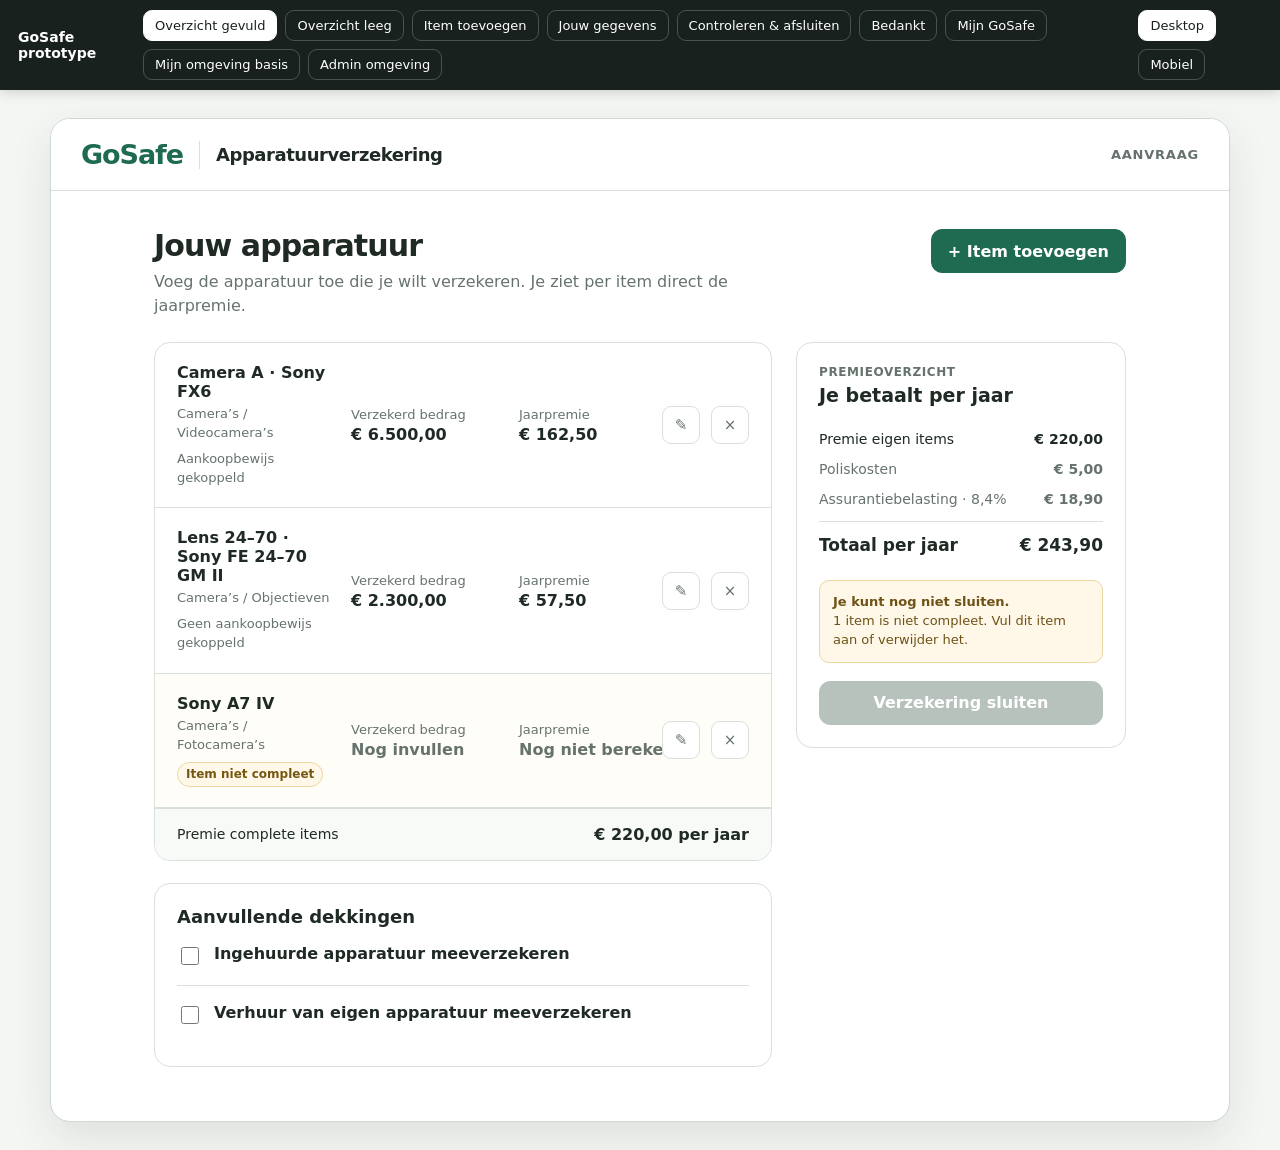
==== commit ee42166d: "Zet de mockup terug als backup; live aanvraagstraat hoort in de backend. Co-authored-by: Cursor <cur" ====
--- a/index.html
+++ b/index.html
@@ -10,7 +10,7 @@
 <div class="prototype-toolbar">
 <strong>GoSafe prototype</strong>
 <div class="toolbar-group">
-<button class="toolbar-btn active" data-screen="overview">Aanvraag</button><button class="toolbar-btn" data-screen="empty">Overzicht leeg</button>
+<button class="toolbar-btn active" data-screen="overview">Overzicht gevuld</button><button class="toolbar-btn" data-screen="empty">Overzicht leeg</button>
 <button class="toolbar-btn" data-screen="item">Item toevoegen</button>
 <button class="toolbar-btn" data-screen="customer">Jouw gegevens</button>
 <button class="toolbar-btn" data-screen="close">Controleren &amp; afsluiten</button>
@@ -30,29 +30,82 @@
 <div class="brand-wrap">
 <div class="brand">GoSafe</div>
 <div class="header-divider"></div>
-<select class="select product-select" id="productSelect" aria-label="Product">
-<option value="">Product laden…</option>
-</select>
+<div class="product-name">Apparatuurverzekering</div>
 </div>
 <div class="header-context">Aanvraag</div>
 </header>
 <main class="main">
-<div class="api-banner" id="apiBanner" hidden></div>
-<section class="screen" id="screen-overview">
+<section class="screen active" id="screen-overview">
 <div class="page-heading">
 <div>
-<h1 id="overviewHeading">Jouw apparatuur</h1>
-<p id="overviewIntro">Voeg items toe die je wilt verzekeren. Je ziet per item direct de jaarpremie uit de Product API.</p>
+<h1>Jouw apparatuur</h1>
+<p>Voeg de apparatuur toe die je wilt verzekeren. Je ziet per item direct de jaarpremie.</p>
 </div>
 <button class="btn btn-primary" id="goAdd">+ Item toevoegen</button>
 </div>
 <div class="overview-layout">
 <div class="overview-main">
 <div class="card items-card">
-<div id="applicationItemsList"></div>
+<div class="item-row">
+<div>
+<div class="item-title">Camera A · Sony FX6</div>
+<div class="item-meta">Camera’s / Videocamera’s</div>
+<div class="item-proof">Aankoopbewijs gekoppeld</div>
+</div>
+<div>
+<div class="item-meta">Verzekerd bedrag</div>
+<div class="money">€ 6.500,00</div>
+</div>
+<div>
+<div class="item-meta">Jaarpremie</div>
+<div class="money">€ 162,50</div>
+</div>
+<div class="actions">
+<button class="icon-btn" title="Bewerken">✎</button>
+<button class="icon-btn" title="Verwijderen">×</button>
+</div>
+</div>
+<div class="item-row">
+<div>
+<div class="item-title">Lens 24–70 · Sony FE 24–70 GM II</div>
+<div class="item-meta">Camera’s / Objectieven</div>
+<div class="item-proof">Geen aankoopbewijs gekoppeld</div>
+</div>
+<div>
+<div class="item-meta">Verzekerd bedrag</div>
+<div class="money">€ 2.300,00</div>
+</div>
+<div>
+<div class="item-meta">Jaarpremie</div>
+<div class="money">€ 57,50</div>
+</div>
+<div class="actions">
+<button class="icon-btn" title="Bewerken">✎</button>
+<button class="icon-btn" title="Verwijderen">×</button>
+</div>
+</div>
+<div class="item-row incomplete-row">
+<div>
+<div class="item-title">Sony A7 IV</div>
+<div class="item-meta">Camera’s / Fotocamera’s</div>
+<div class="status-chip">Item niet compleet</div>
+</div>
+<div>
+<div class="item-meta">Verzekerd bedrag</div>
+<div class="money">Nog invullen</div>
+</div>
+<div>
+<div class="item-meta">Jaarpremie</div>
+<div class="money">Nog niet berekend</div>
+</div>
+<div class="actions">
+<button class="icon-btn" title="Aanvullen">✎</button>
+<button class="icon-btn" title="Verwijderen">×</button>
+</div>
+</div>
 <div class="items-total">
 <span>Premie complete items</span>
-<strong id="itemsTotal">€ 0,00 per jaar</strong>
+<strong>€ 220,00 per jaar</strong>
 </div>
 </div>
 <div class="card addons">
@@ -89,27 +142,28 @@
 <div class="cart-kicker">Premieoverzicht</div>
 <h2>Je betaalt per jaar</h2>
 <div class="breakdown">
-<div class="breakdown-row"><span>Premie eigen items</span><strong id="ownItemsPremium">€ 0,00</strong></div>
-<div class="breakdown-row muted" id="inhuurRow" style="display:none"><span>Inhuur</span><strong id="inhuurPremium">+ € 0,00</strong></div>
-<div class="breakdown-row muted" id="verhuurRow" style="display:none"><span id="verhuurLabel">Verhuur</span><strong id="verhuurPremium">+ € 0,00</strong></div>
-<div class="breakdown-row muted"><span>Poliskosten</span><strong id="policyCosts">€ 0,00</strong></div>
-<div class="breakdown-row muted"><span id="taxLabel">Assurantiebelasting</span><strong id="taxPremium">€ 0,00</strong></div>
-<div class="breakdown-row total"><span>Totaal per jaar</span><span id="totalPremium">€ 0,00</span></div>
-</div>
-<div class="cart-status" id="cartStatus">
-<strong>Voeg minstens één compleet item toe.</strong>
-</div>
+<div class="breakdown-row"><span>Premie eigen items</span><strong>€ 220,00</strong></div>
+<div class="breakdown-row muted" id="inhuurRow" style="display:none"><span>Inhuur</span><strong id="inhuurPremium">+ € 150,00</strong></div>
+<div class="breakdown-row muted" id="verhuurRow" style="display:none"><span>Verhuur · 25%</span><strong id="verhuurPremium">+ € 55,00</strong></div>
+<div class="breakdown-row muted"><span>Poliskosten</span><strong id="policyCosts">€ 5,00</strong></div>
+<div class="breakdown-row muted"><span>Assurantiebelasting · 8,4%</span><strong id="taxPremium">€ 18,90</strong></div>
+<div class="breakdown-row total"><span>Totaal per jaar</span><span id="totalPremium">€ 243,90</span></div>
+</div>
+<div class="cart-status">
+<strong>Je kunt nog niet sluiten.</strong><br/>
+      1 item is niet compleet. Vul dit item aan of verwijder het.
+    </div>
 <div class="cart-actions">
 <button class="btn btn-primary" disabled="" id="closeButton">Verzekering sluiten</button>
 </div>
 </aside>
 </div>
 </section>
-<section class="screen active" id="screen-empty">
+<section class="screen" id="screen-empty">
 <div class="page-heading">
 <div>
-<h1 id="emptyHeading">Jouw apparatuur</h1>
-<p>Voeg je eerste item toe om je verzekering samen te stellen en de jaarpremie te berekenen.</p>
+<h1>Jouw apparatuur</h1>
+<p>Voeg de apparatuur toe die je wilt verzekeren. Je ziet per item direct de jaarpremie.</p>
 </div>
 </div>
 <div class="card empty-card">
@@ -123,15 +177,15 @@
 </section><section class="screen" id="screen-item">
 <div class="page-heading">
 <div>
-<h1 id="itemFormTitle">Item toevoegen</h1>
-<p id="itemFormIntro">Vul de gegevens in van één apparaat dat je wilt verzekeren.</p>
+<h1>Item toevoegen</h1>
+<p>Vul de gegevens in van één apparaat dat je wilt verzekeren.</p>
 </div>
 </div>
 <div class="card form-card">
 <div class="form-grid">
 <div class="field">
 <label class="field-label" for="mainCategory">Hoofdcategorie *</label>
-<select class="select" id="mainCategory"><option value="">Kies een hoofdcategorie</option></select>
+<select class="select" id="mainCategory"><option value="">Kies een hoofdcategorie</option><option value="camera">Camera’s</option><option value="lenses">Lenzen &amp; Optiek</option><option value="audio">Geluidsapparatuur</option><option value="lighting">Belichting</option><option value="support">Statieven &amp; Ondersteuning</option><option value="storage">Opslag &amp; Media</option><option value="computer">Computers &amp; Tablets</option><option value="drones">Drones</option><option value="accessories">Accessoires</option></select>
 </div>
 <div class="field">
 <label class="field-label" for="subCategory">Subcategorie *</label>
@@ -189,10 +243,9 @@
 </div>
 </div>
 <div class="receipt-actions">
-<button class="btn" id="uploadReceipt" type="button">Nieuw aankoopbewijs uploaden</button>
-<input accept=".pdf,.jpg,.jpeg,.png" hidden id="receiptFile" type="file"/>
-</div>
-<p class="field-error" id="itemFormError"></p>
+<button class="btn" type="button">Nieuw aankoopbewijs uploaden</button>
+
+</div>
 </div>
 <div class="form-actions">
 <button class="btn btn-quiet" id="cancelItem" type="button">Annuleren</button>
@@ -337,7 +390,20 @@
 <div><h2>Samenvatting van je verzekering</h2><p>Je apparatuur, aanvullende dekkingen en totale jaarprijs in één overzicht.</p></div>
 <button class="btn btn-link" id="editItemsFromClose" type="button">Wijzig apparatuur</button>
 </div>
-<div class="summary-items" id="closeItemsList"></div>
+<div class="summary-items">
+<div class="summary-item">
+<div class="summary-item-name"><strong>Camera A · Sony FX6</strong><small>Camera’s · Cinema camera</small></div>
+<div><div class="summary-mini-label">Verzekerd</div><div class="summary-mini-value">€ 6.500,00</div></div>
+<div><div class="summary-mini-label">Eigen risico</div><div class="summary-mini-value">€ 250,00</div></div>
+<div><div class="summary-mini-label">Premie p/j</div><div class="summary-mini-value">€ 162,50</div></div>
+</div>
+<div class="summary-item">
+<div class="summary-item-name"><strong>Lens 24–70 · Sony FE 24–70 GM II</strong><small>Lenzen &amp; Optiek · Zoomlens</small></div>
+<div><div class="summary-mini-label">Verzekerd</div><div class="summary-mini-value">€ 2.300,00</div></div>
+<div><div class="summary-mini-label">Eigen risico</div><div class="summary-mini-value">€ 250,00</div></div>
+<div><div class="summary-mini-label">Premie p/j</div><div class="summary-mini-value">€ 57,50</div></div>
+</div>
+</div>
 <div class="summary-bottom">
 <div class="summary-block">
 <h3>Aanvullende dekkingen</h3>
@@ -346,12 +412,12 @@
 <div class="summary-block">
 <h3>Kosten per jaar</h3>
 <div class="summary-costs">
-<div class="summary-cost-row"><span>Premie</span><strong id="closeOwnPremium">€ 0,00</strong></div>
+<div class="summary-cost-row"><span>Premie</span><strong>€ 220,00</strong></div>
 <div class="summary-cost-row" id="closeInhuurRow" style="display:none"><span>Inhuur</span><strong id="closeInhuurPremium">€ 0,00</strong></div>
-<div class="summary-cost-row" id="closeVerhuurRow" style="display:none"><span id="closeVerhuurLabel">Verhuur</span><strong id="closeVerhuurPremium">€ 0,00</strong></div>
-<div class="summary-cost-row"><span>Poliskosten</span><strong id="closePolicyCosts">€ 0,00</strong></div>
-<div class="summary-cost-row"><span id="closeTaxLabel">Assurantiebelasting</span><strong id="closeTax">€ 0,00</strong></div>
-<div class="summary-cost-row total"><span>Je betaalt</span><strong id="closeTotal">€ 0,00 per jaar</strong></div>
+<div class="summary-cost-row" id="closeVerhuurRow" style="display:none"><span>Verhuur · 25%</span><strong id="closeVerhuurPremium">€ 0,00</strong></div>
+<div class="summary-cost-row"><span>Poliskosten</span><strong>€ 5,00</strong></div>
+<div class="summary-cost-row"><span>Assurantiebelasting · 8,4%</span><strong id="closeTax">€ 18,90</strong></div>
+<div class="summary-cost-row total"><span>Je betaalt</span><strong id="closeTotal">€ 243,90 per jaar</strong></div>
 </div>
 <div class="summary-payline">Automatische incasso · jaarlijks</div>
 </div>
@@ -701,6 +767,5 @@
 </div>
 
 <script src="assets/customer.js"></script>
-<script src="assets/application.js"></script>
 </body>
 </html>
--- a/assets/prototype.css
+++ b/assets/prototype.css
@@ -81,29 +81,6 @@
   overflow:hidden;
   text-overflow:ellipsis;
 }
-.product-select{
-  min-width:220px;
-  max-width:280px;
-  min-height:40px;
-  font-size:14px;
-  font-weight:700;
-}
-.api-banner{
-  margin:0 0 18px;
-  padding:12px 14px;
-  border-radius:11px;
-  background:#fff7e8;
-  border:1px solid #ecd7a3;
-  color:#6e5317;
-  font-size:14px;
-}
-.api-banner.error{
-  background:#fdeeee;
-  border-color:#e7b6b6;
-  color:var(--danger);
-}
-#itemFormError{margin:12px 0 0;display:none}
-#itemFormError.visible{display:block}
 .header-badge{
   border:1px solid var(--line);
   border-radius:999px;
@@ -871,7 +848,10 @@
 /* Admin UX v8 - operationeel, compact en consistent */
 .admin-sidebar{gap:15px;padding-top:16px}.admin-nav-label{padding-bottom:4px}.admin-nav{justify-content:flex-start;gap:9px;padding:8px 9px}.admin-nav:before{display:grid;place-items:center;width:18px;height:18px;flex:0 0 18px;color:#9fb0a8;font-family:Arial,sans-serif;font-size:13px;font-weight:800;line-height:1}.admin-nav.active:before{color:var(--brand)}.admin-nav-badge{margin-left:auto}
 .admin-nav[data-admin-target="overview"]:before{content:'▦'}.admin-nav[data-admin-target="workqueue"]:before{content:'✓'}.admin-nav[data-admin-target="applications"]:before{content:'+'}.admin-nav[data-admin-target="policies"]:before{content:'▤'}.admin-nav[data-admin-target="renewals"]:before{content:'↻'}.admin-nav[data-admin-target="processes"]:before{content:'◉'}.admin-nav[data-admin-target="activities"]:before{content:'≡'}.admin-nav[data-admin-target="relations"]:before{content:'●'}.admin-nav[data-admin-target="finance"]:before{content:'€'}.admin-nav[data-admin-target="reports"]:before{content:'↗'}.admin-nav[data-admin-target="products"]:before{content:'◇'}.admin-nav[data-admin-target="users"]:before{content:'♙'}
-
-/* Gebruikers en rechten */
-.admin-permission-separation{display:flex;gap:14px;align-items:flex-start;margin:0 0 18px;padding:14px 16px;border:1px solid #d8e1ed;border-left:4px solid #315f8d;border-radius:8px;background:#f7f9fc;color:#23374d}.admin-permission-separation strong{white-space:nowrap}.admin-permission-separation span{color:#607086;line-height:1.45}.admin-users-table .admin-user-row{cursor:pointer}.admin-users-table .admin-user-row:hover td,.admin-users-table .admin-user-row.active td{background:#f1f6fb}.admin-user-layout{display:grid;grid-template-columns:minmax(320px,.8fr) minmax(620px,1.5fr);gap:18px;margin-top:18px}.admin-user-form-grid{display:grid;grid-template-columns:1fr 1fr;gap:14px}.admin-user-form-grid label{display:grid;gap:6px}.admin-user-form-grid label>span{font-size:12px;font-weight:700;color:#526478}.admin-permission-summary{display:grid;gap:8px;margin:18px 0;padding:14px;border-radius:8px;background:#f7f8fa}.admin-permission-summary-row{display:flex;justify-content:space-between;gap:14px;padding-bottom:8px;border-bottom:1px solid #e2e6eb}.admin-permission-summary-row:last-child{padding-bottom:0;border-bottom:0}.admin-permission-summary-row span{color:#607086}.admin-permission-summary-note{margin-top:4px;color:#8a4d14;font-size:12px}.admin-permission-matrix th:not(:first-child),.admin-permission-matrix td:not(:first-child){text-align:center}.admin-user-editor{margin-top:18px}.admin-user-editor[hidden]{display:none}@media(max-width:1050px){.admin-user-layout{grid-template-columns:1fr}.admin-permission-separation{display:block}.admin-permission-separation strong{display:block;margin-bottom:6px}}@media(max-width:700px){.admin-user-form-grid{grid-template-columns:1fr}}
-.admin-nav[data-admin-target="content"]:before{content:'Aa'}.admin-content-tabs{display:flex;gap:4px;width:max-content;margin-bottom:14px;padding:4px;border:1px solid var(--line);border-radius:9px;background:#f7f9f8}.admin-content-tabs button{border:0;border-radius:6px;padding:8px 15px;background:transparent;color:var(--muted);font-size:10px;font-weight:850}.admin-content-tabs button.active{background:#fff;color:var(--brand);box-shadow:0 1px 4px rgba(26,53,39,.12)}.admin-dossier-communication-layout{display:grid;grid-template-columns:minmax(620px,1fr) 350px;gap:16px;align-items:start}.admin-dossier-communication-layout tr{cursor:pointer}.admin-mail-preview{padding:15px}.admin-mail-preview h3{margin:0 0 5px+.admin-nav[data-admin-target="content"]:before{content:'Aa'}.admin-content-tabs{display:flex;gap:4px;width:max-content;margin-bottom:14px;padding:4px;border:1px solid var(--line);border-radius:9px;background:#f7f9f8}.admin-content-tabs button{border:0;border-radius:6px;padding:8px 15px;background:transparent;color:var(--muted);font-size:10px;font-weight:850}.admin-content-tabs button.active{background:#fff;color:var(--brand);box-shadow:0 1px 4px rgba(26,53,39,.12)}.admin-dossier-communication-layout{display:grid;grid-template-columns:minmax(620px,1fr) 350px;gap:16px;align-items:start}.admin-dossier-communication-layout tr{cursor:pointer}.admin-mail-preview{padding:15px}.admin-mail-preview h3{margin:0 0 5px;font-size:12px}.admin-mail-preview .meta{margin-bottom:14px;color:var(--muted);font-size:8px}.admin-mail-preview .body{padding:14px;border:1px solid var(--line);border-radius:7px;background:#fff;font-size:9px;line-height:1.6}.admin-language-list{display:flex;gap:4px}.admin-language-list span{padding:3px 6px;border-radius:5px;background:#edf2ef;color:#315847;font-size:7px;font-weight:850}@media(max-width:1100px){.admin-dossier-communication-layout{grid-template-columns:1fr}}
+.admin-content-filterbar{width:100%;margin-bottom:14px}.admin-email-detail-head{display:flex;align-items:flex-start;justify-content:space-between;gap:20px;margin-bottom:16px}.admin-email-detail-head h1{margin:2px 0 0;font-size:23px}.admin-email-detail-head p{margin:5px 0 0;color:var(--muted);font-size:9px}.admin-email-detail-layout{display:grid;grid-template-columns:minmax(620px,1fr) 300px;gap:18px;align-items:start}.admin-email-canvas{overflow:hidden;border:1px solid var(--line);border-radius:10px;background:#eef2f0;box-shadow:0 10px 28px rgba(28,52,40,.08)}.admin-email-envelope{display:grid;grid-template-columns:1fr 1fr;padding:13px 16px;border-bottom:1px solid var(--line);background:#fff}.admin-email-envelope>div:last-child{grid-column:1/-1;margin-top:10px;padding-top:10px;border-top:1px solid #edf0ee}.admin-email-envelope span,.admin-email-envelope strong{display:block}.admin-email-envelope span{margin-bottom:3px;color:var(--muted);font-size:7px;text-transform:uppercase}.admin-email-envelope strong{font-size:9px}.admin-email-document{max-width:680px;margin:26px auto;padding:0;background:#fff;box-shadow:0 4px 18px rgba(30,50,40,.12)}.admin-email-logo{padding:24px 34px;background:var(--brand);color:#fff;font-size:24px;font-weight:950}.admin-email-body{min-height:300px;padding:36px 42px;color:#27352e;font-size:11px;line-height:1.75}.admin-email-footer{padding:18px 34px;background:#f4f7f5;color:var(--muted);font-size:8px;text-align:center}.admin-email-attachments{display:flex;flex-direction:column;gap:8px}.admin-attachment-link{display:grid;grid-template-columns:34px 1fr auto;align-items:center;gap:9px;width:100%;padding:9px;border:1px solid var(--line);border-radius:7px;background:#fff;text-align:left;cursor:pointer}.admin-attachment-link>span{display:grid;place-items:center;height:30px;border-radius:5px;background:#f9e8e6;color:#9b322b;font-size:7px;font-weight:950}.admin-attachment-link strong{overflow-wrap:anywhere;font-size:8px}.admin-attachment-link small{color:var(--brand);font-size:7px;font-weight:850}@media(max-width:1000px){.admin-email-detail-layout{grid-template-columns:1fr}}@media(max-width:650px){.admin-email-envelope{grid-template-columns:1fr}.admin-email-envelope>div{margin-top:8px}.admin-email-body{padding:25px}.admin-email-document{margin:14px}}
+.admin-main{padding-top:24px}.admin-page-head{align-items:center;margin-bottom:16px}.admin-page-head h1{font-size:23px}.admin-card-head{align-items:center;padding:13px 15px}.admin-card-body{padding:14px 15px}.admin-card{margin-bottom:14px}
+.admin-status-strip{display:flex;align-items:stretch;width:max-content;max-width:100%;margin:0 0 14px;border:1px solid var(--line);border-radius:9px;background:#fff;overflow:hidden}.admin-status-strip button{appearance:none;display:flex;align-items:baseline;gap:7px;min-width:150px;padding:10px 14px;border:0;border-right:1px solid var(--line);background:#fff;color:var(--text);font:inherit;text-align:left;cursor:pointer}.admin-status-strip button:last-child{border-right:0}.admin-status-strip button:hover,.admin-status-strip button.active{background:#f2f8f5}.admin-status-strip button.active{box-shadow:inset 0 -2px var(--brand)}.admin-status-strip strong{font-size:17px}.admin-status-strip span{color:var(--muted);font-size:9px;font-weight:800}
+.admin-report{display:flex;min-height:84px;flex-direction:column;justify-content:space-between;padding:15px}.admin-report h3{margin-bottom:16px}.product-choice-screen{padding:22px}.product-choice-card{padding:16px}.product-choice-card strong{margin-bottom:0}.product-choice-card em{margin-top:12px}
+@media(max-width:800px){.admin-status-strip{width:100%}.admin-status-strip button{min-width:0;flex:1}}
+@media(max-width:560px){.admin-status-strip{align-items:stretch;flex-direction:column}.admin-status-strip button{border-right:0;border-bottom:1px solid var(--line)}.admin-status-strip button:last-child{border-bottom:0}}
